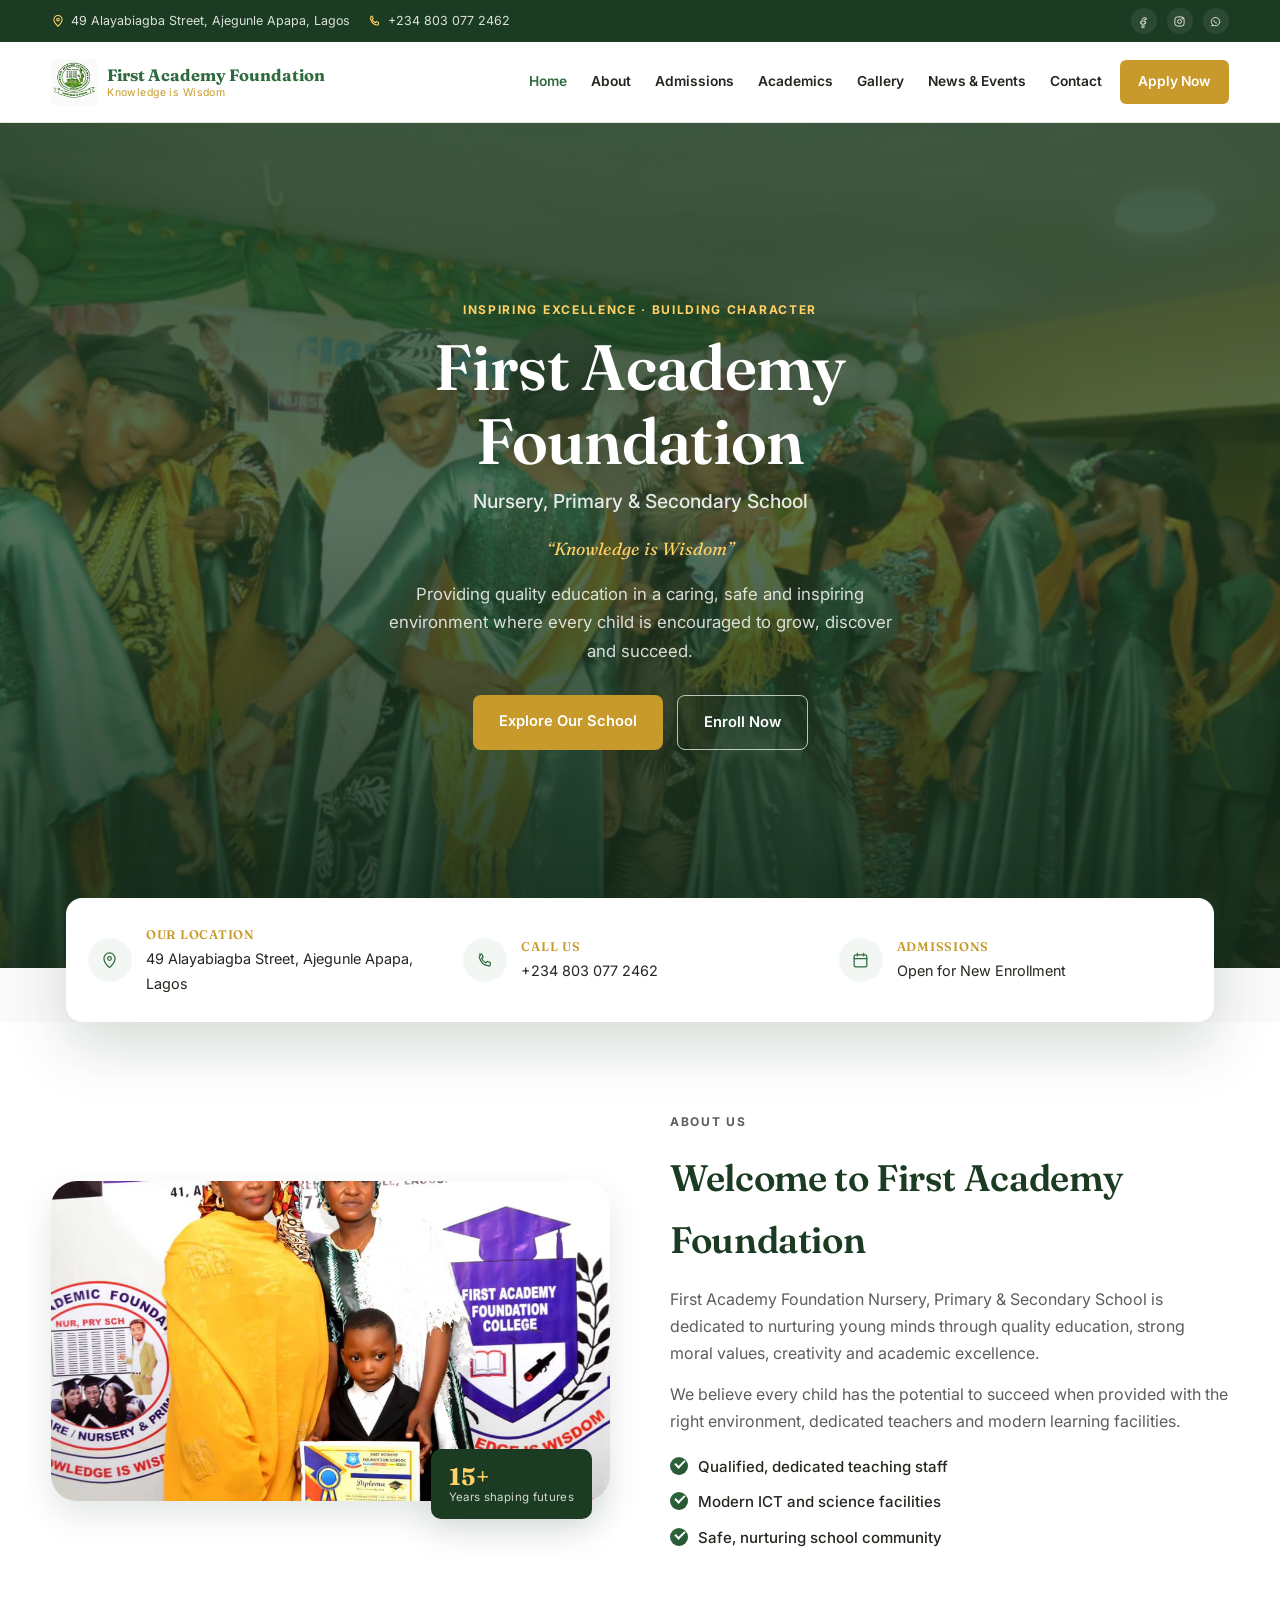
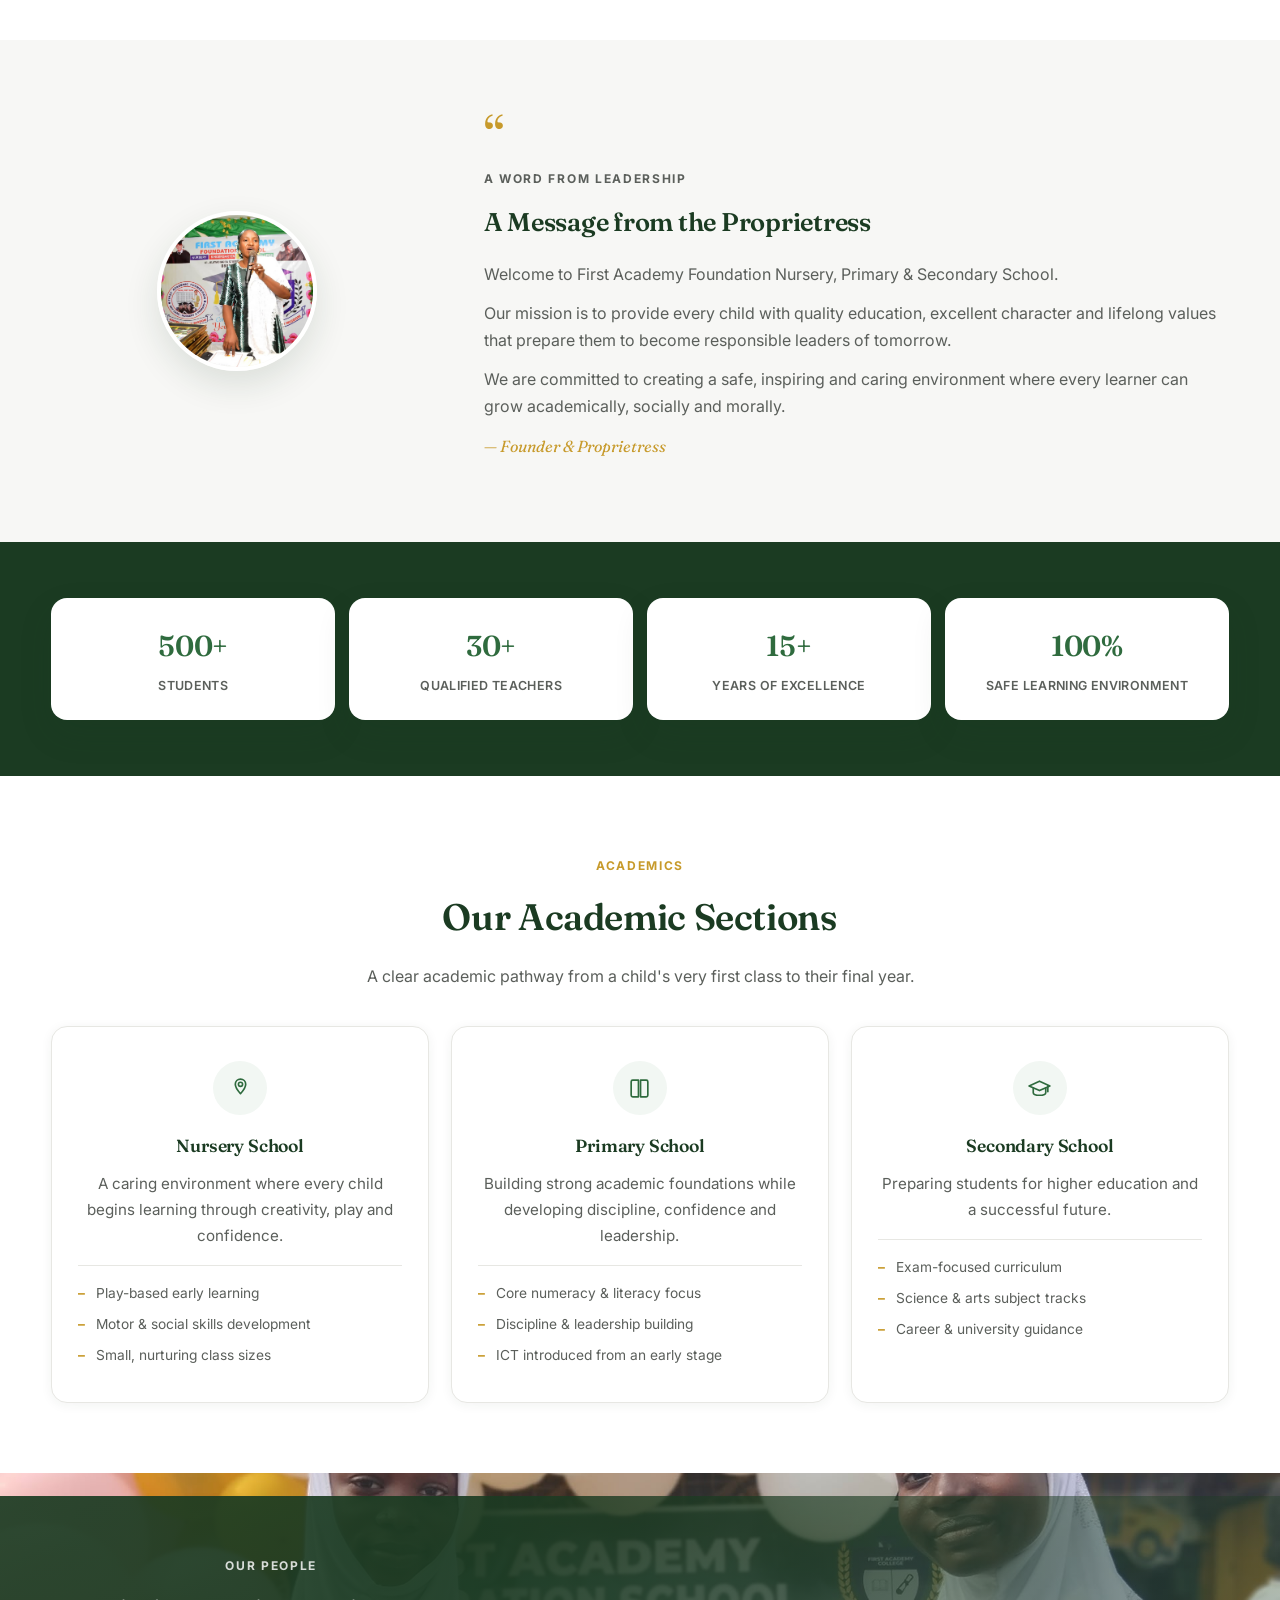
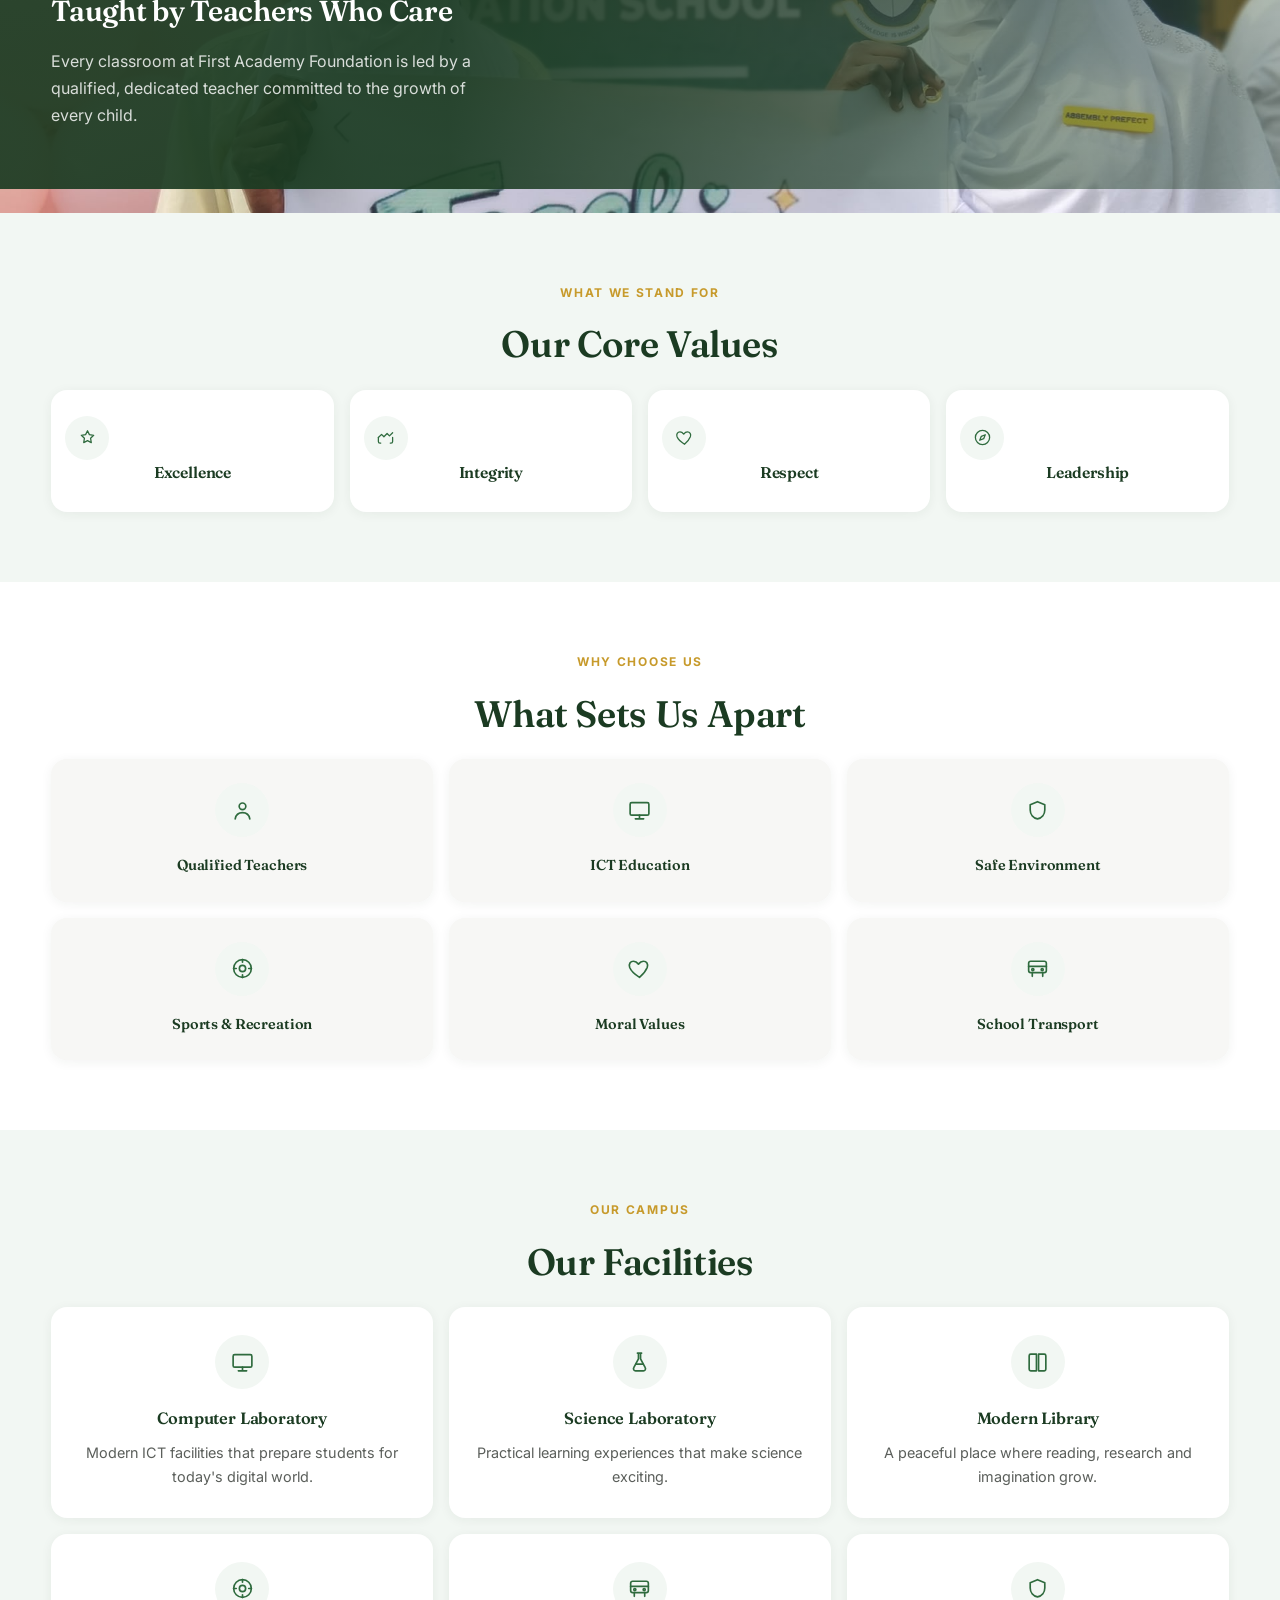
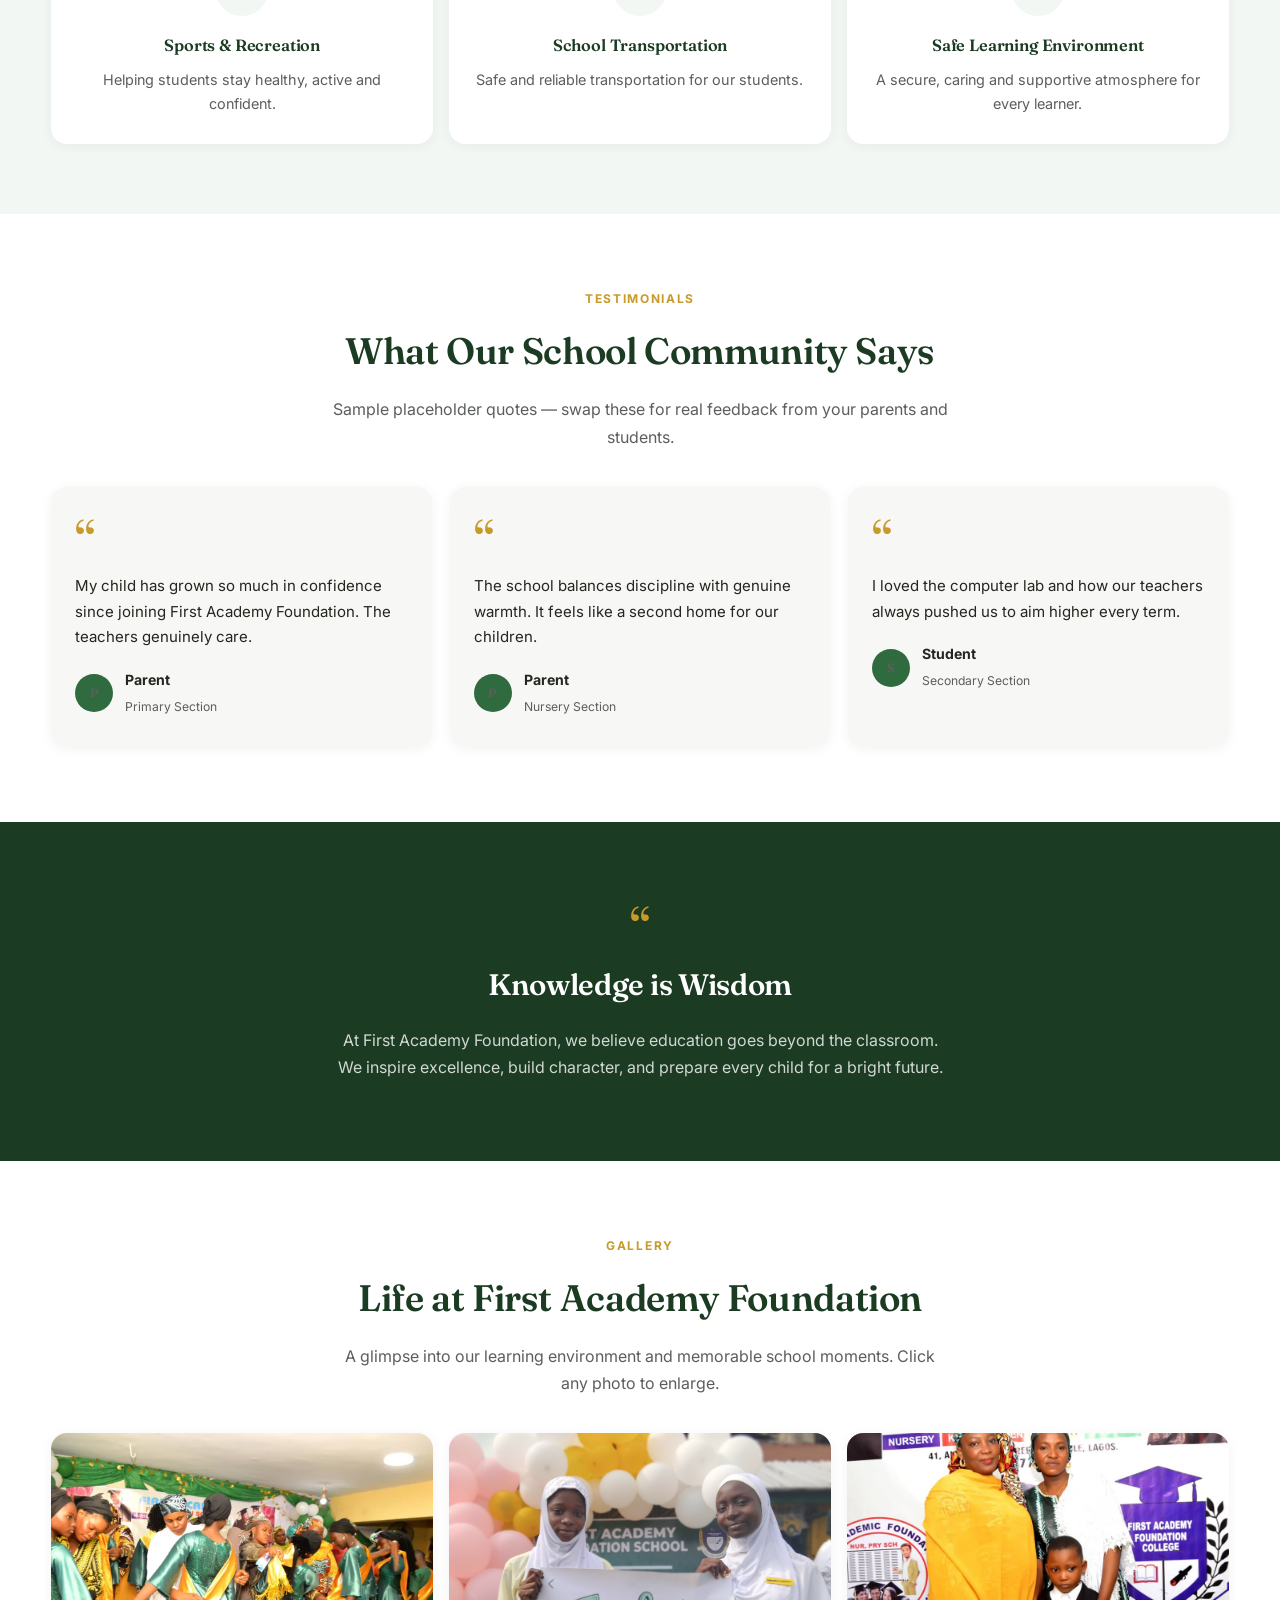
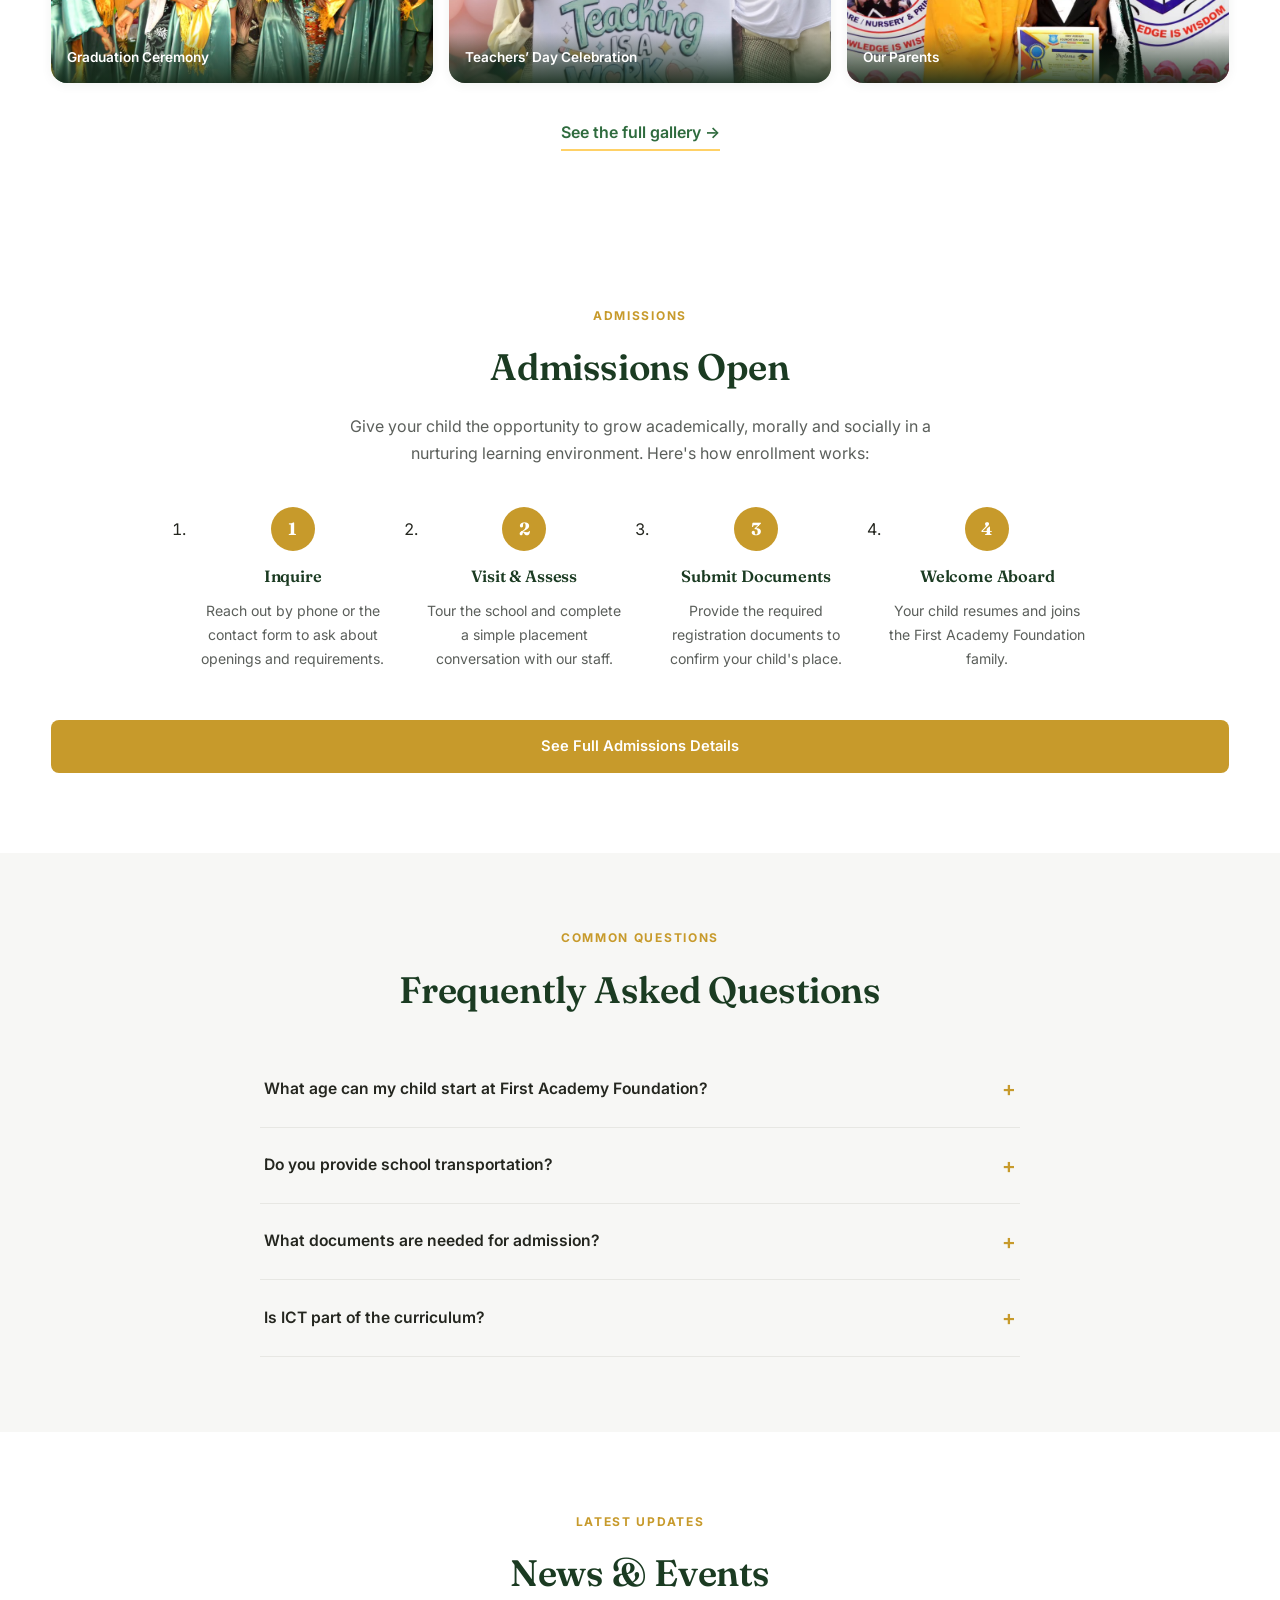
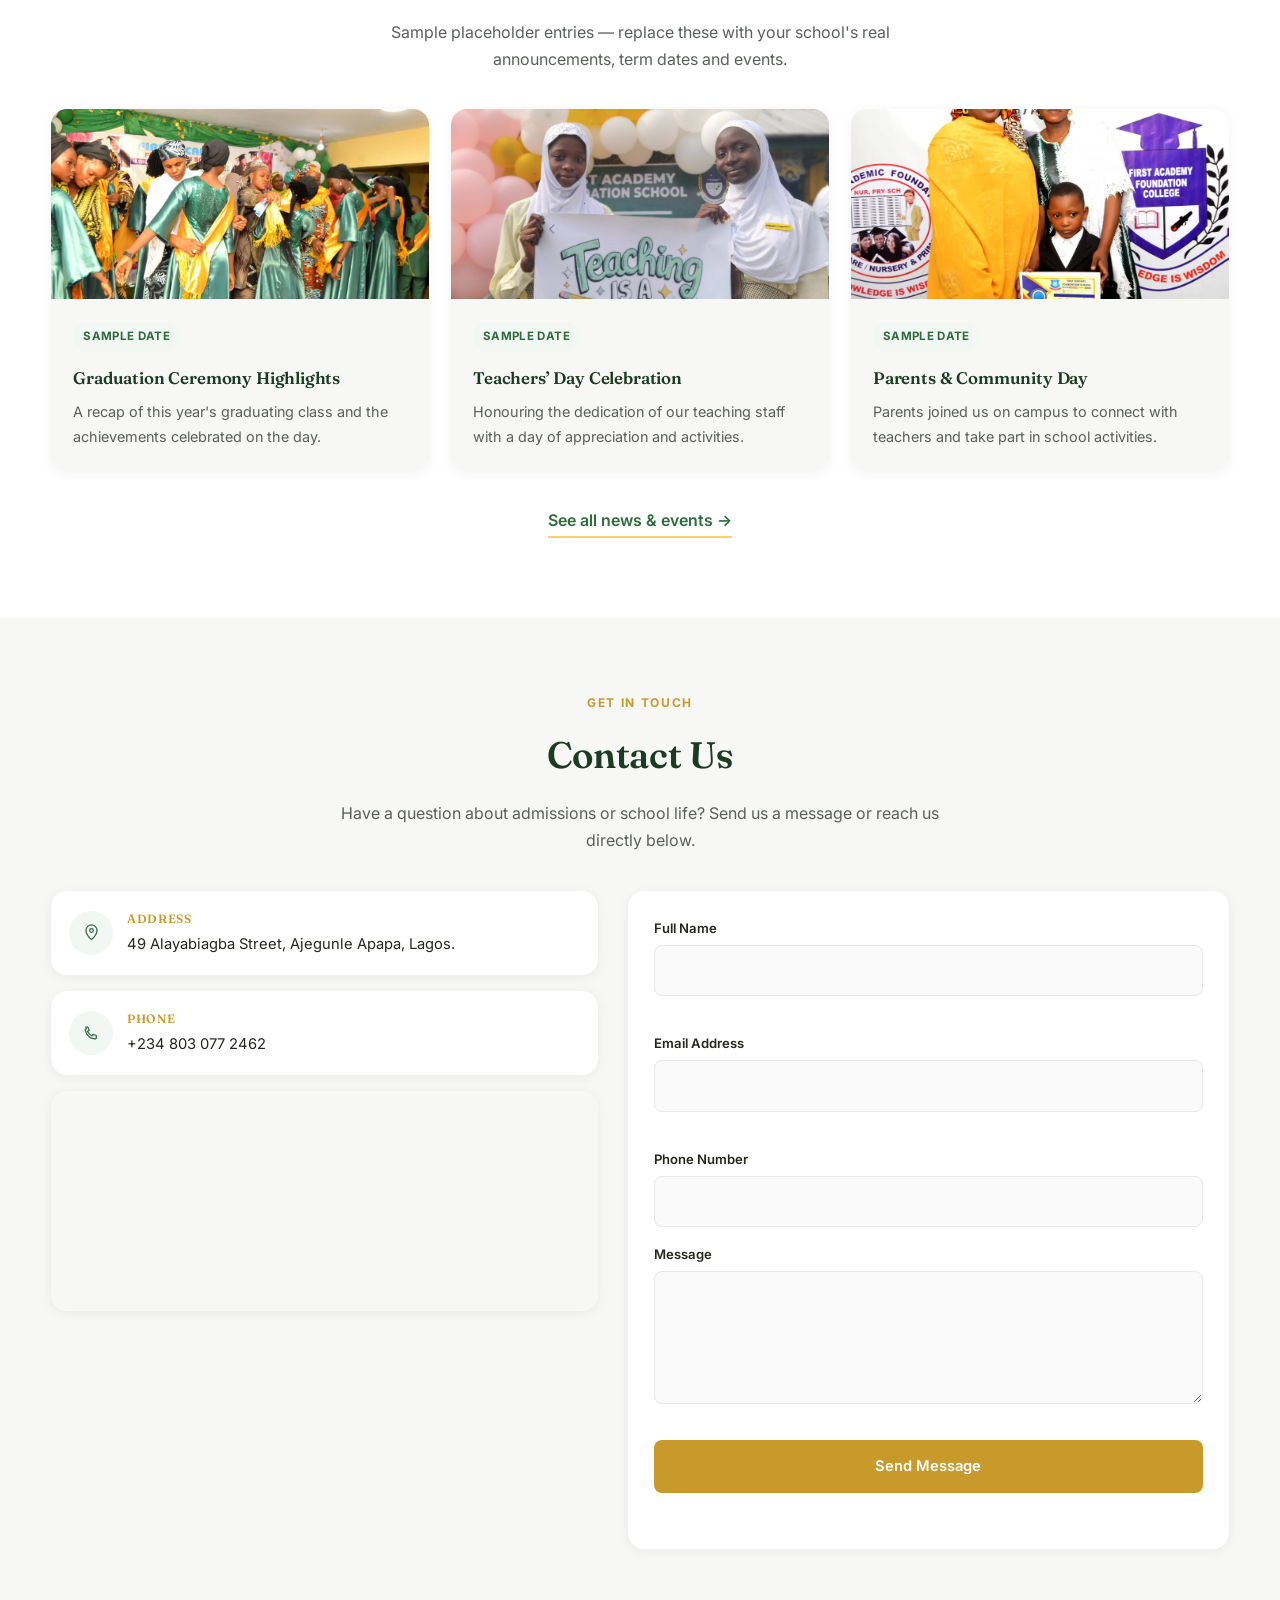
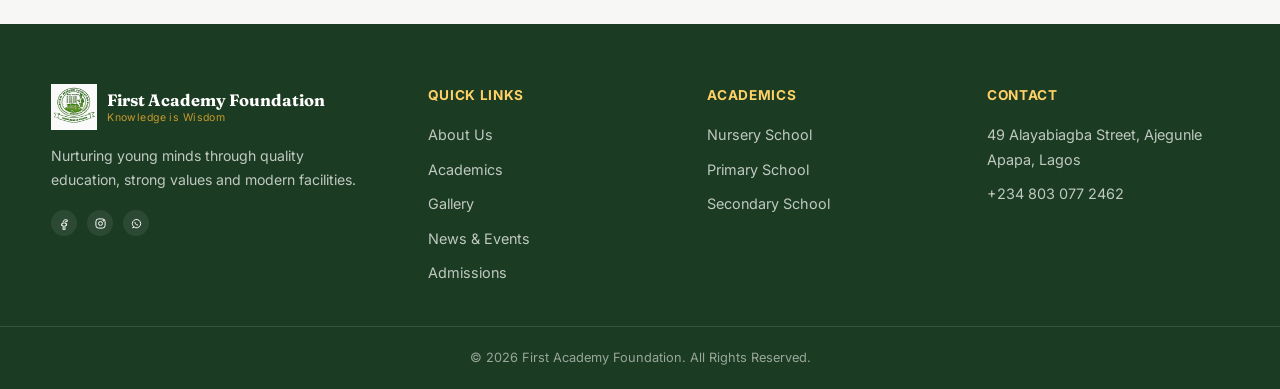
==== index.html @ f04258e4 "Revise index.html with new sections and links Updated social media links and added new sections for " ====
<!DOCTYPE html>
<html lang="en">

<head>
  <meta charset="UTF-8">
  <meta name="viewport" content="width=device-width, initial-scale=1.0">
  <title>First Academy Foundation | Nursery, Primary & Secondary School, Lagos</title>
  <meta name="description" content="First Academy Foundation Nursery, Primary & Secondary School in Ajegunle Apapa, Lagos — quality education, strong values and modern facilities for every child.">

  <link rel="icon" type="image/png" href="images/logo.png">
  <link rel="apple-touch-icon" href="images/logo.png">

  <meta property="og:title" content="First Academy Foundation | Nursery, Primary & Secondary School, Lagos">
  <meta property="og:description" content="First Academy Foundation Nursery, Primary & Secondary School in Ajegunle Apapa, Lagos — quality education, strong values and modern facilities for every child.">
  <meta property="og:image" content="images/logo.png">
  <meta property="og:type" content="website">

  <link rel="preconnect" href="https://fonts.googleapis.com">
  <link rel="preconnect" href="https://fonts.gstatic.com" crossorigin>
  <link href="https://fonts.googleapis.com/css2?family=Fraunces:opsz,wght@9..144,500;9..144,600;9..144,700&family=Inter:wght@400;500;600;700;800&display=swap" rel="stylesheet">

  <link rel="stylesheet" href="styles.css">
</head>

<body>

  <a class="skip-link" href="#main">Skip to content</a>

  <div class="topbar">
    <div class="container topbar-inner">
      <ul class="topbar-info">
        <li>
          <svg viewBox="0 0 24 24" fill="none" stroke="currentColor" stroke-width="1.8" stroke-linecap="round" stroke-linejoin="round"><path d="M12 21s-7-6.3-7-11.5A7 7 0 0 1 19 9.5C19 14.7 12 21 12 21z"/><circle cx="12" cy="9.5" r="2.3"/></svg>
          <span>49 Alayabiagba Street, Ajegunle Apapa, Lagos</span>
        </li>
        <li>
          <svg viewBox="0 0 24 24" fill="none" stroke="currentColor" stroke-width="1.8" stroke-linecap="round" stroke-linejoin="round"><path d="M4.5 4h3l1.5 4-2 1.5a12 12 0 0 0 5.5 5.5l1.5-2 4 1.5v3c0 1-.9 1.6-1.8 1.4C9.8 18.3 5.7 14.2 4.1 7.8 3.9 6.9 4.5 6 5.5 6"/></svg>
          <a href="tel:+2348030772462">+234 803 077 2462</a>
        </li>
      </ul>
      <ul class="topbar-social" aria-label="Social media">
        <li><a href="#" aria-label="Facebook"><svg viewBox="0 0 24 24" fill="none" stroke="currentColor" stroke-width="1.8"><path d="M15 8.5h2V5.3c-.4-.1-1.6-.2-2.9-.2-2.9 0-4.6 1.7-4.6 4.8v2.4H6.8V16h2.7v8h3.3v-8h2.8l.4-3.7h-3.2V10c0-1 .3-1.5 1.2-1.5z"/></svg></a></li>
        <li><a href="#" aria-label="Instagram"><svg viewBox="0 0 24 24" fill="none" stroke="currentColor" stroke-width="1.8"><rect x="3.5" y="3.5" width="17" height="17" rx="5"/><circle cx="12" cy="12" r="3.6"/><circle cx="17.2" cy="6.8" r="1"/></svg></a></li>
        <li><a href="https://wa.me/2348030772462" aria-label="WhatsApp" target="_blank" rel="noopener"><svg viewBox="0 0 24 24" fill="none" stroke="currentColor" stroke-width="1.8"><path d="M6.5 17.5 5 20l2.6-1.4A7.7 7.7 0 1 0 4.3 12a7.6 7.6 0 0 0 1.1 4z"/><path d="M9.2 10c0 2.8 2 4.8 4.8 4.8" stroke-linecap="round"/></svg></a></li>
      </ul>
    </div>
  </div>

  <header id="site-header">
    <nav class="container">
      <a href="index.html" class="logo">
        <img src="images/logo.png" alt="First Academy Foundation logo">
        <span class="logo-text">
          <strong>First Academy Foundation</strong>
          <em>Knowledge is Wisdom</em>
        </span>
      </a>

      <button class="menu-toggle" id="menu-toggle" aria-label="Open menu" aria-expanded="false" aria-controls="nav-links">
        <span></span><span></span><span></span>
      </button>

      <div class="nav-overlay" id="nav-overlay"></div>

      <ul class="nav-links" id="nav-links">
        <li class="close-mobile-nav">
          <button id="close-menu" aria-label="Close menu">&times;</button>
        </li>
        <li><a href="index.html" class="nav-link is-active"><span class="nav-icon">🏠</span>Home</a></li>
        <li><a href="about.html" class="nav-link"><span class="nav-icon">📖</span>About</a></li>
        <li><a href="admissions.html" class="nav-link"><span class="nav-icon">🎓</span>Admissions</a></li>
        <li class="has-dropdown">
          <a href="academics.html" class="nav-link"><span class="nav-icon">📚</span>Academics</a>
          <ul class="dropdown">
            <li><a href="academics.html#nursery">Nursery School</a></li>
            <li><a href="academics.html#primary">Primary School</a></li>
            <li><a href="academics.html#secondary">Secondary School</a></li>
          </ul>
        </li>
        <li><a href="gallery.html" class="nav-link"><span class="nav-icon">🖼️</span>Gallery</a></li>
        <li><a href="news.html" class="nav-link"><span class="nav-icon">📰</span>News & Events</a></li>
        <li><a href="contact.html" class="nav-link"><span class="nav-icon">📞</span>Contact</a></li>
        <li><a href="contact.html" class="nav-cta">Apply Now</a></li>
      </ul>
    </nav>
  </header>

  <main id="main">

    <section class="hero" id="home">
      <div class="hero-content">
        <p class="eyebrow eyebrow-light">Inspiring Excellence &middot; Building Character</p>
        <h1>First Academy Foundation</h1>
        <p class="hero-sub">Nursery, Primary &amp; Secondary School</p>
        <p class="motto">&ldquo;Knowledge is Wisdom&rdquo;</p>
        <p class="hero-text">
          Providing quality education in a caring, safe and inspiring
          environment where every child is encouraged to grow, discover
          and succeed.
        </p>
        <div class="hero-buttons">
          <a href="about.html" class="btn">Explore Our School</a>
          <a href="admissions.html" class="btn-outline">Enroll Now</a>
        </div>
      </div>
      <a href="#about-teaser" class="scroll-cue" aria-label="Scroll to content">
        <svg viewBox="0 0 24 24" fill="none" stroke="currentColor" stroke-width="1.8" stroke-linecap="round" stroke-linejoin="round"><path d="M12 4v15M6 13l6 6 6-6"/></svg>
      </a>
    </section>

    <div class="info-strip">
      <div class="container info-strip-grid">
        <div class="info-strip-item">
          <span class="icon-badge icon-badge-sm" aria-hidden="true"><svg viewBox="0 0 24 24" fill="none" stroke="currentColor" stroke-width="1.6" stroke-linecap="round" stroke-linejoin="round"><path d="M12 21s-7-6.3-7-11.5A7 7 0 0 1 19 9.5C19 14.7 12 21 12 21z"/><circle cx="12" cy="9.5" r="2.3"/></svg></span>
          <div><h3>Our Location</h3><p>49 Alayabiagba Street, Ajegunle Apapa, Lagos</p></div>
        </div>
        <div class="info-strip-item">
          <span class="icon-badge icon-badge-sm" aria-hidden="true"><svg viewBox="0 0 24 24" fill="none" stroke="currentColor" stroke-width="1.6" stroke-linecap="round" stroke-linejoin="round"><path d="M4.5 4h3l1.5 4-2 1.5a12 12 0 0 0 5.5 5.5l1.5-2 4 1.5v3c0 1-.9 1.6-1.8 1.4C9.8 18.3 5.7 14.2 4.1 7.8 3.9 6.9 4.5 6 5.5 6"/></svg></span>
          <div><h3>Call Us</h3><p><a href="tel:+2348030772462">+234 803 077 2462</a></p></div>
        </div>
        <div class="info-strip-item">
          <span class="icon-badge icon-badge-sm" aria-hidden="true"><svg viewBox="0 0 24 24" fill="none" stroke="currentColor" stroke-width="1.6" stroke-linecap="round" stroke-linejoin="round"><rect x="4" y="5" width="16" height="15" rx="2"/><path d="M4 9.5h16M8 3v3M16 3v3"/></svg></span>
          <div><h3>Admissions</h3><p>Open for New Enrollment</p></div>
        </div>
      </div>
    </div>

    <section class="about" id="about">
      <div class="container about-grid">
        <div class="about-image">
          <img src="images/parents.jpg" alt="Parents and community at First Academy Foundation">
          <div class="about-image-tag"><strong>15+</strong><span>Years shaping futures</span></div>
        </div>
        <div class="about-copy">
          <p class="eyebrow">About Us</p>
          <h2>Welcome to First Academy Foundation</h2>
          <p>First Academy Foundation Nursery, Primary &amp; Secondary School is dedicated to nurturing young minds through quality education, strong moral values, creativity and academic excellence.</p>
          <p>We believe every child has the potential to succeed when provided with the right environment, dedicated teachers and modern learning facilities.</p>
          <ul class="about-checklist">
            <li>Qualified, dedicated teaching staff</li>
            <li>Modern ICT and science facilities</li>
            <li>Safe, nurturing school community</li>
          </ul>
        </div>
      </div>
    </section>

    <section class="proprietress">
      <div class="container message-container">
        <div class="message-image">
          <img src="images/proprietress.jpg" alt="Proprietress of First Academy Foundation">
        </div>
        <div class="message-text">
          <span class="quote-mark" aria-hidden="true">&ldquo;</span>
          <p class="eyebrow">A Word From Leadership</p>
          <h2>A Message from the Proprietress</h2>
          <p>Welcome to First Academy Foundation Nursery, Primary &amp; Secondary School.</p>
          <p>Our mission is to provide every child with quality education, excellent character and lifelong values that prepare them to become responsible leaders of tomorrow.</p>
          <p>We are committed to creating a safe, inspiring and caring environment where every learner can grow academically, socially and morally.</p>
          <p class="signature">— Founder &amp; Proprietress</p>
        </div>
      </div>
    </section>

    <section class="statistics">
      <div class="container stats-container">
        <div class="stat-card"><h2><span class="counter" data-target="500">0</span>+</h2><p>Students</p></div>
        <div class="stat-card"><h2><span class="counter" data-target="30">0</span>+</h2><p>Qualified Teachers</p></div>
        <div class="stat-card"><h2><span class="counter" data-target="15">0</span>+</h2><p>Years of Excellence</p></div>
        <div class="stat-card"><h2><span class="counter" data-target="100">0</span>%</h2><p>Safe Learning Environment</p></div>
      </div>
    </section>

    <section class="academics" id="academics">
      <div class="container">
        <p class="eyebrow">Academics</p>
        <h2>Our Academic Sections</h2>
        <p class="section-text">A clear academic pathway from a child's very first class to their final year.</p>
        <div class="academic-grid">
          <article class="card" id="nursery">
            <span class="icon-badge" aria-hidden="true"><svg viewBox="0 0 24 24" fill="none" stroke="currentColor" stroke-width="1.6" stroke-linecap="round" stroke-linejoin="round"><path d="M12 3c-2.8 0-5 2.2-5 5 0 3 2.2 6 5 9 2.8-3 5-6 5-9 0-2.8-2.2-5-5-5z"/><circle cx="12" cy="8" r="2"/></svg></span>
            <h3>Nursery School</h3>
            <p>A caring environment where every child begins learning through creativity, play and confidence.</p>
            <ul class="card-list">
              <li>Play-based early learning</li>
              <li>Motor &amp; social skills development</li>
              <li>Small, nurturing class sizes</li>
            </ul>
          </article>
          <article class="card" id="primary">
            <span class="icon-badge" aria-hidden="true"><svg viewBox="0 0 24 24" fill="none" stroke="currentColor" stroke-width="1.6" stroke-linecap="round" stroke-linejoin="round"><path d="M4 5.5C4 4.7 4.7 4 5.5 4H11v16H5.5A1.5 1.5 0 0 1 4 18.5v-13z"/><path d="M20 5.5c0-.8-.7-1.5-1.5-1.5H13v16h5.5a1.5 1.5 0 0 0 1.5-1.5v-13z"/></svg></span>
            <h3>Primary School</h3>
            <p>Building strong academic foundations while developing discipline, confidence and leadership.</p>
            <ul class="card-list">
              <li>Core numeracy &amp; literacy focus</li>
              <li>Discipline &amp; leadership building</li>
              <li>ICT introduced from an early stage</li>
            </ul>
          </article>
          <article class="card" id="secondary">
            <span class="icon-badge" aria-hidden="true"><svg viewBox="0 0 24 24" fill="none" stroke="currentColor" stroke-width="1.6" stroke-linecap="round" stroke-linejoin="round"><path d="M2 9.5 12 5l10 4.5-10 4.5L2 9.5z"/><path d="M6 11.7v4.3c0 1.4 2.7 2.5 6 2.5s6-1.1 6-2.5v-4.3"/><path d="M20 9.5V15"/></svg></span>
            <h3>Secondary School</h3>
            <p>Preparing students for higher education and a successful future.</p>
            <ul class="card-list">
              <li>Exam-focused curriculum</li>
              <li>Science &amp; arts subject tracks</li>
              <li>Career &amp; university guidance</li>
            </ul>
          </article>
        </div>
      </div>
    </section>

    <section class="teacher-banner">
      <img src="images/teachers-day.jpg" alt="Teachers of First Academy Foundation celebrating Teachers' Day">
      <div class="teacher-banner-overlay">
        <div class="container">
          <p class="eyebrow eyebrow-light">Our People</p>
          <h2>Taught by Teachers Who Care</h2>
          <p>Every classroom at First Academy Foundation is led by a qualified, dedicated teacher committed to the growth of every child.</p>
        </div>
      </div>
    </section>

    <section class="values">
      <div class="container">
        <p class="eyebrow">What We Stand For</p>
        <h2>Our Core Values</h2>
        <div class="values-grid">
          <div class="value-card"><span class="icon-badge icon-badge-sm" aria-hidden="true"><svg viewBox="0 0 24 24" fill="none" stroke="currentColor" stroke-width="1.6" stroke-linecap="round" stroke-linejoin="round"><path d="M12 3.5l2.4 4.9 5.4.8-3.9 3.8.9 5.4L12 15.9l-4.8 2.5.9-5.4-3.9-3.8 5.4-.8L12 3.5z"/></svg></span><h3>Excellence</h3></div>
          <div class="value-card"><span class="icon-badge icon-badge-sm" aria-hidden="true"><svg viewBox="0 0 24 24" fill="none" stroke="currentColor" stroke-width="1.6" stroke-linecap="round" stroke-linejoin="round"><path d="M3 12l4-4 3 3 4-4 3 3 4-4"/><path d="M3 12v5a2 2 0 0 0 2 2h1M21 12v5a2 2 0 0 1-2 2h-1"/></svg></span><h3>Integrity</h3></div>
          <div class="value-card"><span class="icon-badge icon-badge-sm" aria-hidden="true"><svg viewBox="0 0 24 24" fill="none" stroke="currentColor" stroke-width="1.6" stroke-linecap="round" stroke-linejoin="round"><path d="M12 20.5s-7.5-4.6-9.4-9.4C1.4 7.7 3.2 5 6.3 5c1.9 0 3.3 1 4.7 2.8C12.4 6 13.8 5 15.7 5c3.1 0 4.9 2.7 3.7 6.1C17.5 15.9 12 20.5 12 20.5z"/></svg></span><h3>Respect</h3></div>
          <div class="value-card"><span class="icon-badge icon-badge-sm" aria-hidden="true"><svg viewBox="0 0 24 24" fill="none" stroke="currentColor" stroke-width="1.6" stroke-linecap="round" stroke-linejoin="round"><circle cx="12" cy="12" r="9"/><path d="M15.5 8.5l-2 5-5 2 2-5 5-2z"/></svg></span><h3>Leadership</h3></div>
        </div>
      </div>
    </section>

    <section class="why-us">
      <div class="container">
        <p class="eyebrow">Why Choose Us</p>
        <h2>What Sets Us Apart</h2>
        <div class="features-grid">
          <div class="feature-card"><span class="icon-badge" aria-hidden="true"><svg viewBox="0 0 24 24" fill="none" stroke="currentColor" stroke-width="1.6" stroke-linecap="round" stroke-linejoin="round"><circle cx="12" cy="8" r="3.2"/><path d="M5 20c.6-3.6 3.4-6 7-6s6.4 2.4 7 6"/></svg></span><h3>Qualified Teachers</h3></div>
          <div class="feature-card"><span class="icon-badge" aria-hidden="true"><svg viewBox="0 0 24 24" fill="none" stroke="currentColor" stroke-width="1.6" stroke-linecap="round" stroke-linejoin="round"><rect x="3" y="4.5" width="18" height="12" rx="1.5"/><path d="M8 20h8M12 16.5V20"/></svg></span><h3>ICT Education</h3></div>
          <div class="feature-card"><span class="icon-badge" aria-hidden="true"><svg viewBox="0 0 24 24" fill="none" stroke="currentColor" stroke-width="1.6" stroke-linecap="round" stroke-linejoin="round"><path d="M12 3.5l7 3v5c0 4.5-3 7.7-7 8.5-4-.8-7-4-7-8.5v-5l7-3z"/></svg></span><h3>Safe Environment</h3></div>
          <div class="feature-card"><span class="icon-badge" aria-hidden="true"><svg viewBox="0 0 24 24" fill="none" stroke="currentColor" stroke-width="1.6" stroke-linecap="round" stroke-linejoin="round"><circle cx="12" cy="12" r="8.5"/><circle cx="12" cy="12" r="3"/><path d="M12 3.5V6M12 18v2.5M3.5 12H6M18 12h2.5"/></svg></span><h3>Sports &amp; Recreation</h3></div>
          <div class="feature-card"><span class="icon-badge" aria-hidden="true"><svg viewBox="0 0 24 24" fill="none" stroke="currentColor" stroke-width="1.6" stroke-linecap="round" stroke-linejoin="round"><path d="M12 20.5s-7.5-4.6-9.4-9.4C1.4 7.7 3.2 5 6.3 5c1.9 0 3.3 1 4.7 2.8C12.4 6 13.8 5 15.7 5c3.1 0 4.9 2.7 3.7 6.1C17.5 15.9 12 20.5 12 20.5z"/></svg></span><h3>Moral Values</h3></div>
          <div class="feature-card"><span class="icon-badge" aria-hidden="true"><svg viewBox="0 0 24 24" fill="none" stroke="currentColor" stroke-width="1.6" stroke-linecap="round" stroke-linejoin="round"><rect x="3.5" y="5" width="17" height="11" rx="2"/><path d="M3.5 10h17M7 19.5V16M17 19.5V16"/><circle cx="7.5" cy="13" r="1"/><circle cx="16.5" cy="13" r="1"/></svg></span><h3>School Transport</h3></div>
        </div>
      </div>
    </section>

    <section class="facilities" id="facilities">
      <div class="container">
        <p class="eyebrow">Our Campus</p>
        <h2>Our Facilities</h2>
        <div class="facility-grid">
          <div class="facility-card"><span class="icon-badge" aria-hidden="true"><svg viewBox="0 0 24 24" fill="none" stroke="currentColor" stroke-width="1.6" stroke-linecap="round" stroke-linejoin="round"><rect x="3" y="4.5" width="18" height="12" rx="1.5"/><path d="M8 20h8M12 16.5V20"/></svg></span><h3>Computer Laboratory</h3><p>Modern ICT facilities that prepare students for today's digital world.</p></div>
          <div class="facility-card"><span class="icon-badge" aria-hidden="true"><svg viewBox="0 0 24 24" fill="none" stroke="currentColor" stroke-width="1.6" stroke-linecap="round" stroke-linejoin="round"><path d="M10 3h4M11 3v5.5L6.5 17a2 2 0 0 0 1.8 3h7.4a2 2 0 0 0 1.8-3L13 8.5V3"/><path d="M8.5 13.5h7"/></svg></span><h3>Science Laboratory</h3><p>Practical learning experiences that make science exciting.</p></div>
          <div class="facility-card"><span class="icon-badge" aria-hidden="true"><svg viewBox="0 0 24 24" fill="none" stroke="currentColor" stroke-width="1.6" stroke-linecap="round" stroke-linejoin="round"><path d="M4 5.5C4 4.7 4.7 4 5.5 4H11v16H5.5A1.5 1.5 0 0 1 4 18.5v-13z"/><path d="M20 5.5c0-.8-.7-1.5-1.5-1.5H13v16h5.5a1.5 1.5 0 0 0 1.5-1.5v-13z"/></svg></span><h3>Modern Library</h3><p>A peaceful place where reading, research and imagination grow.</p></div>
          <div class="facility-card"><span class="icon-badge" aria-hidden="true"><svg viewBox="0 0 24 24" fill="none" stroke="currentColor" stroke-width="1.6" stroke-linecap="round" stroke-linejoin="round"><circle cx="12" cy="12" r="8.5"/><circle cx="12" cy="12" r="3"/><path d="M12 3.5V6M12 18v2.5M3.5 12H6M18 12h2.5"/></svg></span><h3>Sports &amp; Recreation</h3><p>Helping students stay healthy, active and confident.</p></div>
          <div class="facility-card"><span class="icon-badge" aria-hidden="true"><svg viewBox="0 0 24 24" fill="none" stroke="currentColor" stroke-width="1.6" stroke-linecap="round" stroke-linejoin="round"><rect x="3.5" y="5" width="17" height="11" rx="2"/><path d="M3.5 10h17M7 19.5V16M17 19.5V16"/><circle cx="7.5" cy="13" r="1"/><circle cx="16.5" cy="13" r="1"/></svg></span><h3>School Transportation</h3><p>Safe and reliable transportation for our students.</p></div>
          <div class="facility-card"><span class="icon-badge" aria-hidden="true"><svg viewBox="0 0 24 24" fill="none" stroke="currentColor" stroke-width="1.6" stroke-linecap="round" stroke-linejoin="round"><path d="M12 3.5l7 3v5c0 4.5-3 7.7-7 8.5-4-.8-7-4-7-8.5v-5l7-3z"/></svg></span><h3>Safe Learning Environment</h3><p>A secure, caring and supportive atmosphere for every learner.</p></div>
        </div>
      </div>
    </section>

    <section class="testimonials">
      <div class="container">
        <p class="eyebrow">Testimonials</p>
        <h2>What Our School Community Says</h2>
        <p class="section-text">Sample placeholder quotes — swap these for real feedback from your parents and students.</p>
        <div class="testimonial-track">
          <div class="testimonial-card">
            <span class="quote-mark quote-mark-sm" aria-hidden="true">&ldquo;</span>
            <p>My child has grown so much in confidence since joining First Academy Foundation. The teachers genuinely care.</p>
            <div class="testimonial-author"><span class="avatar-initial">P</span><div><strong>Parent</strong><span>Primary Section</span></div></div>
          </div>
          <div class="testimonial-card">
            <span class="quote-mark quote-mark-sm" aria-hidden="true">&ldquo;</span>
            <p>The school balances discipline with genuine warmth. It feels like a second home for our children.</p>
            <div class="testimonial-author"><span class="avatar-initial">P</span><div><strong>Parent</strong><span>Nursery Section</span></div></div>
          </div>
          <div class="testimonial-card">
            <span class="quote-mark quote-mark-sm" aria-hidden="true">&ldquo;</span>
            <p>I loved the computer lab and how our teachers always pushed us to aim higher every term.</p>
            <div class="testimonial-author"><span class="avatar-initial">S</span><div><strong>Student</strong><span>Secondary Section</span></div></div>
          </div>
        </div>
      </div>
    </section>

    <section class="quote">
      <div class="container">
        <span class="quote-mark" aria-hidden="true">&ldquo;</span>
        <h2>Knowledge is Wisdom</h2>
        <p>At First Academy Foundation, we believe education goes beyond the classroom. We inspire excellence, build character, and prepare every child for a bright future.</p>
      </div>
    </section>

    <section class="gallery" id="gallery">
      <div class="container">
        <p class="eyebrow">Gallery</p>
        <h2>Life at First Academy Foundation</h2>
        <p class="section-text">A glimpse into our learning environment and memorable school moments. Click any photo to enlarge.</p>
        <div class="gallery-grid">
          <button class="gallery-item" data-full="images/graduation.jpg" data-caption="Graduation Ceremony">
            <img src="images/graduation.jpg" alt="Graduation Ceremony">
            <span class="gallery-caption">Graduation Ceremony</span>
          </button>
          <button class="gallery-item" data-full="images/teachers-day.jpg" data-caption="Teachers&#8217; Day Celebration">
            <img src="images/teachers-day.jpg" alt="Teachers' Day Celebration">
            <span class="gallery-caption">Teachers&rsquo; Day Celebration</span>
          </button>
          <button class="gallery-item" data-full="images/parents.jpg" data-caption="Our Parents">
            <img src="images/parents.jpg" alt="Our Parents">
            <span class="gallery-caption">Our Parents</span>
          </button>
        </div>
        <p style="text-align:center;margin-top:30px;"><a href="gallery.html" class="text-link">See the full gallery &rarr;</a></p>
      </div>
    </section>

    <div class="lightbox" id="lightbox" hidden>
      <button class="lightbox-close" id="lightbox-close" aria-label="Close image viewer">&times;</button>
      <figure>
        <img src="" alt="" id="lightbox-img">
        <figcaption id="lightbox-caption"></figcaption>
      </figure>
    </div>

    <section class="admissions" id="admissions">
      <div class="container">
        <p class="eyebrow">Admissions</p>
        <h2>Admissions Open</h2>
        <p class="admissions-intro">Give your child the opportunity to grow academically, morally and socially in a nurturing learning environment. Here's how enrollment works:</p>
        <ol class="steps">
          <li><span class="step-num">1</span><h3>Inquire</h3><p>Reach out by phone or the contact form to ask about openings and requirements.</p></li>
          <li><span class="step-num">2</span><h3>Visit &amp; Assess</h3><p>Tour the school and complete a simple placement conversation with our staff.</p></li>
          <li><span class="step-num">3</span><h3>Submit Documents</h3><p>Provide the required registration documents to confirm your child's place.</p></li>
          <li><span class="step-num">4</span><h3>Welcome Aboard</h3><p>Your child resumes and joins the First Academy Foundation family.</p></li>
        </ol>
        <div class="admissions-cta">
          <a href="admissions.html" class="btn">See Full Admissions Details</a>
        </div>
      </div>
    </section>

    <section class="faq">
      <div class="container">
        <p class="eyebrow">Common Questions</p>
        <h2>Frequently Asked Questions</h2>
        <div class="accordion" id="accordion">
          <div class="accordion-item">
            <button class="accordion-trigger" aria-expanded="false"><span>What age can my child start at First Academy Foundation?</span><span class="accordion-icon" aria-hidden="true">+</span></button>
            <div class="accordion-panel"><p>We welcome pupils from nursery age right through to secondary school. Contact us with your child's age and we'll guide you on the right class.</p></div>
          </div>
          <div class="accordion-item">
            <button class="accordion-trigger" aria-expanded="false"><span>Do you provide school transportation?</span><span class="accordion-icon" aria-hidden="true">+</span></button>
            <div class="accordion-panel"><p>Yes, safe and reliable school transportation is available for our students.</p></div>
          </div>
          <div class="accordion-item">
            <button class="accordion-trigger" aria-expanded="false"><span>What documents are needed for admission?</span><span class="accordion-icon" aria-hidden="true">+</span></button>
            <div class="accordion-panel"><p>Requirements vary by class level. Get in touch with our office and we'll send you the full checklist for your child's year group.</p></div>
          </div>
          <div class="accordion-item">
            <button class="accordion-trigger" aria-expanded="false"><span>Is ICT part of the curriculum?</span><span class="accordion-icon" aria-hidden="true">+</span></button>
            <div class="accordion-panel"><p>Yes. Our computer laboratory gives every section hands-on ICT education as part of preparing students for a digital world.</p></div>
          </div>
        </div>
      </div>
    </section>

    <section class="news">
      <div class="container">
        <p class="eyebrow">Latest Updates</p>
        <h2>News &amp; Events</h2>
        <p class="section-text">Sample placeholder entries — replace these with your school's real announcements, term dates and events.</p>
        <div class="news-grid">
          <article class="news-card">
            <img src="images/graduation.jpg" alt="Graduation ceremony">
            <div class="news-card-body">
              <span class="news-date">Sample Date</span>
              <h3>Graduation Ceremony Highlights</h3>
              <p>A recap of this year's graduating class and the achievements celebrated on the day.</p>
            </div>
          </article>
          <article class="news-card">
            <img src="images/teachers-day.jpg" alt="Teachers' Day celebration">
            <div class="news-card-body">
              <span class="news-date">Sample Date</span>
              <h3>Teachers&rsquo; Day Celebration</h3>
              <p>Honouring the dedication of our teaching staff with a day of appreciation and activities.</p>
            </div>
          </article>
          <article class="news-card">
            <img src="images/parents.jpg" alt="Parents event">
            <div class="news-card-body">
              <span class="news-date">Sample Date</span>
              <h3>Parents &amp; Community Day</h3>
              <p>Parents joined us on campus to connect with teachers and take part in school activities.</p>
            </div>
          </article>
        </div>
        <p style="text-align:center;margin-top:30px;"><a href="news.html" class="text-link">See all news &amp; events &rarr;</a></p>
      </div>
    </section>

    <section class="contact" id="contact">
      <div class="container">
        <p class="eyebrow">Get In Touch</p>
        <h2>Contact Us</h2>
        <p class="section-text">Have a question about admissions or school life? Send us a message or reach us directly below.</p>
        <div class="contact-layout">
          <div class="contact-details">
            <div class="contact-item">
              <span class="icon-badge icon-badge-sm" aria-hidden="true"><svg viewBox="0 0 24 24" fill="none" stroke="currentColor" stroke-width="1.6" stroke-linecap="round" stroke-linejoin="round"><path d="M12 21s-7-6.3-7-11.5A7 7 0 0 1 19 9.5C19 14.7 12 21 12 21z"/><circle cx="12" cy="9.5" r="2.3"/></svg></span>
              <div><h3>Address</h3><p>49 Alayabiagba Street, Ajegunle Apapa, Lagos.</p></div>
            </div>
            <div class="contact-item">
              <span class="icon-badge icon-badge-sm" aria-hidden="true"><svg viewBox="0 0 24 24" fill="none" stroke="currentColor" stroke-width="1.6" stroke-linecap="round" stroke-linejoin="round"><path d="M4.5 4h3l1.5 4-2 1.5a12 12 0 0 0 5.5 5.5l1.5-2 4 1.5v3c0 1-.9 1.6-1.8 1.4C9.8 18.3 5.7 14.2 4.1 7.8 3.9 6.9 4.5 6 5.5 6"/></svg></span>
              <div><h3>Phone</h3><p><a href="tel:+2348030772462">+234 803 077 2462</a></p></div>
            </div>
            <div class="map-embed">
              <iframe
                title="School location map"
                src="https://maps.google.com/maps?q=49%20Alayabiagba%20Street%2C%20Ajegunle%20Apapa%2C%20Lagos&t=&z=15&ie=UTF8&iwloc=&output=embed"
                loading="lazy"
                referrerpolicy="no-referrer-when-downgrade">
              </iframe>
            </div>
          </div>
          <form class="contact-form" id="contact-form" novalidate>
            <div class="form-row">
              <label for="name">Full Name</label>
              <input type="text" id="name" name="name" required>
              <span class="form-error" data-for="name"></span>
            </div>
            <div class="form-row">
              <label for="email">Email Address</label>
              <input type="email" id="email" name="email" required>
              <span class="form-error" data-for="email"></span>
            </div>
            <div class="form-row">
              <label for="phone">Phone Number</label>
              <input type="tel" id="phone" name="phone">
            </div>
            <div class="form-row">
              <label for="message">Message</label>
              <textarea id="message" name="message" rows="4" required></textarea>
              <span class="form-error" data-for="message"></span>
            </div>
            <button type="submit" class="btn">Send Message</button>
            <p class="form-status" id="form-status" role="status" aria-live="polite"></p>
          </form>
        </div>
      </div>
    </section>

  </main>

  <footer>
    <div class="container footer-grid">
      <div class="footer-brand">
        <a href="index.html" class="logo">
          <img src="images/logo.png" alt="First Academy Foundation logo">
          <span class="logo-text">
            <strong>First Academy Foundation</strong>
            <em>Knowledge is Wisdom</em>
          </span>
        </a>
        <p>Nurturing young minds through quality education, strong values and modern facilities.</p>
        <ul class="topbar-social footer-social" aria-label="Social media">
          <li><a href="#" aria-label="Facebook"><svg viewBox="0 0 24 24" fill="none" stroke="currentColor" stroke-width="1.8"><path d="M15 8.5h2V5.3c-.4-.1-1.6-.2-2.9-.2-2.9 0-4.6 1.7-4.6 4.8v2.4H6.8V16h2.7v8h3.3v-8h2.8l.4-3.7h-3.2V10c0-1 .3-1.5 1.2-1.5z"/></svg></a></li>
          <li><a href="#" aria-label="Instagram"><svg viewBox="0 0 24 24" fill="none" stroke="currentColor" stroke-width="1.8"><rect x="3.5" y="3.5" width="17" height="17" rx="5"/><circle cx="12" cy="12" r="3.6"/><circle cx="17.2" cy="6.8" r="1"/></svg></a></li>
          <li><a href="https://wa.me/2348030772462" aria-label="WhatsApp" target="_blank" rel="noopener"><svg viewBox="0 0 24 24" fill="none" stroke="currentColor" stroke-width="1.8"><path d="M6.5 17.5 5 20l2.6-1.4A7.7 7.7 0 1 0 4.3 12a7.6 7.6 0 0 0 1.1 4z"/><path d="M9.2 10c0 2.8 2 4.8 4.8 4.8" stroke-linecap="round"/></svg></a></li>
        </ul>
      </div>

      <div class="footer-links">
        <h3>Quick Links</h3>
        <ul>
          <li><a href="about.html">About Us</a></li>
          <li><a href="academics.html">Academics</a></li>
          <li><a href="gallery.html">Gallery</a></li>
          <li><a href="news.html">News &amp; Events</a></li>
          <li><a href="admissions.html">Admissions</a></li>
        </ul>
      </div>

      <div class="footer-links">
        <h3>Academics</h3>
        <ul>
          <li><a href="academics.html#nursery">Nursery School</a></li>
          <li><a href="academics.html#primary">Primary School</a></li>
          <li><a href="academics.html#secondary">Secondary School</a></li>
        </ul>
      </div>

      <div class="footer-links">
        <h3>Contact</h3>
        <ul>
          <li>49 Alayabiagba Street, Ajegunle Apapa, Lagos</li>
          <li><a href="tel:+2348030772462">+234 803 077 2462</a></li>
        </ul>
      </div>
    </div>

    <div class="footer-bottom">
      <p class="copyright">&copy; <span id="year"></span> First Academy Foundation. All Rights Reserved.</p>
    </div>
  </footer>

  <button id="back-to-top" aria-label="Back to top">
    <svg viewBox="0 0 24 24" fill="none" stroke="currentColor" stroke-width="2" stroke-linecap="round" stroke-linejoin="round"><path d="M12 19V6M6 12l6-6 6 6"/></svg>
  </button>

  <script src="script.js"></script>
</body>

</html>
---- styles.css ----
/* ==========================================
   FIRST ACADEMY FOUNDATION — STYLESHEET
========================================== */

:root{
    --green:        #2F6B3E;
    --green-dark:   #1B3B22;
    --green-mid:    #24512F;
    --green-tint:   #F2F7F3;
    --gold:         #C79A2B;
    --gold-light:   #FFD166;
    --cream:        #FAFAFA;
    --surface:      #F7F7F5;
    --ink:          #24261F;
    --ink-soft:     #5B5F5B;
    --line:         #E7E7E3;
    --white:        #FFFFFF;

    --font-display: 'Fraunces', Georgia, serif;
    --font-body:    'Inter', Arial, Helvetica, sans-serif;

    --radius-sm: 10px;
    --radius-md: 16px;
    --radius-lg: 26px;

    --shadow-sm: 0 2px 12px rgba(27,59,34,.06);
    --shadow-md: 0 14px 34px rgba(27,59,34,.12);
    --shadow-lg: 0 24px 60px rgba(27,59,34,.18);

    --ease: cubic-bezier(.4,0,.2,1);
    --header-h: 68px;
}

/* ========= RESET ========= */

*{ margin:0; padding:0; box-sizing:border-box; }
html{ scroll-behavior:smooth; }

html, body{
    max-width:100%;
    overflow-x:hidden; /* belt-and-suspenders against any off-canvas overflow */
}

body{
    font-family:var(--font-body);
    background:var(--cream);
    color:var(--ink);
    line-height:1.7;
    -webkit-font-smoothing:antialiased;
}

img{ max-width:100%; display:block; }
a{ text-decoration:none; color:inherit; }
button{ font:inherit; background:none; border:none; cursor:pointer; }
ul{ list-style:none; }

h1,h2,h3{
    font-family:var(--font-display);
    font-weight:600;
    letter-spacing:-.01em;
    color:var(--green-dark);
}

.container{ width:92%; max-width:1180px; margin:auto; }

.skip-link{
    position:absolute; left:-999px; top:0;
    background:var(--green); color:var(--white);
    padding:12px 18px; z-index:2000; border-radius:0 0 8px 0;
}
.skip-link:focus{ left:0; }
:focus-visible{ outline:3px solid var(--gold); outline-offset:3px; }

.eyebrow{
    text-transform:uppercase; letter-spacing:.14em; font-size:.75rem;
    font-weight:700; color:var(--gold); margin-bottom:10px; text-align:center;
}
.eyebrow-light{ color:var(--gold-light); }

.section-text{ text-align:center; color:var(--ink-soft); max-width:620px; margin:0 auto 36px; }

.text-link{
    display:inline-block; margin-top:6px; font-weight:600; color:var(--green);
    border-bottom:2px solid var(--gold-light); padding-bottom:2px;
}

/* ========= TOP BAR ========= */

.topbar{ background:var(--green-dark); color:rgba(255,255,255,.85); font-size:.78rem; }
.topbar-inner{ display:flex; justify-content:space-between; align-items:center; padding:8px 0; gap:12px; flex-wrap:wrap; }
.topbar-info{ display:flex; gap:18px; flex-wrap:wrap; }
.topbar-info li{ display:flex; align-items:center; gap:6px; }
.topbar-info svg{ width:14px; height:14px; flex-shrink:0; color:var(--gold-light); }
.topbar-info a:hover{ color:var(--gold-light); }
.topbar-social{ display:flex; gap:10px; }
.topbar-social a{ width:26px; height:26px; border-radius:50%; display:flex; align-items:center; justify-content:center; background:rgba(255,255,255,.08); transition:background .2s var(--ease); }
.topbar-social svg{ width:13px; height:13px; }
.topbar-social a:hover{ background:var(--gold); }

/* ========= HEADER / NAV ========= */
/* NOTE: no filter/backdrop-filter/transform/will-change on <header> —
   any of those create a new containing block for position:fixed
   descendants (like .nav-links), which breaks the full-screen slide-out
   panel by trapping it inside the header's own small box. */

header{
    position:sticky; top:0; left:0; width:100%;
    background:var(--white);
    box-shadow:0 1px 0 var(--line);
    z-index:1000;
}

nav{ height:var(--header-h); display:flex; justify-content:space-between; align-items:center; }

.logo{ display:flex; align-items:center; gap:10px; }
.logo img{ width:38px; height:38px; object-fit:contain; }
.logo-text{ display:flex; flex-direction:column; line-height:1.25; }
.logo-text strong{ color:var(--green); font-size:14.5px; font-family:var(--font-display); }
.logo-text em{ color:var(--gold); font-size:10.5px; font-style:normal; letter-spacing:.04em; }

.menu-toggle{ width:34px; height:26px; display:flex; flex-direction:column; justify-content:space-between; position:relative; z-index:1600; }
.menu-toggle span{ display:block; height:2px; width:100%; background:var(--green-dark); border-radius:2px; transition:transform .25s var(--ease), opacity .25s var(--ease); }
.menu-toggle[aria-expanded="true"] span:nth-child(1){ transform:translateY(11px) rotate(45deg); }
.menu-toggle[aria-expanded="true"] span:nth-child(2){ opacity:0; }
.menu-toggle[aria-expanded="true"] span:nth-child(3){ transform:translateY(-11px) rotate(-45deg); }

.nav-overlay{
    position:fixed; inset:0; background:rgba(27,59,34,.5);
    opacity:0; pointer-events:none; transition:opacity .3s var(--ease); z-index:1400;
}
.nav-overlay.is-visible{ opacity:1; pointer-events:auto; }

/* Off-canvas panel: always sits at right:0 in the layout; we slide it
   out of view with `transform`, not `right`, because translating with
   `right` on a fixed element can enlarge the page's scrollable area on
   mobile browsers (causing a horizontal-scroll gap and dragging other
   fixed elements, like the back-to-top button, off-screen with it). */
.nav-links{
    position:fixed; top:0; right:0; height:100%; width:min(320px,86%);
    background:var(--white); z-index:1500;
    display:flex; flex-direction:column; padding:20px 0;
    box-shadow:var(--shadow-lg);
    transform:translateX(100%);
    transition:transform .35s var(--ease);
    overflow-y:auto;
}
.nav-links.is-open{ transform:translateX(0); }

.close-mobile-nav{ display:flex; justify-content:flex-end; padding:0 18px 10px; }
#close-menu{ font-size:1.8rem; line-height:1; color:var(--green-dark); }

.nav-links li{ border-bottom:1px solid var(--line); }
.nav-links > li > a{ display:flex; align-items:center; gap:10px; padding:16px 22px; color:var(--ink); font-weight:600; font-size:.95rem; }
.nav-links a:hover{ color:var(--green); }
.nav-link.is-active{ color:var(--green); }
.nav-icon{ font-size:1rem; line-height:1; }
.nav-cta{
    margin:14px 22px 0; padding:12px 20px !important; background:var(--gold);
    color:var(--white) !important; border-radius:8px; text-align:center; display:block;
}
.nav-cta:hover{ background:var(--gold-light); color:var(--green-dark) !important; }

.has-dropdown .dropdown{ display:none; background:var(--green-tint); }
.has-dropdown.is-open .dropdown{ display:block; }
.dropdown li{ border-bottom:1px solid #E4EEE6; }
.dropdown a{ padding:12px 22px 12px 46px; font-weight:500; font-size:.88rem; color:var(--ink-soft); display:block; }
.dropdown a:hover{ color:var(--green); }

/* ========= PAGE HERO (sub-pages) ========= */

.page-hero{
    position:relative; padding:64px 20px 56px; text-align:center;
    background-size:cover; background-position:center;
}
.page-hero::before{ content:""; position:absolute; inset:0; background:linear-gradient(180deg, rgba(27,59,34,.86), rgba(19,41,24,.9)); }
.page-hero-content{ position:relative; }
.page-hero h1{ color:var(--white); font-size:2rem; margin-bottom:10px; }
.breadcrumb{ position:relative; color:rgba(255,255,255,.75); font-size:.85rem; }
.breadcrumb a{ color:var(--gold-light); }
.page-hero-lead{ position:relative; color:rgba(255,255,255,.85); max-width:520px; margin:14px auto 0; font-size:.95rem; }

/* ========= HOME HERO ========= */

.hero{
    min-height:88vh;
    display:flex; justify-content:center; align-items:center; text-align:center;
    padding:70px 20px 110px;
    position:relative;
    background:
        linear-gradient(180deg, rgba(27,59,34,.85), rgba(27,59,34,.72) 45%, rgba(19,41,24,.92)),
        url("images/graduation.jpg");
    background-size:cover; background-position:center;
}
.hero-content{ max-width:680px; animation:heroIn .8s var(--ease) both; }
.hero h1{ color:var(--white); font-size:2.15rem; line-height:1.15; margin-bottom:8px; }
.hero-sub{ color:rgba(255,255,255,.88); font-size:1.02rem; margin-bottom:16px; font-weight:500; }
.motto{ color:var(--gold-light); font-family:var(--font-display); font-style:italic; font-size:1.1rem; margin-bottom:16px; }
.hero-text{ color:rgba(255,255,255,.82); max-width:520px; margin:0 auto 30px; font-size:.96rem; }
.hero-buttons{ display:flex; flex-direction:column; gap:14px; }

.scroll-cue{ position:absolute; bottom:26px; left:50%; transform:translateX(-50%); color:rgba(255,255,255,.75); animation:bob 2.2s ease-in-out infinite; }
.scroll-cue svg{ width:22px; height:22px; }

@keyframes bob{ 0%,100%{ transform:translate(-50%,0); } 50%{ transform:translate(-50%,6px); } }
@keyframes heroIn{ from{ opacity:0; transform:translateY(14px); } to{ opacity:1; transform:translateY(0); } }

/* ========= BUTTONS ========= */

.btn, .btn-outline{
    display:block; padding:14px 26px; border-radius:8px; font-weight:600;
    font-size:.92rem; text-align:center;
    transition:background .25s var(--ease), color .25s var(--ease), border-color .25s var(--ease), transform .2s var(--ease);
}
.btn{ background:var(--gold); color:var(--white); }
.btn:hover{ background:var(--gold-light); color:var(--green-dark); transform:translateY(-2px); }
.btn-outline{ border:1.5px solid rgba(255,255,255,.7); color:var(--white); }
.btn-outline:hover{ background:var(--white); color:var(--green); border-color:var(--white); }
.btn-light{ display:inline-block; background:var(--white); color:var(--green-dark); }
.btn-light:hover{ background:var(--gold-light); color:var(--green-dark); }

/* ========= INFO STRIP ========= */

.info-strip{ margin-top:-70px; position:relative; z-index:5; padding:0 16px; }
.info-strip-grid{ background:var(--white); border-radius:var(--radius-md); box-shadow:var(--shadow-lg); padding:26px 22px; display:grid; grid-template-columns:1fr; gap:22px; }
.info-strip-item{ display:flex; align-items:center; gap:14px; }
.info-strip-item h3{ font-size:.78rem; text-transform:uppercase; letter-spacing:.06em; color:var(--gold); margin-bottom:2px; }
.info-strip-item p{ font-size:.9rem; color:var(--ink); }

/* ========= ICON BADGES ========= */

.icon-badge{ display:flex; align-items:center; justify-content:center; width:54px; height:54px; border-radius:50%; background:var(--green-tint); color:var(--green); margin:0 auto 16px; flex-shrink:0; }
.icon-badge svg{ width:25px; height:25px; }
.icon-badge-sm{ width:44px; height:44px; margin:0; }
.icon-badge-sm svg{ width:19px; height:19px; }

/* ========= SHARED SECTION HEADS ========= */

.about h2, .academics h2, .values h2, .why-us h2, .facilities h2,
.gallery h2, .contact h2, .testimonials h2, .faq h2, .news h2, .admissions h2{
    text-align:center; font-size:1.85rem; margin-bottom:14px;
}

/* ========= ABOUT ========= */

.about{ padding:90px 0 70px; background:var(--white); }
.about-grid{ display:grid; grid-template-columns:1fr; gap:40px; align-items:center; }
.about-image{ position:relative; }
.about-image img{ border-radius:var(--radius-lg); box-shadow:var(--shadow-md); width:100%; height:320px; object-fit:cover; }
.about-image-tag{ position:absolute; bottom:-18px; right:18px; background:var(--green-dark); color:var(--white); border-radius:var(--radius-sm); padding:14px 18px; box-shadow:var(--shadow-md); display:flex; flex-direction:column; line-height:1.2; }
.about-image-tag strong{ font-family:var(--font-display); font-size:1.5rem; color:var(--gold-light); }
.about-image-tag span{ font-size:.72rem; letter-spacing:.03em; color:rgba(255,255,255,.8); }
.about-copy .eyebrow, .about-copy h2{ text-align:left; }
.about-copy p{ color:var(--ink-soft); margin-bottom:14px; }
.about-checklist{ margin:18px 0 20px; display:flex; flex-direction:column; gap:10px; }
.about-checklist li{ position:relative; padding-left:28px; color:var(--ink); font-weight:500; font-size:.94rem; }
.about-checklist li::before{ content:""; position:absolute; left:0; top:3px; width:18px; height:18px; border-radius:50%; background:linear-gradient(135deg,var(--green),var(--green-mid)); }
.about-checklist li::after{ content:""; position:absolute; left:5px; top:6px; width:8px; height:4px; border-left:2px solid var(--white); border-bottom:2px solid var(--white); transform:rotate(-45deg); }

.mission-grid{ display:grid; grid-template-columns:1fr; gap:18px; margin-top:20px; }
.mission-card{ background:var(--surface); border-radius:var(--radius-md); padding:26px; box-shadow:var(--shadow-sm); }
.mission-card h3{ margin-bottom:8px; font-size:1.05rem; }
.mission-card p{ color:var(--ink-soft); font-size:.92rem; }

/* ========= PROPRIETRESS ========= */

.proprietress{ padding:70px 0; background:var(--surface); }
.message-container{ display:flex; flex-direction:column; gap:30px; }
.message-image{ display:flex; justify-content:center; }
.message-image img{ width:160px; height:160px; border-radius:50%; object-fit:cover; border:4px solid var(--white); box-shadow:var(--shadow-md); }
.message-text{ text-align:center; position:relative; }
.message-text .eyebrow{ text-align:center; }
.message-text h2{ font-size:1.6rem; margin-bottom:16px; }
.message-text p{ color:var(--ink-soft); margin-bottom:12px; }
.signature{ color:var(--gold) !important; font-family:var(--font-display); font-style:italic; margin-top:8px !important; }

/* ========= STATISTICS ========= */

.statistics{ padding:56px 0; background:var(--green-dark); }
.stats-container{ display:grid; grid-template-columns:1fr 1fr; gap:14px; }
.stat-card{ background:var(--white); border-radius:var(--radius-md); padding:24px 14px; text-align:center; box-shadow:var(--shadow-md); }
.stat-card h2{ color:var(--green); font-size:1.8rem; margin-bottom:4px; }
.stat-card p{ color:var(--ink-soft); font-weight:600; font-size:.78rem; text-transform:uppercase; letter-spacing:.03em; }

/* ========= ACADEMICS ========= */

.academics{ padding:80px 0 70px; background:var(--white); }
.academic-grid{ display:grid; grid-template-columns:1fr; gap:22px; }
.card{
    background:var(--white); border:1px solid var(--line); border-radius:var(--radius-md);
    padding:34px 26px; text-align:center; box-shadow:var(--shadow-sm);
    transition:box-shadow .3s var(--ease), transform .3s var(--ease);
    scroll-margin-top:calc(var(--header-h) + 20px);
}
.card:hover{ box-shadow:var(--shadow-md); transform:translateY(-4px); }
.card h3{ font-size:1.1rem; margin-bottom:10px; }
.card > p{ color:var(--ink-soft); font-size:.95rem; margin-bottom:16px; }
.card-list{ text-align:left; display:flex; flex-direction:column; gap:8px; border-top:1px solid var(--line); padding-top:16px; }
.card-list li{ font-size:.86rem; color:var(--ink-soft); padding-left:18px; position:relative; }
.card-list li::before{ content:"\2013"; position:absolute; left:0; color:var(--gold); font-weight:700; }

/* ========= TEACHER BANNER ========= */

.teacher-banner{ position:relative; min-height:340px; display:flex; align-items:center; overflow:hidden; }
.teacher-banner img{ position:absolute; inset:0; width:100%; height:100%; object-fit:cover; }
.teacher-banner-overlay{ position:relative; width:100%; padding:60px 0; background:linear-gradient(90deg, rgba(27,59,34,.92) 35%, rgba(27,59,34,.35)); }
.teacher-banner-overlay h2{ color:var(--white); font-size:1.8rem; margin-bottom:12px; max-width:480px; }
.teacher-banner-overlay p{ color:rgba(255,255,255,.82); max-width:440px; }

/* ========= VALUES ========= */

.values{ padding:70px 0; background:var(--green-tint); }
.values-grid{ display:grid; grid-template-columns:1fr 1fr; gap:16px; }
.value-card{ background:var(--white); padding:26px 14px; text-align:center; border-radius:var(--radius-md); box-shadow:var(--shadow-sm); transition:box-shadow .3s var(--ease), transform .3s var(--ease); }
.value-card:hover{ box-shadow:var(--shadow-md); transform:translateY(-4px); }
.value-card h3{ font-size:.98rem; }

/* ========= WHY US ========= */

.why-us{ padding:70px 0; background:var(--white); }
.features-grid{ display:grid; grid-template-columns:1fr 1fr; gap:16px; }
.feature-card{ background:var(--surface); border-radius:var(--radius-md); padding:24px 14px; text-align:center; box-shadow:var(--shadow-sm); transition:box-shadow .3s var(--ease), transform .3s var(--ease); }
.feature-card:hover{ box-shadow:var(--shadow-md); transform:translateY(-4px); }
.feature-card h3{ font-size:.9rem; }

/* ========= FACILITIES ========= */

.facilities{ padding:70px 0; background:var(--green-tint); }
.facility-grid{ display:grid; grid-template-columns:1fr; gap:16px; }
.facility-card{ background:var(--white); border-radius:var(--radius-md); padding:28px 22px; text-align:center; box-shadow:var(--shadow-sm); transition:box-shadow .3s var(--ease), transform .3s var(--ease); }
.facility-card:hover{ box-shadow:var(--shadow-md); transform:translateY(-4px); }
.facility-card h3{ margin-bottom:8px; font-size:1.02rem; }
.facility-card p{ color:var(--ink-soft); font-size:.9rem; }

/* ========= TESTIMONIALS ========= */

.testimonials{ padding:75px 0; background:var(--white); }
.testimonial-track{ display:grid; grid-template-columns:1fr; gap:18px; }
.testimonial-card{ background:var(--surface); border-radius:var(--radius-md); padding:28px 24px; box-shadow:var(--shadow-sm); position:relative; }
.quote-mark-sm{ font-size:2.2rem; color:var(--gold-light); display:block; line-height:1; margin-bottom:6px; }
.testimonial-card p{ color:var(--ink); font-size:.94rem; margin-bottom:18px; }
.testimonial-author{ display:flex; align-items:center; gap:12px; }
.avatar-initial{ width:38px; height:38px; border-radius:50%; background:var(--green); color:var(--white); display:flex; align-items:center; justify-content:center; font-family:var(--font-display); font-weight:700; flex-shrink:0; }
.testimonial-author strong{ display:block; font-size:.88rem; color:var(--ink); }
.testimonial-author span{ font-size:.76rem; color:var(--ink-soft); }

/* ========= QUOTE ========= */

.quote{ padding:80px 25px; background:var(--green-dark); text-align:center; }
.quote-mark{ display:block; font-family:var(--font-display); color:var(--gold); font-size:3.4rem; line-height:1; margin-bottom:4px; }
.quote h2{ color:var(--white); font-size:1.85rem; margin-bottom:16px; }
.quote p{ max-width:620px; margin:auto; color:rgba(255,255,255,.8); }

/* ========= GALLERY ========= */

.gallery{ padding:75px 0; background:var(--white); }
.gallery-grid{ display:grid; grid-template-columns:1fr; gap:16px; }
.gallery-item{ position:relative; border-radius:var(--radius-md); overflow:hidden; box-shadow:var(--shadow-sm); display:block; width:100%; }
.gallery-item img{ width:100%; height:250px; object-fit:cover; transition:transform .4s var(--ease); }
.gallery-item:hover img{ transform:scale(1.05); }
.gallery-caption{ position:absolute; left:0; right:0; bottom:0; padding:14px 16px; background:linear-gradient(0deg, rgba(19,41,24,.88), rgba(19,41,24,0)); color:var(--white); font-size:.85rem; font-weight:600; text-align:left; }

.lightbox{ position:fixed; inset:0; background:rgba(15,26,17,.92); z-index:2000; display:flex; align-items:center; justify-content:center; padding:30px; }
.lightbox[hidden]{ display:none; }
.lightbox figure{ max-width:900px; width:100%; }
.lightbox img{ width:100%; max-height:76vh; object-fit:contain; border-radius:8px; }
.lightbox figcaption{ color:var(--white); text-align:center; margin-top:14px; font-size:.9rem; }
.lightbox-close{ position:absolute; top:22px; right:26px; color:var(--white); font-size:2.2rem; line-height:1; }

/* ========= HOME CTA BANNER ========= */

.cta-banner{ padding:80px 20px; background:var(--green); color:var(--white); text-align:center; }
.cta-banner h2{ color:var(--white); margin-bottom:14px; font-size:1.8rem; }
.cta-banner p{ max-width:620px; margin:0 auto 28px; color:rgba(255,255,255,.9); }

/* ========= ADMISSIONS (page) ========= */

.admissions{ padding:80px 0; background:var(--white); }
.admissions-intro{ max-width:620px; margin:0 auto 40px; color:var(--ink-soft); text-align:center; }
.steps{ display:grid; grid-template-columns:1fr; gap:26px; max-width:900px; margin:0 auto 50px; }
.steps li{ text-align:center; }
.step-num{ display:flex; align-items:center; justify-content:center; width:44px; height:44px; border-radius:50%; background:var(--gold); color:var(--white); font-family:var(--font-display); font-weight:700; margin:0 auto 12px; font-size:1.1rem; }
.steps h3{ font-size:1.02rem; margin-bottom:8px; }
.steps p{ color:var(--ink-soft); font-size:.88rem; max-width:230px; margin:auto; }

.requirements{ background:var(--green-tint); border-radius:var(--radius-md); padding:32px 26px; max-width:640px; margin:0 auto 10px; }
.requirements h3{ margin-bottom:14px; text-align:center; }
.requirements ul{ display:flex; flex-direction:column; gap:10px; }
.requirements li{ position:relative; padding-left:26px; color:var(--ink); font-size:.92rem; }
.requirements li::before{ content:""; position:absolute; left:0; top:6px; width:8px; height:8px; border-radius:50%; background:var(--gold); }

.admissions-cta{ text-align:center; margin-top:40px; }

/* ========= FAQ ========= */

.faq{ padding:75px 0; background:var(--surface); }
.accordion{ max-width:760px; margin:30px auto 0; }
.accordion-item{ border-bottom:1px solid var(--line); }
.accordion-trigger{ width:100%; display:flex; justify-content:space-between; align-items:center; padding:20px 4px; text-align:left; font-weight:600; color:var(--ink); font-size:.98rem; }
.accordion-icon{ font-size:1.3rem; color:var(--gold); transition:transform .25s var(--ease); flex-shrink:0; margin-left:12px; }
.accordion-trigger[aria-expanded="true"] .accordion-icon{ transform:rotate(45deg); }
.accordion-panel{ max-height:0; overflow:hidden; transition:max-height .3s var(--ease); }
.accordion-panel p{ color:var(--ink-soft); font-size:.92rem; padding:0 4px 20px; }

/* ========= NEWS & EVENTS ========= */

.news{ padding:80px 0; background:var(--white); }
.news-grid{ display:grid; grid-template-columns:1fr; gap:22px; }
.news-card{ background:var(--surface); border-radius:var(--radius-md); overflow:hidden; box-shadow:var(--shadow-sm); transition:box-shadow .3s var(--ease), transform .3s var(--ease); display:flex; flex-direction:column; }
.news-card:hover{ box-shadow:var(--shadow-md); transform:translateY(-4px); }
.news-card img{ height:190px; width:100%; object-fit:cover; }
.news-card-body{ padding:22px; }
.news-date{ display:inline-block; background:var(--green-tint); color:var(--green); font-size:.72rem; font-weight:700; letter-spacing:.03em; text-transform:uppercase; padding:5px 10px; border-radius:20px; margin-bottom:12px; }
.news-card h3{ font-size:1.05rem; margin-bottom:8px; }
.news-card p{ color:var(--ink-soft); font-size:.9rem; }
.news-placeholder-note{ text-align:center; color:var(--ink-soft); font-size:.85rem; background:var(--surface); border:1px dashed var(--line); border-radius:var(--radius-sm); padding:16px; margin-top:10px; }

/* ========= CONTACT ========= */

.contact{ padding:75px 0; background:var(--surface); }
.contact-layout{ display:grid; grid-template-columns:1fr; gap:30px; margin-top:20px; }
.contact-details{ display:flex; flex-direction:column; gap:16px; }
.contact-item{ display:flex; align-items:center; gap:14px; background:var(--white); border-radius:var(--radius-md); padding:18px; box-shadow:var(--shadow-sm); }
.contact-item h3{ font-size:.75rem; text-transform:uppercase; letter-spacing:.05em; color:var(--gold); margin-bottom:3px; }
.contact-item p{ color:var(--ink); font-size:.92rem; }
.map-embed{ border-radius:var(--radius-md); overflow:hidden; box-shadow:var(--shadow-sm); height:220px; }
.map-embed iframe{ width:100%; height:100%; border:0; }

.contact-form{ background:var(--white); border-radius:var(--radius-md); padding:26px; box-shadow:var(--shadow-sm); }
.form-row{ margin-bottom:16px; display:flex; flex-direction:column; gap:6px; }
.form-row label{ font-size:.82rem; font-weight:600; color:var(--ink); }
.form-row input, .form-row textarea{ border:1.5px solid var(--line); border-radius:8px; padding:11px 13px; font:inherit; color:var(--ink); background:var(--cream); transition:border-color .2s var(--ease); resize:vertical; }
.form-row input:focus, .form-row textarea:focus{ border-color:var(--green); outline:none; }
.form-row.has-error input, .form-row.has-error textarea{ border-color:#C0392B; }
.form-error{ font-size:.76rem; color:#C0392B; min-height:14px; }
.contact-form .btn{ width:100%; border:none; }
.form-status{ margin-top:12px; font-size:.85rem; text-align:center; color:var(--green); font-weight:600; min-height:18px; }

/* ========= FOOTER ========= */

footer{ background:var(--green-dark); color:var(--white); }
.footer-grid{ display:grid; grid-template-columns:1fr; gap:38px; padding:60px 0 40px; }
.footer-brand p{ color:rgba(255,255,255,.72); font-size:.88rem; margin:14px 0 18px; max-width:320px; }
.footer-brand .logo-text strong{ color:var(--white); }
.footer-social a{ background:rgba(255,255,255,.08); }
.footer-links h3{ color:var(--gold-light); font-size:.85rem; text-transform:uppercase; letter-spacing:.05em; margin-bottom:16px; font-family:var(--font-body); font-weight:700; }
.footer-links ul{ display:flex; flex-direction:column; gap:10px; }
.footer-links a, .footer-links li{ color:rgba(255,255,255,.72); font-size:.9rem; }
.footer-links a:hover{ color:var(--gold-light); }
.footer-bottom{ border-top:1px solid rgba(255,255,255,.12); padding:20px 0; text-align:center; }
.copyright{ color:rgba(255,255,255,.55); font-size:.8rem; }

/* ========= BACK TO TOP ========= */

#back-to-top{
    position:fixed; right:22px; bottom:22px; width:46px; height:46px; border-radius:50%;
    background:var(--green); color:var(--white); display:flex; align-items:center; justify-content:center;
    box-shadow:var(--shadow-md); opacity:0; pointer-events:none; transform:translateY(10px);
    transition:opacity .25s var(--ease), transform .25s var(--ease), background .2s var(--ease);
    z-index:900;
}
#back-to-top.is-visible{ opacity:1; pointer-events:auto; transform:translateY(0); }
#back-to-top:hover{ background:var(--gold); }
#back-to-top svg{ width:20px; height:20px; }

/* ========= MOTION / A11Y ========= */

@media (prefers-reduced-motion: reduce){
    html{ scroll-behavior:auto; }
    .hero-content, .scroll-cue{ animation:none; }
    *{ transition-duration:.01ms !important; animation-duration:.01ms !important; }
}

section{ overflow:hidden; }

/* ==========================================
   TABLET
========================================== */

@media(min-width:768px){

    .nav-links{
        position:static; height:auto; width:auto; background:none; box-shadow:none;
        flex-direction:row; align-items:center; padding:0; overflow:visible; transform:none;
    }
    .close-mobile-nav{ display:none; }
    .nav-links li{ border:none; position:relative; }
    .nav-links > li > a{ padding:10px 12px; border-radius:6px; font-size:.86rem; }
    .nav-links a:hover{ background:var(--green-tint); }
    .nav-cta{ margin:0 0 0 6px; padding:10px 18px !important; }
    .menu-toggle, .nav-overlay{ display:none; }
    .nav-icon{ display:none; } /* icons are a mobile-menu affordance; desktop nav stays clean/professional */

    .has-dropdown .dropdown{
        display:block; position:absolute; top:calc(100% + 10px); left:0; min-width:200px;
        background:var(--white); border-radius:10px; box-shadow:var(--shadow-md);
        opacity:0; visibility:hidden; transform:translateY(6px);
        transition:opacity .2s var(--ease), transform .2s var(--ease), visibility .2s;
        padding:6px 0;
    }
    .has-dropdown:hover .dropdown, .has-dropdown:focus-within .dropdown{ opacity:1; visibility:visible; transform:translateY(0); }
    .dropdown a{ padding:10px 18px; }
    .dropdown a:hover{ background:var(--green-tint); }

    .hero h1{ font-size:3.1rem; }
    .hero-sub{ font-size:1.2rem; }
    .hero-buttons{ flex-direction:row; justify-content:center; }
    .btn, .btn-outline{ width:auto; }

    .page-hero h1{ font-size:2.6rem; }

    .info-strip-grid{ grid-template-columns:repeat(3,1fr); }

    .about-grid{ grid-template-columns:1fr 1fr; gap:60px; }
    .mission-grid{ grid-template-columns:repeat(3,1fr); }

    .message-container{ flex-direction:row; align-items:center; gap:60px; }
    .message-image{ flex:1; }
    .message-text{ flex:2; text-align:left; }
    .message-text .eyebrow{ text-align:left; }

    .stats-container{ grid-template-columns:repeat(4,1fr); }
    .academic-grid{ grid-template-columns:repeat(3,1fr); }
    .values-grid{ grid-template-columns:repeat(4,1fr); }
    .features-grid{ grid-template-columns:repeat(3,1fr); }
    .facility-grid{ grid-template-columns:repeat(3,1fr); }
    .testimonial-track{ grid-template-columns:repeat(3,1fr); }
    .gallery-grid{ grid-template-columns:repeat(3,1fr); }
    .steps{ grid-template-columns:repeat(4,1fr); }
    .news-grid{ grid-template-columns:repeat(3,1fr); }
    .contact-layout{ grid-template-columns:1fr 1.1fr; }

    .footer-grid{ grid-template-columns:1.4fr 1fr 1fr 1fr; }
}

/* ==========================================
   DESKTOP
========================================== */

@media(min-width:1024px){

    :root{ --header-h:80px; }

    .logo img{ width:46px; height:46px; }
    .logo-text strong{ font-size:16.5px; }

    .hero{ min-height:94vh; }
    .hero h1{ font-size:4rem; }
    .hero-text{ font-size:1.05rem; }

    .about h2, .academics h2, .values h2, .why-us h2, .facilities h2,
    .gallery h2, .contact h2, .testimonials h2, .faq h2, .news h2, .admissions h2{ font-size:2.3rem; }
}
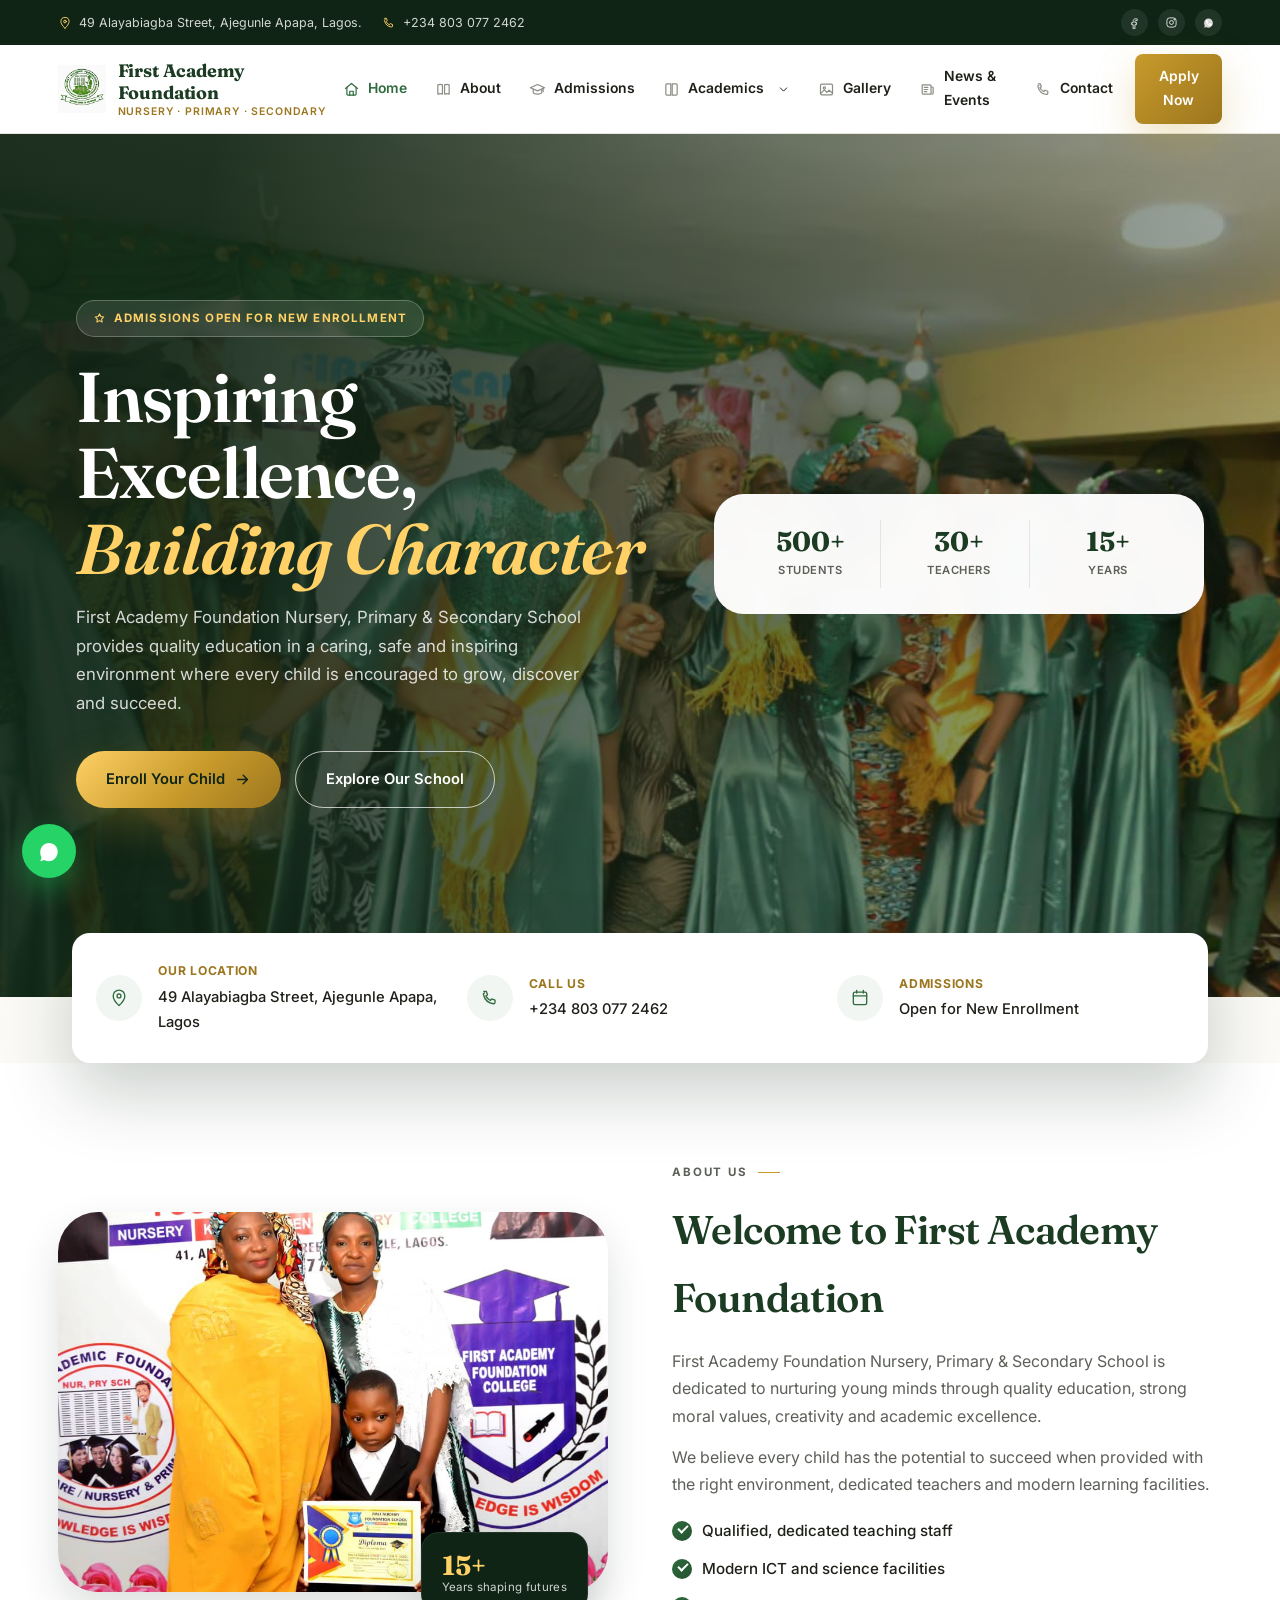
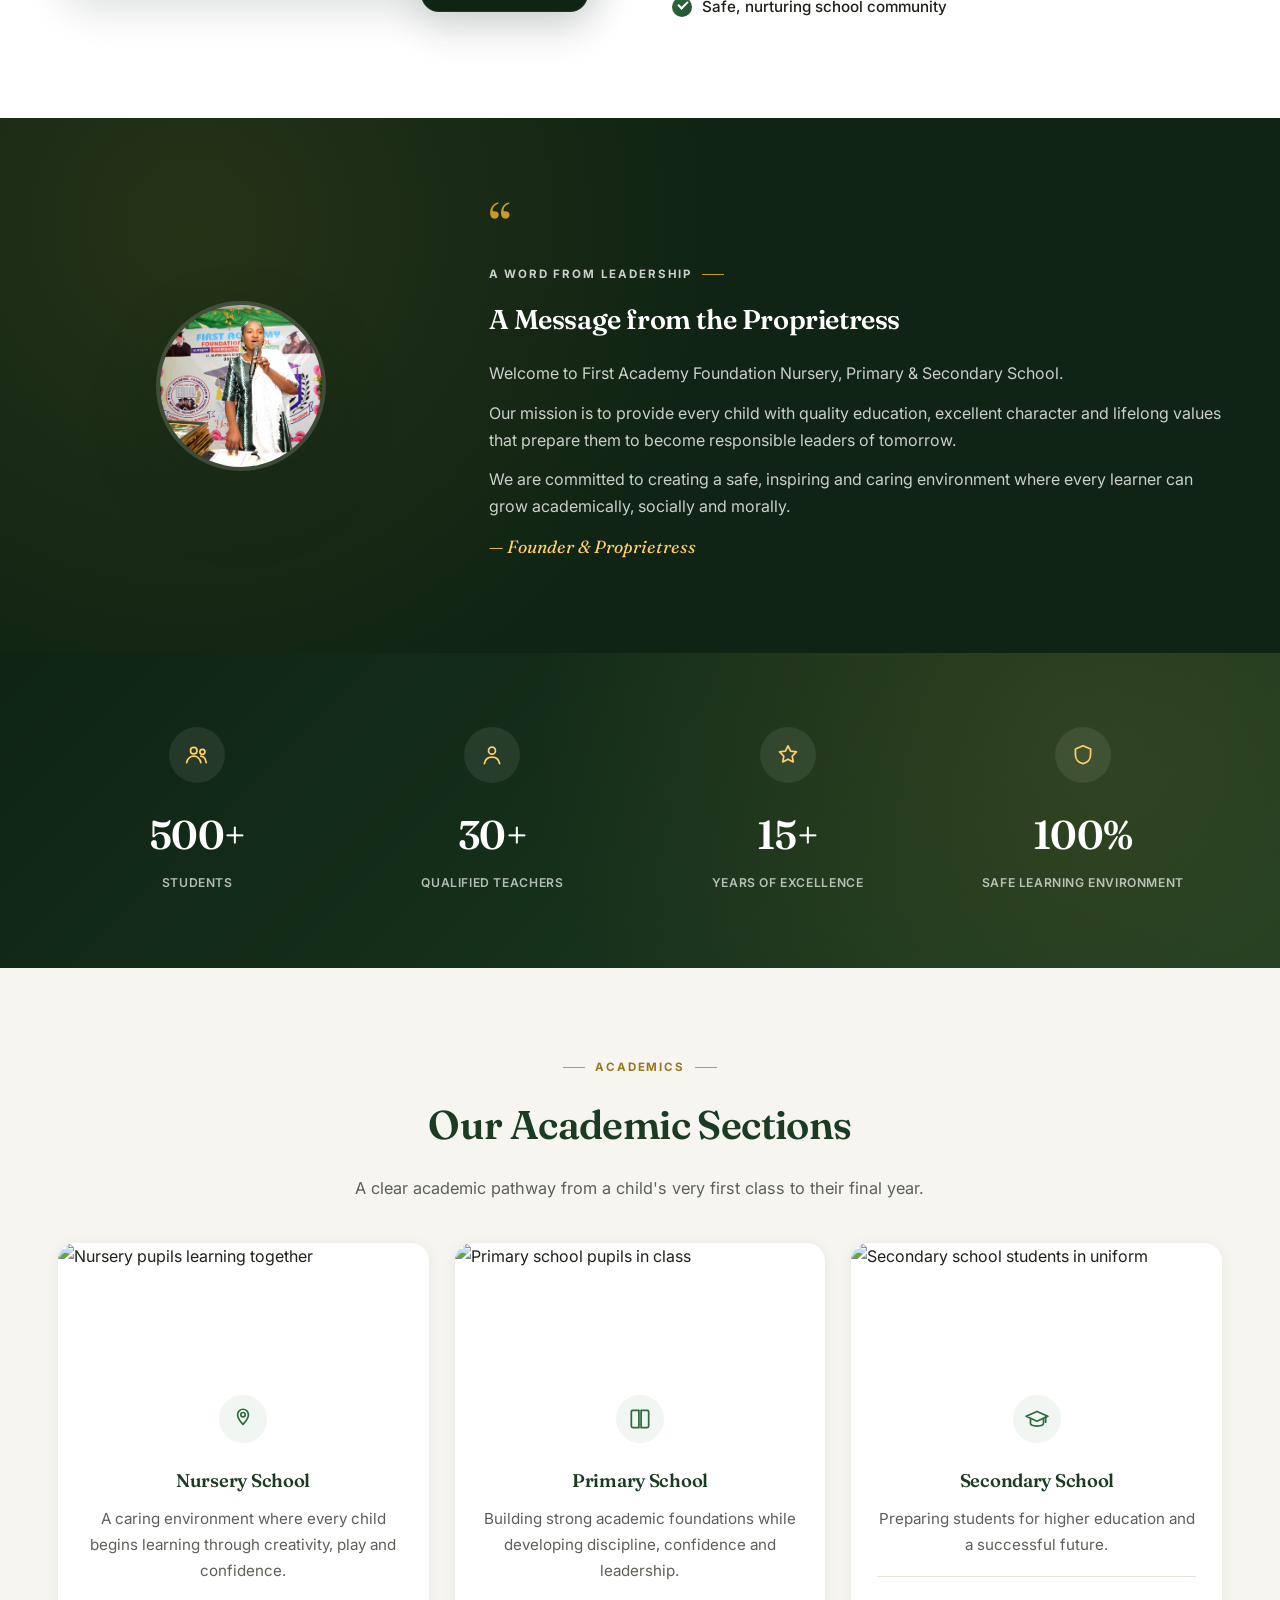
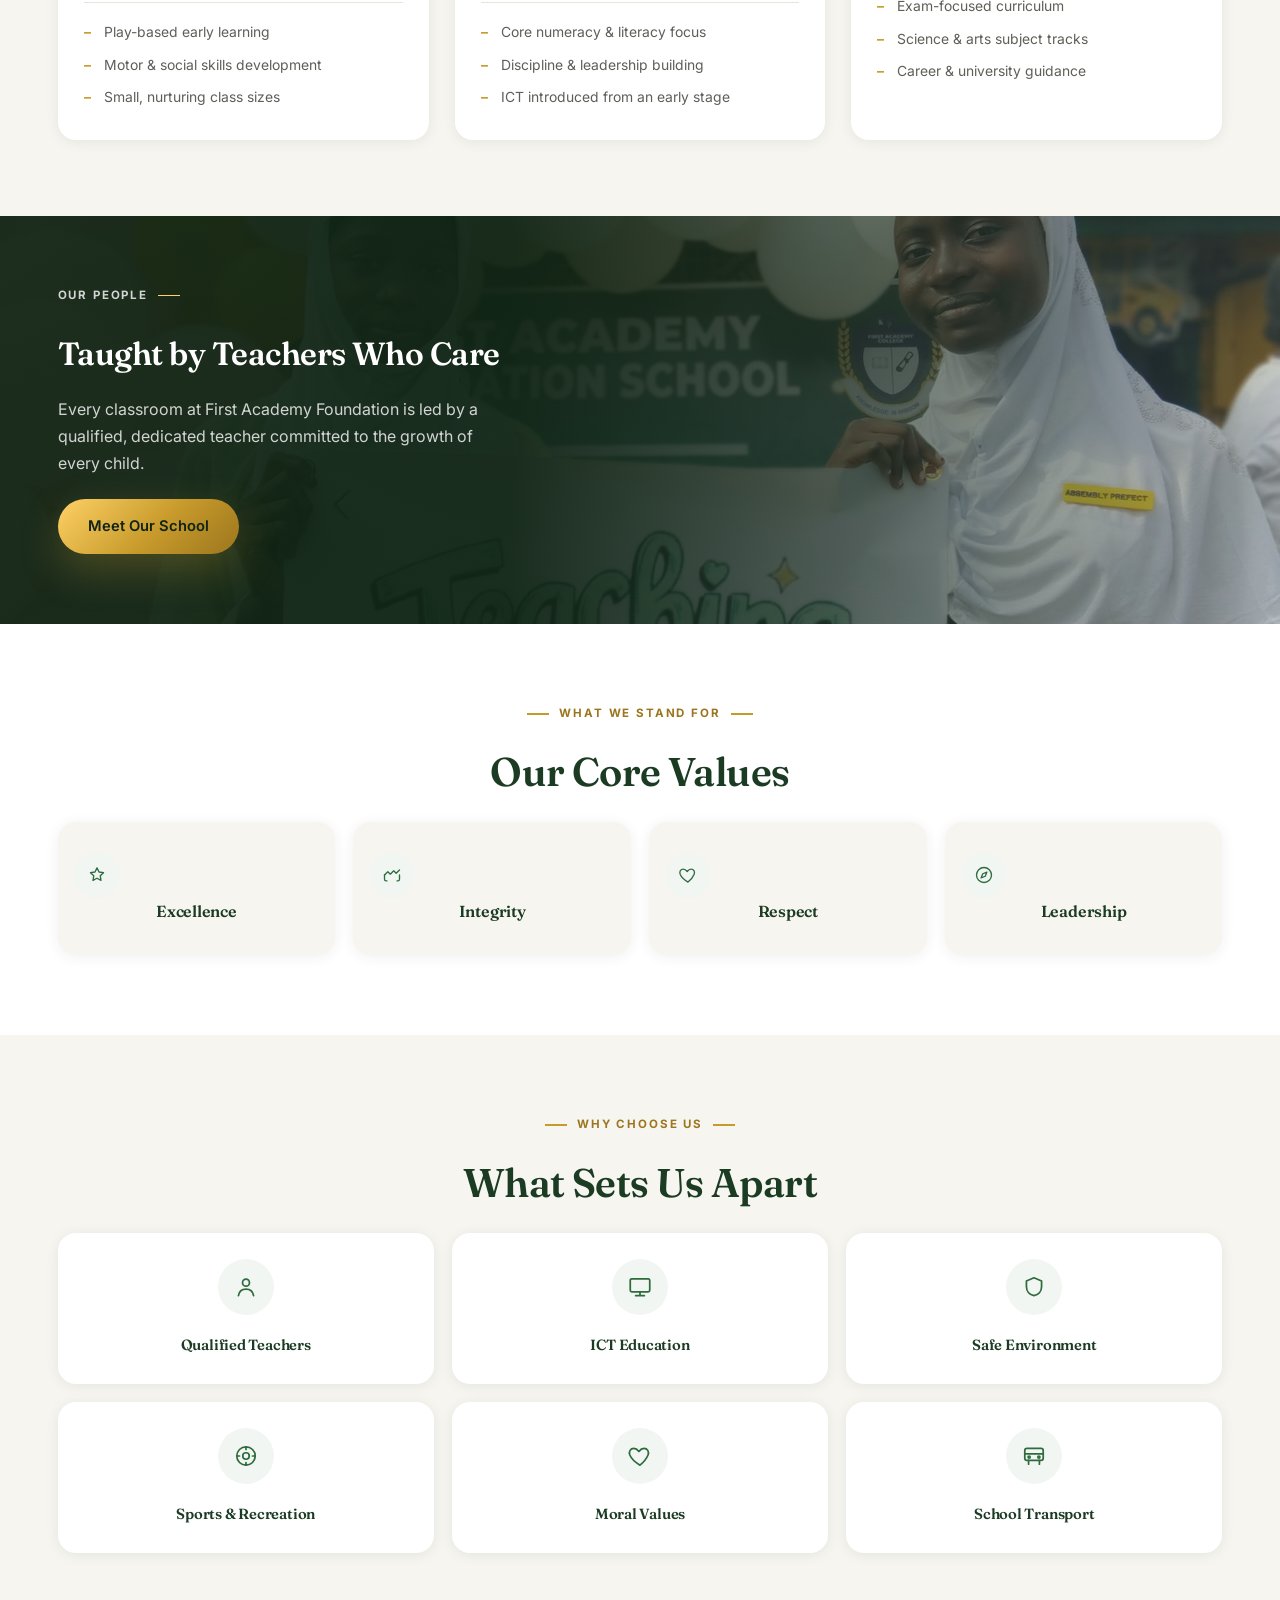
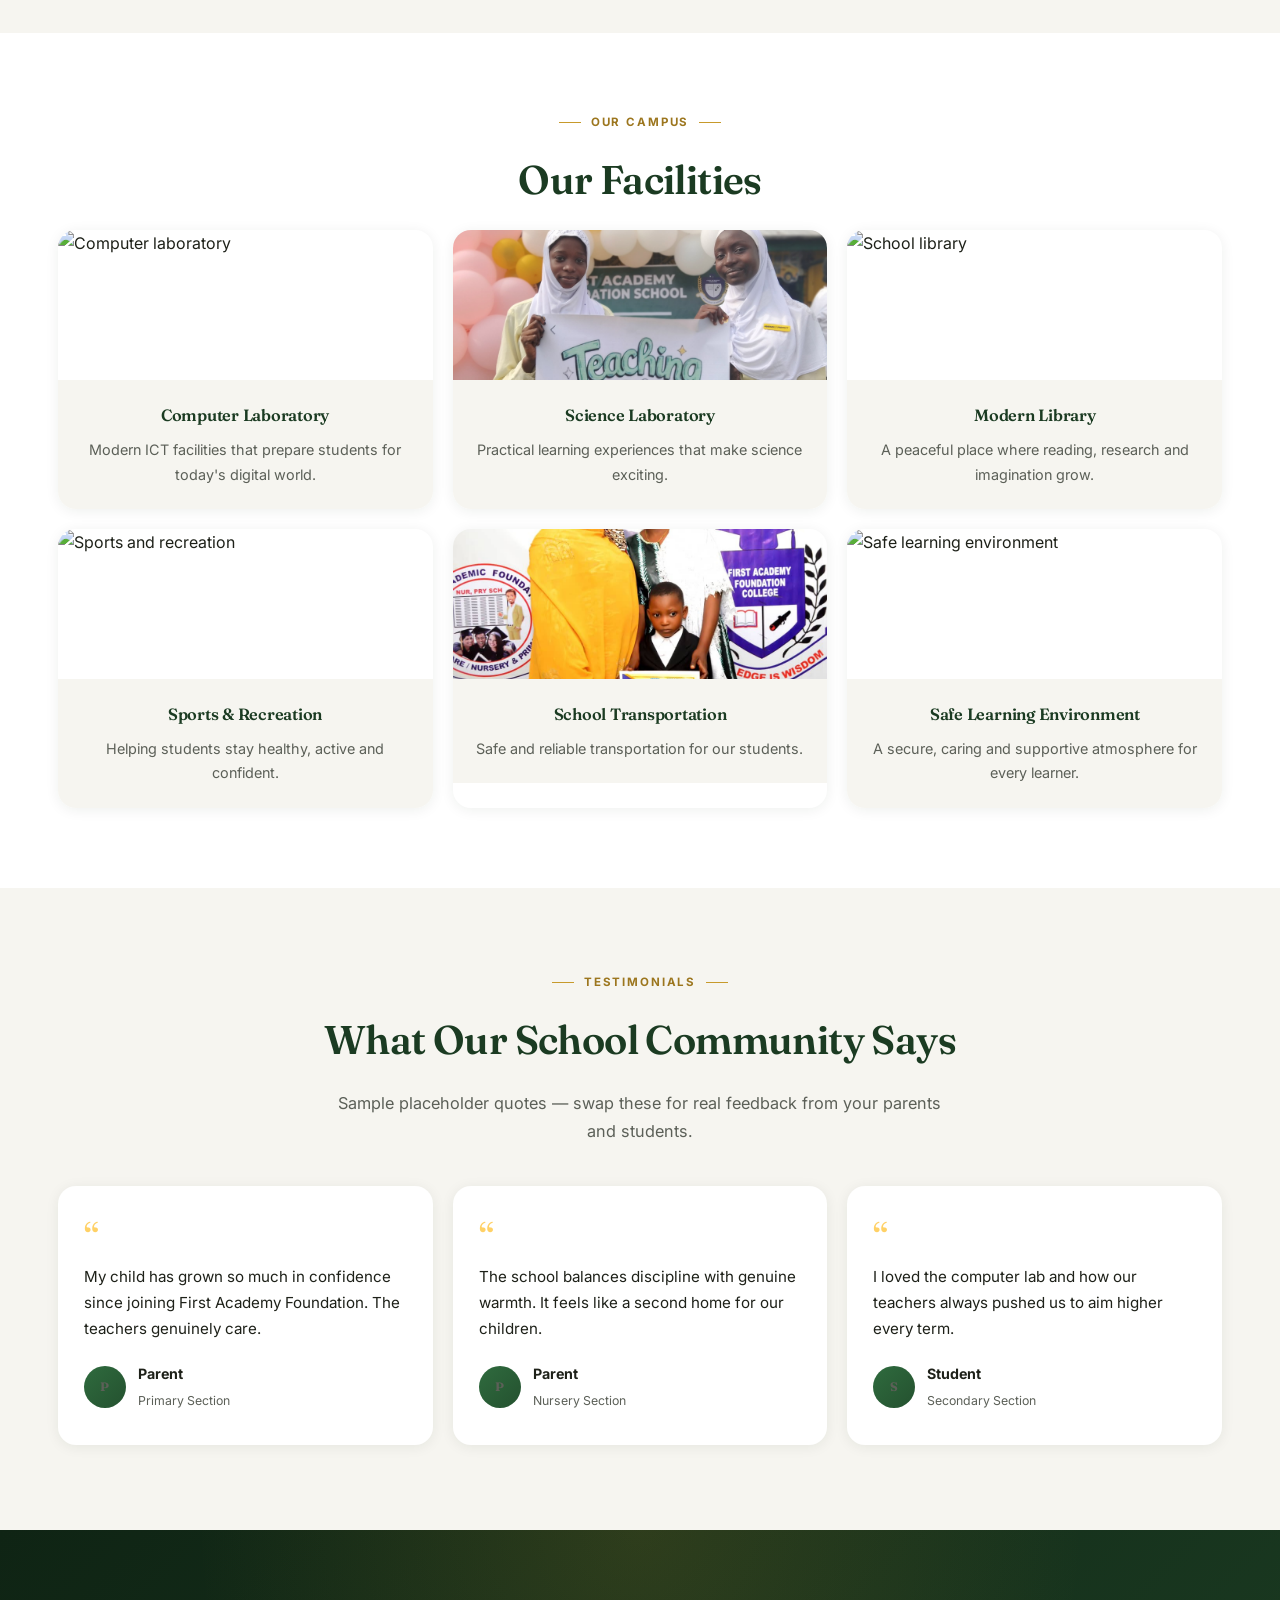
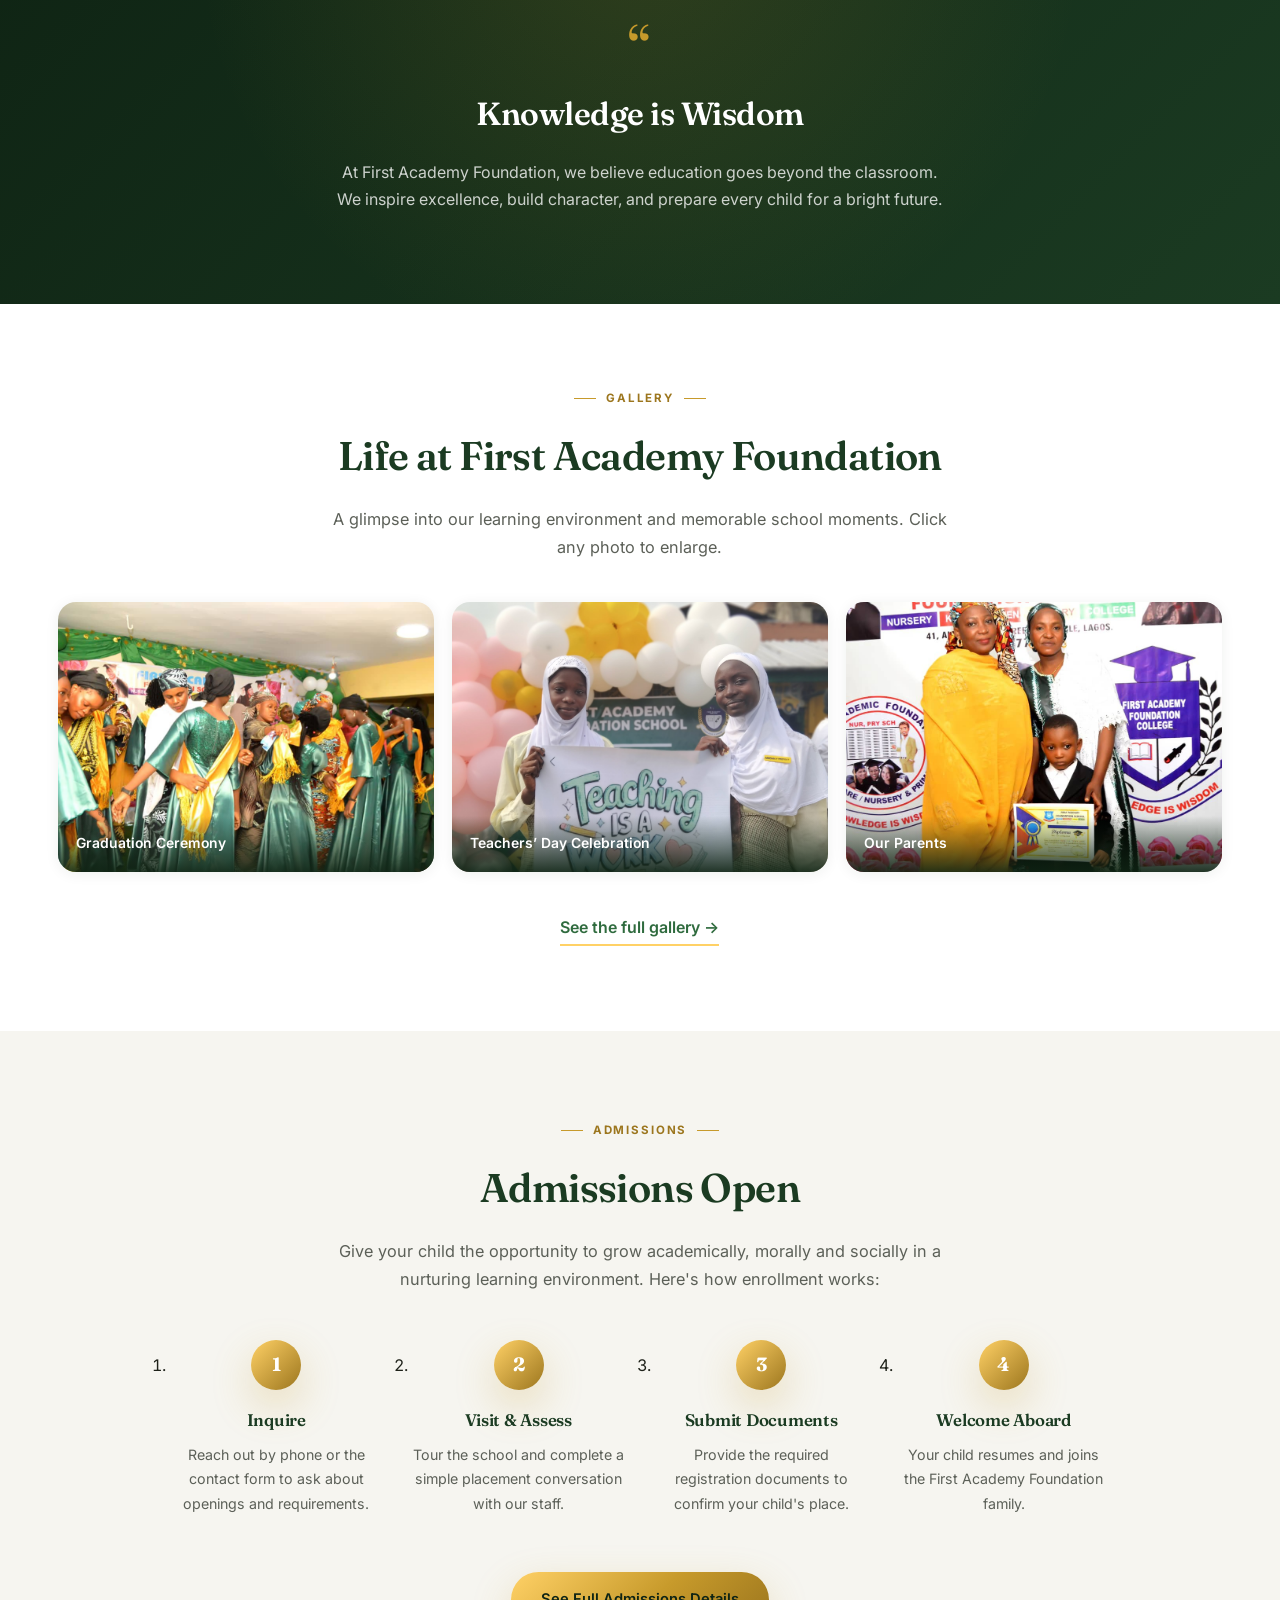
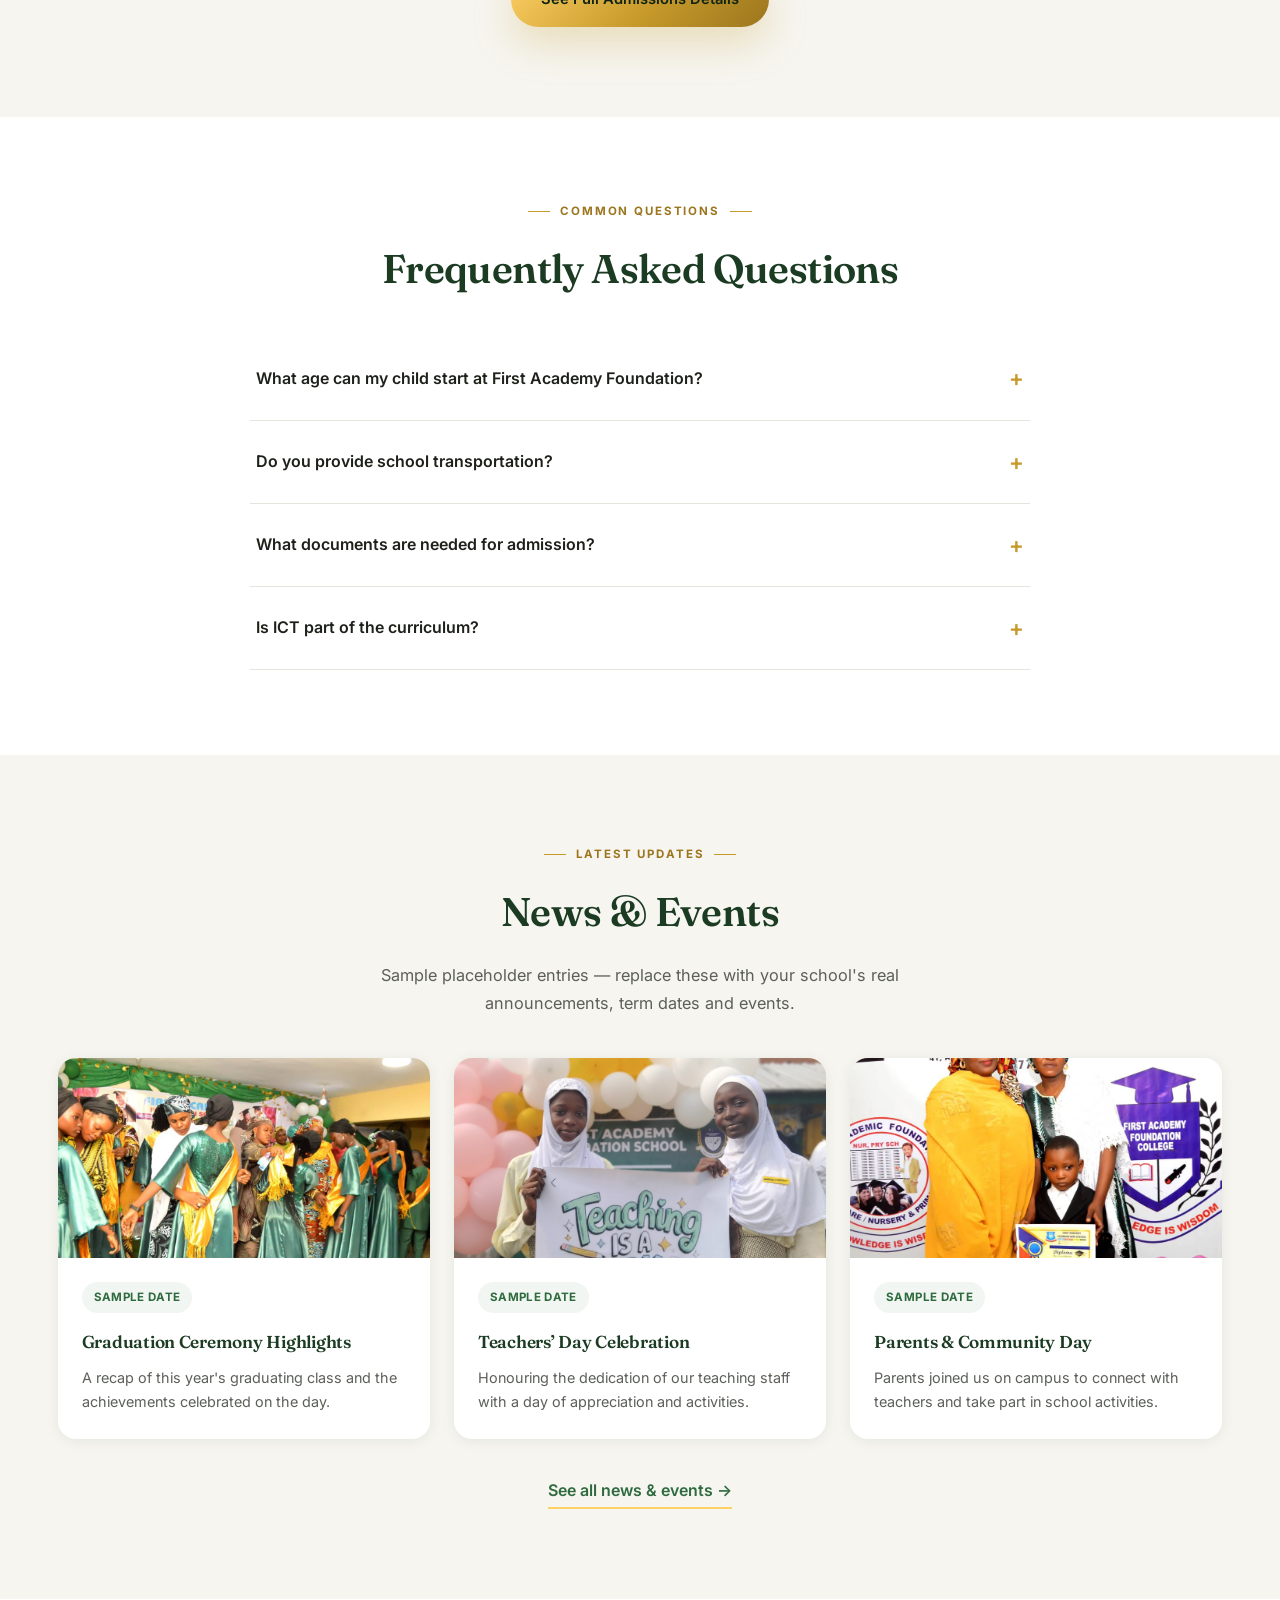
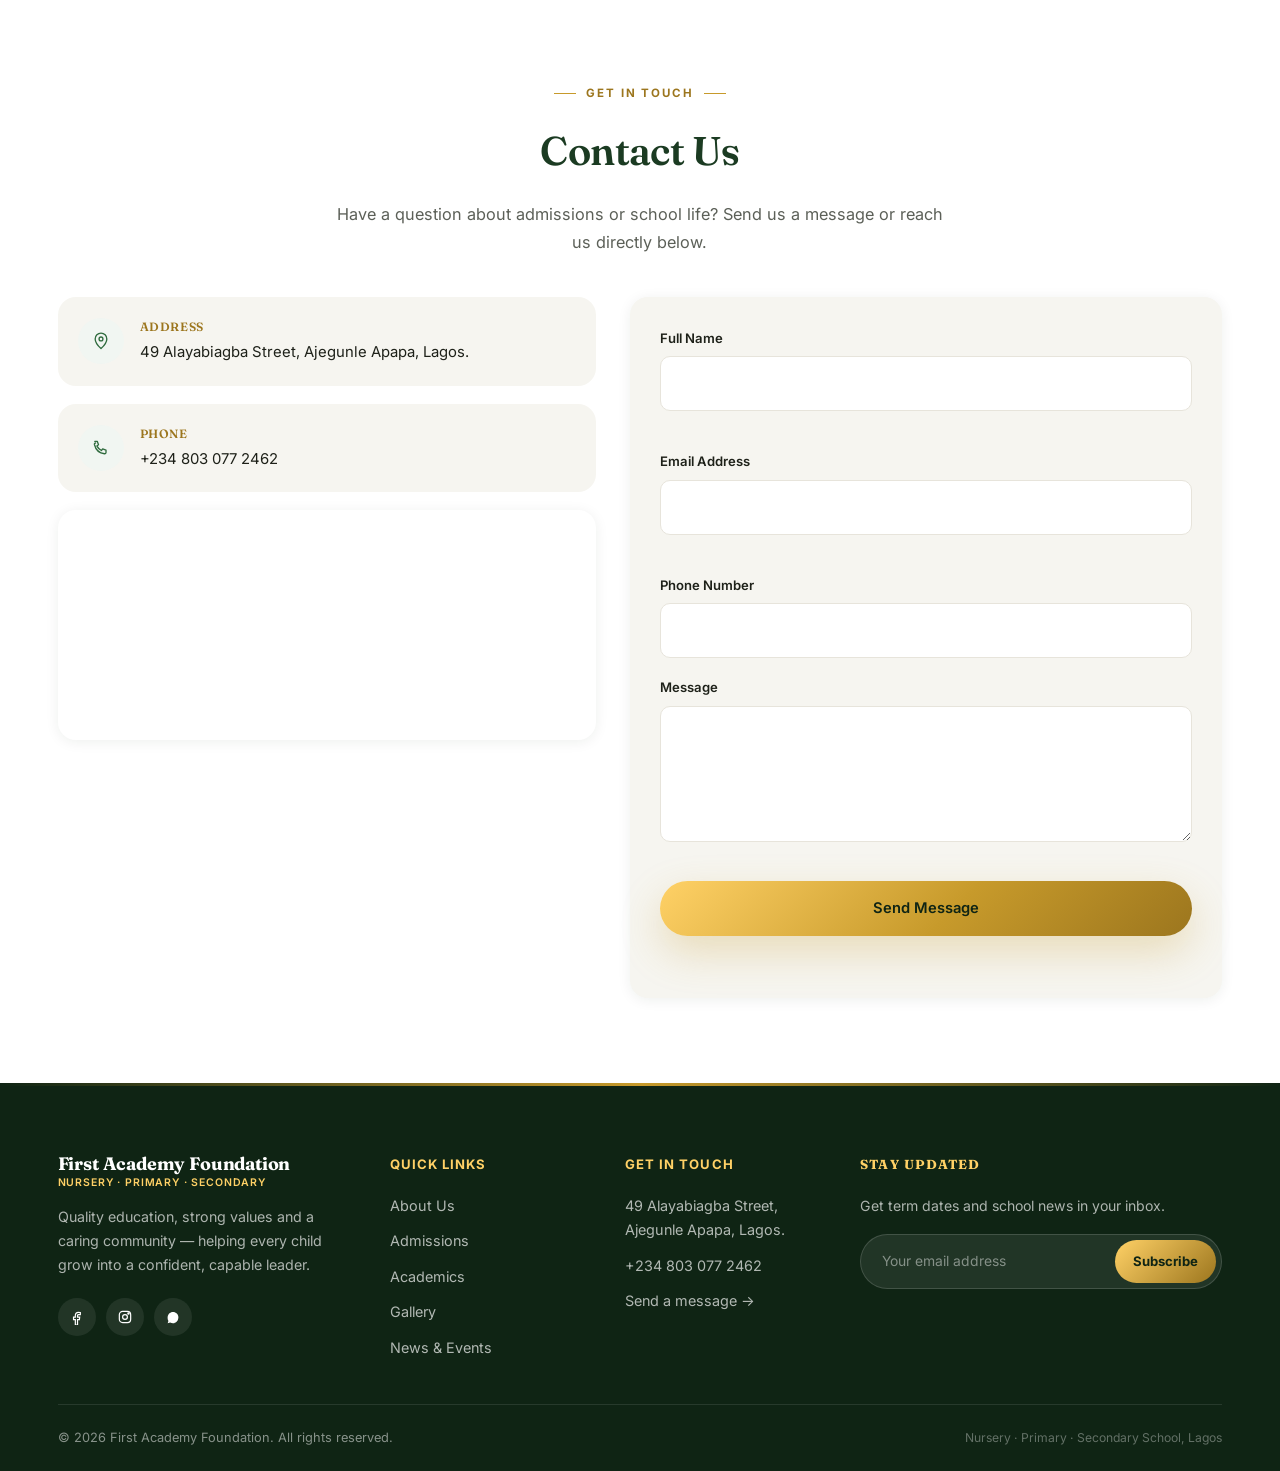
==== commit 1fc29746: "Add files via upload" ====
--- a/index.html
+++ b/index.html
@@ -1,115 +1,92 @@
 <!DOCTYPE html>
 <html lang="en">
-
 <head>
-  <meta charset="UTF-8">
-  <meta name="viewport" content="width=device-width, initial-scale=1.0">
-  <title>First Academy Foundation | Nursery, Primary & Secondary School, Lagos</title>
-  <meta name="description" content="First Academy Foundation Nursery, Primary & Secondary School in Ajegunle Apapa, Lagos — quality education, strong values and modern facilities for every child.">
-
-  <link rel="icon" type="image/png" href="images/logo.png">
-  <link rel="apple-touch-icon" href="images/logo.png">
-
-  <meta property="og:title" content="First Academy Foundation | Nursery, Primary & Secondary School, Lagos">
-  <meta property="og:description" content="First Academy Foundation Nursery, Primary & Secondary School in Ajegunle Apapa, Lagos — quality education, strong values and modern facilities for every child.">
-  <meta property="og:image" content="images/logo.png">
-  <meta property="og:type" content="website">
-
-  <link rel="preconnect" href="https://fonts.googleapis.com">
-  <link rel="preconnect" href="https://fonts.gstatic.com" crossorigin>
-  <link href="https://fonts.googleapis.com/css2?family=Fraunces:opsz,wght@9..144,500;9..144,600;9..144,700&family=Inter:wght@400;500;600;700;800&display=swap" rel="stylesheet">
-
-  <link rel="stylesheet" href="styles.css">
+<meta charset="UTF-8">
+<meta name="viewport" content="width=device-width, initial-scale=1.0">
+<title>First Academy Foundation | Nursery, Primary & Secondary School, Lagos</title>
+<meta name="description" content="First Academy Foundation Nursery, Primary & Secondary School in Ajegunle Apapa, Lagos — quality education, strong values and modern facilities for every child.">
+<link rel="preconnect" href="https://fonts.googleapis.com">
+<link rel="preconnect" href="https://fonts.gstatic.com" crossorigin>
+<link href="https://fonts.googleapis.com/css2?family=Fraunces:ital,wght@0,500;0,600;0,700;1,500;1,600&family=Inter:wght@400;500;600;700;800&display=swap" rel="stylesheet">
+<link rel="icon" href="images/logo.png">
+<link rel="stylesheet" href="styles.css">
 </head>
-
 <body>
-
-  <a class="skip-link" href="#main">Skip to content</a>
-
+<a href="#main" class="skip-link">Skip to content</a>
   <div class="topbar">
     <div class="container topbar-inner">
       <ul class="topbar-info">
-        <li>
-          <svg viewBox="0 0 24 24" fill="none" stroke="currentColor" stroke-width="1.8" stroke-linecap="round" stroke-linejoin="round"><path d="M12 21s-7-6.3-7-11.5A7 7 0 0 1 19 9.5C19 14.7 12 21 12 21z"/><circle cx="12" cy="9.5" r="2.3"/></svg>
-          <span>49 Alayabiagba Street, Ajegunle Apapa, Lagos</span>
-        </li>
-        <li>
-          <svg viewBox="0 0 24 24" fill="none" stroke="currentColor" stroke-width="1.8" stroke-linecap="round" stroke-linejoin="round"><path d="M4.5 4h3l1.5 4-2 1.5a12 12 0 0 0 5.5 5.5l1.5-2 4 1.5v3c0 1-.9 1.6-1.8 1.4C9.8 18.3 5.7 14.2 4.1 7.8 3.9 6.9 4.5 6 5.5 6"/></svg>
-          <a href="tel:+2348030772462">+234 803 077 2462</a>
-        </li>
+        <li><svg viewBox="0 0 24 24" fill="none" stroke="currentColor" stroke-width="1.6" stroke-linecap="round" stroke-linejoin="round"><path d="M12 21s-7-6.3-7-11.5A7 7 0 0 1 19 9.5C19 14.7 12 21 12 21z"/><circle cx="12" cy="9.5" r="2.3"/></svg> 49 Alayabiagba Street, Ajegunle Apapa, Lagos.</li>
+        <li><svg viewBox="0 0 24 24" fill="none" stroke="currentColor" stroke-width="1.6" stroke-linecap="round" stroke-linejoin="round"><path d="M4.5 4h3l1.5 4-2 1.5a12 12 0 0 0 5.5 5.5l1.5-2 4 1.5v3c0 1-.9 1.6-1.8 1.4C9.8 18.3 5.7 14.2 4.1 7.8 3.9 6.9 4.5 6 5.5 6"/></svg> <a href="tel:+2348030772462">+234 803 077 2462</a></li>
       </ul>
-      <ul class="topbar-social" aria-label="Social media">
+      <ul class="topbar-social">
         <li><a href="#" aria-label="Facebook"><svg viewBox="0 0 24 24" fill="none" stroke="currentColor" stroke-width="1.8"><path d="M15 8.5h2V5.3c-.4-.1-1.6-.2-2.9-.2-2.9 0-4.6 1.7-4.6 4.8v2.4H6.8V16h2.7v8h3.3v-8h2.8l.4-3.7h-3.2V10c0-1 .3-1.5 1.2-1.5z"/></svg></a></li>
         <li><a href="#" aria-label="Instagram"><svg viewBox="0 0 24 24" fill="none" stroke="currentColor" stroke-width="1.8"><rect x="3.5" y="3.5" width="17" height="17" rx="5"/><circle cx="12" cy="12" r="3.6"/><circle cx="17.2" cy="6.8" r="1"/></svg></a></li>
-        <li><a href="https://wa.me/2348030772462" aria-label="WhatsApp" target="_blank" rel="noopener"><svg viewBox="0 0 24 24" fill="none" stroke="currentColor" stroke-width="1.8"><path d="M6.5 17.5 5 20l2.6-1.4A7.7 7.7 0 1 0 4.3 12a7.6 7.6 0 0 0 1.1 4z"/><path d="M9.2 10c0 2.8 2 4.8 4.8 4.8" stroke-linecap="round"/></svg></a></li>
+        <li><a href="https://wa.me/2348030772462" aria-label="WhatsApp" target="_blank" rel="noopener"><svg viewBox="0 0 24 24" fill="currentColor"><path d="M17.5 14.4c-.3-.1-1.7-.8-1.9-.9-.3-.1-.4-.1-.6.1-.2.3-.7.9-.8 1-.1.2-.3.2-.5.1-1.5-.7-2.4-1.3-3.4-2.9-.3-.4.3-.4.7-1.3.1-.2 0-.3 0-.5-.1-.1-.6-1.5-.9-2-.2-.5-.4-.4-.6-.4h-.5c-.2 0-.5.1-.7.3-.3.3-1 1-1 2.4s1 2.8 1.2 3c.1.2 2 3.1 4.9 4.3.7.3 1.2.5 1.6.6.7.2 1.3.2 1.8.1.5-.1 1.7-.7 1.9-1.4.2-.7.2-1.2.2-1.4-.1-.1-.3-.2-.5-.3z"/><path d="M12 21.5c-1.5 0-3-.4-4.3-1.1L4 21.5l1.1-3.6a8.9 8.9 0 0 1-1.2-4.5C3.9 8 7.5 4.5 12 4.5s8.1 3.5 8.1 8-3.6 9-8.1 9z"/></svg></a></li>
       </ul>
     </div>
-  </div>
-
-  <header id="site-header">
-    <nav class="container">
-      <a href="index.html" class="logo">
-        <img src="images/logo.png" alt="First Academy Foundation logo">
-        <span class="logo-text">
-          <strong>First Academy Foundation</strong>
-          <em>Knowledge is Wisdom</em>
-        </span>
-      </a>
-
-      <button class="menu-toggle" id="menu-toggle" aria-label="Open menu" aria-expanded="false" aria-controls="nav-links">
-        <span></span><span></span><span></span>
-      </button>
-
-      <div class="nav-overlay" id="nav-overlay"></div>
-
-      <ul class="nav-links" id="nav-links">
-        <li class="close-mobile-nav">
-          <button id="close-menu" aria-label="Close menu">&times;</button>
-        </li>
-        <li><a href="index.html" class="nav-link is-active"><span class="nav-icon">🏠</span>Home</a></li>
-        <li><a href="about.html" class="nav-link"><span class="nav-icon">📖</span>About</a></li>
-        <li><a href="admissions.html" class="nav-link"><span class="nav-icon">🎓</span>Admissions</a></li>
-        <li class="has-dropdown">
-          <a href="academics.html" class="nav-link"><span class="nav-icon">📚</span>Academics</a>
-          <ul class="dropdown">
-            <li><a href="academics.html#nursery">Nursery School</a></li>
-            <li><a href="academics.html#primary">Primary School</a></li>
-            <li><a href="academics.html#secondary">Secondary School</a></li>
-          </ul>
-        </li>
-        <li><a href="gallery.html" class="nav-link"><span class="nav-icon">🖼️</span>Gallery</a></li>
-        <li><a href="news.html" class="nav-link"><span class="nav-icon">📰</span>News & Events</a></li>
-        <li><a href="contact.html" class="nav-link"><span class="nav-icon">📞</span>Contact</a></li>
-        <li><a href="contact.html" class="nav-cta">Apply Now</a></li>
-      </ul>
-    </nav>
+  </div>  <header id="site-header">
+    <div class="container">
+      <nav>
+        <a href="index.html" class="logo">
+          <img src="images/logo.png" alt="First Academy Foundation logo">
+          <span class="logo-text"><strong>First Academy Foundation</strong><em>Nursery &middot; Primary &middot; Secondary</em></span>
+        </a>
+
+        <button class="menu-toggle" id="menu-toggle" aria-label="Open menu" aria-expanded="false" aria-controls="nav-links">
+          <span></span><span></span><span></span>
+        </button>
+
+        <ul class="nav-links" id="nav-links">
+          <li class="mobile-nav-head">
+            <div class="mobile-nav-brand"><img src="images/logo.png" alt=""><span>First Academy Foundation</span></div>
+            <button id="close-menu" aria-label="Close menu"><svg viewBox="0 0 24 24" fill="none" stroke="currentColor" stroke-width="1.8" stroke-linecap="round" stroke-linejoin="round"><path d="M6 6l12 12M18 6L6 18"/></svg></button>
+          </li>
+          <li><a href="index.html" class="nav-link is-active"><span class="nav-icon"><svg viewBox="0 0 24 24" fill="none" stroke="currentColor" stroke-width="1.7" stroke-linecap="round" stroke-linejoin="round"><path d="M3.5 10.5 12 3.5l8.5 7"/><path d="M5.5 9v9.5A1.5 1.5 0 0 0 7 20h10a1.5 1.5 0 0 0 1.5-1.5V9"/><path d="M9.5 20v-5.5h5V20"/></svg></span>Home</a></li>
+          <li><a href="about.html" class="nav-link"><span class="nav-icon"><svg viewBox="0 0 24 24" fill="none" stroke="currentColor" stroke-width="1.7" stroke-linecap="round" stroke-linejoin="round"><path d="M4 5.5c2-1 4.5-1 6.5 0v13c-2-1-4.5-1-6.5 0z"/><path d="M20 5.5c-2-1-4.5-1-6.5 0v13c2-1 4.5-1 6.5 0z"/></svg></span>About</a></li>
+          <li><a href="admissions.html" class="nav-link"><span class="nav-icon"><svg viewBox="0 0 24 24" fill="none" stroke="currentColor" stroke-width="1.7" stroke-linecap="round" stroke-linejoin="round"><path d="M2 9.5 12 5l10 4.5-10 4.5L2 9.5z"/><path d="M6 11.7v4.3c0 1.4 2.7 2.5 6 2.5s6-1.1 6-2.5v-4.3"/><path d="M20 9.5V15"/></svg></span>Admissions</a></li>
+          <li class="has-dropdown"><a href="academics.html" class="nav-link"><span class="nav-icon"><svg viewBox="0 0 24 24" fill="none" stroke="currentColor" stroke-width="1.7" stroke-linecap="round" stroke-linejoin="round"><path d="M4 5.5C4 4.7 4.7 4 5.5 4H11v16H5.5A1.5 1.5 0 0 1 4 18.5v-13z"/><path d="M20 5.5c0-.8-.7-1.5-1.5-1.5H13v16h5.5a1.5 1.5 0 0 0 1.5-1.5v-13z"/></svg></span>Academics<svg viewBox="0 0 24 24" fill="none" stroke="currentColor" stroke-width="1.8" stroke-linecap="round" stroke-linejoin="round" style="width:13px;height:13px;margin-left:5px"><path d="M6 9l6 6 6-6"/></svg></a><ul class="dropdown"><li><a href="academics.html#nursery">Nursery School</a></li><li><a href="academics.html#primary">Primary School</a></li><li><a href="academics.html#secondary">Secondary School</a></li></ul></li>
+          <li><a href="gallery.html" class="nav-link"><span class="nav-icon"><svg viewBox="0 0 24 24" fill="none" stroke="currentColor" stroke-width="1.7" stroke-linecap="round" stroke-linejoin="round"><rect x="3.5" y="4.5" width="17" height="15" rx="2"/><circle cx="9" cy="10" r="1.6"/><path d="M4 17.5l5-5 3.5 3.5 3-3L20.5 17"/></svg></span>Gallery</a></li>
+          <li><a href="news.html" class="nav-link"><span class="nav-icon"><svg viewBox="0 0 24 24" fill="none" stroke="currentColor" stroke-width="1.7" stroke-linecap="round" stroke-linejoin="round"><path d="M4.5 5.5h11a1.5 1.5 0 0 1 1.5 1.5v11.5H6a1.5 1.5 0 0 1-1.5-1.5V5.5z"/><path d="M17 8.5h2a1 1 0 0 1 1 1V17a1.5 1.5 0 0 1-1.5 1.5"/><path d="M7.5 9h5M7.5 12h5M7.5 15h3.5"/></svg></span>News & Events</a></li>
+          <li><a href="contact.html" class="nav-link"><span class="nav-icon"><svg viewBox="0 0 24 24" fill="none" stroke="currentColor" stroke-width="1.7" stroke-linecap="round" stroke-linejoin="round"><path d="M4.5 4h3l1.5 4-2 1.5a12 12 0 0 0 5.5 5.5l1.5-2 4 1.5v3c0 1-.9 1.6-1.8 1.4C9.8 18.3 5.7 14.2 4.1 7.8 3.9 6.9 4.5 6 5.5 6"/></svg></span>Contact</a></li>
+          <li><a href="contact.html" class="nav-cta">Apply Now</a></li>
+        </ul>
+      </nav>
+    </div>
+    <div class="nav-overlay" id="nav-overlay"></div>
   </header>
-
   <main id="main">
 
     <section class="hero" id="home">
-      <div class="hero-content">
-        <p class="eyebrow eyebrow-light">Inspiring Excellence &middot; Building Character</p>
-        <h1>First Academy Foundation</h1>
-        <p class="hero-sub">Nursery, Primary &amp; Secondary School</p>
-        <p class="motto">&ldquo;Knowledge is Wisdom&rdquo;</p>
-        <p class="hero-text">
-          Providing quality education in a caring, safe and inspiring
-          environment where every child is encouraged to grow, discover
-          and succeed.
-        </p>
-        <div class="hero-buttons">
-          <a href="about.html" class="btn">Explore Our School</a>
-          <a href="admissions.html" class="btn-outline">Enroll Now</a>
-        </div>
-      </div>
-      <a href="#about-teaser" class="scroll-cue" aria-label="Scroll to content">
+      <div class="container">
+        <div class="hero-grid">
+          <div class="hero-content">
+            <span class="hero-badge"><svg viewBox="0 0 24 24" fill="none" stroke="currentColor" stroke-width="2" stroke-linecap="round" stroke-linejoin="round"><path d="M12 3.5l2.4 4.9 5.4.8-3.9 3.8.9 5.4L12 15.9l-4.8 2.5.9-5.4-3.9-3.8 5.4-.8L12 3.5z"/></svg> Admissions Open for New Enrollment</span>
+            <h1>Inspiring Excellence, <em>Building Character</em></h1>
+            <p class="hero-text">
+              First Academy Foundation Nursery, Primary &amp; Secondary School provides
+              quality education in a caring, safe and inspiring environment where every
+              child is encouraged to grow, discover and succeed.
+            </p>
+            <div class="hero-buttons">
+              <a href="admissions.html" class="btn">Enroll Your Child <svg viewBox="0 0 24 24" fill="none" stroke="currentColor" stroke-width="2" stroke-linecap="round" stroke-linejoin="round"><path d="M5 12h14M13 6l6 6-6 6"/></svg></a>
+              <a href="about.html" class="btn-outline">Explore Our School</a>
+            </div>
+          </div>
+          <div class="hero-float-card reveal">
+            <div class="hero-float-item"><strong>500+</strong><span>Students</span></div>
+            <div class="hero-float-item"><strong>30+</strong><span>Teachers</span></div>
+            <div class="hero-float-item"><strong>15+</strong><span>Years</span></div>
+          </div>
+        </div>
+      </div>
+      <a href="#about" class="scroll-cue" aria-label="Scroll to content">
         <svg viewBox="0 0 24 24" fill="none" stroke="currentColor" stroke-width="1.8" stroke-linecap="round" stroke-linejoin="round"><path d="M12 4v15M6 13l6 6 6-6"/></svg>
       </a>
     </section>
 
     <div class="info-strip">
-      <div class="container info-strip-grid">
+      <div class="container info-strip-grid reveal-stagger">
         <div class="info-strip-item">
           <span class="icon-badge icon-badge-sm" aria-hidden="true"><svg viewBox="0 0 24 24" fill="none" stroke="currentColor" stroke-width="1.6" stroke-linecap="round" stroke-linejoin="round"><path d="M12 21s-7-6.3-7-11.5A7 7 0 0 1 19 9.5C19 14.7 12 21 12 21z"/><circle cx="12" cy="9.5" r="2.3"/></svg></span>
           <div><h3>Our Location</h3><p>49 Alayabiagba Street, Ajegunle Apapa, Lagos</p></div>
@@ -127,12 +104,12 @@
 
     <section class="about" id="about">
       <div class="container about-grid">
-        <div class="about-image">
+        <div class="about-image reveal">
           <img src="images/parents.jpg" alt="Parents and community at First Academy Foundation">
           <div class="about-image-tag"><strong>15+</strong><span>Years shaping futures</span></div>
         </div>
-        <div class="about-copy">
-          <p class="eyebrow">About Us</p>
+        <div class="about-copy reveal">
+          <p class="eyebrow eyebrow-left">About Us</p>
           <h2>Welcome to First Academy Foundation</h2>
           <p>First Academy Foundation Nursery, Primary &amp; Secondary School is dedicated to nurturing young minds through quality education, strong moral values, creativity and academic excellence.</p>
           <p>We believe every child has the potential to succeed when provided with the right environment, dedicated teachers and modern learning facilities.</p>
@@ -146,7 +123,7 @@
     </section>
 
     <section class="proprietress">
-      <div class="container message-container">
+      <div class="container message-container reveal">
         <div class="message-image">
           <img src="images/proprietress.jpg" alt="Proprietress of First Academy Foundation">
         </div>
@@ -162,50 +139,73 @@
       </div>
     </section>
 
-    <section class="statistics">
-      <div class="container stats-container">
-        <div class="stat-card"><h2><span class="counter" data-target="500">0</span>+</h2><p>Students</p></div>
-        <div class="stat-card"><h2><span class="counter" data-target="30">0</span>+</h2><p>Qualified Teachers</p></div>
-        <div class="stat-card"><h2><span class="counter" data-target="15">0</span>+</h2><p>Years of Excellence</p></div>
-        <div class="stat-card"><h2><span class="counter" data-target="100">0</span>%</h2><p>Safe Learning Environment</p></div>
-      </div>
-    </section>
+    <div class="statistics">
+      <div class="stats-band">
+        <div class="container stats-container reveal-stagger">
+          <div class="stat-card">
+            <span class="icon-badge" aria-hidden="true"><svg viewBox="0 0 24 24" fill="none" stroke="currentColor" stroke-width="1.6" stroke-linecap="round" stroke-linejoin="round"><circle cx="9" cy="8" r="3"/><path d="M2.5 19c.7-3.6 3.4-6 6.5-6s5.8 2.4 6.5 6"/><circle cx="17" cy="9" r="2.3"/><path d="M15.5 13c2.5.2 4.4 2.3 5 6"/></svg></span>
+            <h2><span class="counter" data-target="500">0</span>+</h2><p>Students</p>
+          </div>
+          <div class="stat-card">
+            <span class="icon-badge" aria-hidden="true"><svg viewBox="0 0 24 24" fill="none" stroke="currentColor" stroke-width="1.6" stroke-linecap="round" stroke-linejoin="round"><circle cx="12" cy="8" r="3.2"/><path d="M5 20c.6-3.6 3.4-6 7-6s6.4 2.4 7 6"/></svg></span>
+            <h2><span class="counter" data-target="30">0</span>+</h2><p>Qualified Teachers</p>
+          </div>
+          <div class="stat-card">
+            <span class="icon-badge" aria-hidden="true"><svg viewBox="0 0 24 24" fill="none" stroke="currentColor" stroke-width="1.6" stroke-linecap="round" stroke-linejoin="round"><path d="M12 3.5l2.4 4.9 5.4.8-3.9 3.8.9 5.4L12 15.9l-4.8 2.5.9-5.4-3.9-3.8 5.4-.8L12 3.5z"/></svg></span>
+            <h2><span class="counter" data-target="15">0</span>+</h2><p>Years of Excellence</p>
+          </div>
+          <div class="stat-card">
+            <span class="icon-badge" aria-hidden="true"><svg viewBox="0 0 24 24" fill="none" stroke="currentColor" stroke-width="1.6" stroke-linecap="round" stroke-linejoin="round"><path d="M12 3.5l7 3v5c0 4.5-3 7.7-7 8.5-4-.8-7-4-7-8.5v-5l7-3z"/></svg></span>
+            <h2><span class="counter" data-target="100">0</span>%</h2><p>Safe Learning Environment</p>
+          </div>
+        </div>
+      </div>
+    </div>
 
     <section class="academics" id="academics">
       <div class="container">
         <p class="eyebrow">Academics</p>
         <h2>Our Academic Sections</h2>
         <p class="section-text">A clear academic pathway from a child's very first class to their final year.</p>
-        <div class="academic-grid">
+        <div class="academic-grid reveal-stagger">
           <article class="card" id="nursery">
-            <span class="icon-badge" aria-hidden="true"><svg viewBox="0 0 24 24" fill="none" stroke="currentColor" stroke-width="1.6" stroke-linecap="round" stroke-linejoin="round"><path d="M12 3c-2.8 0-5 2.2-5 5 0 3 2.2 6 5 9 2.8-3 5-6 5-9 0-2.8-2.2-5-5-5z"/><circle cx="12" cy="8" r="2"/></svg></span>
-            <h3>Nursery School</h3>
-            <p>A caring environment where every child begins learning through creativity, play and confidence.</p>
-            <ul class="card-list">
-              <li>Play-based early learning</li>
-              <li>Motor &amp; social skills development</li>
-              <li>Small, nurturing class sizes</li>
-            </ul>
+            <div class="card-photo"><img src="https://images.unsplash.com/photo-1632932693914-89b90ae3d16d?auto=format&fit=crop&w=900&q=80" alt="Nursery pupils learning together"></div>
+            <div class="card-body">
+              <span class="icon-badge" aria-hidden="true"><svg viewBox="0 0 24 24" fill="none" stroke="currentColor" stroke-width="1.6" stroke-linecap="round" stroke-linejoin="round"><path d="M12 3c-2.8 0-5 2.2-5 5 0 3 2.2 6 5 9 2.8-3 5-6 5-9 0-2.8-2.2-5-5-5z"/><circle cx="12" cy="8" r="2"/></svg></span>
+              <h3>Nursery School</h3>
+              <p>A caring environment where every child begins learning through creativity, play and confidence.</p>
+              <ul class="card-list">
+                <li>Play-based early learning</li>
+                <li>Motor &amp; social skills development</li>
+                <li>Small, nurturing class sizes</li>
+              </ul>
+            </div>
           </article>
           <article class="card" id="primary">
-            <span class="icon-badge" aria-hidden="true"><svg viewBox="0 0 24 24" fill="none" stroke="currentColor" stroke-width="1.6" stroke-linecap="round" stroke-linejoin="round"><path d="M4 5.5C4 4.7 4.7 4 5.5 4H11v16H5.5A1.5 1.5 0 0 1 4 18.5v-13z"/><path d="M20 5.5c0-.8-.7-1.5-1.5-1.5H13v16h5.5a1.5 1.5 0 0 0 1.5-1.5v-13z"/></svg></span>
-            <h3>Primary School</h3>
-            <p>Building strong academic foundations while developing discipline, confidence and leadership.</p>
-            <ul class="card-list">
-              <li>Core numeracy &amp; literacy focus</li>
-              <li>Discipline &amp; leadership building</li>
-              <li>ICT introduced from an early stage</li>
-            </ul>
+            <div class="card-photo"><img src="https://images.unsplash.com/photo-1521493959102-bdd6677fdd81?auto=format&fit=crop&w=900&q=80" alt="Primary school pupils in class"></div>
+            <div class="card-body">
+              <span class="icon-badge" aria-hidden="true"><svg viewBox="0 0 24 24" fill="none" stroke="currentColor" stroke-width="1.6" stroke-linecap="round" stroke-linejoin="round"><path d="M4 5.5C4 4.7 4.7 4 5.5 4H11v16H5.5A1.5 1.5 0 0 1 4 18.5v-13z"/><path d="M20 5.5c0-.8-.7-1.5-1.5-1.5H13v16h5.5a1.5 1.5 0 0 0 1.5-1.5v-13z"/></svg></span>
+              <h3>Primary School</h3>
+              <p>Building strong academic foundations while developing discipline, confidence and leadership.</p>
+              <ul class="card-list">
+                <li>Core numeracy &amp; literacy focus</li>
+                <li>Discipline &amp; leadership building</li>
+                <li>ICT introduced from an early stage</li>
+              </ul>
+            </div>
           </article>
           <article class="card" id="secondary">
-            <span class="icon-badge" aria-hidden="true"><svg viewBox="0 0 24 24" fill="none" stroke="currentColor" stroke-width="1.6" stroke-linecap="round" stroke-linejoin="round"><path d="M2 9.5 12 5l10 4.5-10 4.5L2 9.5z"/><path d="M6 11.7v4.3c0 1.4 2.7 2.5 6 2.5s6-1.1 6-2.5v-4.3"/><path d="M20 9.5V15"/></svg></span>
-            <h3>Secondary School</h3>
-            <p>Preparing students for higher education and a successful future.</p>
-            <ul class="card-list">
-              <li>Exam-focused curriculum</li>
-              <li>Science &amp; arts subject tracks</li>
-              <li>Career &amp; university guidance</li>
-            </ul>
+            <div class="card-photo"><img src="https://images.unsplash.com/photo-1548102249-acdce64fffbd?auto=format&fit=crop&w=900&q=80" alt="Secondary school students in uniform"></div>
+            <div class="card-body">
+              <span class="icon-badge" aria-hidden="true"><svg viewBox="0 0 24 24" fill="none" stroke="currentColor" stroke-width="1.6" stroke-linecap="round" stroke-linejoin="round"><path d="M2 9.5 12 5l10 4.5-10 4.5L2 9.5z"/><path d="M6 11.7v4.3c0 1.4 2.7 2.5 6 2.5s6-1.1 6-2.5v-4.3"/><path d="M20 9.5V15"/></svg></span>
+              <h3>Secondary School</h3>
+              <p>Preparing students for higher education and a successful future.</p>
+              <ul class="card-list">
+                <li>Exam-focused curriculum</li>
+                <li>Science &amp; arts subject tracks</li>
+                <li>Career &amp; university guidance</li>
+              </ul>
+            </div>
           </article>
         </div>
       </div>
@@ -214,10 +214,11 @@
     <section class="teacher-banner">
       <img src="images/teachers-day.jpg" alt="Teachers of First Academy Foundation celebrating Teachers' Day">
       <div class="teacher-banner-overlay">
-        <div class="container">
+        <div class="container reveal">
           <p class="eyebrow eyebrow-light">Our People</p>
           <h2>Taught by Teachers Who Care</h2>
           <p>Every classroom at First Academy Foundation is led by a qualified, dedicated teacher committed to the growth of every child.</p>
+          <a href="about.html" class="btn">Meet Our School</a>
         </div>
       </div>
     </section>
@@ -226,7 +227,7 @@
       <div class="container">
         <p class="eyebrow">What We Stand For</p>
         <h2>Our Core Values</h2>
-        <div class="values-grid">
+        <div class="values-grid reveal-stagger">
           <div class="value-card"><span class="icon-badge icon-badge-sm" aria-hidden="true"><svg viewBox="0 0 24 24" fill="none" stroke="currentColor" stroke-width="1.6" stroke-linecap="round" stroke-linejoin="round"><path d="M12 3.5l2.4 4.9 5.4.8-3.9 3.8.9 5.4L12 15.9l-4.8 2.5.9-5.4-3.9-3.8 5.4-.8L12 3.5z"/></svg></span><h3>Excellence</h3></div>
           <div class="value-card"><span class="icon-badge icon-badge-sm" aria-hidden="true"><svg viewBox="0 0 24 24" fill="none" stroke="currentColor" stroke-width="1.6" stroke-linecap="round" stroke-linejoin="round"><path d="M3 12l4-4 3 3 4-4 3 3 4-4"/><path d="M3 12v5a2 2 0 0 0 2 2h1M21 12v5a2 2 0 0 1-2 2h-1"/></svg></span><h3>Integrity</h3></div>
           <div class="value-card"><span class="icon-badge icon-badge-sm" aria-hidden="true"><svg viewBox="0 0 24 24" fill="none" stroke="currentColor" stroke-width="1.6" stroke-linecap="round" stroke-linejoin="round"><path d="M12 20.5s-7.5-4.6-9.4-9.4C1.4 7.7 3.2 5 6.3 5c1.9 0 3.3 1 4.7 2.8C12.4 6 13.8 5 15.7 5c3.1 0 4.9 2.7 3.7 6.1C17.5 15.9 12 20.5 12 20.5z"/></svg></span><h3>Respect</h3></div>
@@ -239,7 +240,7 @@
       <div class="container">
         <p class="eyebrow">Why Choose Us</p>
         <h2>What Sets Us Apart</h2>
-        <div class="features-grid">
+        <div class="features-grid reveal-stagger">
           <div class="feature-card"><span class="icon-badge" aria-hidden="true"><svg viewBox="0 0 24 24" fill="none" stroke="currentColor" stroke-width="1.6" stroke-linecap="round" stroke-linejoin="round"><circle cx="12" cy="8" r="3.2"/><path d="M5 20c.6-3.6 3.4-6 7-6s6.4 2.4 7 6"/></svg></span><h3>Qualified Teachers</h3></div>
           <div class="feature-card"><span class="icon-badge" aria-hidden="true"><svg viewBox="0 0 24 24" fill="none" stroke="currentColor" stroke-width="1.6" stroke-linecap="round" stroke-linejoin="round"><rect x="3" y="4.5" width="18" height="12" rx="1.5"/><path d="M8 20h8M12 16.5V20"/></svg></span><h3>ICT Education</h3></div>
           <div class="feature-card"><span class="icon-badge" aria-hidden="true"><svg viewBox="0 0 24 24" fill="none" stroke="currentColor" stroke-width="1.6" stroke-linecap="round" stroke-linejoin="round"><path d="M12 3.5l7 3v5c0 4.5-3 7.7-7 8.5-4-.8-7-4-7-8.5v-5l7-3z"/></svg></span><h3>Safe Environment</h3></div>
@@ -254,13 +255,31 @@
       <div class="container">
         <p class="eyebrow">Our Campus</p>
         <h2>Our Facilities</h2>
-        <div class="facility-grid">
-          <div class="facility-card"><span class="icon-badge" aria-hidden="true"><svg viewBox="0 0 24 24" fill="none" stroke="currentColor" stroke-width="1.6" stroke-linecap="round" stroke-linejoin="round"><rect x="3" y="4.5" width="18" height="12" rx="1.5"/><path d="M8 20h8M12 16.5V20"/></svg></span><h3>Computer Laboratory</h3><p>Modern ICT facilities that prepare students for today's digital world.</p></div>
-          <div class="facility-card"><span class="icon-badge" aria-hidden="true"><svg viewBox="0 0 24 24" fill="none" stroke="currentColor" stroke-width="1.6" stroke-linecap="round" stroke-linejoin="round"><path d="M10 3h4M11 3v5.5L6.5 17a2 2 0 0 0 1.8 3h7.4a2 2 0 0 0 1.8-3L13 8.5V3"/><path d="M8.5 13.5h7"/></svg></span><h3>Science Laboratory</h3><p>Practical learning experiences that make science exciting.</p></div>
-          <div class="facility-card"><span class="icon-badge" aria-hidden="true"><svg viewBox="0 0 24 24" fill="none" stroke="currentColor" stroke-width="1.6" stroke-linecap="round" stroke-linejoin="round"><path d="M4 5.5C4 4.7 4.7 4 5.5 4H11v16H5.5A1.5 1.5 0 0 1 4 18.5v-13z"/><path d="M20 5.5c0-.8-.7-1.5-1.5-1.5H13v16h5.5a1.5 1.5 0 0 0 1.5-1.5v-13z"/></svg></span><h3>Modern Library</h3><p>A peaceful place where reading, research and imagination grow.</p></div>
-          <div class="facility-card"><span class="icon-badge" aria-hidden="true"><svg viewBox="0 0 24 24" fill="none" stroke="currentColor" stroke-width="1.6" stroke-linecap="round" stroke-linejoin="round"><circle cx="12" cy="12" r="8.5"/><circle cx="12" cy="12" r="3"/><path d="M12 3.5V6M12 18v2.5M3.5 12H6M18 12h2.5"/></svg></span><h3>Sports &amp; Recreation</h3><p>Helping students stay healthy, active and confident.</p></div>
-          <div class="facility-card"><span class="icon-badge" aria-hidden="true"><svg viewBox="0 0 24 24" fill="none" stroke="currentColor" stroke-width="1.6" stroke-linecap="round" stroke-linejoin="round"><rect x="3.5" y="5" width="17" height="11" rx="2"/><path d="M3.5 10h17M7 19.5V16M17 19.5V16"/><circle cx="7.5" cy="13" r="1"/><circle cx="16.5" cy="13" r="1"/></svg></span><h3>School Transportation</h3><p>Safe and reliable transportation for our students.</p></div>
-          <div class="facility-card"><span class="icon-badge" aria-hidden="true"><svg viewBox="0 0 24 24" fill="none" stroke="currentColor" stroke-width="1.6" stroke-linecap="round" stroke-linejoin="round"><path d="M12 3.5l7 3v5c0 4.5-3 7.7-7 8.5-4-.8-7-4-7-8.5v-5l7-3z"/></svg></span><h3>Safe Learning Environment</h3><p>A secure, caring and supportive atmosphere for every learner.</p></div>
+        <div class="facility-grid reveal-stagger">
+          <div class="facility-card">
+            <div class="facility-photo"><img src="https://images.unsplash.com/photo-1521493959102-bdd6677fdd81?auto=format&fit=crop&w=900&q=80" alt="Computer laboratory"></div>
+            <div class="facility-body"><h3>Computer Laboratory</h3><p>Modern ICT facilities that prepare students for today's digital world.</p></div>
+          </div>
+          <div class="facility-card">
+            <div class="facility-photo"><img src="images/teachers-day.jpg" alt="Science learning"></div>
+            <div class="facility-body"><h3>Science Laboratory</h3><p>Practical learning experiences that make science exciting.</p></div>
+          </div>
+          <div class="facility-card">
+            <div class="facility-photo"><img src="https://images.unsplash.com/photo-1634044060889-7e8fcf0e415c?auto=format&fit=crop&w=900&q=80" alt="School library"></div>
+            <div class="facility-body"><h3>Modern Library</h3><p>A peaceful place where reading, research and imagination grow.</p></div>
+          </div>
+          <div class="facility-card">
+            <div class="facility-photo"><img src="https://images.unsplash.com/photo-1548102249-acdce64fffbd?auto=format&fit=crop&w=900&q=80" alt="Sports and recreation"></div>
+            <div class="facility-body"><h3>Sports &amp; Recreation</h3><p>Helping students stay healthy, active and confident.</p></div>
+          </div>
+          <div class="facility-card">
+            <div class="facility-photo"><img src="images/parents.jpg" alt="School transportation"></div>
+            <div class="facility-body"><h3>School Transportation</h3><p>Safe and reliable transportation for our students.</p></div>
+          </div>
+          <div class="facility-card">
+            <div class="facility-photo"><img src="https://images.unsplash.com/photo-1632932693914-89b90ae3d16d?auto=format&fit=crop&w=900&q=80" alt="Safe learning environment"></div>
+            <div class="facility-body"><h3>Safe Learning Environment</h3><p>A secure, caring and supportive atmosphere for every learner.</p></div>
+          </div>
         </div>
       </div>
     </section>
@@ -270,19 +289,19 @@
         <p class="eyebrow">Testimonials</p>
         <h2>What Our School Community Says</h2>
         <p class="section-text">Sample placeholder quotes — swap these for real feedback from your parents and students.</p>
-        <div class="testimonial-track">
+        <div class="testimonial-track reveal-stagger">
           <div class="testimonial-card">
-            <span class="quote-mark quote-mark-sm" aria-hidden="true">&ldquo;</span>
+            <span class="quote-mark-sm" aria-hidden="true">&ldquo;</span>
             <p>My child has grown so much in confidence since joining First Academy Foundation. The teachers genuinely care.</p>
             <div class="testimonial-author"><span class="avatar-initial">P</span><div><strong>Parent</strong><span>Primary Section</span></div></div>
           </div>
           <div class="testimonial-card">
-            <span class="quote-mark quote-mark-sm" aria-hidden="true">&ldquo;</span>
+            <span class="quote-mark-sm" aria-hidden="true">&ldquo;</span>
             <p>The school balances discipline with genuine warmth. It feels like a second home for our children.</p>
             <div class="testimonial-author"><span class="avatar-initial">P</span><div><strong>Parent</strong><span>Nursery Section</span></div></div>
           </div>
           <div class="testimonial-card">
-            <span class="quote-mark quote-mark-sm" aria-hidden="true">&ldquo;</span>
+            <span class="quote-mark-sm" aria-hidden="true">&ldquo;</span>
             <p>I loved the computer lab and how our teachers always pushed us to aim higher every term.</p>
             <div class="testimonial-author"><span class="avatar-initial">S</span><div><strong>Student</strong><span>Secondary Section</span></div></div>
           </div>
@@ -291,7 +310,7 @@
     </section>
 
     <section class="quote">
-      <div class="container">
+      <div class="container reveal">
         <span class="quote-mark" aria-hidden="true">&ldquo;</span>
         <h2>Knowledge is Wisdom</h2>
         <p>At First Academy Foundation, we believe education goes beyond the classroom. We inspire excellence, build character, and prepare every child for a bright future.</p>
@@ -303,7 +322,7 @@
         <p class="eyebrow">Gallery</p>
         <h2>Life at First Academy Foundation</h2>
         <p class="section-text">A glimpse into our learning environment and memorable school moments. Click any photo to enlarge.</p>
-        <div class="gallery-grid">
+        <div class="gallery-grid reveal-stagger">
           <button class="gallery-item" data-full="images/graduation.jpg" data-caption="Graduation Ceremony">
             <img src="images/graduation.jpg" alt="Graduation Ceremony">
             <span class="gallery-caption">Graduation Ceremony</span>
@@ -317,12 +336,12 @@
             <span class="gallery-caption">Our Parents</span>
           </button>
         </div>
-        <p style="text-align:center;margin-top:30px;"><a href="gallery.html" class="text-link">See the full gallery &rarr;</a></p>
+        <p style="text-align:center;margin-top:34px;"><a href="gallery.html" class="text-link">See the full gallery &rarr;</a></p>
       </div>
     </section>
 
     <div class="lightbox" id="lightbox" hidden>
-      <button class="lightbox-close" id="lightbox-close" aria-label="Close image viewer">&times;</button>
+      <button class="lightbox-close" id="lightbox-close" aria-label="Close image viewer"><svg viewBox="0 0 24 24" fill="none" stroke="currentColor" stroke-width="1.8" stroke-linecap="round" stroke-linejoin="round"><path d="M6 6l12 12M18 6L6 18"/></svg></button>
       <figure>
         <img src="" alt="" id="lightbox-img">
         <figcaption id="lightbox-caption"></figcaption>
@@ -334,7 +353,7 @@
         <p class="eyebrow">Admissions</p>
         <h2>Admissions Open</h2>
         <p class="admissions-intro">Give your child the opportunity to grow academically, morally and socially in a nurturing learning environment. Here's how enrollment works:</p>
-        <ol class="steps">
+        <ol class="steps reveal-stagger">
           <li><span class="step-num">1</span><h3>Inquire</h3><p>Reach out by phone or the contact form to ask about openings and requirements.</p></li>
           <li><span class="step-num">2</span><h3>Visit &amp; Assess</h3><p>Tour the school and complete a simple placement conversation with our staff.</p></li>
           <li><span class="step-num">3</span><h3>Submit Documents</h3><p>Provide the required registration documents to confirm your child's place.</p></li>
@@ -350,7 +369,7 @@
       <div class="container">
         <p class="eyebrow">Common Questions</p>
         <h2>Frequently Asked Questions</h2>
-        <div class="accordion" id="accordion">
+        <div class="accordion">
           <div class="accordion-item">
             <button class="accordion-trigger" aria-expanded="false"><span>What age can my child start at First Academy Foundation?</span><span class="accordion-icon" aria-hidden="true">+</span></button>
             <div class="accordion-panel"><p>We welcome pupils from nursery age right through to secondary school. Contact us with your child's age and we'll guide you on the right class.</p></div>
@@ -376,7 +395,7 @@
         <p class="eyebrow">Latest Updates</p>
         <h2>News &amp; Events</h2>
         <p class="section-text">Sample placeholder entries — replace these with your school's real announcements, term dates and events.</p>
-        <div class="news-grid">
+        <div class="news-grid reveal-stagger">
           <article class="news-card">
             <img src="images/graduation.jpg" alt="Graduation ceremony">
             <div class="news-card-body">
@@ -412,7 +431,7 @@
         <h2>Contact Us</h2>
         <p class="section-text">Have a question about admissions or school life? Send us a message or reach us directly below.</p>
         <div class="contact-layout">
-          <div class="contact-details">
+          <div class="contact-details reveal">
             <div class="contact-item">
               <span class="icon-badge icon-badge-sm" aria-hidden="true"><svg viewBox="0 0 24 24" fill="none" stroke="currentColor" stroke-width="1.6" stroke-linecap="round" stroke-linejoin="round"><path d="M12 21s-7-6.3-7-11.5A7 7 0 0 1 19 9.5C19 14.7 12 21 12 21z"/><circle cx="12" cy="9.5" r="2.3"/></svg></span>
               <div><h3>Address</h3><p>49 Alayabiagba Street, Ajegunle Apapa, Lagos.</p></div>
@@ -430,7 +449,7 @@
               </iframe>
             </div>
           </div>
-          <form class="contact-form" id="contact-form" novalidate>
+          <form class="contact-form reveal" id="contact-form" novalidate>
             <div class="form-row">
               <label for="name">Full Name</label>
               <input type="text" id="name" name="name" required>
@@ -456,66 +475,59 @@
         </div>
       </div>
     </section>
-
   </main>
-
   <footer>
     <div class="container footer-grid">
       <div class="footer-brand">
-        <a href="index.html" class="logo">
-          <img src="images/logo.png" alt="First Academy Foundation logo">
-          <span class="logo-text">
-            <strong>First Academy Foundation</strong>
-            <em>Knowledge is Wisdom</em>
-          </span>
-        </a>
-        <p>Nurturing young minds through quality education, strong values and modern facilities.</p>
-        <ul class="topbar-social footer-social" aria-label="Social media">
-          <li><a href="#" aria-label="Facebook"><svg viewBox="0 0 24 24" fill="none" stroke="currentColor" stroke-width="1.8"><path d="M15 8.5h2V5.3c-.4-.1-1.6-.2-2.9-.2-2.9 0-4.6 1.7-4.6 4.8v2.4H6.8V16h2.7v8h3.3v-8h2.8l.4-3.7h-3.2V10c0-1 .3-1.5 1.2-1.5z"/></svg></a></li>
-          <li><a href="#" aria-label="Instagram"><svg viewBox="0 0 24 24" fill="none" stroke="currentColor" stroke-width="1.8"><rect x="3.5" y="3.5" width="17" height="17" rx="5"/><circle cx="12" cy="12" r="3.6"/><circle cx="17.2" cy="6.8" r="1"/></svg></a></li>
-          <li><a href="https://wa.me/2348030772462" aria-label="WhatsApp" target="_blank" rel="noopener"><svg viewBox="0 0 24 24" fill="none" stroke="currentColor" stroke-width="1.8"><path d="M6.5 17.5 5 20l2.6-1.4A7.7 7.7 0 1 0 4.3 12a7.6 7.6 0 0 0 1.1 4z"/><path d="M9.2 10c0 2.8 2 4.8 4.8 4.8" stroke-linecap="round"/></svg></a></li>
-        </ul>
+        <span class="logo-text"><strong>First Academy Foundation</strong><em style="color:var(--gold-light)">Nursery &middot; Primary &middot; Secondary</em></span>
+        <p>Quality education, strong values and a caring community — helping every child grow into a confident, capable leader.</p>
+        <div class="footer-social">
+          <a href="#" aria-label="Facebook"><svg viewBox="0 0 24 24" fill="none" stroke="currentColor" stroke-width="1.8"><path d="M15 8.5h2V5.3c-.4-.1-1.6-.2-2.9-.2-2.9 0-4.6 1.7-4.6 4.8v2.4H6.8V16h2.7v8h3.3v-8h2.8l.4-3.7h-3.2V10c0-1 .3-1.5 1.2-1.5z"/></svg></a>
+          <a href="#" aria-label="Instagram"><svg viewBox="0 0 24 24" fill="none" stroke="currentColor" stroke-width="1.8"><rect x="3.5" y="3.5" width="17" height="17" rx="5"/><circle cx="12" cy="12" r="3.6"/><circle cx="17.2" cy="6.8" r="1"/></svg></a>
+          <a href="https://wa.me/2348030772462" aria-label="WhatsApp" target="_blank" rel="noopener"><svg viewBox="0 0 24 24" fill="currentColor"><path d="M17.5 14.4c-.3-.1-1.7-.8-1.9-.9-.3-.1-.4-.1-.6.1-.2.3-.7.9-.8 1-.1.2-.3.2-.5.1-1.5-.7-2.4-1.3-3.4-2.9-.3-.4.3-.4.7-1.3.1-.2 0-.3 0-.5-.1-.1-.6-1.5-.9-2-.2-.5-.4-.4-.6-.4h-.5c-.2 0-.5.1-.7.3-.3.3-1 1-1 2.4s1 2.8 1.2 3c.1.2 2 3.1 4.9 4.3.7.3 1.2.5 1.6.6.7.2 1.3.2 1.8.1.5-.1 1.7-.7 1.9-1.4.2-.7.2-1.2.2-1.4-.1-.1-.3-.2-.5-.3z"/><path d="M12 21.5c-1.5 0-3-.4-4.3-1.1L4 21.5l1.1-3.6a8.9 8.9 0 0 1-1.2-4.5C3.9 8 7.5 4.5 12 4.5s8.1 3.5 8.1 8-3.6 9-8.1 9z"/></svg></a>
+        </div>
       </div>
 
       <div class="footer-links">
         <h3>Quick Links</h3>
         <ul>
           <li><a href="about.html">About Us</a></li>
+          <li><a href="admissions.html">Admissions</a></li>
           <li><a href="academics.html">Academics</a></li>
           <li><a href="gallery.html">Gallery</a></li>
           <li><a href="news.html">News &amp; Events</a></li>
-          <li><a href="admissions.html">Admissions</a></li>
         </ul>
       </div>
 
       <div class="footer-links">
-        <h3>Academics</h3>
+        <h3>Get In Touch</h3>
         <ul>
-          <li><a href="academics.html#nursery">Nursery School</a></li>
-          <li><a href="academics.html#primary">Primary School</a></li>
-          <li><a href="academics.html#secondary">Secondary School</a></li>
+          <li>49 Alayabiagba Street, Ajegunle Apapa, Lagos.</li>
+          <li><a href="tel:+2348030772462">+234 803 077 2462</a></li>
+          <li><a href="contact.html">Send a message &rarr;</a></li>
         </ul>
       </div>
 
-      <div class="footer-links">
-        <h3>Contact</h3>
-        <ul>
-          <li>49 Alayabiagba Street, Ajegunle Apapa, Lagos</li>
-          <li><a href="tel:+2348030772462">+234 803 077 2462</a></li>
-        </ul>
-      </div>
-    </div>
-
-    <div class="footer-bottom">
-      <p class="copyright">&copy; <span id="year"></span> First Academy Foundation. All Rights Reserved.</p>
+      <div class="footer-newsletter">
+        <h3 style="color:var(--gold-light);font-size:.82rem;text-transform:uppercase;letter-spacing:.08em;margin-bottom:18px;font-weight:700;">Stay Updated</h3>
+        <p>Get term dates and school news in your inbox.</p>
+        <form class="newsletter-form" id="newsletter-form">
+          <input type="email" placeholder="Your email address" required aria-label="Email address">
+          <button type="submit">Subscribe</button>
+        </form>
+        <p class="newsletter-status" style="color:var(--gold-light);font-size:.8rem;margin-top:10px;min-height:14px;"></p>
+      </div>
+    </div>
+
+    <div class="container footer-bottom">
+      <p class="copyright">&copy; <span id="year"></span> First Academy Foundation. All rights reserved.</p>
+      <p class="footer-credit">Nursery &middot; Primary &middot; Secondary School, Lagos</p>
     </div>
   </footer>
 
-  <button id="back-to-top" aria-label="Back to top">
-    <svg viewBox="0 0 24 24" fill="none" stroke="currentColor" stroke-width="2" stroke-linecap="round" stroke-linejoin="round"><path d="M12 19V6M6 12l6-6 6 6"/></svg>
-  </button>
+  <a href="https://wa.me/2348030772462" id="whatsapp-float" aria-label="Chat with us on WhatsApp" target="_blank" rel="noopener"><svg viewBox="0 0 24 24" fill="currentColor"><path d="M17.5 14.4c-.3-.1-1.7-.8-1.9-.9-.3-.1-.4-.1-.6.1-.2.3-.7.9-.8 1-.1.2-.3.2-.5.1-1.5-.7-2.4-1.3-3.4-2.9-.3-.4.3-.4.7-1.3.1-.2 0-.3 0-.5-.1-.1-.6-1.5-.9-2-.2-.5-.4-.4-.6-.4h-.5c-.2 0-.5.1-.7.3-.3.3-1 1-1 2.4s1 2.8 1.2 3c.1.2 2 3.1 4.9 4.3.7.3 1.2.5 1.6.6.7.2 1.3.2 1.8.1.5-.1 1.7-.7 1.9-1.4.2-.7.2-1.2.2-1.4-.1-.1-.3-.2-.5-.3z"/><path d="M12 21.5c-1.5 0-3-.4-4.3-1.1L4 21.5l1.1-3.6a8.9 8.9 0 0 1-1.2-4.5C3.9 8 7.5 4.5 12 4.5s8.1 3.5 8.1 8-3.6 9-8.1 9z"/></svg></a>
+  <button id="back-to-top" aria-label="Back to top"><svg viewBox="0 0 24 24" fill="none" stroke="currentColor" stroke-width="1.8" stroke-linecap="round" stroke-linejoin="round"><path d="M12 19V5M6 11l6-6 6 6"/></svg></button>
 
   <script src="script.js"></script>
 </body>
-
 </html>
--- a/styles.css
+++ b/styles.css
@@ -1,45 +1,47 @@
-/* ==========================================
-   FIRST ACADEMY FOUNDATION — STYLESHEET
-========================================== */
+/* ==========================================================
+   FIRST ACADEMY FOUNDATION — PREMIUM STYLESHEET (v4)
+========================================================== */
 
 :root{
     --green:        #2F6B3E;
     --green-dark:   #1B3B22;
     --green-mid:    #24512F;
-    --green-tint:   #F2F7F3;
+    --green-deep:   #0F2414;
+    --green-tint:   #F1F6F2;
     --gold:         #C79A2B;
     --gold-light:   #FFD166;
-    --cream:        #FAFAFA;
-    --surface:      #F7F7F5;
-    --ink:          #24261F;
-    --ink-soft:     #5B5F5B;
-    --line:         #E7E7E3;
+    --gold-deep:    #9C761E;
+    --cream:        #FBFAF7;
+    --surface:      #F6F5F0;
+    --ink:          #1E2119;
+    --ink-soft:     #5C6058;
+    --ink-faint:    #8A8E85;
+    --line:         #E7E4DB;
     --white:        #FFFFFF;
 
     --font-display: 'Fraunces', Georgia, serif;
     --font-body:    'Inter', Arial, Helvetica, sans-serif;
 
     --radius-sm: 10px;
-    --radius-md: 16px;
-    --radius-lg: 26px;
-
-    --shadow-sm: 0 2px 12px rgba(27,59,34,.06);
-    --shadow-md: 0 14px 34px rgba(27,59,34,.12);
-    --shadow-lg: 0 24px 60px rgba(27,59,34,.18);
-
-    --ease: cubic-bezier(.4,0,.2,1);
-    --header-h: 68px;
+    --radius-md: 18px;
+    --radius-lg: 30px;
+    --radius-xl: 40px;
+
+    --shadow-sm: 0 2px 14px rgba(15,36,20,.07);
+    --shadow-md: 0 18px 40px rgba(15,36,20,.14);
+    --shadow-lg: 0 30px 70px rgba(15,36,20,.22);
+    --shadow-gold: 0 16px 40px rgba(199,154,43,.28);
+
+    --ease: cubic-bezier(.16,.84,.32,1);
+    --ease-soft: cubic-bezier(.4,0,.2,1);
+    --header-h: 76px;
 }
 
 /* ========= RESET ========= */
 
 *{ margin:0; padding:0; box-sizing:border-box; }
 html{ scroll-behavior:smooth; }
-
-html, body{
-    max-width:100%;
-    overflow-x:hidden; /* belt-and-suspenders against any off-canvas overflow */
-}
+html, body{ max-width:100%; overflow-x:hidden; }
 
 body{
     font-family:var(--font-body);
@@ -47,6 +49,7 @@
     color:var(--ink);
     line-height:1.7;
     -webkit-font-smoothing:antialiased;
+    font-size:16px;
 }
 
 img{ max-width:100%; display:block; }
@@ -57,11 +60,12 @@
 h1,h2,h3{
     font-family:var(--font-display);
     font-weight:600;
-    letter-spacing:-.01em;
+    letter-spacing:-.015em;
     color:var(--green-dark);
 }
 
-.container{ width:92%; max-width:1180px; margin:auto; }
+.container{ width:91%; max-width:1220px; margin:auto; }
+.container-narrow{ width:91%; max-width:820px; margin:auto; }
 
 .skip-link{
     position:absolute; left:-999px; top:0;
@@ -72,409 +76,484 @@
 :focus-visible{ outline:3px solid var(--gold); outline-offset:3px; }
 
 .eyebrow{
-    text-transform:uppercase; letter-spacing:.14em; font-size:.75rem;
-    font-weight:700; color:var(--gold); margin-bottom:10px; text-align:center;
-}
+    display:flex; align-items:center; justify-content:center; gap:10px;
+    text-transform:uppercase; letter-spacing:.16em; font-size:.72rem;
+    font-weight:700; color:var(--gold-deep); margin-bottom:14px; text-align:center;
+}
+.eyebrow::before, .eyebrow::after{ content:""; width:22px; height:1.5px; background:var(--gold); }
 .eyebrow-light{ color:var(--gold-light); }
-
-.section-text{ text-align:center; color:var(--ink-soft); max-width:620px; margin:0 auto 36px; }
+.eyebrow-light::before, .eyebrow-light::after{ background:var(--gold-light); }
+.eyebrow-left{ justify-content:flex-start; }
+.eyebrow-left::before{ display:none; }
+
+.section-text{ text-align:center; color:var(--ink-soft); max-width:620px; margin:0 auto 40px; font-size:1.02rem; }
 
 .text-link{
-    display:inline-block; margin-top:6px; font-weight:600; color:var(--green);
-    border-bottom:2px solid var(--gold-light); padding-bottom:2px;
+    display:inline-flex; align-items:center; gap:8px; margin-top:8px; font-weight:600; color:var(--green);
+    border-bottom:2px solid var(--gold-light); padding-bottom:3px; transition:gap .25s var(--ease);
+}
+.text-link:hover{ gap:12px; }
+
+/* ========= REVEAL ON SCROLL ========= */
+
+.reveal{ opacity:0; transform:translateY(26px); transition:opacity .7s var(--ease), transform .7s var(--ease); }
+.reveal.is-visible{ opacity:1; transform:translateY(0); }
+.reveal-stagger > *{ opacity:0; transform:translateY(22px); transition:opacity .6s var(--ease), transform .6s var(--ease); }
+.reveal-stagger.is-visible > *{ opacity:1; transform:translateY(0); }
+.reveal-stagger.is-visible > *:nth-child(1){ transition-delay:.03s; }
+.reveal-stagger.is-visible > *:nth-child(2){ transition-delay:.11s; }
+.reveal-stagger.is-visible > *:nth-child(3){ transition-delay:.19s; }
+.reveal-stagger.is-visible > *:nth-child(4){ transition-delay:.27s; }
+.reveal-stagger.is-visible > *:nth-child(5){ transition-delay:.35s; }
+.reveal-stagger.is-visible > *:nth-child(6){ transition-delay:.43s; }
+
+@media (prefers-reduced-motion: reduce){
+    .reveal, .reveal-stagger > *{ opacity:1 !important; transform:none !important; transition:none !important; }
 }
 
 /* ========= TOP BAR ========= */
 
-.topbar{ background:var(--green-dark); color:rgba(255,255,255,.85); font-size:.78rem; }
-.topbar-inner{ display:flex; justify-content:space-between; align-items:center; padding:8px 0; gap:12px; flex-wrap:wrap; }
-.topbar-info{ display:flex; gap:18px; flex-wrap:wrap; }
-.topbar-info li{ display:flex; align-items:center; gap:6px; }
+.topbar{ background:var(--green-deep); color:rgba(255,255,255,.82); font-size:.78rem; }
+.topbar-inner{ display:flex; justify-content:space-between; align-items:center; padding:9px 0; gap:12px; flex-wrap:wrap; }
+.topbar-info{ display:flex; gap:20px; flex-wrap:wrap; }
+.topbar-info li{ display:flex; align-items:center; gap:7px; }
 .topbar-info svg{ width:14px; height:14px; flex-shrink:0; color:var(--gold-light); }
 .topbar-info a:hover{ color:var(--gold-light); }
 .topbar-social{ display:flex; gap:10px; }
-.topbar-social a{ width:26px; height:26px; border-radius:50%; display:flex; align-items:center; justify-content:center; background:rgba(255,255,255,.08); transition:background .2s var(--ease); }
+.topbar-social a{ width:27px; height:27px; border-radius:50%; display:flex; align-items:center; justify-content:center; background:rgba(255,255,255,.08); transition:background .25s var(--ease), transform .25s var(--ease); }
 .topbar-social svg{ width:13px; height:13px; }
-.topbar-social a:hover{ background:var(--gold); }
+.topbar-social a:hover{ background:var(--gold); transform:translateY(-2px); }
 
 /* ========= HEADER / NAV ========= */
-/* NOTE: no filter/backdrop-filter/transform/will-change on <header> —
-   any of those create a new containing block for position:fixed
-   descendants (like .nav-links), which breaks the full-screen slide-out
-   panel by trapping it inside the header's own small box. */
 
 header{
     position:sticky; top:0; left:0; width:100%;
-    background:var(--white);
+    background:rgba(255,255,255,.98);
     box-shadow:0 1px 0 var(--line);
     z-index:1000;
 }
 
 nav{ height:var(--header-h); display:flex; justify-content:space-between; align-items:center; }
 
-.logo{ display:flex; align-items:center; gap:10px; }
-.logo img{ width:38px; height:38px; object-fit:contain; }
+.logo{ display:flex; align-items:center; gap:12px; }
+.logo img{ width:42px; height:42px; object-fit:contain; }
 .logo-text{ display:flex; flex-direction:column; line-height:1.25; }
-.logo-text strong{ color:var(--green); font-size:14.5px; font-family:var(--font-display); }
-.logo-text em{ color:var(--gold); font-size:10.5px; font-style:normal; letter-spacing:.04em; }
-
-.menu-toggle{ width:34px; height:26px; display:flex; flex-direction:column; justify-content:space-between; position:relative; z-index:1600; }
-.menu-toggle span{ display:block; height:2px; width:100%; background:var(--green-dark); border-radius:2px; transition:transform .25s var(--ease), opacity .25s var(--ease); }
+.logo-text strong{ color:var(--green-dark); font-size:16px; font-family:var(--font-display); letter-spacing:-.01em; }
+.logo-text em{ color:var(--gold-deep); font-size:10.5px; font-style:normal; letter-spacing:.08em; text-transform:uppercase; font-weight:600; }
+
+.menu-toggle{ width:34px; height:26px; display:flex; flex-direction:column; justify-content:space-between; position:relative; }
+.menu-toggle span{ display:block; height:2px; width:100%; background:var(--green-dark); border-radius:2px; transition:transform .3s var(--ease), opacity .25s var(--ease); }
 .menu-toggle[aria-expanded="true"] span:nth-child(1){ transform:translateY(11px) rotate(45deg); }
 .menu-toggle[aria-expanded="true"] span:nth-child(2){ opacity:0; }
 .menu-toggle[aria-expanded="true"] span:nth-child(3){ transform:translateY(-11px) rotate(-45deg); }
 
 .nav-overlay{
-    position:fixed; inset:0; background:rgba(27,59,34,.5);
+    position:fixed; inset:0; background:rgba(15,36,20,.55);
     opacity:0; pointer-events:none; transition:opacity .3s var(--ease); z-index:1400;
+    backdrop-filter: blur(2px);
 }
 .nav-overlay.is-visible{ opacity:1; pointer-events:auto; }
 
-/* Off-canvas panel: always sits at right:0 in the layout; we slide it
-   out of view with `transform`, not `right`, because translating with
-   `right` on a fixed element can enlarge the page's scrollable area on
-   mobile browsers (causing a horizontal-scroll gap and dragging other
-   fixed elements, like the back-to-top button, off-screen with it). */
 .nav-links{
-    position:fixed; top:0; right:0; height:100%; width:min(320px,86%);
+    position:fixed; top:0; right:0; height:100%; width:min(330px,86%);
     background:var(--white); z-index:1500;
-    display:flex; flex-direction:column; padding:20px 0;
+    display:flex; flex-direction:column; padding:0 0 20px;
     box-shadow:var(--shadow-lg);
     transform:translateX(100%);
-    transition:transform .35s var(--ease);
+    transition:transform .4s var(--ease);
     overflow-y:auto;
 }
 .nav-links.is-open{ transform:translateX(0); }
 
-.close-mobile-nav{ display:flex; justify-content:flex-end; padding:0 18px 10px; }
-#close-menu{ font-size:1.8rem; line-height:1; color:var(--green-dark); }
+.mobile-nav-head{ display:flex; align-items:center; justify-content:space-between; padding:20px 20px 16px; border-bottom:1px solid var(--line); }
+.mobile-nav-brand{ display:flex; align-items:center; gap:10px; }
+.mobile-nav-brand img{ width:30px; height:30px; object-fit:contain; }
+.mobile-nav-brand span{ font-family:var(--font-display); font-weight:600; color:var(--green-dark); font-size:14px; }
+#close-menu{ display:flex; align-items:center; justify-content:center; width:34px; height:34px; border-radius:50%; color:var(--green-dark); transition:background .2s var(--ease); }
+#close-menu:hover{ background:var(--green-tint); }
+#close-menu svg{ width:18px; height:18px; }
 
 .nav-links li{ border-bottom:1px solid var(--line); }
-.nav-links > li > a{ display:flex; align-items:center; gap:10px; padding:16px 22px; color:var(--ink); font-weight:600; font-size:.95rem; }
-.nav-links a:hover{ color:var(--green); }
+.nav-links > li > a{ display:flex; align-items:center; gap:14px; padding:16px 22px; color:var(--ink); font-weight:600; font-size:.95rem; }
+.nav-links a:hover{ color:var(--green); background:var(--green-tint); }
 .nav-link.is-active{ color:var(--green); }
-.nav-icon{ font-size:1rem; line-height:1; }
+.nav-link.is-active .nav-icon{ color:var(--green); }
+.nav-icon{ display:flex; width:20px; height:20px; color:var(--ink-faint); flex-shrink:0; }
+.nav-icon svg{ width:100%; height:100%; }
 .nav-cta{
-    margin:14px 22px 0; padding:12px 20px !important; background:var(--gold);
-    color:var(--white) !important; border-radius:8px; text-align:center; display:block;
-}
-.nav-cta:hover{ background:var(--gold-light); color:var(--green-dark) !important; }
+    margin:16px 22px 0; padding:14px 20px !important; background:linear-gradient(135deg,var(--gold),var(--gold-deep));
+    color:var(--white) !important; border-radius:999px; text-align:center; display:flex !important; justify-content:center;
+    box-shadow:var(--shadow-gold);
+}
+.nav-cta:hover{ filter:brightness(1.08); }
 
 .has-dropdown .dropdown{ display:none; background:var(--green-tint); }
 .has-dropdown.is-open .dropdown{ display:block; }
 .dropdown li{ border-bottom:1px solid #E4EEE6; }
-.dropdown a{ padding:12px 22px 12px 46px; font-weight:500; font-size:.88rem; color:var(--ink-soft); display:block; }
-.dropdown a:hover{ color:var(--green); }
+.dropdown a{ padding:12px 22px 12px 54px; font-weight:500; font-size:.88rem; color:var(--ink-soft); display:block; }
+.dropdown a:hover{ color:var(--green); background:transparent; }
+
+/* ========= WHATSAPP FLOAT ========= */
+
+#whatsapp-float{
+    position:fixed; left:22px; bottom:22px; width:54px; height:54px; border-radius:50%;
+    background:#25D366; color:var(--white); display:flex; align-items:center; justify-content:center;
+    box-shadow:0 12px 30px rgba(37,211,102,.4); z-index:900; transition:transform .25s var(--ease);
+}
+#whatsapp-float:hover{ transform:scale(1.08); }
+#whatsapp-float svg{ width:26px; height:26px; }
+
+/* ========= BUTTONS ========= */
+
+.btn, .btn-outline, .btn-light{
+    display:inline-flex; align-items:center; justify-content:center; gap:9px;
+    padding:15px 30px; border-radius:999px; font-weight:600;
+    font-size:.92rem; text-align:center; white-space:nowrap;
+    transition:transform .3s var(--ease), box-shadow .3s var(--ease), background .3s var(--ease), color .3s var(--ease), border-color .3s var(--ease);
+}
+.btn{ background:linear-gradient(135deg,var(--gold-light),var(--gold) 55%,var(--gold-deep)); color:var(--green-deep); box-shadow:var(--shadow-gold); }
+.btn:hover{ transform:translateY(-3px); box-shadow:0 22px 46px rgba(199,154,43,.38); }
+.btn-outline{ border:1.5px solid rgba(255,255,255,.7); color:var(--white); }
+.btn-outline:hover{ background:rgba(255,255,255,.12); border-color:var(--white); transform:translateY(-3px); }
+.btn-light{ background:var(--white); color:var(--green-dark); }
+.btn-light:hover{ background:var(--gold-light); color:var(--green-deep); transform:translateY(-3px); }
+.btn svg{ width:17px; height:17px; }
+
+/* ========= ICON BADGES ========= */
+
+.icon-badge{ display:flex; align-items:center; justify-content:center; width:56px; height:56px; border-radius:50%; background:var(--green-tint); color:var(--green); margin:0 auto 18px; flex-shrink:0; position:relative; }
+.icon-badge::after{ content:""; position:absolute; inset:-5px; border-radius:50%; border:1.5px solid transparent; transition:border-color .3s var(--ease); }
+.icon-badge svg{ width:26px; height:26px; }
+.icon-badge-sm{ width:46px; height:46px; margin:0; }
+.icon-badge-sm svg{ width:20px; height:20px; }
+.icon-badge-gold{ background:linear-gradient(135deg,var(--gold-light),var(--gold)); color:var(--white); }
+
+/* ========= SHARED SECTION HEADS ========= */
+
+.about h2, .academics h2, .values h2, .why-us h2, .facilities h2,
+.gallery h2, .contact h2, .testimonials h2, .faq h2, .news h2, .admissions h2, .stats-band h2{
+    text-align:center; font-size:2rem; margin-bottom:16px;
+}
+
+section{ overflow:hidden; position:relative; }
 
 /* ========= PAGE HERO (sub-pages) ========= */
 
 .page-hero{
-    position:relative; padding:64px 20px 56px; text-align:center;
+    position:relative; padding:80px 20px 68px; text-align:center;
     background-size:cover; background-position:center;
-}
-.page-hero::before{ content:""; position:absolute; inset:0; background:linear-gradient(180deg, rgba(27,59,34,.86), rgba(19,41,24,.9)); }
+    min-height:340px; display:flex; align-items:center; justify-content:center;
+}
+.page-hero::before{ content:""; position:absolute; inset:0; background:linear-gradient(160deg, rgba(15,36,20,.9), rgba(27,59,34,.78) 55%, rgba(15,36,20,.92)); }
 .page-hero-content{ position:relative; }
-.page-hero h1{ color:var(--white); font-size:2rem; margin-bottom:10px; }
-.breadcrumb{ position:relative; color:rgba(255,255,255,.75); font-size:.85rem; }
+.page-hero h1{ color:var(--white); font-size:clamp(2.1rem,5vw,3rem); margin-bottom:12px; }
+.breadcrumb{ position:relative; color:rgba(255,255,255,.7); font-size:.85rem; letter-spacing:.02em; }
 .breadcrumb a{ color:var(--gold-light); }
-.page-hero-lead{ position:relative; color:rgba(255,255,255,.85); max-width:520px; margin:14px auto 0; font-size:.95rem; }
+.page-hero-lead{ position:relative; color:rgba(255,255,255,.85); max-width:540px; margin:16px auto 0; font-size:1rem; }
 
 /* ========= HOME HERO ========= */
 
 .hero{
-    min-height:88vh;
-    display:flex; justify-content:center; align-items:center; text-align:center;
-    padding:70px 20px 110px;
+    min-height:92vh;
+    display:flex; align-items:center; text-align:left;
+    padding:calc(var(--header-h) + 40px) 20px 150px;
     position:relative;
     background:
-        linear-gradient(180deg, rgba(27,59,34,.85), rgba(27,59,34,.72) 45%, rgba(19,41,24,.92)),
+        linear-gradient(100deg, rgba(15,36,20,.92) 15%, rgba(15,36,20,.62) 55%, rgba(15,36,20,.35)),
         url("images/graduation.jpg");
     background-size:cover; background-position:center;
 }
-.hero-content{ max-width:680px; animation:heroIn .8s var(--ease) both; }
-.hero h1{ color:var(--white); font-size:2.15rem; line-height:1.15; margin-bottom:8px; }
-.hero-sub{ color:rgba(255,255,255,.88); font-size:1.02rem; margin-bottom:16px; font-weight:500; }
-.motto{ color:var(--gold-light); font-family:var(--font-display); font-style:italic; font-size:1.1rem; margin-bottom:16px; }
-.hero-text{ color:rgba(255,255,255,.82); max-width:520px; margin:0 auto 30px; font-size:.96rem; }
+.hero-grid{ display:grid; grid-template-columns:1fr; gap:40px; align-items:end; width:100%; }
+.hero-content{ max-width:640px; }
+.hero-badge{ display:inline-flex; align-items:center; gap:8px; background:rgba(255,255,255,.1); border:1px solid rgba(255,255,255,.25); color:var(--gold-light); padding:8px 16px; border-radius:999px; font-size:.72rem; font-weight:700; letter-spacing:.1em; text-transform:uppercase; margin-bottom:22px; backdrop-filter:blur(6px); }
+.hero-badge svg{ width:13px; height:13px; }
+.hero h1{ color:var(--white); font-size:clamp(2.4rem,6vw,4.4rem); line-height:1.08; margin-bottom:16px; }
+.hero h1 em{ font-style:italic; color:var(--gold-light); }
+.hero-text{ color:rgba(255,255,255,.82); max-width:520px; margin:0 0 34px; font-size:1.05rem; }
 .hero-buttons{ display:flex; flex-direction:column; gap:14px; }
 
-.scroll-cue{ position:absolute; bottom:26px; left:50%; transform:translateX(-50%); color:rgba(255,255,255,.75); animation:bob 2.2s ease-in-out infinite; }
+.hero-float-card{
+    background:rgba(255,255,255,.97); backdrop-filter:blur(10px);
+    border-radius:var(--radius-lg); box-shadow:var(--shadow-lg);
+    padding:26px; display:grid; grid-template-columns:repeat(3,1fr); gap:8px;
+    max-width:620px;
+}
+.hero-float-item{ text-align:center; padding:8px 4px; }
+.hero-float-item:not(:last-child){ border-right:1px solid var(--line); }
+.hero-float-item strong{ display:block; font-family:var(--font-display); font-size:1.7rem; color:var(--green-dark); line-height:1; }
+.hero-float-item span{ display:block; margin-top:6px; font-size:.7rem; color:var(--ink-soft); text-transform:uppercase; letter-spacing:.05em; font-weight:600; }
+
+.scroll-cue{ position:absolute; bottom:26px; left:50%; transform:translateX(-50%); color:rgba(255,255,255,.75); animation:bob 2.2s ease-in-out infinite; z-index:2; }
 .scroll-cue svg{ width:22px; height:22px; }
 
 @keyframes bob{ 0%,100%{ transform:translate(-50%,0); } 50%{ transform:translate(-50%,6px); } }
-@keyframes heroIn{ from{ opacity:0; transform:translateY(14px); } to{ opacity:1; transform:translateY(0); } }
-
-/* ========= BUTTONS ========= */
-
-.btn, .btn-outline{
-    display:block; padding:14px 26px; border-radius:8px; font-weight:600;
-    font-size:.92rem; text-align:center;
-    transition:background .25s var(--ease), color .25s var(--ease), border-color .25s var(--ease), transform .2s var(--ease);
-}
-.btn{ background:var(--gold); color:var(--white); }
-.btn:hover{ background:var(--gold-light); color:var(--green-dark); transform:translateY(-2px); }
-.btn-outline{ border:1.5px solid rgba(255,255,255,.7); color:var(--white); }
-.btn-outline:hover{ background:var(--white); color:var(--green); border-color:var(--white); }
-.btn-light{ display:inline-block; background:var(--white); color:var(--green-dark); }
-.btn-light:hover{ background:var(--gold-light); color:var(--green-dark); }
 
 /* ========= INFO STRIP ========= */
 
-.info-strip{ margin-top:-70px; position:relative; z-index:5; padding:0 16px; }
-.info-strip-grid{ background:var(--white); border-radius:var(--radius-md); box-shadow:var(--shadow-lg); padding:26px 22px; display:grid; grid-template-columns:1fr; gap:22px; }
-.info-strip-item{ display:flex; align-items:center; gap:14px; }
-.info-strip-item h3{ font-size:.78rem; text-transform:uppercase; letter-spacing:.06em; color:var(--gold); margin-bottom:2px; }
-.info-strip-item p{ font-size:.9rem; color:var(--ink); }
-
-/* ========= ICON BADGES ========= */
-
-.icon-badge{ display:flex; align-items:center; justify-content:center; width:54px; height:54px; border-radius:50%; background:var(--green-tint); color:var(--green); margin:0 auto 16px; flex-shrink:0; }
-.icon-badge svg{ width:25px; height:25px; }
-.icon-badge-sm{ width:44px; height:44px; margin:0; }
-.icon-badge-sm svg{ width:19px; height:19px; }
-
-/* ========= SHARED SECTION HEADS ========= */
-
-.about h2, .academics h2, .values h2, .why-us h2, .facilities h2,
-.gallery h2, .contact h2, .testimonials h2, .faq h2, .news h2, .admissions h2{
-    text-align:center; font-size:1.85rem; margin-bottom:14px;
-}
+.info-strip{ margin-top:-64px; position:relative; z-index:5; padding:0 16px; }
+.info-strip-grid{ background:var(--white); border-radius:var(--radius-md); box-shadow:var(--shadow-lg); padding:28px 24px; display:grid; grid-template-columns:1fr; gap:24px; }
+.info-strip-item{ display:flex; align-items:center; gap:16px; }
+.info-strip-item h3{ font-size:.76rem; text-transform:uppercase; letter-spacing:.06em; color:var(--gold-deep); margin-bottom:3px; font-family:var(--font-body); font-weight:700; }
+.info-strip-item p{ font-size:.92rem; color:var(--ink); font-weight:500; }
 
 /* ========= ABOUT ========= */
 
-.about{ padding:90px 0 70px; background:var(--white); }
-.about-grid{ display:grid; grid-template-columns:1fr; gap:40px; align-items:center; }
+.about{ padding:100px 0 76px; background:var(--white); }
+.about-grid{ display:grid; grid-template-columns:1fr; gap:44px; align-items:center; }
 .about-image{ position:relative; }
-.about-image img{ border-radius:var(--radius-lg); box-shadow:var(--shadow-md); width:100%; height:320px; object-fit:cover; }
-.about-image-tag{ position:absolute; bottom:-18px; right:18px; background:var(--green-dark); color:var(--white); border-radius:var(--radius-sm); padding:14px 18px; box-shadow:var(--shadow-md); display:flex; flex-direction:column; line-height:1.2; }
-.about-image-tag strong{ font-family:var(--font-display); font-size:1.5rem; color:var(--gold-light); }
+.about-image img{ border-radius:var(--radius-xl); box-shadow:var(--shadow-md); width:100%; height:380px; object-fit:cover; }
+.about-image-tag{ position:absolute; bottom:-20px; right:20px; background:var(--green-deep); color:var(--white); border-radius:var(--radius-md); padding:16px 20px; box-shadow:var(--shadow-md); display:flex; flex-direction:column; line-height:1.2; border:1px solid rgba(255,255,255,.08); }
+.about-image-tag strong{ font-family:var(--font-display); font-size:1.7rem; color:var(--gold-light); }
 .about-image-tag span{ font-size:.72rem; letter-spacing:.03em; color:rgba(255,255,255,.8); }
-.about-copy .eyebrow, .about-copy h2{ text-align:left; }
+.about-copy .eyebrow, .about-copy h2{ text-align:left; justify-content:flex-start; }
+.about-copy .eyebrow::before{ display:none; }
+.about-copy h2{ font-size:2.1rem; }
 .about-copy p{ color:var(--ink-soft); margin-bottom:14px; }
-.about-checklist{ margin:18px 0 20px; display:flex; flex-direction:column; gap:10px; }
-.about-checklist li{ position:relative; padding-left:28px; color:var(--ink); font-weight:500; font-size:.94rem; }
-.about-checklist li::before{ content:""; position:absolute; left:0; top:3px; width:18px; height:18px; border-radius:50%; background:linear-gradient(135deg,var(--green),var(--green-mid)); }
-.about-checklist li::after{ content:""; position:absolute; left:5px; top:6px; width:8px; height:4px; border-left:2px solid var(--white); border-bottom:2px solid var(--white); transform:rotate(-45deg); }
-
-.mission-grid{ display:grid; grid-template-columns:1fr; gap:18px; margin-top:20px; }
-.mission-card{ background:var(--surface); border-radius:var(--radius-md); padding:26px; box-shadow:var(--shadow-sm); }
-.mission-card h3{ margin-bottom:8px; font-size:1.05rem; }
-.mission-card p{ color:var(--ink-soft); font-size:.92rem; }
+.about-checklist{ margin:20px 0 22px; display:flex; flex-direction:column; gap:12px; }
+.about-checklist li{ position:relative; padding-left:30px; color:var(--ink); font-weight:500; font-size:.95rem; }
+.about-checklist li::before{ content:""; position:absolute; left:0; top:3px; width:20px; height:20px; border-radius:50%; background:linear-gradient(135deg,var(--green),var(--green-mid)); }
+.about-checklist li::after{ content:""; position:absolute; left:6px; top:7px; width:8px; height:4px; border-left:2px solid var(--white); border-bottom:2px solid var(--white); transform:rotate(-45deg); }
+
+.mission-grid{ display:grid; grid-template-columns:1fr; gap:20px; margin-top:26px; }
+.mission-card{ background:var(--surface); border-radius:var(--radius-md); padding:30px 26px; box-shadow:var(--shadow-sm); border-top:3px solid var(--gold); transition:transform .35s var(--ease), box-shadow .35s var(--ease); }
+.mission-card:hover{ transform:translateY(-6px); box-shadow:var(--shadow-md); }
+.mission-card h3{ margin-bottom:10px; font-size:1.1rem; }
+.mission-card p{ color:var(--ink-soft); font-size:.93rem; }
 
 /* ========= PROPRIETRESS ========= */
 
-.proprietress{ padding:70px 0; background:var(--surface); }
-.message-container{ display:flex; flex-direction:column; gap:30px; }
+.proprietress{ padding:80px 0; background:var(--green-deep); position:relative; }
+.proprietress::before{ content:""; position:absolute; inset:0; background:radial-gradient(circle at 15% 20%, rgba(199,154,43,.12), transparent 45%); }
+.message-container{ display:flex; flex-direction:column; gap:34px; position:relative; }
 .message-image{ display:flex; justify-content:center; }
-.message-image img{ width:160px; height:160px; border-radius:50%; object-fit:cover; border:4px solid var(--white); box-shadow:var(--shadow-md); }
+.message-image img{ width:170px; height:170px; border-radius:50%; object-fit:cover; border:4px solid rgba(255,255,255,.15); box-shadow:var(--shadow-lg); }
 .message-text{ text-align:center; position:relative; }
 .message-text .eyebrow{ text-align:center; }
-.message-text h2{ font-size:1.6rem; margin-bottom:16px; }
-.message-text p{ color:var(--ink-soft); margin-bottom:12px; }
-.signature{ color:var(--gold) !important; font-family:var(--font-display); font-style:italic; margin-top:8px !important; }
+.message-text h2{ font-size:1.7rem; margin-bottom:18px; color:var(--white); }
+.message-text p{ color:rgba(255,255,255,.78); margin-bottom:12px; }
+.signature{ color:var(--gold-light) !important; font-family:var(--font-display); font-style:italic; margin-top:10px !important; font-size:1.1rem; }
 
 /* ========= STATISTICS ========= */
 
-.statistics{ padding:56px 0; background:var(--green-dark); }
-.stats-container{ display:grid; grid-template-columns:1fr 1fr; gap:14px; }
-.stat-card{ background:var(--white); border-radius:var(--radius-md); padding:24px 14px; text-align:center; box-shadow:var(--shadow-md); }
-.stat-card h2{ color:var(--green); font-size:1.8rem; margin-bottom:4px; }
-.stat-card p{ color:var(--ink-soft); font-weight:600; font-size:.78rem; text-transform:uppercase; letter-spacing:.03em; }
+.statistics{ padding:0; background:transparent; margin-top:-1px; }
+.stats-band{ background:linear-gradient(135deg,var(--green-deep),var(--green-dark)); padding:64px 0; position:relative; }
+.stats-band::before{ content:""; position:absolute; inset:0; background:radial-gradient(circle at 85% 30%, rgba(199,154,43,.14), transparent 50%); }
+.stats-container{ display:grid; grid-template-columns:1fr 1fr; gap:16px; position:relative; }
+.stat-card{ text-align:center; padding:10px; }
+.stat-card .icon-badge{ background:rgba(255,255,255,.08); color:var(--gold-light); }
+.stat-card h2{ color:var(--white); font-size:2.1rem; margin-bottom:4px; font-family:var(--font-display); }
+.stat-card p{ color:rgba(255,255,255,.68); font-weight:600; font-size:.76rem; text-transform:uppercase; letter-spacing:.05em; }
 
 /* ========= ACADEMICS ========= */
 
-.academics{ padding:80px 0 70px; background:var(--white); }
-.academic-grid{ display:grid; grid-template-columns:1fr; gap:22px; }
+.academics{ padding:90px 0 76px; background:var(--surface); }
+.academic-grid{ display:grid; grid-template-columns:1fr; gap:26px; }
 .card{
-    background:var(--white); border:1px solid var(--line); border-radius:var(--radius-md);
-    padding:34px 26px; text-align:center; box-shadow:var(--shadow-sm);
-    transition:box-shadow .3s var(--ease), transform .3s var(--ease);
+    background:var(--white); border-radius:var(--radius-md);
+    box-shadow:var(--shadow-sm); overflow:hidden;
+    transition:box-shadow .4s var(--ease), transform .4s var(--ease);
     scroll-margin-top:calc(var(--header-h) + 20px);
 }
-.card:hover{ box-shadow:var(--shadow-md); transform:translateY(-4px); }
-.card h3{ font-size:1.1rem; margin-bottom:10px; }
-.card > p{ color:var(--ink-soft); font-size:.95rem; margin-bottom:16px; }
-.card-list{ text-align:left; display:flex; flex-direction:column; gap:8px; border-top:1px solid var(--line); padding-top:16px; }
-.card-list li{ font-size:.86rem; color:var(--ink-soft); padding-left:18px; position:relative; }
+.card:hover{ box-shadow:var(--shadow-md); transform:translateY(-8px); }
+.card-photo{ height:170px; overflow:hidden; position:relative; }
+.card-photo img{ width:100%; height:100%; object-fit:cover; transition:transform .6s var(--ease); }
+.card:hover .card-photo img{ transform:scale(1.08); }
+.card-body{ padding:30px 26px; text-align:center; }
+.card-body .icon-badge{ margin-top:-52px; border:4px solid var(--white); }
+.card h3{ font-size:1.15rem; margin-bottom:10px; }
+.card > .card-body > p{ color:var(--ink-soft); font-size:.95rem; margin-bottom:18px; }
+.card-list{ text-align:left; display:flex; flex-direction:column; gap:9px; border-top:1px solid var(--line); padding-top:18px; }
+.card-list li{ font-size:.87rem; color:var(--ink-soft); padding-left:20px; position:relative; }
 .card-list li::before{ content:"\2013"; position:absolute; left:0; color:var(--gold); font-weight:700; }
 
 /* ========= TEACHER BANNER ========= */
 
-.teacher-banner{ position:relative; min-height:340px; display:flex; align-items:center; overflow:hidden; }
+.teacher-banner{ position:relative; min-height:380px; display:flex; align-items:center; overflow:hidden; }
 .teacher-banner img{ position:absolute; inset:0; width:100%; height:100%; object-fit:cover; }
-.teacher-banner-overlay{ position:relative; width:100%; padding:60px 0; background:linear-gradient(90deg, rgba(27,59,34,.92) 35%, rgba(27,59,34,.35)); }
-.teacher-banner-overlay h2{ color:var(--white); font-size:1.8rem; margin-bottom:12px; max-width:480px; }
-.teacher-banner-overlay p{ color:rgba(255,255,255,.82); max-width:440px; }
+.teacher-banner-overlay{ position:relative; width:100%; padding:70px 0; background:linear-gradient(90deg, rgba(15,36,20,.94) 40%, rgba(15,36,20,.25)); }
+.teacher-banner-overlay .eyebrow{ justify-content:flex-start; }
+.teacher-banner-overlay .eyebrow::before{ display:none; }
+.teacher-banner-overlay h2{ color:var(--white); font-size:2rem; margin-bottom:14px; max-width:480px; }
+.teacher-banner-overlay p{ color:rgba(255,255,255,.8); max-width:440px; margin-bottom:22px; }
 
 /* ========= VALUES ========= */
 
-.values{ padding:70px 0; background:var(--green-tint); }
-.values-grid{ display:grid; grid-template-columns:1fr 1fr; gap:16px; }
-.value-card{ background:var(--white); padding:26px 14px; text-align:center; border-radius:var(--radius-md); box-shadow:var(--shadow-sm); transition:box-shadow .3s var(--ease), transform .3s var(--ease); }
-.value-card:hover{ box-shadow:var(--shadow-md); transform:translateY(-4px); }
-.value-card h3{ font-size:.98rem; }
+.values{ padding:80px 0; background:var(--white); }
+.values-grid{ display:grid; grid-template-columns:1fr 1fr; gap:18px; }
+.value-card{ background:var(--surface); padding:30px 16px; text-align:center; border-radius:var(--radius-md); box-shadow:var(--shadow-sm); transition:box-shadow .35s var(--ease), transform .35s var(--ease); }
+.value-card:hover{ box-shadow:var(--shadow-md); transform:translateY(-6px); }
+.value-card h3{ font-size:1rem; }
 
 /* ========= WHY US ========= */
 
-.why-us{ padding:70px 0; background:var(--white); }
-.features-grid{ display:grid; grid-template-columns:1fr 1fr; gap:16px; }
-.feature-card{ background:var(--surface); border-radius:var(--radius-md); padding:24px 14px; text-align:center; box-shadow:var(--shadow-sm); transition:box-shadow .3s var(--ease), transform .3s var(--ease); }
-.feature-card:hover{ box-shadow:var(--shadow-md); transform:translateY(-4px); }
-.feature-card h3{ font-size:.9rem; }
+.why-us{ padding:80px 0; background:var(--surface); }
+.features-grid{ display:grid; grid-template-columns:1fr 1fr; gap:18px; }
+.feature-card{ background:var(--white); border-radius:var(--radius-md); padding:26px 16px; text-align:center; box-shadow:var(--shadow-sm); transition:box-shadow .35s var(--ease), transform .35s var(--ease); }
+.feature-card:hover{ box-shadow:var(--shadow-md); transform:translateY(-6px); }
+.feature-card h3{ font-size:.92rem; }
 
 /* ========= FACILITIES ========= */
 
-.facilities{ padding:70px 0; background:var(--green-tint); }
-.facility-grid{ display:grid; grid-template-columns:1fr; gap:16px; }
-.facility-card{ background:var(--white); border-radius:var(--radius-md); padding:28px 22px; text-align:center; box-shadow:var(--shadow-sm); transition:box-shadow .3s var(--ease), transform .3s var(--ease); }
-.facility-card:hover{ box-shadow:var(--shadow-md); transform:translateY(-4px); }
-.facility-card h3{ margin-bottom:8px; font-size:1.02rem; }
-.facility-card p{ color:var(--ink-soft); font-size:.9rem; }
+.facilities{ padding:80px 0; background:var(--white); }
+.facility-grid{ display:grid; grid-template-columns:1fr; gap:20px; }
+.facility-card{ border-radius:var(--radius-md); overflow:hidden; box-shadow:var(--shadow-sm); transition:box-shadow .35s var(--ease), transform .35s var(--ease); position:relative; }
+.facility-card:hover{ box-shadow:var(--shadow-md); transform:translateY(-6px); }
+.facility-photo{ height:150px; overflow:hidden; }
+.facility-photo img{ width:100%; height:100%; object-fit:cover; }
+.facility-body{ padding:22px; text-align:center; background:var(--surface); }
+.facility-body h3{ margin-bottom:8px; font-size:1.02rem; }
+.facility-body p{ color:var(--ink-soft); font-size:.9rem; }
 
 /* ========= TESTIMONIALS ========= */
 
-.testimonials{ padding:75px 0; background:var(--white); }
-.testimonial-track{ display:grid; grid-template-columns:1fr; gap:18px; }
-.testimonial-card{ background:var(--surface); border-radius:var(--radius-md); padding:28px 24px; box-shadow:var(--shadow-sm); position:relative; }
-.quote-mark-sm{ font-size:2.2rem; color:var(--gold-light); display:block; line-height:1; margin-bottom:6px; }
-.testimonial-card p{ color:var(--ink); font-size:.94rem; margin-bottom:18px; }
+.testimonials{ padding:85px 0; background:var(--surface); }
+.testimonial-track{ display:grid; grid-template-columns:1fr; gap:20px; }
+.testimonial-card{ background:var(--white); border-radius:var(--radius-md); padding:32px 26px; box-shadow:var(--shadow-sm); position:relative; transition:transform .35s var(--ease), box-shadow .35s var(--ease); }
+.testimonial-card:hover{ transform:translateY(-6px); box-shadow:var(--shadow-md); }
+.quote-mark-sm{ font-size:2.4rem; color:var(--gold-light); display:block; line-height:1; margin-bottom:8px; font-family:var(--font-display); }
+.testimonial-card p{ color:var(--ink); font-size:.95rem; margin-bottom:20px; }
 .testimonial-author{ display:flex; align-items:center; gap:12px; }
-.avatar-initial{ width:38px; height:38px; border-radius:50%; background:var(--green); color:var(--white); display:flex; align-items:center; justify-content:center; font-family:var(--font-display); font-weight:700; flex-shrink:0; }
-.testimonial-author strong{ display:block; font-size:.88rem; color:var(--ink); }
-.testimonial-author span{ font-size:.76rem; color:var(--ink-soft); }
+.avatar-initial{ width:42px; height:42px; border-radius:50%; background:linear-gradient(135deg,var(--green),var(--green-mid)); color:var(--white); display:flex; align-items:center; justify-content:center; font-family:var(--font-display); font-weight:700; flex-shrink:0; }
+.testimonial-author strong{ display:block; font-size:.89rem; color:var(--ink); }
+.testimonial-author span{ font-size:.77rem; color:var(--ink-soft); }
 
 /* ========= QUOTE ========= */
 
-.quote{ padding:80px 25px; background:var(--green-dark); text-align:center; }
-.quote-mark{ display:block; font-family:var(--font-display); color:var(--gold); font-size:3.4rem; line-height:1; margin-bottom:4px; }
-.quote h2{ color:var(--white); font-size:1.85rem; margin-bottom:16px; }
-.quote p{ max-width:620px; margin:auto; color:rgba(255,255,255,.8); }
+.quote{ padding:90px 25px; background:linear-gradient(135deg,var(--green-deep),var(--green-dark)); text-align:center; position:relative; }
+.quote::before{ content:""; position:absolute; inset:0; background:radial-gradient(circle at 50% 0%, rgba(199,154,43,.15), transparent 60%); }
+.quote-mark{ display:block; font-family:var(--font-display); color:var(--gold); font-size:3.8rem; line-height:1; margin-bottom:6px; position:relative; }
+.quote h2{ color:var(--white); font-size:2rem; margin-bottom:18px; position:relative; }
+.quote p{ max-width:620px; margin:auto; color:rgba(255,255,255,.78); position:relative; }
 
 /* ========= GALLERY ========= */
 
-.gallery{ padding:75px 0; background:var(--white); }
-.gallery-grid{ display:grid; grid-template-columns:1fr; gap:16px; }
+.gallery{ padding:85px 0; background:var(--white); }
+.gallery-grid{ display:grid; grid-template-columns:1fr; gap:18px; }
+.gallery-grid.gallery-grid-full{ grid-template-columns:1fr; }
 .gallery-item{ position:relative; border-radius:var(--radius-md); overflow:hidden; box-shadow:var(--shadow-sm); display:block; width:100%; }
-.gallery-item img{ width:100%; height:250px; object-fit:cover; transition:transform .4s var(--ease); }
-.gallery-item:hover img{ transform:scale(1.05); }
-.gallery-caption{ position:absolute; left:0; right:0; bottom:0; padding:14px 16px; background:linear-gradient(0deg, rgba(19,41,24,.88), rgba(19,41,24,0)); color:var(--white); font-size:.85rem; font-weight:600; text-align:left; }
-
-.lightbox{ position:fixed; inset:0; background:rgba(15,26,17,.92); z-index:2000; display:flex; align-items:center; justify-content:center; padding:30px; }
+.gallery-item img{ width:100%; height:270px; object-fit:cover; transition:transform .5s var(--ease); }
+.gallery-item:hover img{ transform:scale(1.06); }
+.gallery-caption{ position:absolute; left:0; right:0; bottom:0; padding:16px 18px; background:linear-gradient(0deg, rgba(15,36,20,.9), rgba(15,36,20,0)); color:var(--white); font-size:.87rem; font-weight:600; text-align:left; }
+
+.lightbox{ position:fixed; inset:0; background:rgba(10,20,12,.94); z-index:2000; display:flex; align-items:center; justify-content:center; padding:30px; }
 .lightbox[hidden]{ display:none; }
-.lightbox figure{ max-width:900px; width:100%; }
-.lightbox img{ width:100%; max-height:76vh; object-fit:contain; border-radius:8px; }
-.lightbox figcaption{ color:var(--white); text-align:center; margin-top:14px; font-size:.9rem; }
-.lightbox-close{ position:absolute; top:22px; right:26px; color:var(--white); font-size:2.2rem; line-height:1; }
-
-/* ========= HOME CTA BANNER ========= */
-
-.cta-banner{ padding:80px 20px; background:var(--green); color:var(--white); text-align:center; }
-.cta-banner h2{ color:var(--white); margin-bottom:14px; font-size:1.8rem; }
-.cta-banner p{ max-width:620px; margin:0 auto 28px; color:rgba(255,255,255,.9); }
-
-/* ========= ADMISSIONS (page) ========= */
-
-.admissions{ padding:80px 0; background:var(--white); }
-.admissions-intro{ max-width:620px; margin:0 auto 40px; color:var(--ink-soft); text-align:center; }
-.steps{ display:grid; grid-template-columns:1fr; gap:26px; max-width:900px; margin:0 auto 50px; }
-.steps li{ text-align:center; }
-.step-num{ display:flex; align-items:center; justify-content:center; width:44px; height:44px; border-radius:50%; background:var(--gold); color:var(--white); font-family:var(--font-display); font-weight:700; margin:0 auto 12px; font-size:1.1rem; }
-.steps h3{ font-size:1.02rem; margin-bottom:8px; }
-.steps p{ color:var(--ink-soft); font-size:.88rem; max-width:230px; margin:auto; }
-
-.requirements{ background:var(--green-tint); border-radius:var(--radius-md); padding:32px 26px; max-width:640px; margin:0 auto 10px; }
-.requirements h3{ margin-bottom:14px; text-align:center; }
-.requirements ul{ display:flex; flex-direction:column; gap:10px; }
-.requirements li{ position:relative; padding-left:26px; color:var(--ink); font-size:.92rem; }
-.requirements li::before{ content:""; position:absolute; left:0; top:6px; width:8px; height:8px; border-radius:50%; background:var(--gold); }
-
-.admissions-cta{ text-align:center; margin-top:40px; }
+.lightbox figure{ max-width:920px; width:100%; }
+.lightbox img{ width:100%; max-height:76vh; object-fit:contain; border-radius:12px; }
+.lightbox figcaption{ color:var(--white); text-align:center; margin-top:16px; font-size:.9rem; }
+.lightbox-close{ position:absolute; top:24px; right:28px; color:var(--white); width:44px; height:44px; border-radius:50%; display:flex; align-items:center; justify-content:center; background:rgba(255,255,255,.1); }
+.lightbox-close svg{ width:20px; height:20px; }
+
+/* ========= ADMISSIONS ========= */
+
+.admissions{ padding:90px 0; background:var(--surface); }
+.admissions-intro{ max-width:620px; margin:0 auto 46px; color:var(--ink-soft); text-align:center; font-size:1.02rem; }
+.steps{ display:grid; grid-template-columns:1fr; gap:30px; max-width:940px; margin:0 auto 56px; counter-reset:step; }
+.steps li{ text-align:center; position:relative; }
+.step-num{ display:flex; align-items:center; justify-content:center; width:50px; height:50px; border-radius:50%; background:linear-gradient(135deg,var(--gold-light),var(--gold-deep)); color:var(--white); font-family:var(--font-display); font-weight:700; margin:0 auto 16px; font-size:1.2rem; box-shadow:var(--shadow-gold); }
+.steps h3{ font-size:1.05rem; margin-bottom:9px; }
+.steps p{ color:var(--ink-soft); font-size:.89rem; max-width:230px; margin:auto; }
+
+.requirements{ background:var(--white); border-radius:var(--radius-md); padding:36px 30px; max-width:660px; margin:0 auto 12px; box-shadow:var(--shadow-sm); }
+.requirements h3{ margin-bottom:16px; text-align:center; }
+.requirements ul{ display:flex; flex-direction:column; gap:12px; }
+.requirements li{ position:relative; padding-left:28px; color:var(--ink); font-size:.93rem; }
+.requirements li::before{ content:""; position:absolute; left:0; top:6px; width:9px; height:9px; border-radius:50%; background:var(--gold); }
+
+.admissions-cta{ text-align:center; margin-top:44px; }
 
 /* ========= FAQ ========= */
 
-.faq{ padding:75px 0; background:var(--surface); }
-.accordion{ max-width:760px; margin:30px auto 0; }
+.faq{ padding:85px 0; background:var(--white); }
+.accordion{ max-width:780px; margin:34px auto 0; }
 .accordion-item{ border-bottom:1px solid var(--line); }
-.accordion-trigger{ width:100%; display:flex; justify-content:space-between; align-items:center; padding:20px 4px; text-align:left; font-weight:600; color:var(--ink); font-size:.98rem; }
-.accordion-icon{ font-size:1.3rem; color:var(--gold); transition:transform .25s var(--ease); flex-shrink:0; margin-left:12px; }
+.accordion-trigger{ width:100%; display:flex; justify-content:space-between; align-items:center; padding:22px 6px; text-align:left; font-weight:600; color:var(--ink); font-size:1rem; }
+.accordion-icon{ font-size:1.4rem; color:var(--gold); transition:transform .3s var(--ease); flex-shrink:0; margin-left:14px; }
 .accordion-trigger[aria-expanded="true"] .accordion-icon{ transform:rotate(45deg); }
-.accordion-panel{ max-height:0; overflow:hidden; transition:max-height .3s var(--ease); }
-.accordion-panel p{ color:var(--ink-soft); font-size:.92rem; padding:0 4px 20px; }
+.accordion-panel{ max-height:0; overflow:hidden; transition:max-height .35s var(--ease); }
+.accordion-panel p{ color:var(--ink-soft); font-size:.93rem; padding:0 6px 22px; }
 
 /* ========= NEWS & EVENTS ========= */
 
-.news{ padding:80px 0; background:var(--white); }
-.news-grid{ display:grid; grid-template-columns:1fr; gap:22px; }
-.news-card{ background:var(--surface); border-radius:var(--radius-md); overflow:hidden; box-shadow:var(--shadow-sm); transition:box-shadow .3s var(--ease), transform .3s var(--ease); display:flex; flex-direction:column; }
-.news-card:hover{ box-shadow:var(--shadow-md); transform:translateY(-4px); }
-.news-card img{ height:190px; width:100%; object-fit:cover; }
-.news-card-body{ padding:22px; }
-.news-date{ display:inline-block; background:var(--green-tint); color:var(--green); font-size:.72rem; font-weight:700; letter-spacing:.03em; text-transform:uppercase; padding:5px 10px; border-radius:20px; margin-bottom:12px; }
-.news-card h3{ font-size:1.05rem; margin-bottom:8px; }
+.news{ padding:90px 0; background:var(--surface); }
+.news-grid{ display:grid; grid-template-columns:1fr; gap:24px; }
+.news-card{ background:var(--white); border-radius:var(--radius-md); overflow:hidden; box-shadow:var(--shadow-sm); transition:box-shadow .35s var(--ease), transform .35s var(--ease); display:flex; flex-direction:column; }
+.news-card:hover{ box-shadow:var(--shadow-md); transform:translateY(-6px); }
+.news-card img{ height:200px; width:100%; object-fit:cover; }
+.news-card-body{ padding:24px; }
+.news-date{ display:inline-block; background:var(--green-tint); color:var(--green); font-size:.72rem; font-weight:700; letter-spacing:.03em; text-transform:uppercase; padding:6px 12px; border-radius:20px; margin-bottom:14px; }
+.news-card h3{ font-size:1.08rem; margin-bottom:9px; }
 .news-card p{ color:var(--ink-soft); font-size:.9rem; }
-.news-placeholder-note{ text-align:center; color:var(--ink-soft); font-size:.85rem; background:var(--surface); border:1px dashed var(--line); border-radius:var(--radius-sm); padding:16px; margin-top:10px; }
+.news-placeholder-note{ text-align:center; color:var(--ink-soft); font-size:.85rem; background:var(--white); border:1px dashed var(--line); border-radius:var(--radius-sm); padding:18px; margin-top:14px; }
 
 /* ========= CONTACT ========= */
 
-.contact{ padding:75px 0; background:var(--surface); }
-.contact-layout{ display:grid; grid-template-columns:1fr; gap:30px; margin-top:20px; }
-.contact-details{ display:flex; flex-direction:column; gap:16px; }
-.contact-item{ display:flex; align-items:center; gap:14px; background:var(--white); border-radius:var(--radius-md); padding:18px; box-shadow:var(--shadow-sm); }
-.contact-item h3{ font-size:.75rem; text-transform:uppercase; letter-spacing:.05em; color:var(--gold); margin-bottom:3px; }
-.contact-item p{ color:var(--ink); font-size:.92rem; }
-.map-embed{ border-radius:var(--radius-md); overflow:hidden; box-shadow:var(--shadow-sm); height:220px; }
+.contact{ padding:85px 0; background:var(--white); }
+.contact-layout{ display:grid; grid-template-columns:1fr; gap:34px; margin-top:24px; }
+.contact-details{ display:flex; flex-direction:column; gap:18px; }
+.contact-item{ display:flex; align-items:center; gap:16px; background:var(--surface); border-radius:var(--radius-md); padding:20px; }
+.contact-item h3{ font-size:.75rem; text-transform:uppercase; letter-spacing:.05em; color:var(--gold-deep); margin-bottom:3px; }
+.contact-item p{ color:var(--ink); font-size:.93rem; }
+.map-embed{ border-radius:var(--radius-md); overflow:hidden; box-shadow:var(--shadow-sm); height:230px; }
 .map-embed iframe{ width:100%; height:100%; border:0; }
 
-.contact-form{ background:var(--white); border-radius:var(--radius-md); padding:26px; box-shadow:var(--shadow-sm); }
-.form-row{ margin-bottom:16px; display:flex; flex-direction:column; gap:6px; }
+.contact-form{ background:var(--surface); border-radius:var(--radius-md); padding:30px; box-shadow:var(--shadow-sm); }
+.form-row{ margin-bottom:18px; display:flex; flex-direction:column; gap:7px; }
 .form-row label{ font-size:.82rem; font-weight:600; color:var(--ink); }
-.form-row input, .form-row textarea{ border:1.5px solid var(--line); border-radius:8px; padding:11px 13px; font:inherit; color:var(--ink); background:var(--cream); transition:border-color .2s var(--ease); resize:vertical; }
-.form-row input:focus, .form-row textarea:focus{ border-color:var(--green); outline:none; }
+.form-row input, .form-row textarea{ border:1.5px solid var(--line); border-radius:10px; padding:13px 15px; font:inherit; color:var(--ink); background:var(--white); transition:border-color .25s var(--ease), box-shadow .25s var(--ease); resize:vertical; }
+.form-row input:focus, .form-row textarea:focus{ border-color:var(--green); outline:none; box-shadow:0 0 0 4px rgba(47,107,62,.1); }
 .form-row.has-error input, .form-row.has-error textarea{ border-color:#C0392B; }
 .form-error{ font-size:.76rem; color:#C0392B; min-height:14px; }
 .contact-form .btn{ width:100%; border:none; }
-.form-status{ margin-top:12px; font-size:.85rem; text-align:center; color:var(--green); font-weight:600; min-height:18px; }
+.form-status{ margin-top:14px; font-size:.85rem; text-align:center; color:var(--green); font-weight:600; min-height:18px; }
 
 /* ========= FOOTER ========= */
 
-footer{ background:var(--green-dark); color:var(--white); }
-.footer-grid{ display:grid; grid-template-columns:1fr; gap:38px; padding:60px 0 40px; }
-.footer-brand p{ color:rgba(255,255,255,.72); font-size:.88rem; margin:14px 0 18px; max-width:320px; }
+footer{ background:var(--green-deep); color:var(--white); position:relative; }
+footer::before{ content:""; position:absolute; top:0; left:0; right:0; height:3px; background:linear-gradient(90deg,transparent,var(--gold),transparent); }
+.footer-grid{ display:grid; grid-template-columns:1fr; gap:42px; padding:70px 0 44px; }
 .footer-brand .logo-text strong{ color:var(--white); }
-.footer-social a{ background:rgba(255,255,255,.08); }
-.footer-links h3{ color:var(--gold-light); font-size:.85rem; text-transform:uppercase; letter-spacing:.05em; margin-bottom:16px; font-family:var(--font-body); font-weight:700; }
-.footer-links ul{ display:flex; flex-direction:column; gap:10px; }
-.footer-links a, .footer-links li{ color:rgba(255,255,255,.72); font-size:.9rem; }
+.footer-brand p{ color:rgba(255,255,255,.66); font-size:.89rem; margin:16px 0 20px; max-width:320px; }
+.footer-social{ display:flex; gap:10px; }
+.footer-social a{ width:38px; height:38px; border-radius:50%; display:flex; align-items:center; justify-content:center; background:rgba(255,255,255,.08); transition:background .25s var(--ease), transform .25s var(--ease); }
+.footer-social a:hover{ background:var(--gold); transform:translateY(-3px); }
+.footer-social svg{ width:16px; height:16px; }
+.footer-links h3{ color:var(--gold-light); font-size:.82rem; text-transform:uppercase; letter-spacing:.08em; margin-bottom:18px; font-family:var(--font-body); font-weight:700; }
+.footer-links ul{ display:flex; flex-direction:column; gap:11px; }
+.footer-links a, .footer-links li{ color:rgba(255,255,255,.68); font-size:.9rem; }
 .footer-links a:hover{ color:var(--gold-light); }
-.footer-bottom{ border-top:1px solid rgba(255,255,255,.12); padding:20px 0; text-align:center; }
-.copyright{ color:rgba(255,255,255,.55); font-size:.8rem; }
+.footer-newsletter p{ color:rgba(255,255,255,.66); font-size:.88rem; margin-bottom:16px; }
+.newsletter-form{ display:flex; gap:0; border-radius:999px; background:rgba(255,255,255,.08); border:1px solid rgba(255,255,255,.15); padding:5px; }
+.newsletter-form input{ flex:1; background:transparent; border:0; padding:10px 16px; color:var(--white); font:inherit; font-size:.87rem; }
+.newsletter-form input::placeholder{ color:rgba(255,255,255,.45); }
+.newsletter-form button{ background:linear-gradient(135deg,var(--gold-light),var(--gold-deep)); color:var(--green-deep); font-weight:700; padding:10px 18px; border-radius:999px; font-size:.82rem; white-space:nowrap; }
+.footer-bottom{ border-top:1px solid rgba(255,255,255,.1); padding:22px 0; display:flex; flex-direction:column; gap:8px; align-items:center; text-align:center; }
+.copyright{ color:rgba(255,255,255,.5); font-size:.8rem; }
+.footer-credit{ color:rgba(255,255,255,.35); font-size:.76rem; }
 
 /* ========= BACK TO TOP ========= */
 
 #back-to-top{
-    position:fixed; right:22px; bottom:22px; width:46px; height:46px; border-radius:50%;
-    background:var(--green); color:var(--white); display:flex; align-items:center; justify-content:center;
+    position:fixed; right:22px; bottom:22px; width:50px; height:50px; border-radius:50%;
+    background:var(--green-dark); color:var(--white); display:flex; align-items:center; justify-content:center;
     box-shadow:var(--shadow-md); opacity:0; pointer-events:none; transform:translateY(10px);
-    transition:opacity .25s var(--ease), transform .25s var(--ease), background .2s var(--ease);
+    transition:opacity .3s var(--ease), transform .3s var(--ease), background .25s var(--ease);
     z-index:900;
 }
 #back-to-top.is-visible{ opacity:1; pointer-events:auto; transform:translateY(0); }
-#back-to-top:hover{ background:var(--gold); }
+#back-to-top:hover{ background:var(--gold-deep); }
 #back-to-top svg{ width:20px; height:20px; }
 
 /* ========= MOTION / A11Y ========= */
 
 @media (prefers-reduced-motion: reduce){
     html{ scroll-behavior:auto; }
-    .hero-content, .scroll-cue{ animation:none; }
+    .scroll-cue{ animation:none; }
     *{ transition-duration:.01ms !important; animation-duration:.01ms !important; }
 }
 
-section{ overflow:hidden; }
-
-/* ==========================================
+/* ==========================================================
    TABLET
-========================================== */
+========================================================== */
 
 @media(min-width:768px){
 
@@ -482,41 +561,41 @@
         position:static; height:auto; width:auto; background:none; box-shadow:none;
         flex-direction:row; align-items:center; padding:0; overflow:visible; transform:none;
     }
-    .close-mobile-nav{ display:none; }
+    .mobile-nav-head{ display:none; }
     .nav-links li{ border:none; position:relative; }
-    .nav-links > li > a{ padding:10px 12px; border-radius:6px; font-size:.86rem; }
+    .nav-links > li > a{ padding:10px 14px; border-radius:8px; font-size:.87rem; gap:8px; }
     .nav-links a:hover{ background:var(--green-tint); }
-    .nav-cta{ margin:0 0 0 6px; padding:10px 18px !important; }
+    .nav-cta{ margin:0 0 0 8px; padding:11px 22px !important; }
     .menu-toggle, .nav-overlay{ display:none; }
-    .nav-icon{ display:none; } /* icons are a mobile-menu affordance; desktop nav stays clean/professional */
+    .nav-icon{ width:17px; height:17px; }
 
     .has-dropdown .dropdown{
-        display:block; position:absolute; top:calc(100% + 10px); left:0; min-width:200px;
-        background:var(--white); border-radius:10px; box-shadow:var(--shadow-md);
-        opacity:0; visibility:hidden; transform:translateY(6px);
-        transition:opacity .2s var(--ease), transform .2s var(--ease), visibility .2s;
-        padding:6px 0;
+        display:block; position:absolute; top:calc(100% + 12px); left:0; min-width:210px;
+        background:var(--white); border-radius:12px; box-shadow:var(--shadow-md);
+        opacity:0; visibility:hidden; transform:translateY(8px);
+        transition:opacity .25s var(--ease), transform .25s var(--ease), visibility .25s;
+        padding:8px 0;
     }
     .has-dropdown:hover .dropdown, .has-dropdown:focus-within .dropdown{ opacity:1; visibility:visible; transform:translateY(0); }
-    .dropdown a{ padding:10px 18px; }
+    .dropdown a{ padding:11px 20px; }
     .dropdown a:hover{ background:var(--green-tint); }
 
-    .hero h1{ font-size:3.1rem; }
-    .hero-sub{ font-size:1.2rem; }
-    .hero-buttons{ flex-direction:row; justify-content:center; }
-    .btn, .btn-outline{ width:auto; }
-
-    .page-hero h1{ font-size:2.6rem; }
+    .hero{ text-align:left; }
+    .hero-buttons{ flex-direction:row; }
+    .hero-float-card{ grid-template-columns:repeat(3,1fr); }
+
+    .page-hero h1{ font-size:2.8rem; }
 
     .info-strip-grid{ grid-template-columns:repeat(3,1fr); }
 
-    .about-grid{ grid-template-columns:1fr 1fr; gap:60px; }
+    .about-grid{ grid-template-columns:1fr 1fr; gap:64px; }
     .mission-grid{ grid-template-columns:repeat(3,1fr); }
 
-    .message-container{ flex-direction:row; align-items:center; gap:60px; }
+    .message-container{ flex-direction:row; align-items:center; gap:64px; text-align:left; }
     .message-image{ flex:1; }
     .message-text{ flex:2; text-align:left; }
-    .message-text .eyebrow{ text-align:left; }
+    .message-text .eyebrow{ justify-content:flex-start; }
+    .message-text .eyebrow::before{ display:none; }
 
     .stats-container{ grid-template-columns:repeat(4,1fr); }
     .academic-grid{ grid-template-columns:repeat(3,1fr); }
@@ -529,24 +608,24 @@
     .news-grid{ grid-template-columns:repeat(3,1fr); }
     .contact-layout{ grid-template-columns:1fr 1.1fr; }
 
-    .footer-grid{ grid-template-columns:1.4fr 1fr 1fr 1fr; }
-}
-
-/* ==========================================
+    .footer-grid{ grid-template-columns:1.5fr 1fr 1fr 1.3fr; }
+    .footer-bottom{ flex-direction:row; justify-content:space-between; text-align:left; }
+}
+
+/* ==========================================================
    DESKTOP
-========================================== */
+========================================================== */
 
 @media(min-width:1024px){
 
-    :root{ --header-h:80px; }
-
-    .logo img{ width:46px; height:46px; }
-    .logo-text strong{ font-size:16.5px; }
-
-    .hero{ min-height:94vh; }
-    .hero h1{ font-size:4rem; }
-    .hero-text{ font-size:1.05rem; }
+    :root{ --header-h:88px; }
+
+    .logo img{ width:48px; height:48px; }
+    .logo-text strong{ font-size:18px; }
+
+    .hero{ min-height:96vh; }
+    .hero-grid{ grid-template-columns:1.1fr .9fr; align-items:center; }
 
     .about h2, .academics h2, .values h2, .why-us h2, .facilities h2,
-    .gallery h2, .contact h2, .testimonials h2, .faq h2, .news h2, .admissions h2{ font-size:2.3rem; }
-}
+    .gallery h2, .contact h2, .testimonials h2, .faq h2, .news h2, .admissions h2, .stats-band h2{ font-size:2.5rem; }
+}
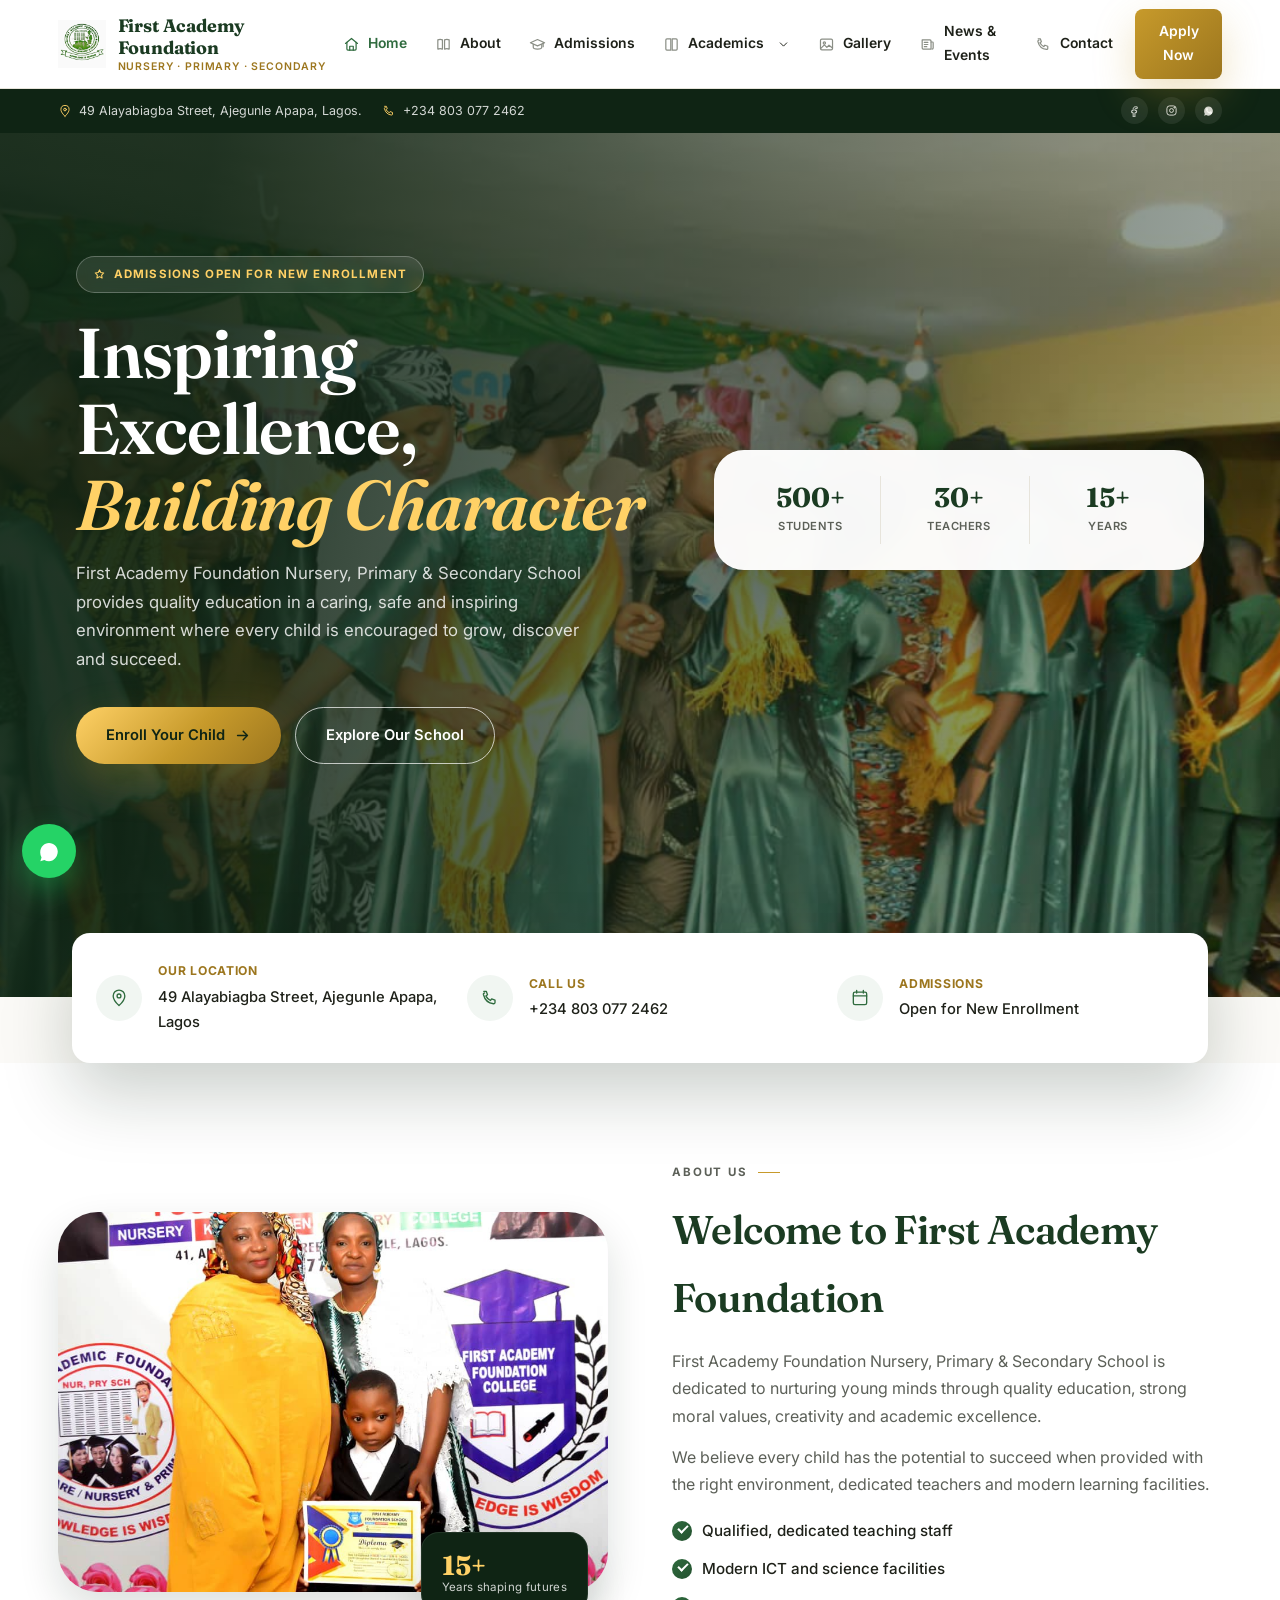
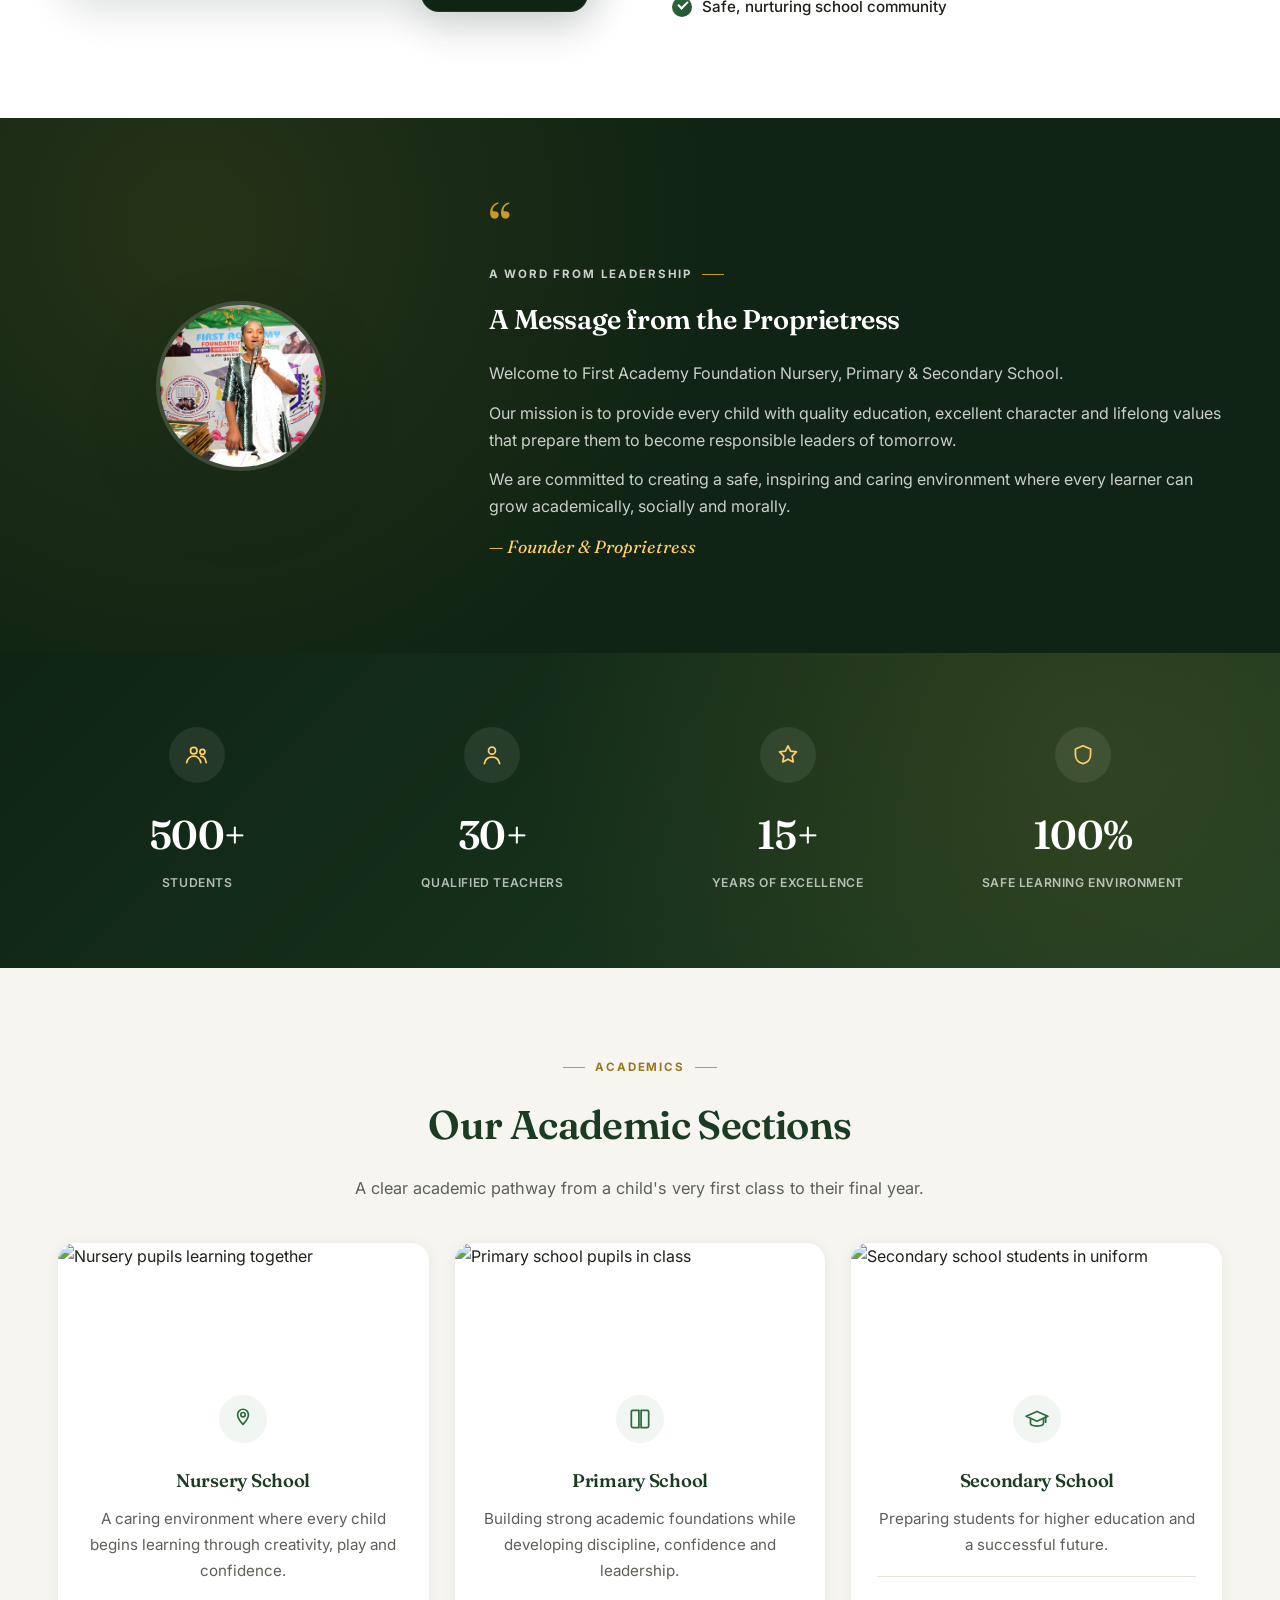
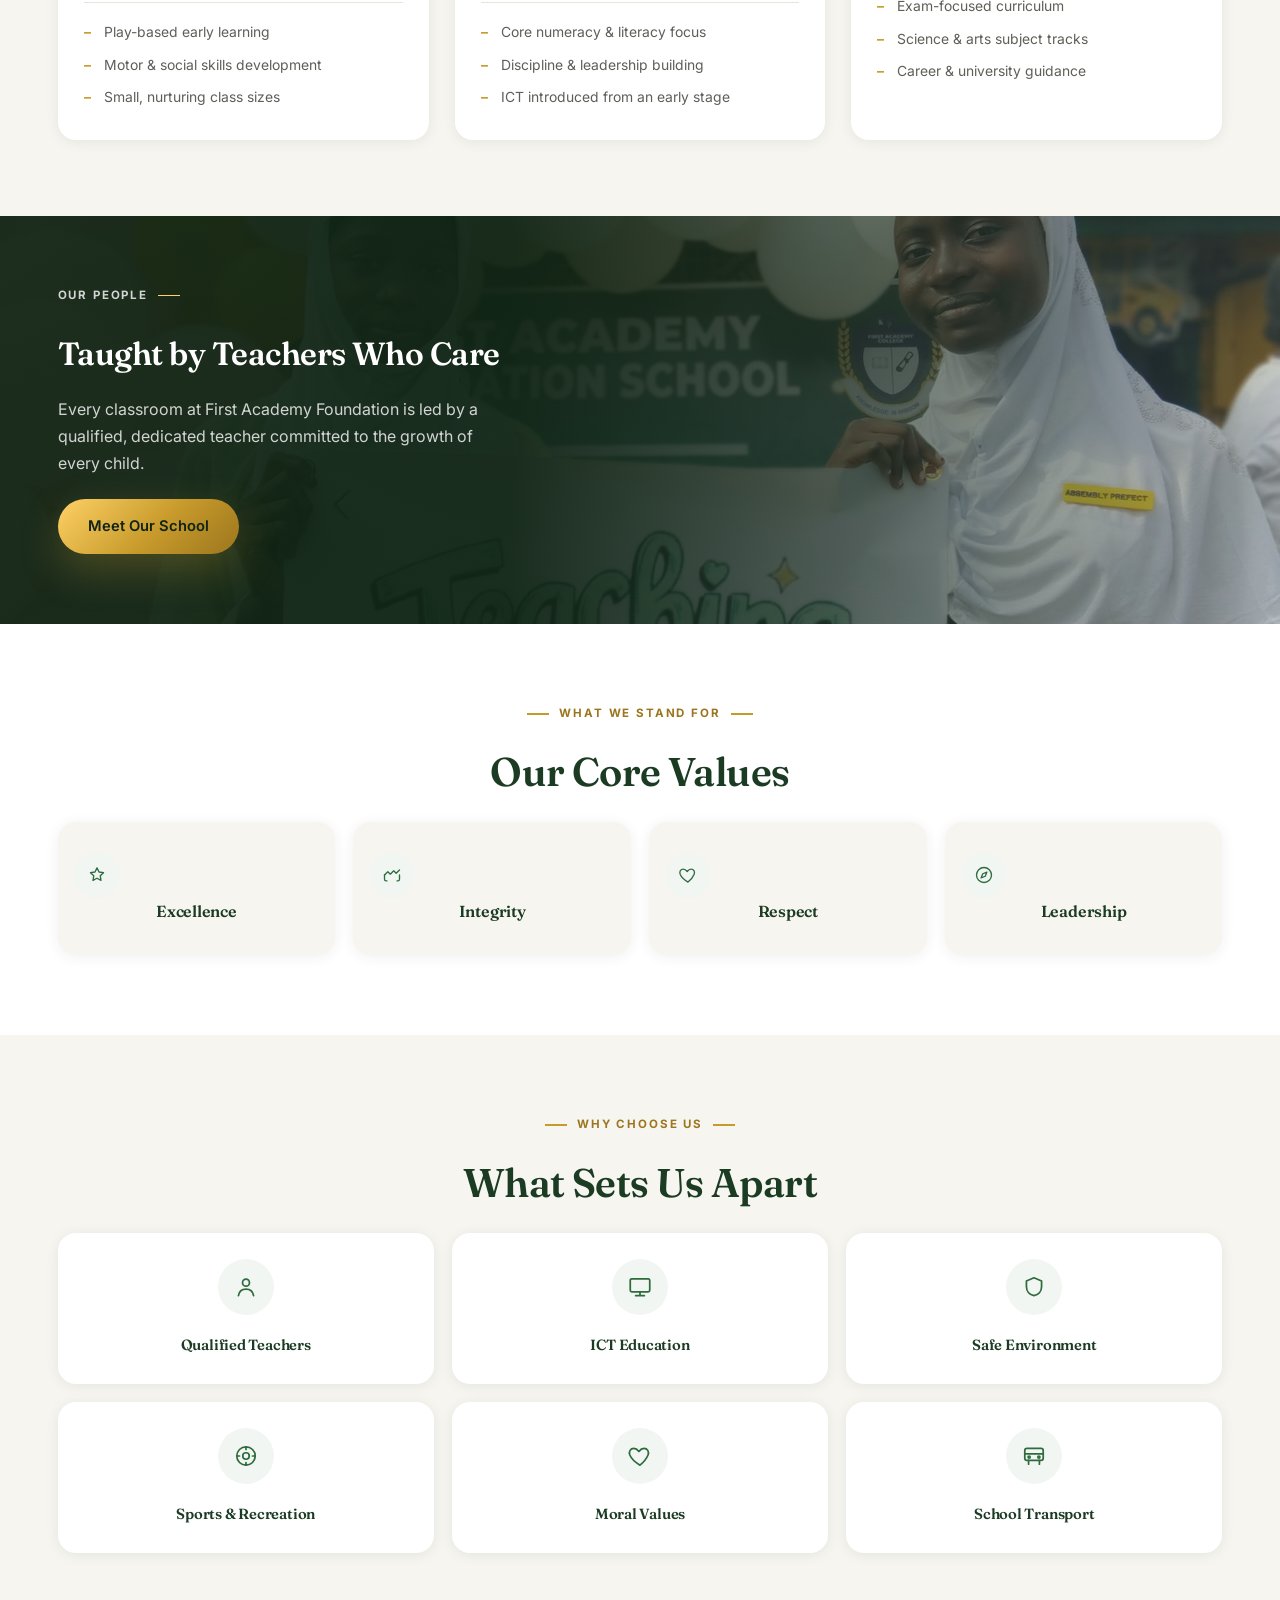
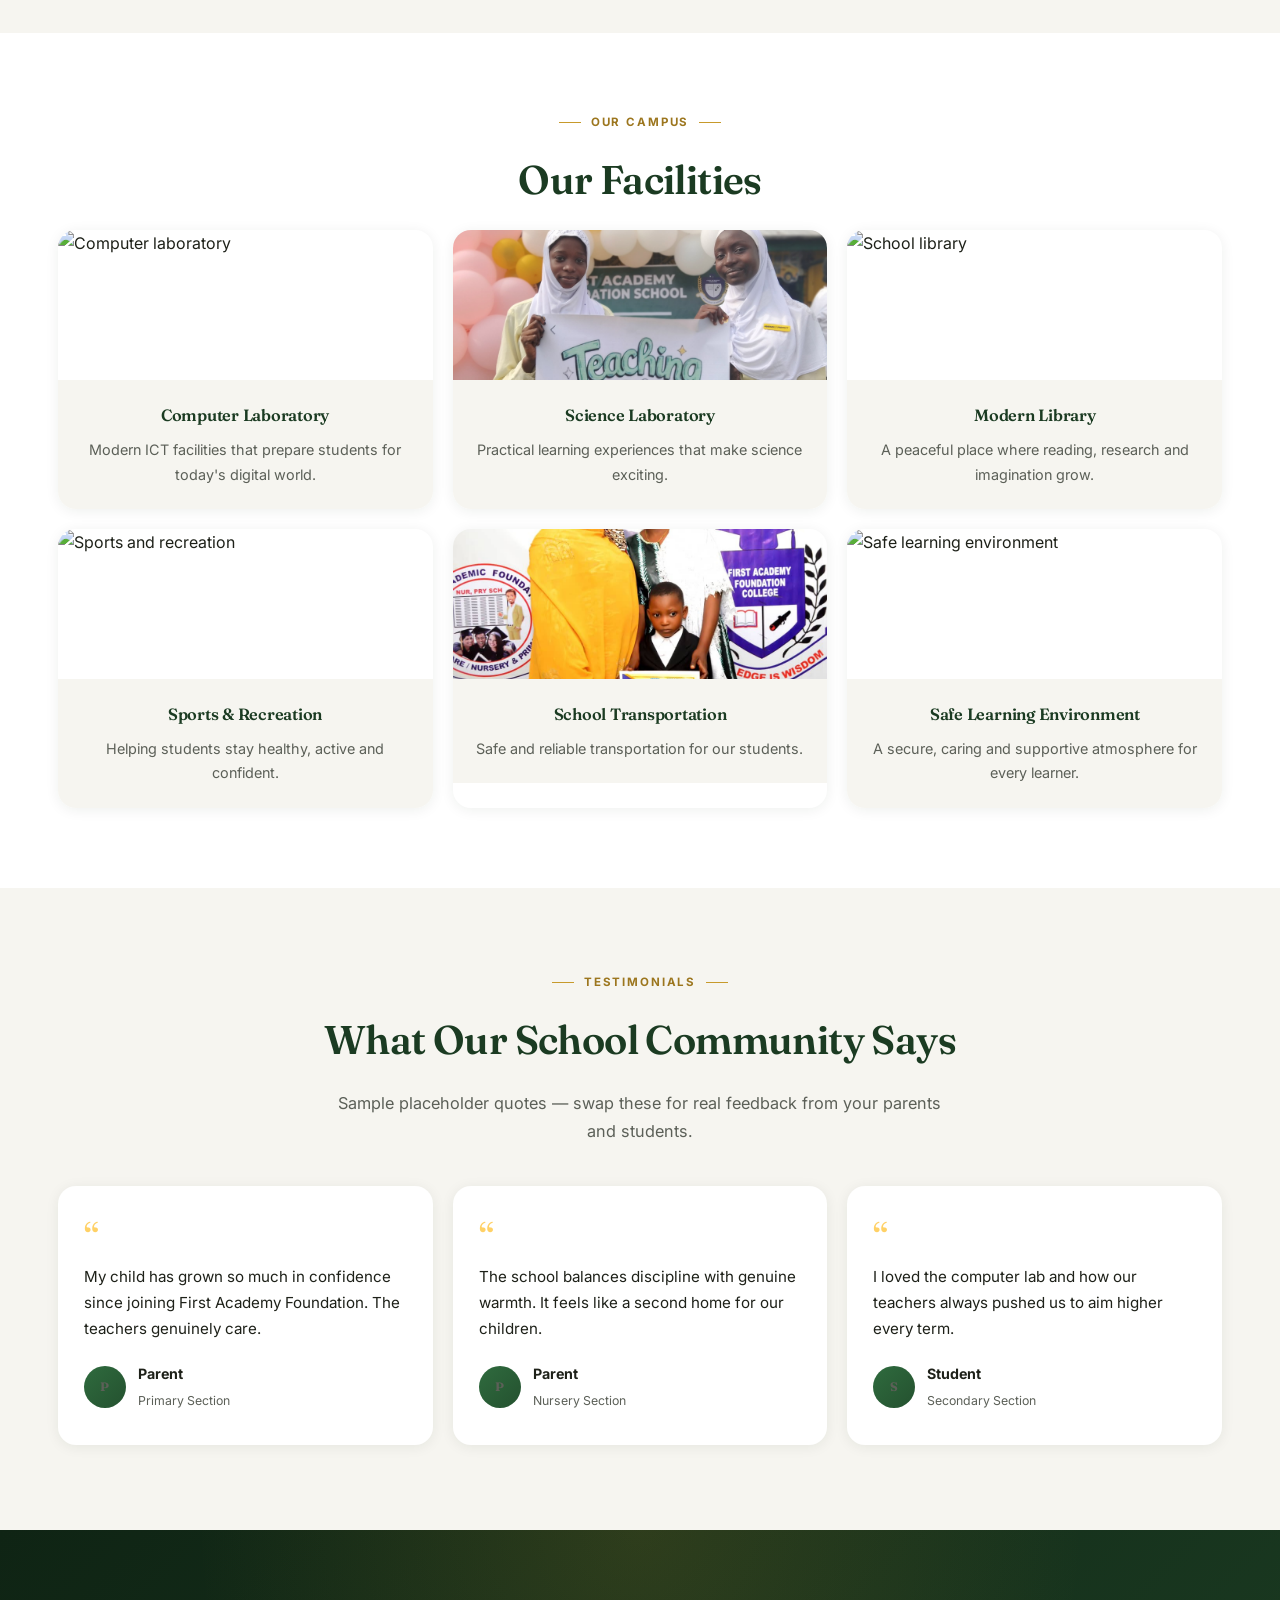
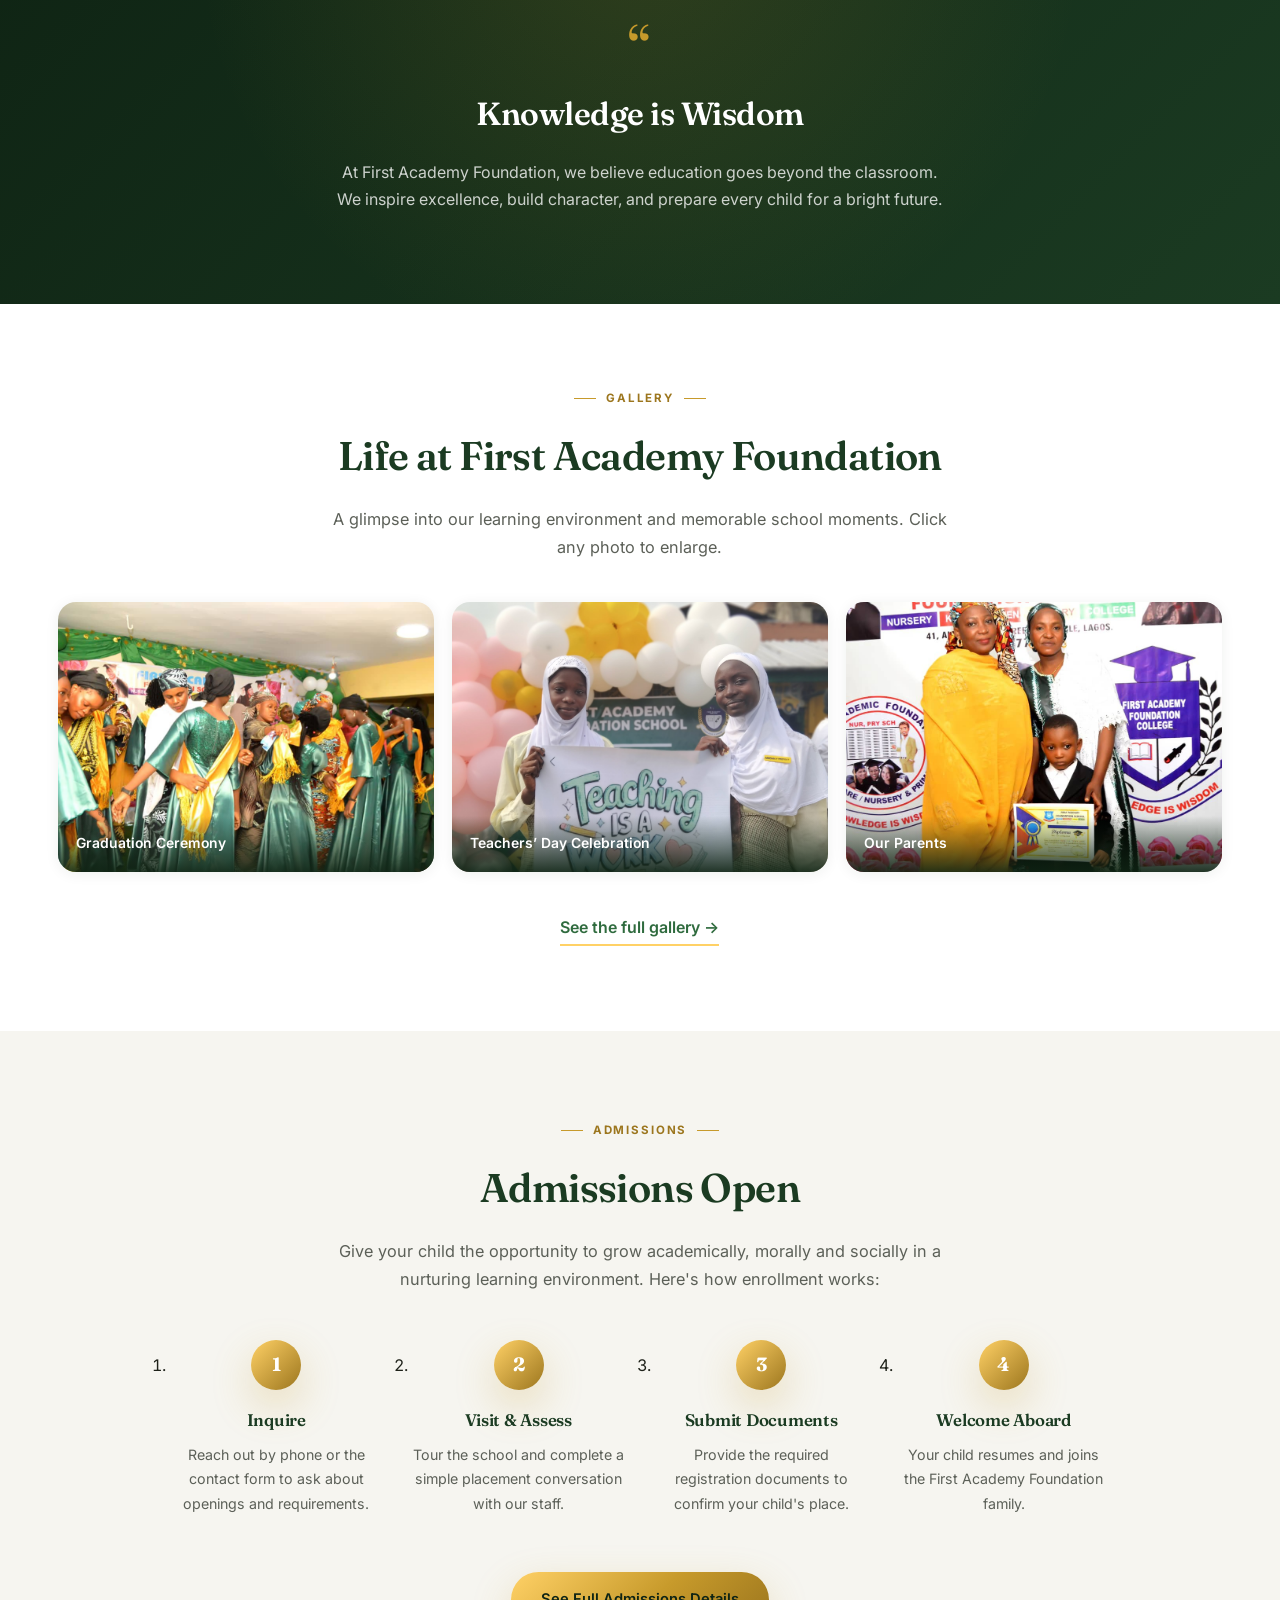
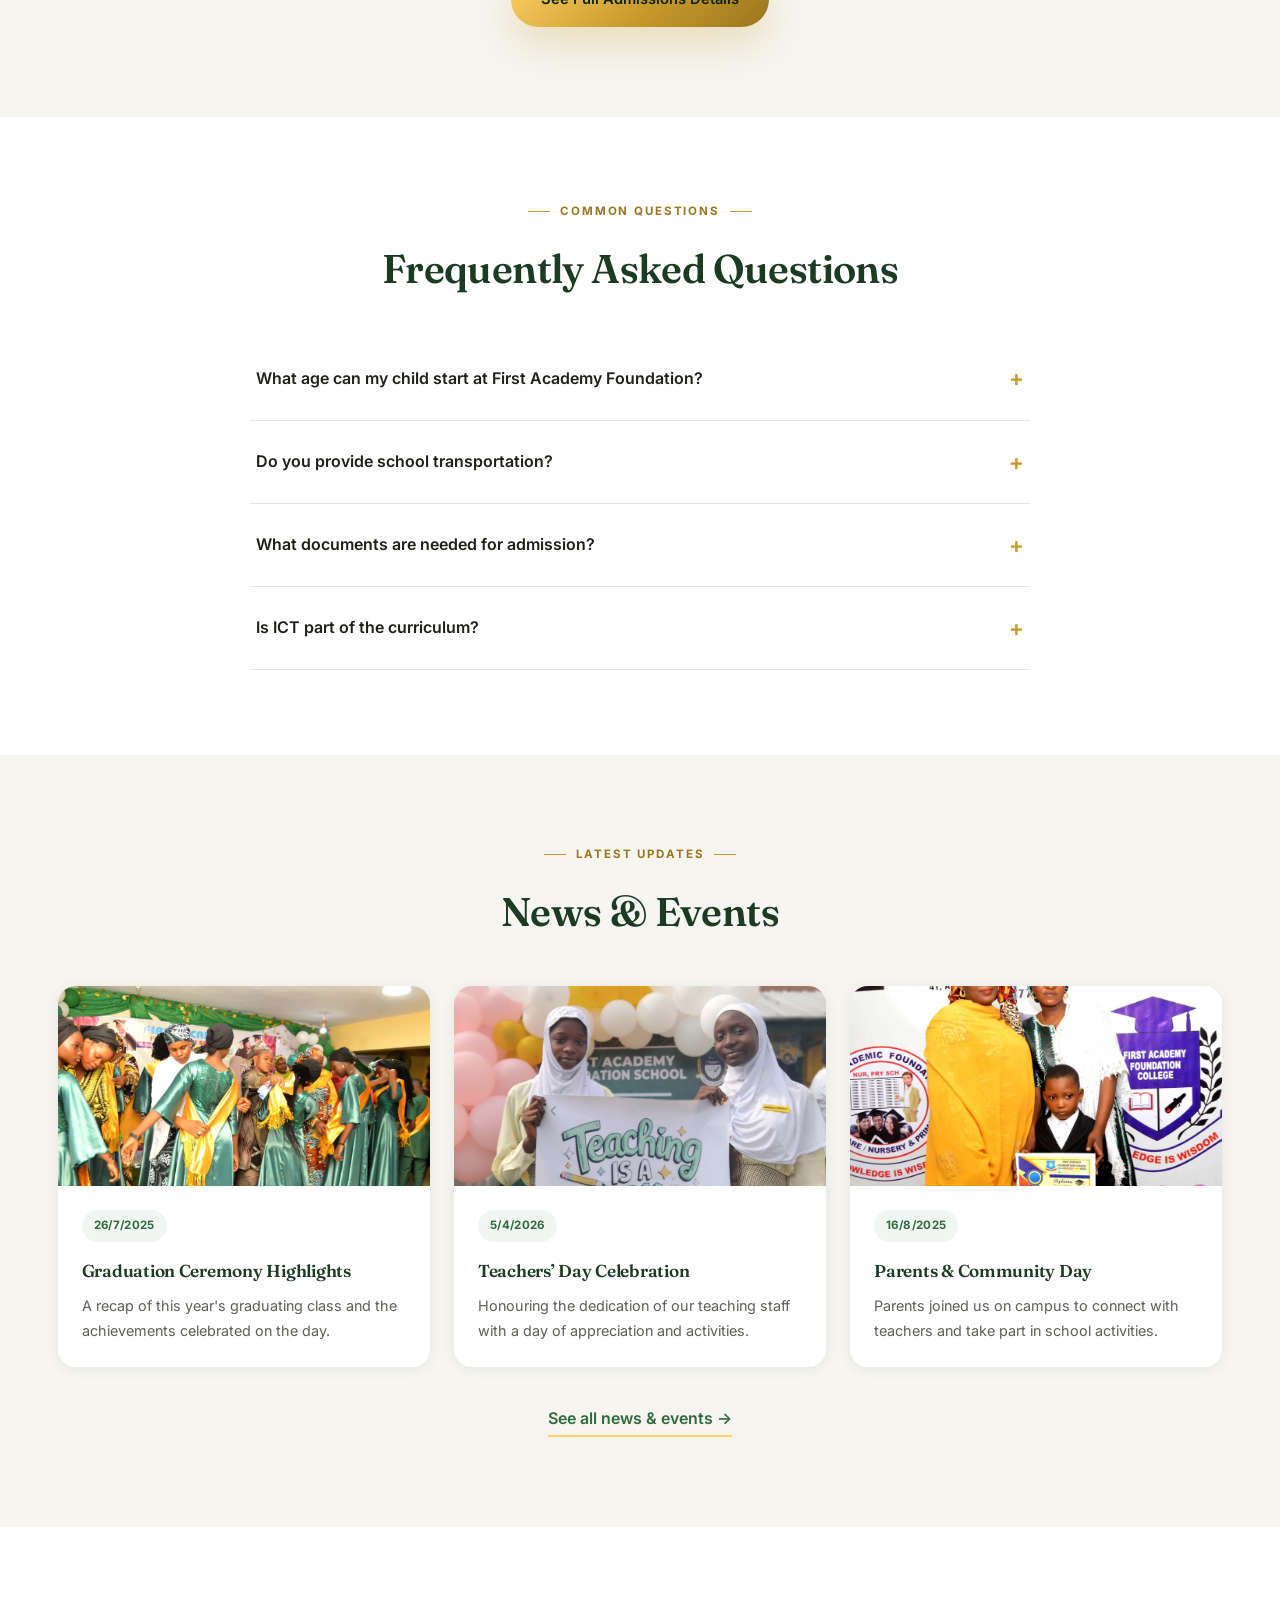
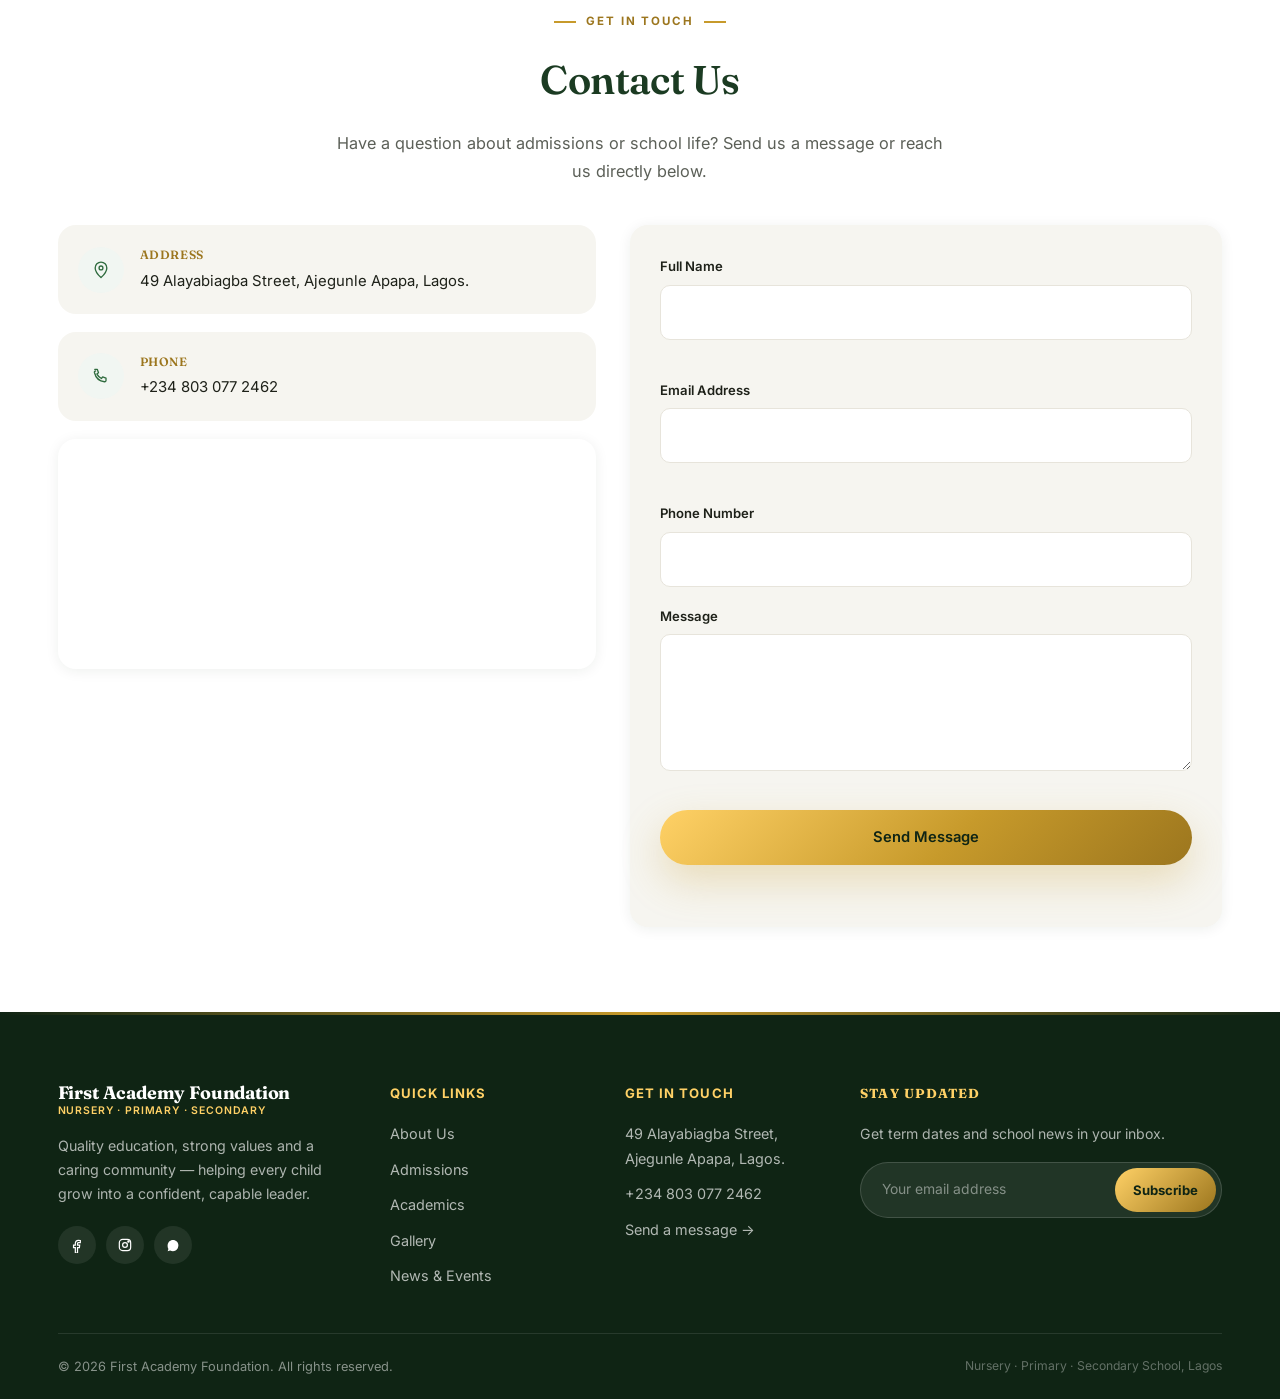
==== commit db6103db: "Replace placeholder dates and text in news section Updated news section with actual event dates and " ====
--- a/index.html
+++ b/index.html
@@ -394,12 +394,12 @@
       <div class="container">
         <p class="eyebrow">Latest Updates</p>
         <h2>News &amp; Events</h2>
-        <p class="section-text">Sample placeholder entries — replace these with your school's real announcements, term dates and events.</p>
+        <p class="section-text"></p>
         <div class="news-grid reveal-stagger">
           <article class="news-card">
             <img src="images/graduation.jpg" alt="Graduation ceremony">
             <div class="news-card-body">
-              <span class="news-date">Sample Date</span>
+              <span class="news-date">26/7/2025</span>
               <h3>Graduation Ceremony Highlights</h3>
               <p>A recap of this year's graduating class and the achievements celebrated on the day.</p>
             </div>
@@ -407,7 +407,7 @@
           <article class="news-card">
             <img src="images/teachers-day.jpg" alt="Teachers' Day celebration">
             <div class="news-card-body">
-              <span class="news-date">Sample Date</span>
+              <span class="news-date">5/4/2026</span>
               <h3>Teachers&rsquo; Day Celebration</h3>
               <p>Honouring the dedication of our teaching staff with a day of appreciation and activities.</p>
             </div>
@@ -415,7 +415,7 @@
           <article class="news-card">
             <img src="images/parents.jpg" alt="Parents event">
             <div class="news-card-body">
-              <span class="news-date">Sample Date</span>
+              <span class="news-date">16/8/2025</span>
               <h3>Parents &amp; Community Day</h3>
               <p>Parents joined us on campus to connect with teachers and take part in school activities.</p>
             </div>
--- a/styles.css
+++ b/styles.css
@@ -50,6 +50,7 @@
     line-height:1.7;
     -webkit-font-smoothing:antialiased;
     font-size:16px;
+    padding-top:var(--header-h);
 }
 
 img{ max-width:100%; display:block; }
@@ -127,7 +128,7 @@
 /* ========= HEADER / NAV ========= */
 
 header{
-    position:sticky; top:0; left:0; width:100%;
+    position:fixed; top:0; left:0; width:100%;
     background:rgba(255,255,255,.98);
     box-shadow:0 1px 0 var(--line);
     z-index:1000;
@@ -256,7 +257,7 @@
 .hero{
     min-height:92vh;
     display:flex; align-items:center; text-align:left;
-    padding:calc(var(--header-h) + 40px) 20px 150px;
+    padding:40px 20px 150px;
     position:relative;
     background:
         linear-gradient(100deg, rgba(15,36,20,.92) 15%, rgba(15,36,20,.62) 55%, rgba(15,36,20,.35)),
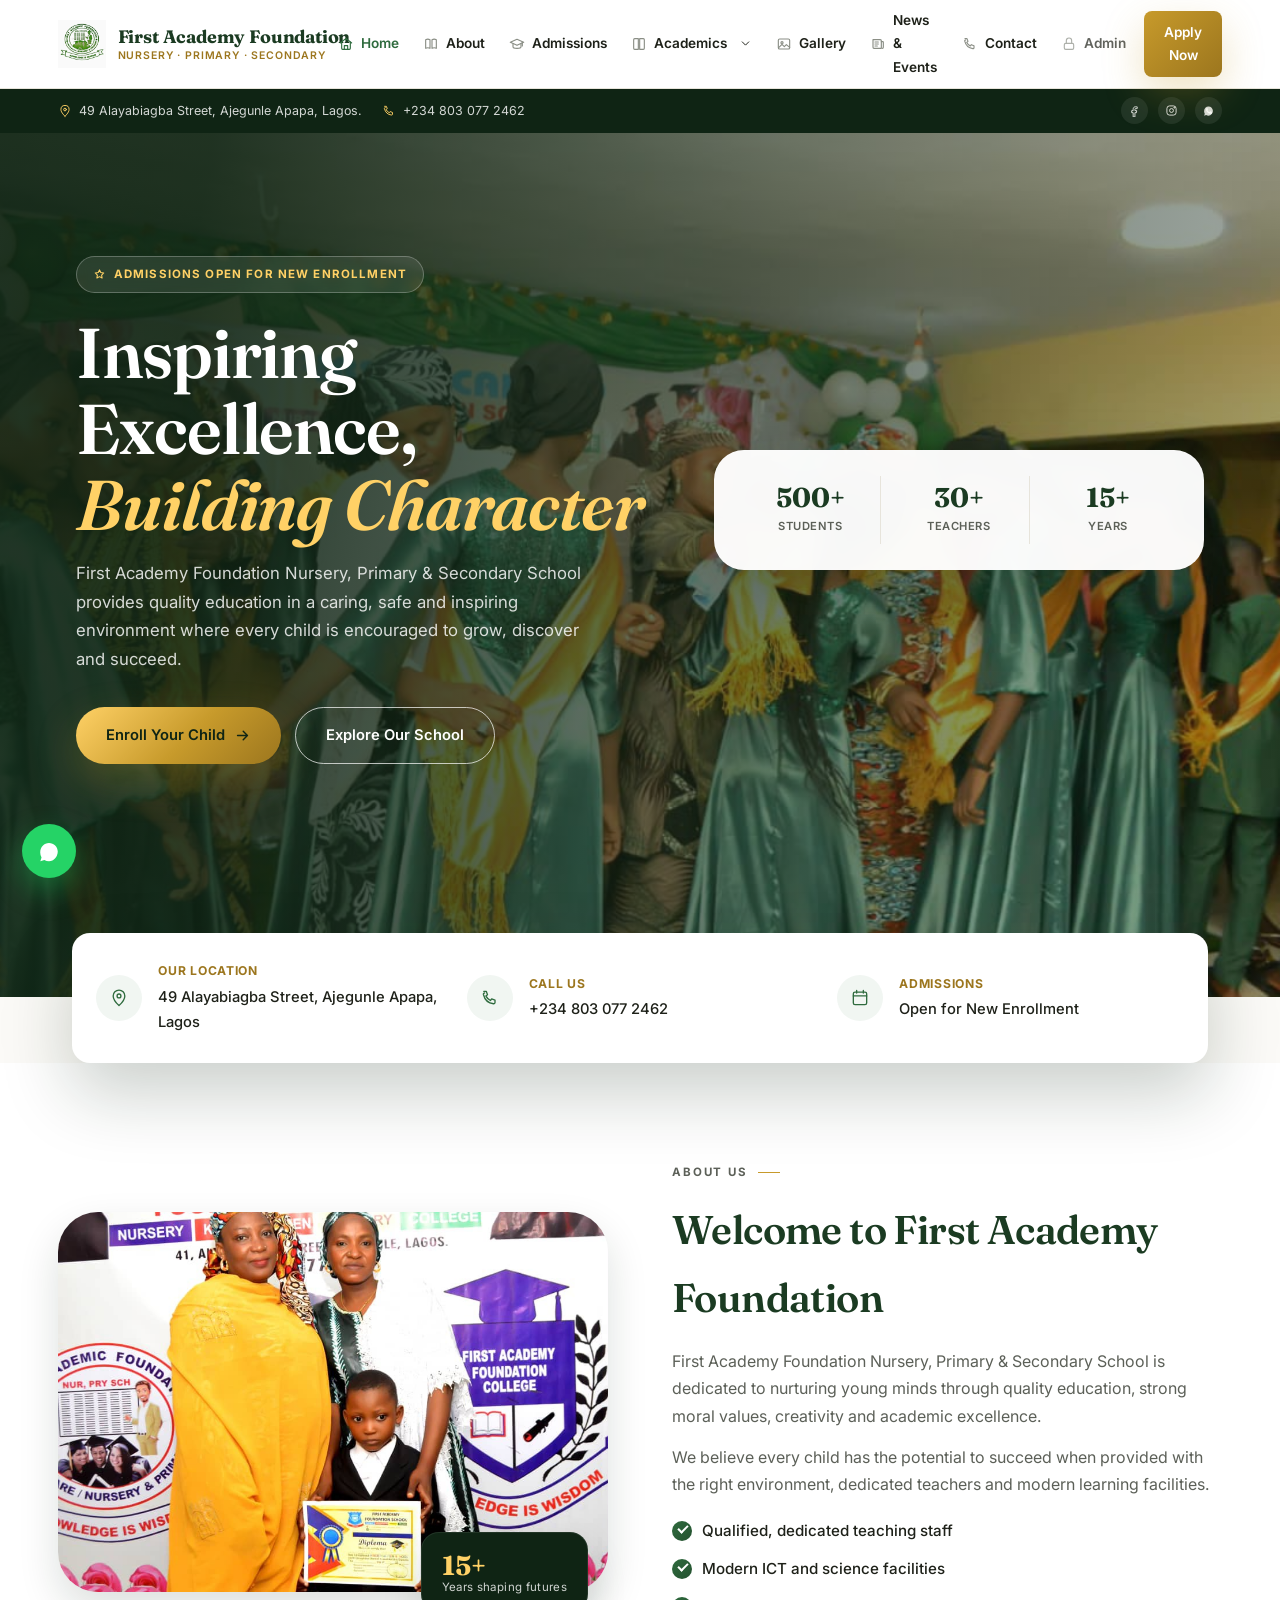
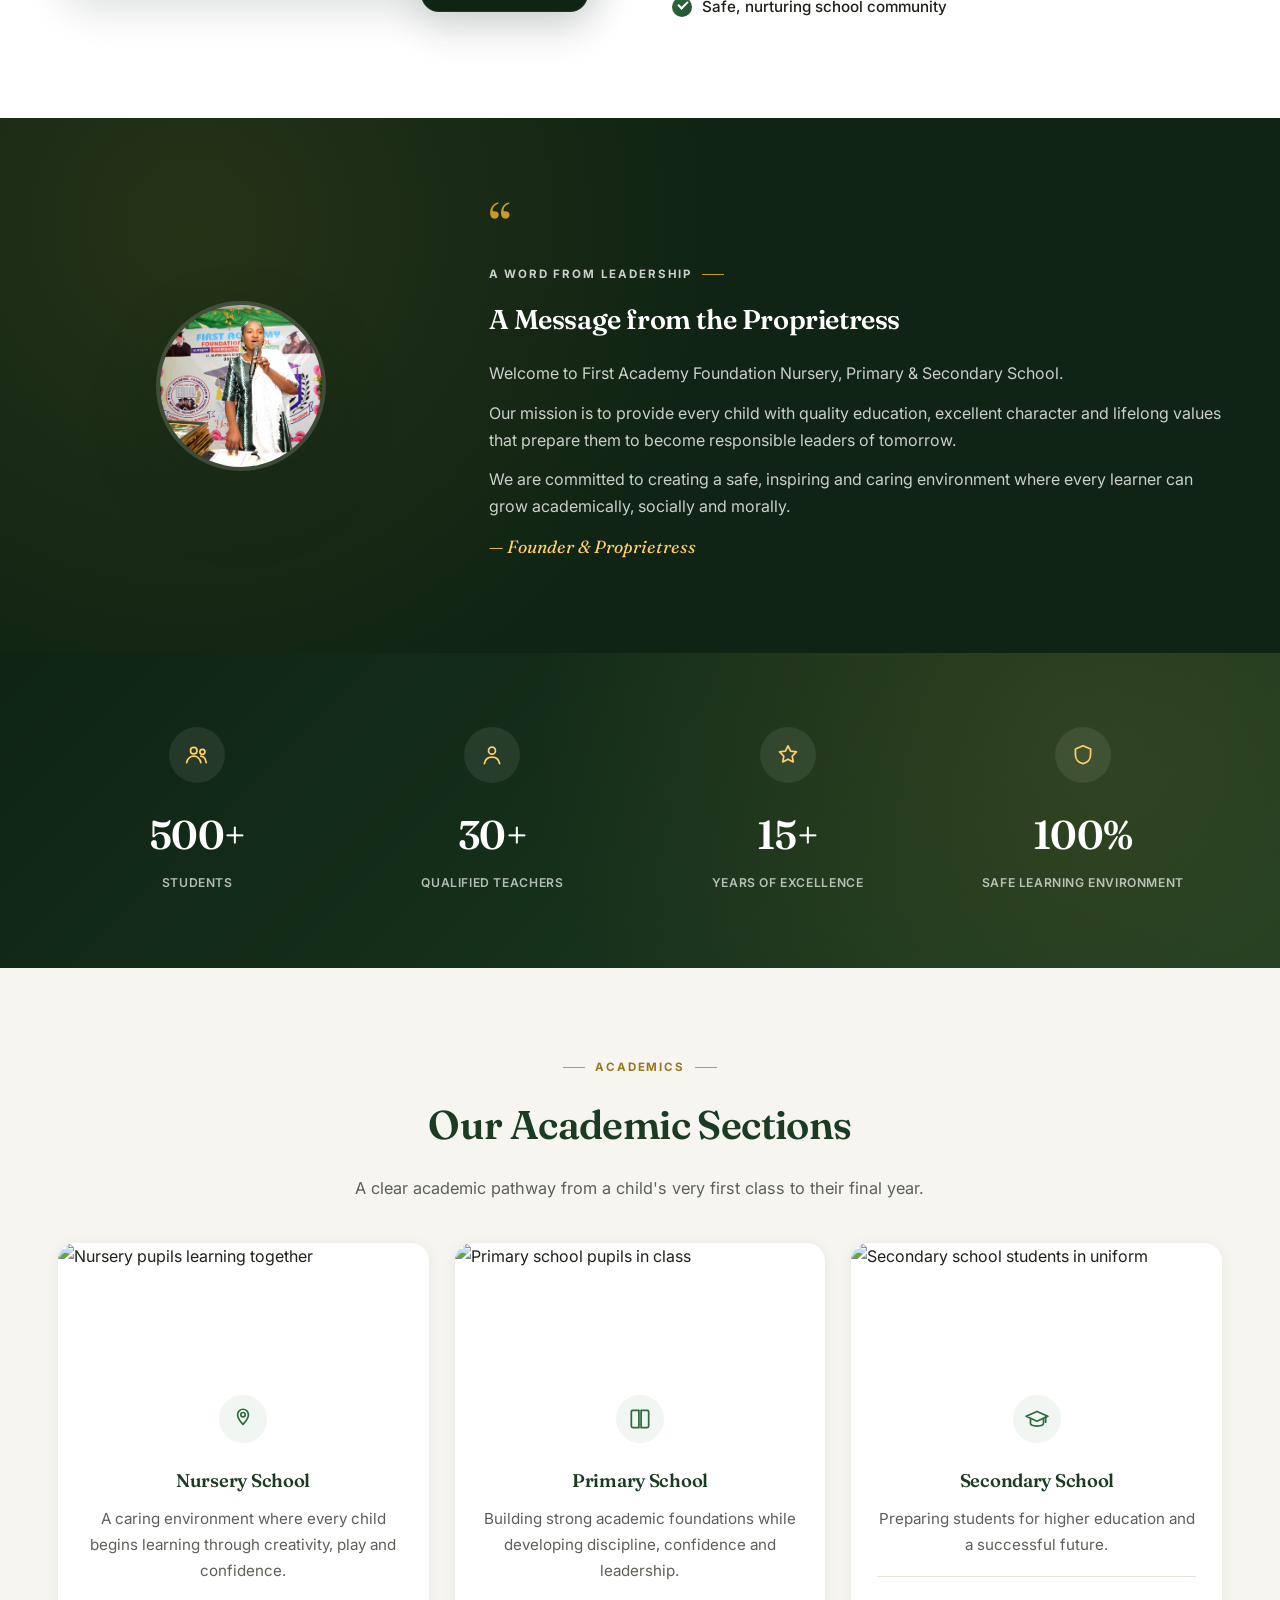
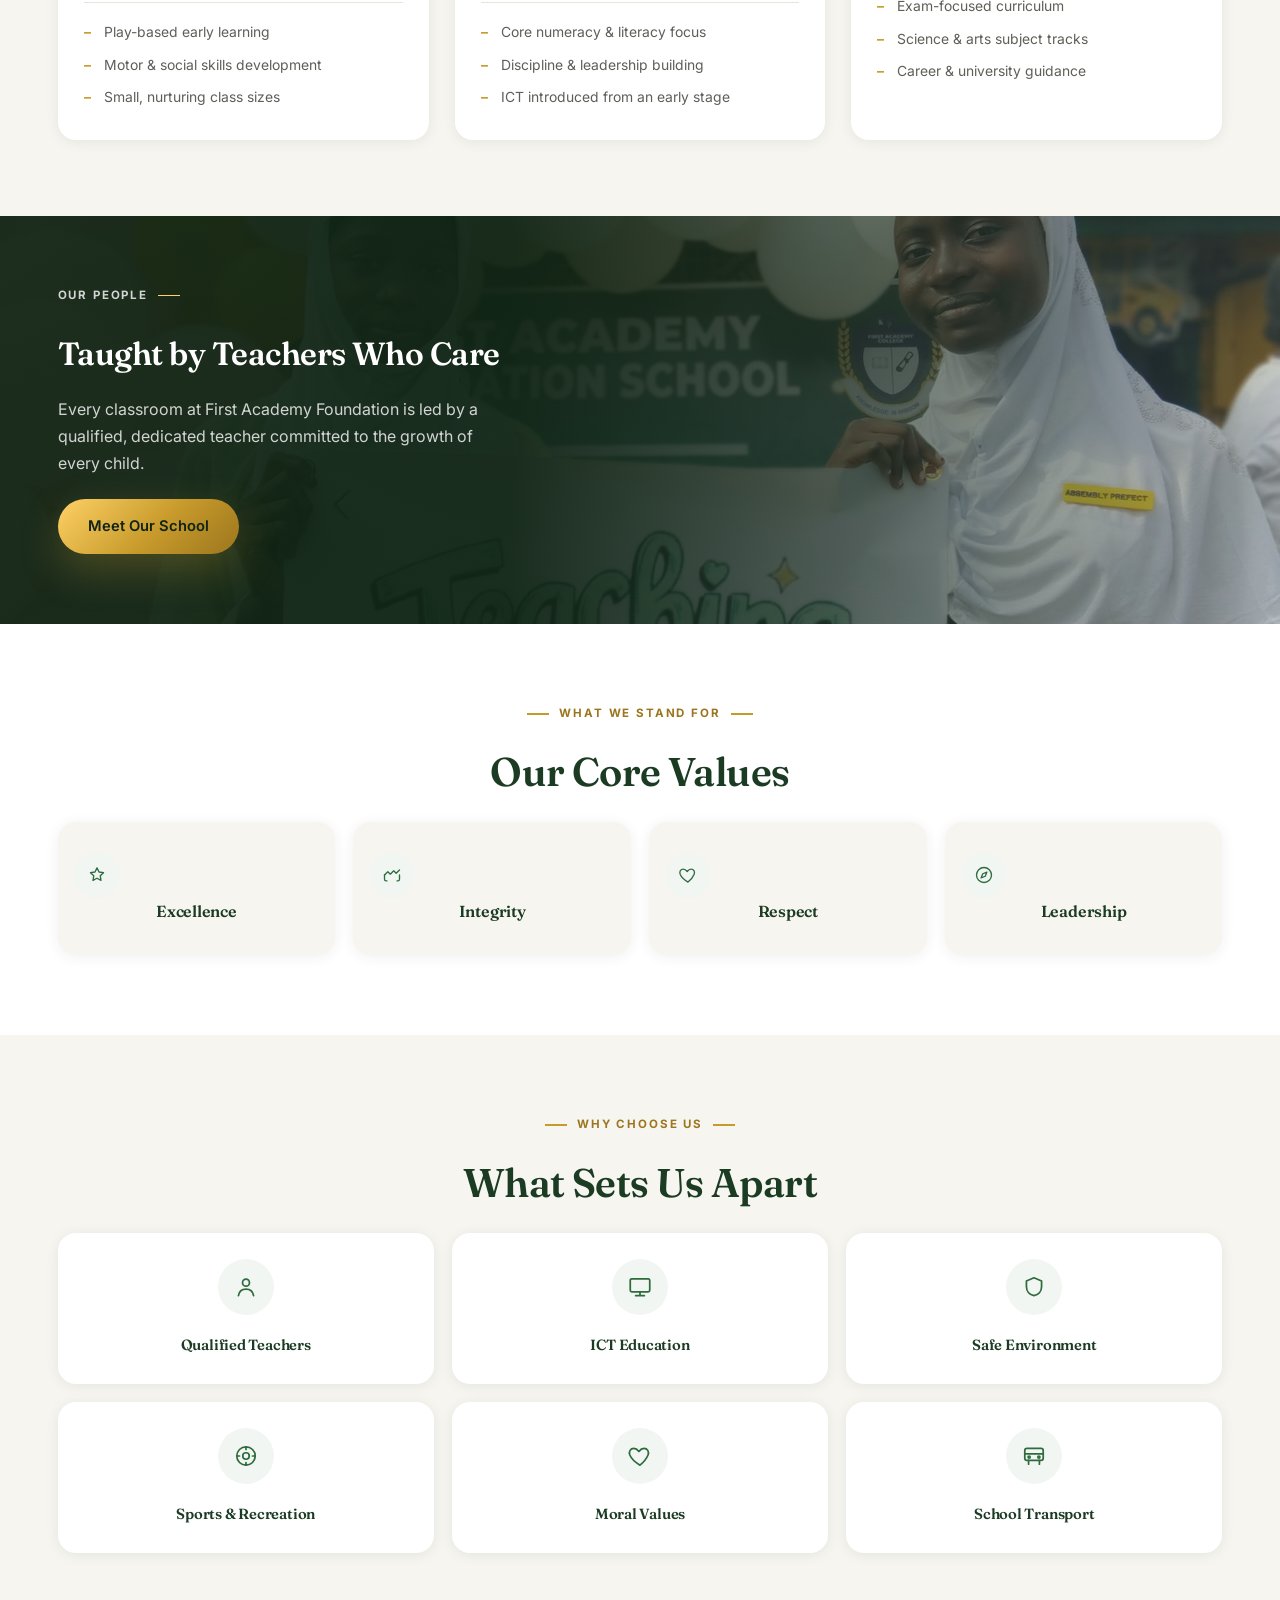
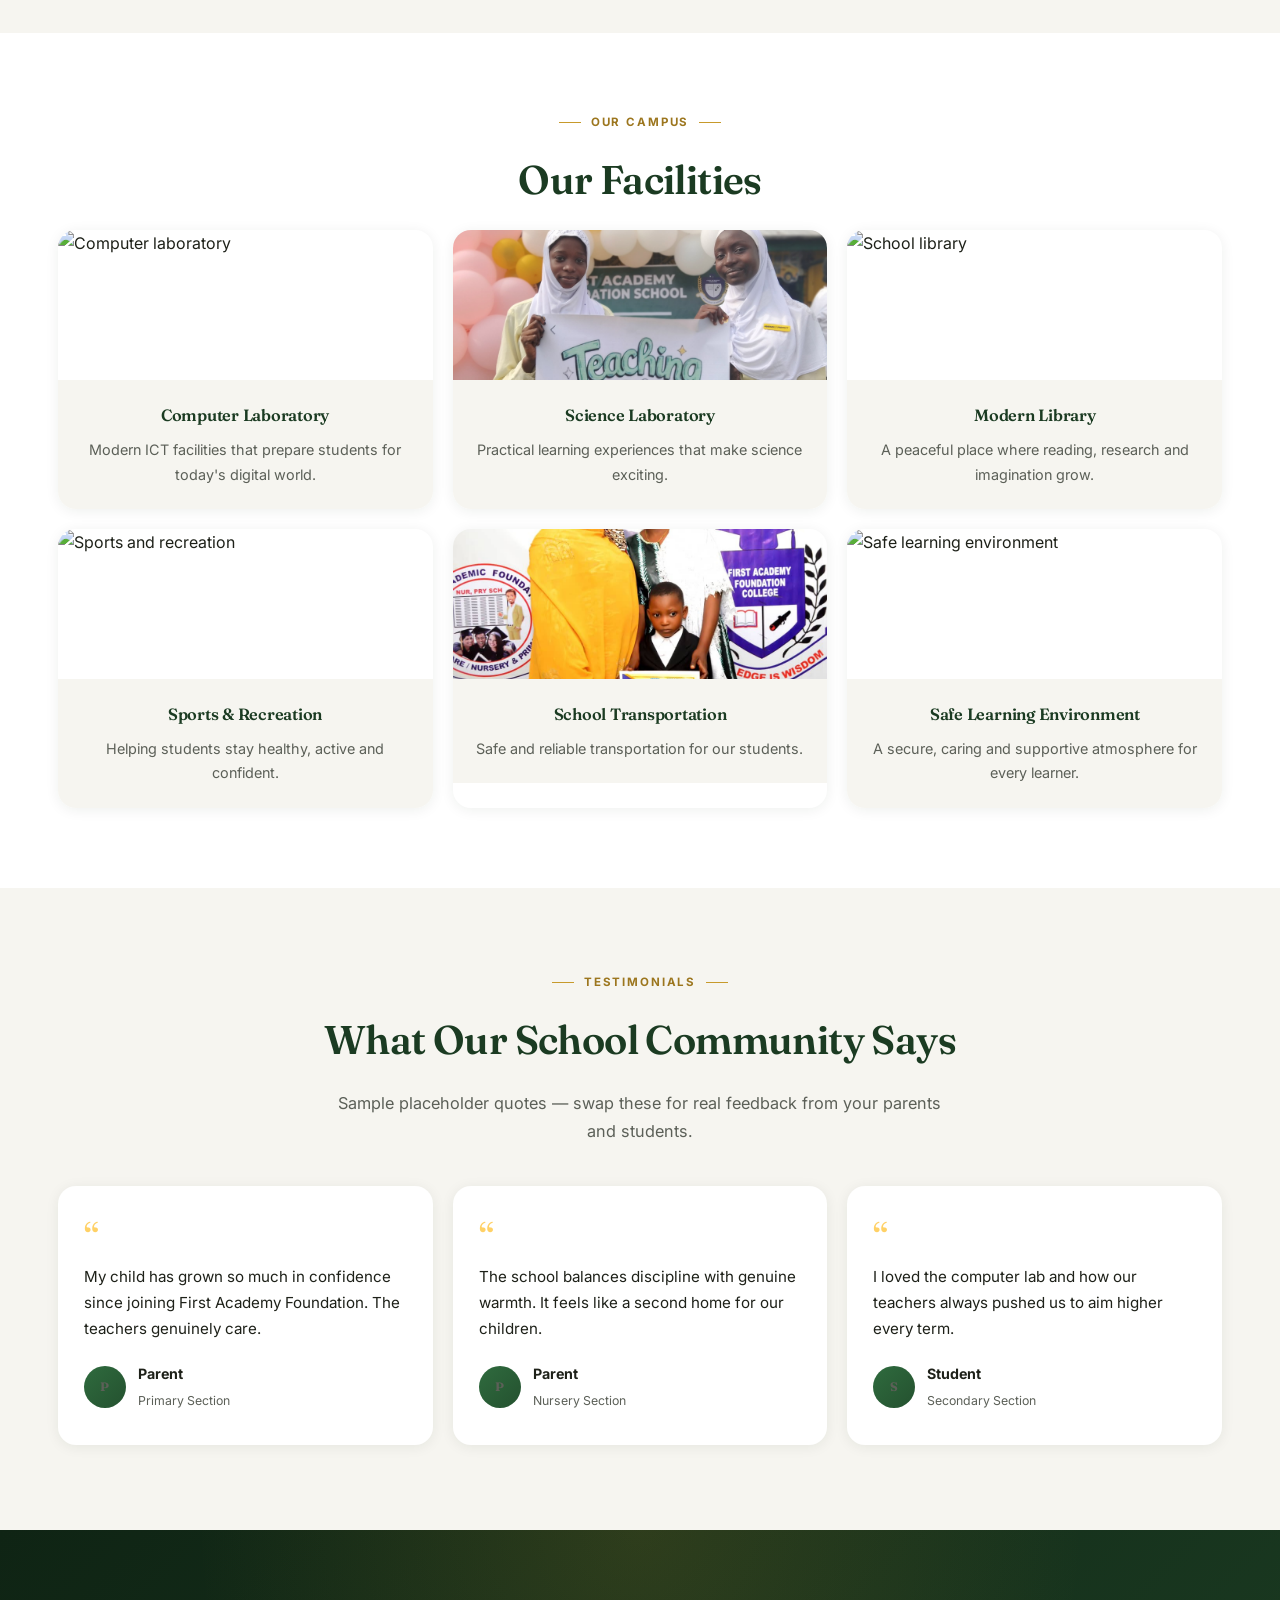
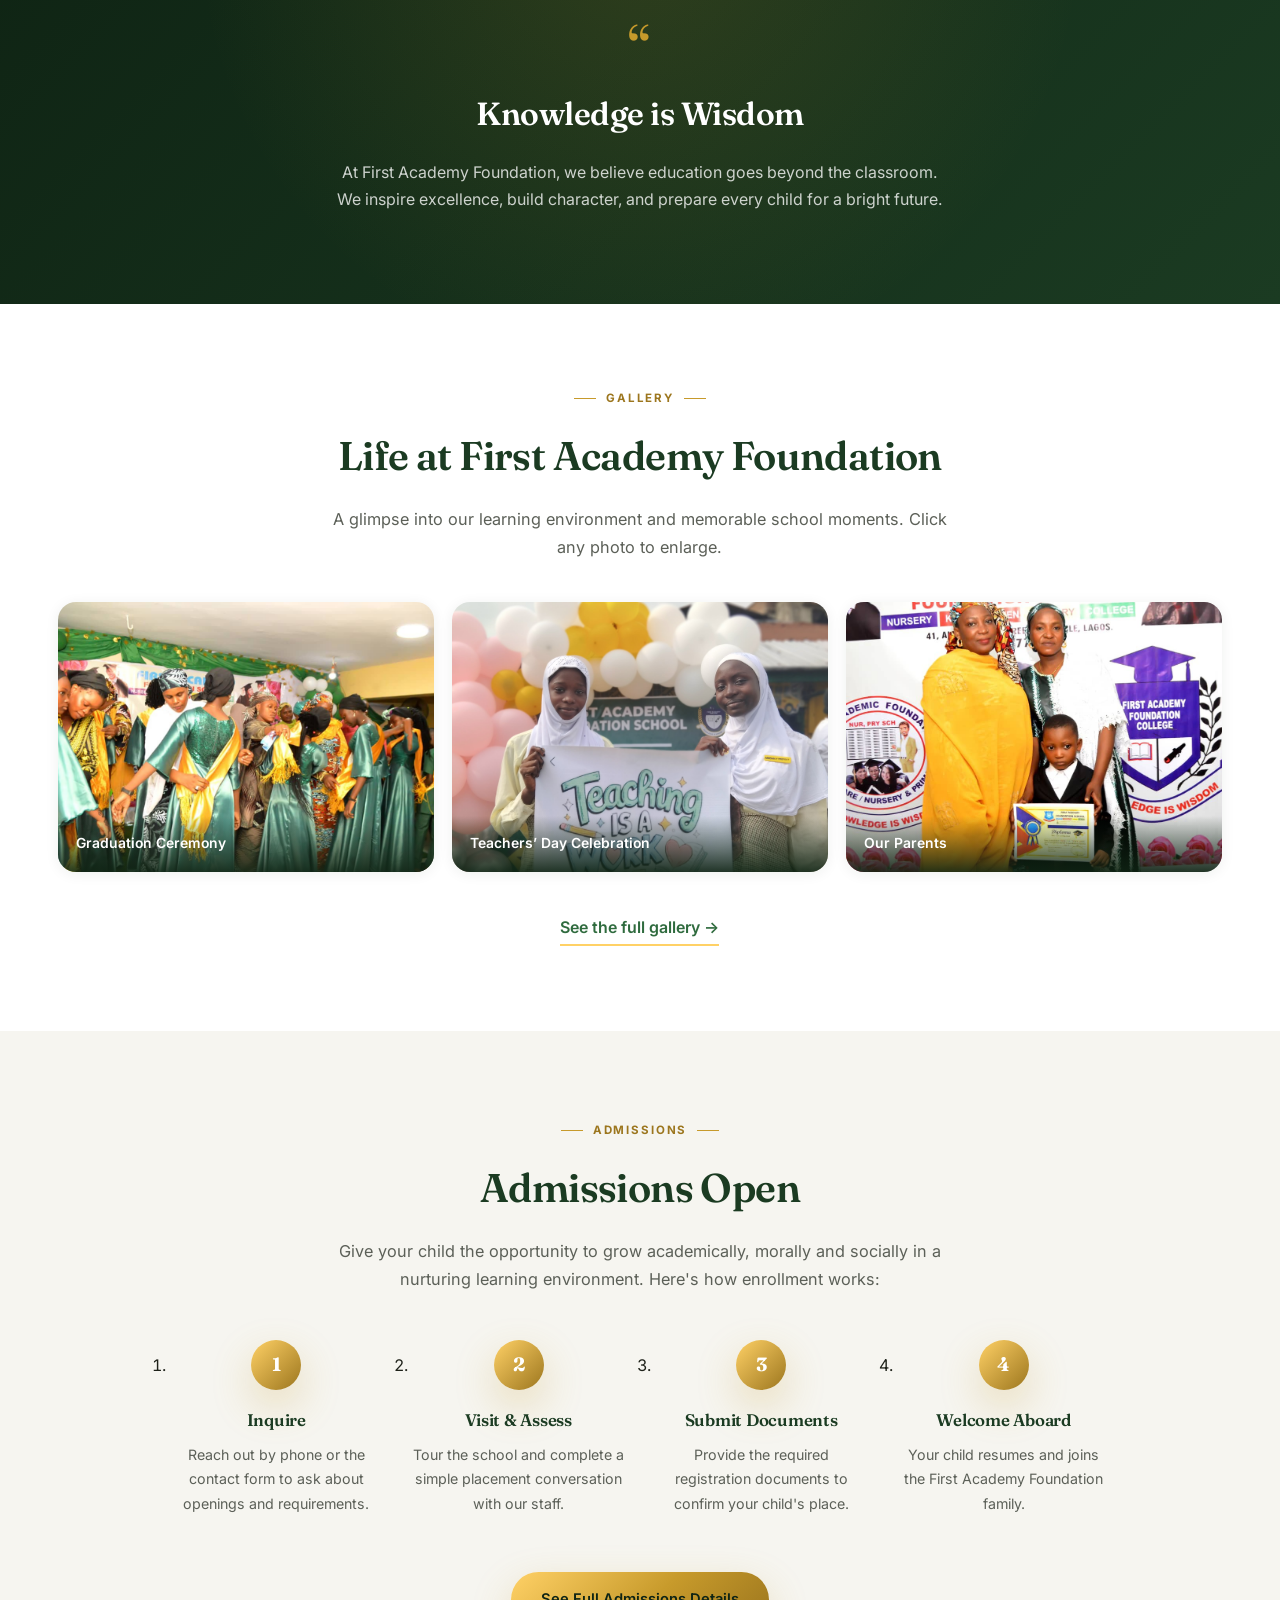
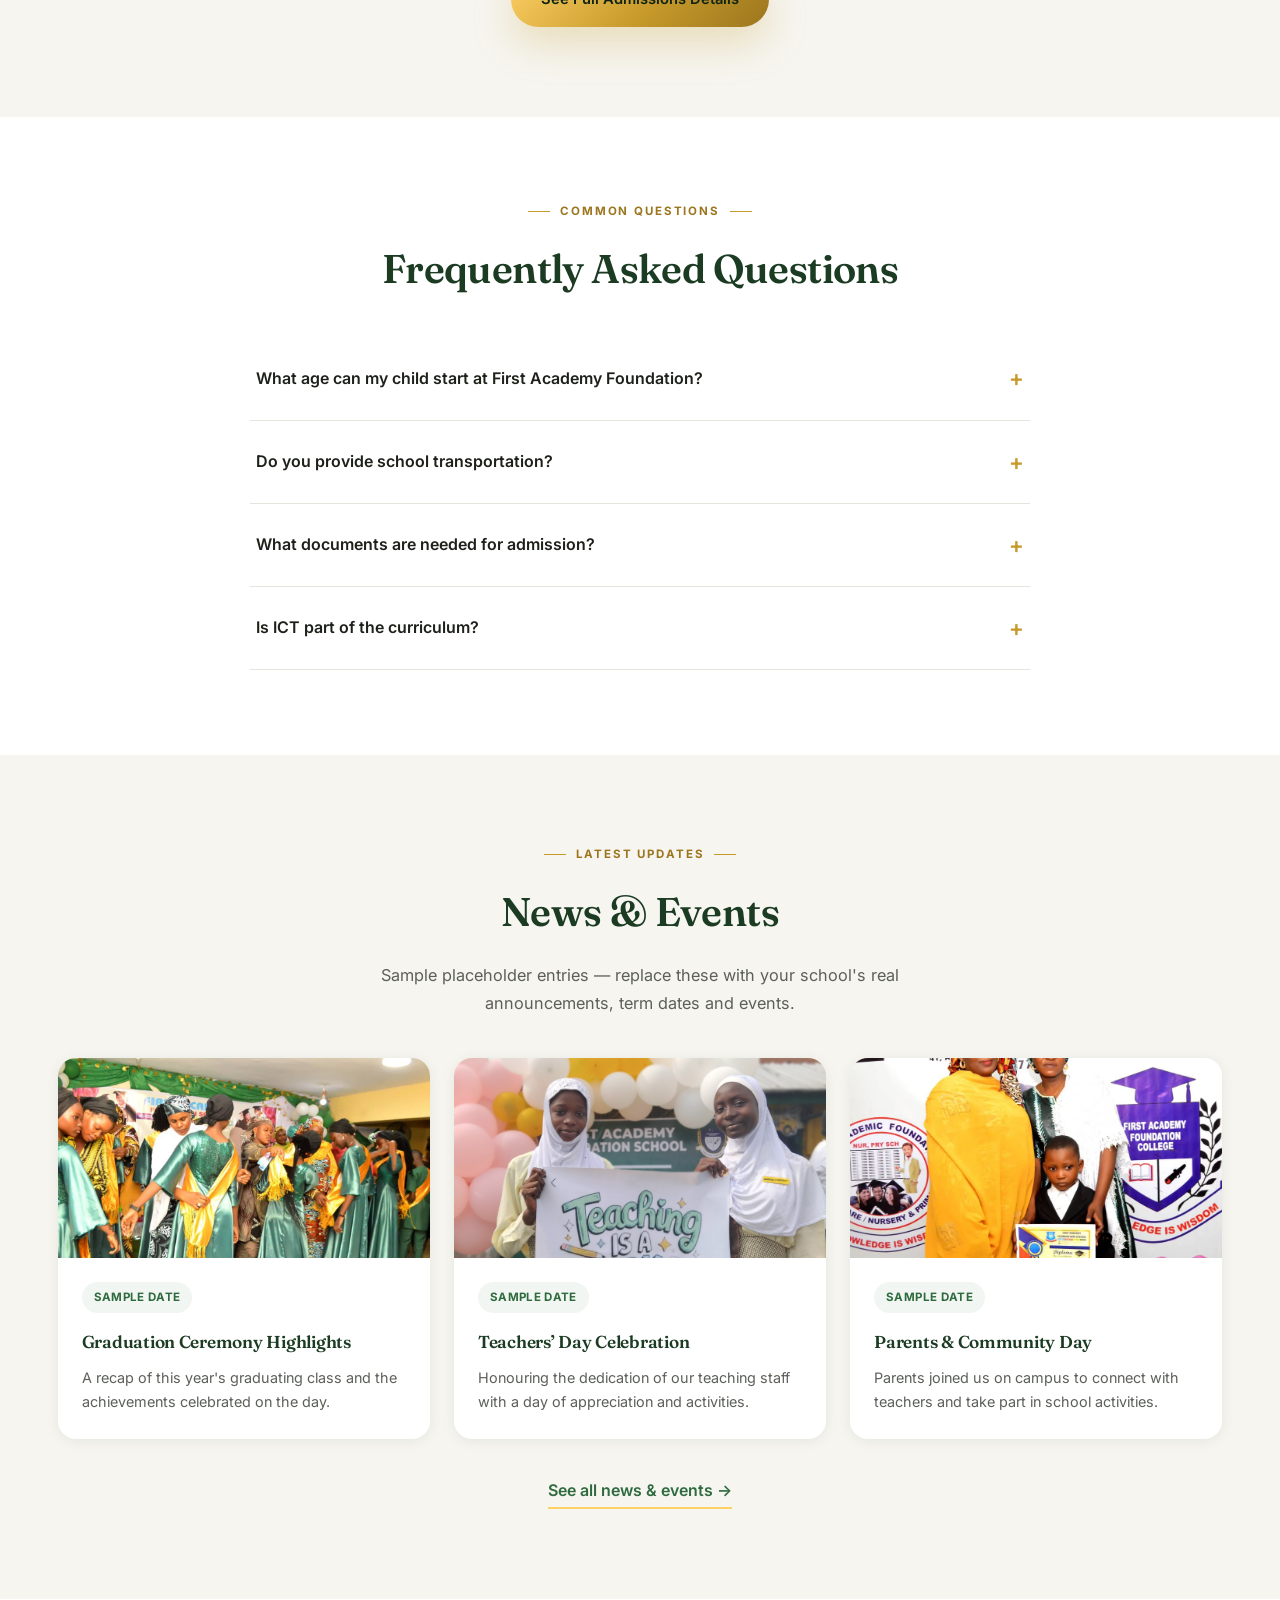
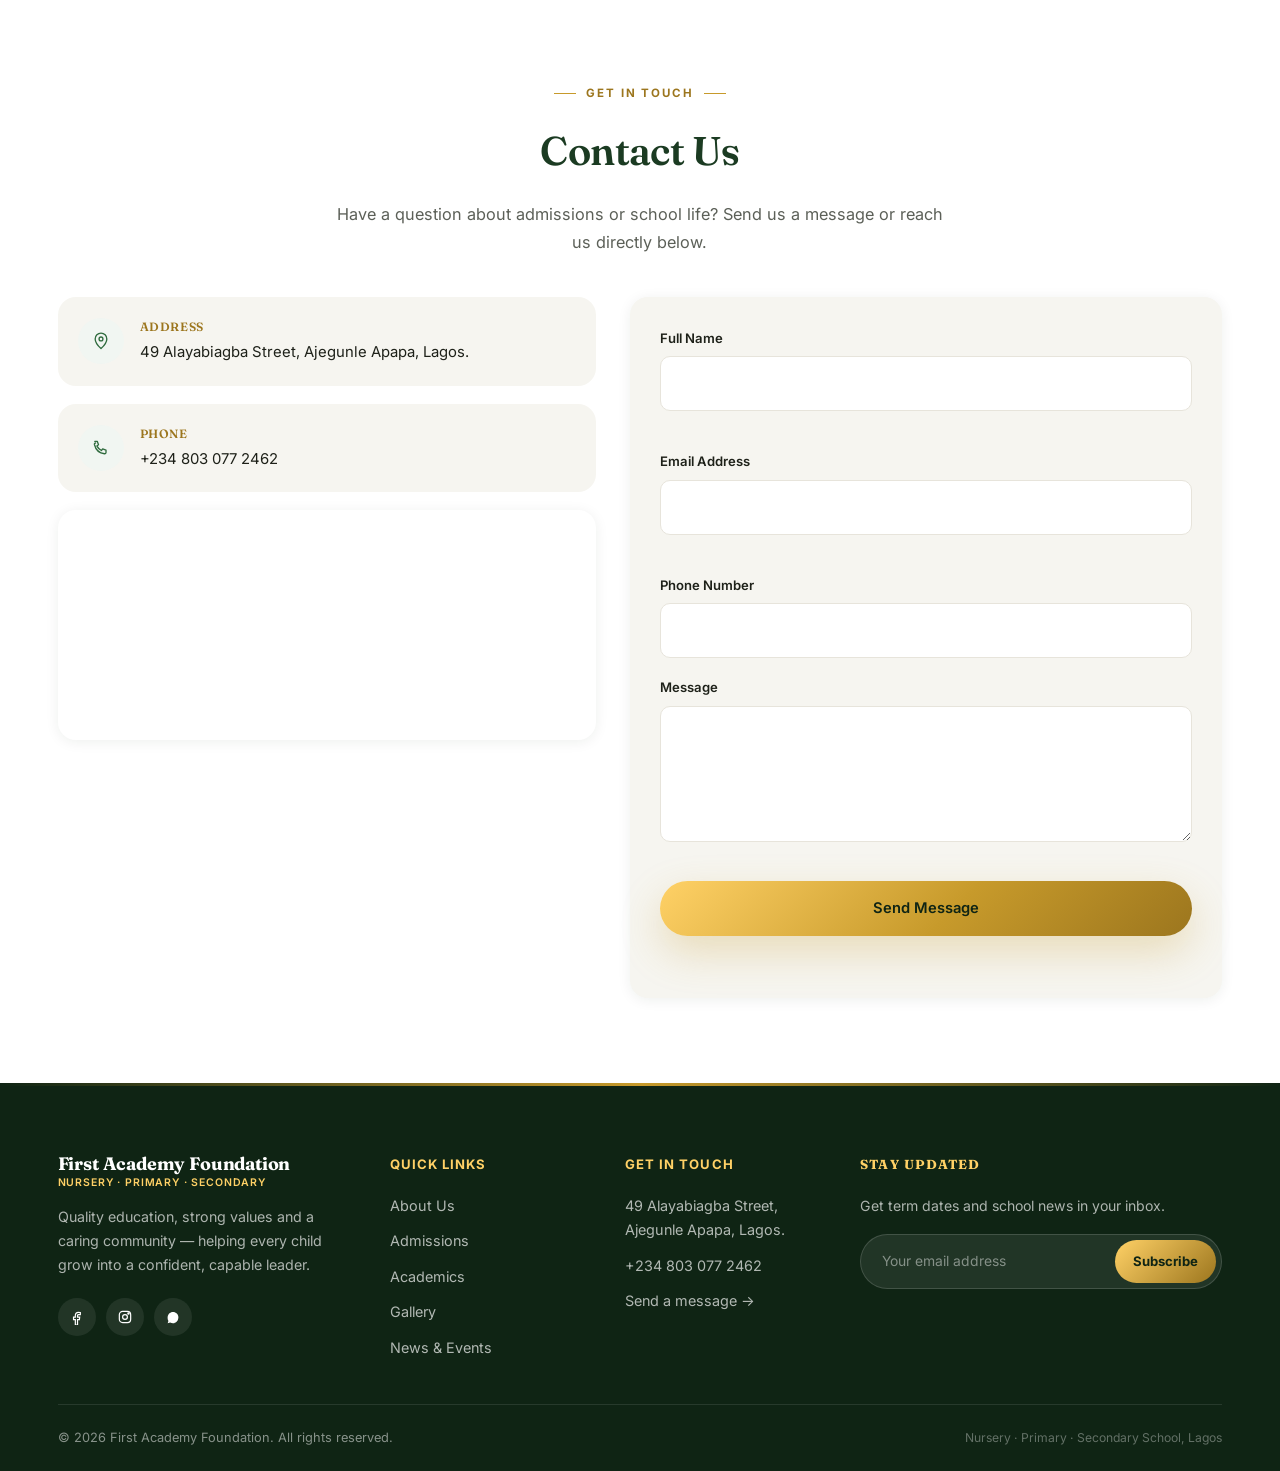
==== commit 6e915ff7: "Add files via upload" ====
--- a/index.html
+++ b/index.html
@@ -49,6 +49,7 @@
           <li><a href="gallery.html" class="nav-link"><span class="nav-icon"><svg viewBox="0 0 24 24" fill="none" stroke="currentColor" stroke-width="1.7" stroke-linecap="round" stroke-linejoin="round"><rect x="3.5" y="4.5" width="17" height="15" rx="2"/><circle cx="9" cy="10" r="1.6"/><path d="M4 17.5l5-5 3.5 3.5 3-3L20.5 17"/></svg></span>Gallery</a></li>
           <li><a href="news.html" class="nav-link"><span class="nav-icon"><svg viewBox="0 0 24 24" fill="none" stroke="currentColor" stroke-width="1.7" stroke-linecap="round" stroke-linejoin="round"><path d="M4.5 5.5h11a1.5 1.5 0 0 1 1.5 1.5v11.5H6a1.5 1.5 0 0 1-1.5-1.5V5.5z"/><path d="M17 8.5h2a1 1 0 0 1 1 1V17a1.5 1.5 0 0 1-1.5 1.5"/><path d="M7.5 9h5M7.5 12h5M7.5 15h3.5"/></svg></span>News & Events</a></li>
           <li><a href="contact.html" class="nav-link"><span class="nav-icon"><svg viewBox="0 0 24 24" fill="none" stroke="currentColor" stroke-width="1.7" stroke-linecap="round" stroke-linejoin="round"><path d="M4.5 4h3l1.5 4-2 1.5a12 12 0 0 0 5.5 5.5l1.5-2 4 1.5v3c0 1-.9 1.6-1.8 1.4C9.8 18.3 5.7 14.2 4.1 7.8 3.9 6.9 4.5 6 5.5 6"/></svg></span>Contact</a></li>
+          <li><a href="admin-login.html" class="nav-link" style="opacity:.7"><span class="nav-icon"><svg viewBox="0 0 24 24" fill="none" stroke="currentColor" stroke-width="1.7" stroke-linecap="round" stroke-linejoin="round"><rect x="5" y="11" width="14" height="9" rx="2"/><path d="M8 11V7a4 4 0 0 1 8 0v4"/></svg></span>Admin</a></li>
           <li><a href="contact.html" class="nav-cta">Apply Now</a></li>
         </ul>
       </nav>
@@ -169,7 +170,7 @@
         <p class="section-text">A clear academic pathway from a child's very first class to their final year.</p>
         <div class="academic-grid reveal-stagger">
           <article class="card" id="nursery">
-            <div class="card-photo"><img src="https://images.unsplash.com/photo-1632932693914-89b90ae3d16d?auto=format&fit=crop&w=900&q=80" alt="Nursery pupils learning together"></div>
+            <div class="card-photo"><img src="https://images.unsplash.com/photo-1632932693914-89b90ae3d16d?auto=format&fit=crop&w=900&q=80" alt="Nursery pupils learning together" data-section-photo="nursery"></div>
             <div class="card-body">
               <span class="icon-badge" aria-hidden="true"><svg viewBox="0 0 24 24" fill="none" stroke="currentColor" stroke-width="1.6" stroke-linecap="round" stroke-linejoin="round"><path d="M12 3c-2.8 0-5 2.2-5 5 0 3 2.2 6 5 9 2.8-3 5-6 5-9 0-2.8-2.2-5-5-5z"/><circle cx="12" cy="8" r="2"/></svg></span>
               <h3>Nursery School</h3>
@@ -182,7 +183,7 @@
             </div>
           </article>
           <article class="card" id="primary">
-            <div class="card-photo"><img src="https://images.unsplash.com/photo-1521493959102-bdd6677fdd81?auto=format&fit=crop&w=900&q=80" alt="Primary school pupils in class"></div>
+            <div class="card-photo"><img src="https://images.unsplash.com/photo-1521493959102-bdd6677fdd81?auto=format&fit=crop&w=900&q=80" alt="Primary school pupils in class" data-section-photo="primary"></div>
             <div class="card-body">
               <span class="icon-badge" aria-hidden="true"><svg viewBox="0 0 24 24" fill="none" stroke="currentColor" stroke-width="1.6" stroke-linecap="round" stroke-linejoin="round"><path d="M4 5.5C4 4.7 4.7 4 5.5 4H11v16H5.5A1.5 1.5 0 0 1 4 18.5v-13z"/><path d="M20 5.5c0-.8-.7-1.5-1.5-1.5H13v16h5.5a1.5 1.5 0 0 0 1.5-1.5v-13z"/></svg></span>
               <h3>Primary School</h3>
@@ -195,7 +196,7 @@
             </div>
           </article>
           <article class="card" id="secondary">
-            <div class="card-photo"><img src="https://images.unsplash.com/photo-1548102249-acdce64fffbd?auto=format&fit=crop&w=900&q=80" alt="Secondary school students in uniform"></div>
+            <div class="card-photo"><img src="https://images.unsplash.com/photo-1548102249-acdce64fffbd?auto=format&fit=crop&w=900&q=80" alt="Secondary school students in uniform" data-section-photo="secondary"></div>
             <div class="card-body">
               <span class="icon-badge" aria-hidden="true"><svg viewBox="0 0 24 24" fill="none" stroke="currentColor" stroke-width="1.6" stroke-linecap="round" stroke-linejoin="round"><path d="M2 9.5 12 5l10 4.5-10 4.5L2 9.5z"/><path d="M6 11.7v4.3c0 1.4 2.7 2.5 6 2.5s6-1.1 6-2.5v-4.3"/><path d="M20 9.5V15"/></svg></span>
               <h3>Secondary School</h3>
@@ -322,7 +323,7 @@
         <p class="eyebrow">Gallery</p>
         <h2>Life at First Academy Foundation</h2>
         <p class="section-text">A glimpse into our learning environment and memorable school moments. Click any photo to enlarge.</p>
-        <div class="gallery-grid reveal-stagger">
+        <div class="gallery-grid reveal-stagger" id="gallery-grid-preview">
           <button class="gallery-item" data-full="images/graduation.jpg" data-caption="Graduation Ceremony">
             <img src="images/graduation.jpg" alt="Graduation Ceremony">
             <span class="gallery-caption">Graduation Ceremony</span>
@@ -394,12 +395,12 @@
       <div class="container">
         <p class="eyebrow">Latest Updates</p>
         <h2>News &amp; Events</h2>
-        <p class="section-text"></p>
+        <p class="section-text">Sample placeholder entries — replace these with your school's real announcements, term dates and events.</p>
         <div class="news-grid reveal-stagger">
           <article class="news-card">
             <img src="images/graduation.jpg" alt="Graduation ceremony">
             <div class="news-card-body">
-              <span class="news-date">26/7/2025</span>
+              <span class="news-date">Sample Date</span>
               <h3>Graduation Ceremony Highlights</h3>
               <p>A recap of this year's graduating class and the achievements celebrated on the day.</p>
             </div>
@@ -407,7 +408,7 @@
           <article class="news-card">
             <img src="images/teachers-day.jpg" alt="Teachers' Day celebration">
             <div class="news-card-body">
-              <span class="news-date">5/4/2026</span>
+              <span class="news-date">Sample Date</span>
               <h3>Teachers&rsquo; Day Celebration</h3>
               <p>Honouring the dedication of our teaching staff with a day of appreciation and activities.</p>
             </div>
@@ -415,7 +416,7 @@
           <article class="news-card">
             <img src="images/parents.jpg" alt="Parents event">
             <div class="news-card-body">
-              <span class="news-date">16/8/2025</span>
+              <span class="news-date">Sample Date</span>
               <h3>Parents &amp; Community Day</h3>
               <p>Parents joined us on campus to connect with teachers and take part in school activities.</p>
             </div>
@@ -449,7 +450,10 @@
               </iframe>
             </div>
           </div>
-          <form class="contact-form reveal" id="contact-form" novalidate>
+          <form class="contact-form reveal" id="contact-form" action="https://formsubmit.co/muhammadjubril9000@gmail.com" method="POST">
+            <input type="hidden" name="_subject" value="New message from the school website">
+            <input type="hidden" name="_template" value="table">
+            <input type="hidden" name="_captcha" value="false">
             <div class="form-row">
               <label for="name">Full Name</label>
               <input type="text" id="name" name="name" required>
@@ -528,6 +532,10 @@
   <a href="https://wa.me/2348030772462" id="whatsapp-float" aria-label="Chat with us on WhatsApp" target="_blank" rel="noopener"><svg viewBox="0 0 24 24" fill="currentColor"><path d="M17.5 14.4c-.3-.1-1.7-.8-1.9-.9-.3-.1-.4-.1-.6.1-.2.3-.7.9-.8 1-.1.2-.3.2-.5.1-1.5-.7-2.4-1.3-3.4-2.9-.3-.4.3-.4.7-1.3.1-.2 0-.3 0-.5-.1-.1-.6-1.5-.9-2-.2-.5-.4-.4-.6-.4h-.5c-.2 0-.5.1-.7.3-.3.3-1 1-1 2.4s1 2.8 1.2 3c.1.2 2 3.1 4.9 4.3.7.3 1.2.5 1.6.6.7.2 1.3.2 1.8.1.5-.1 1.7-.7 1.9-1.4.2-.7.2-1.2.2-1.4-.1-.1-.3-.2-.5-.3z"/><path d="M12 21.5c-1.5 0-3-.4-4.3-1.1L4 21.5l1.1-3.6a8.9 8.9 0 0 1-1.2-4.5C3.9 8 7.5 4.5 12 4.5s8.1 3.5 8.1 8-3.6 9-8.1 9z"/></svg></a>
   <button id="back-to-top" aria-label="Back to top"><svg viewBox="0 0 24 24" fill="none" stroke="currentColor" stroke-width="1.8" stroke-linecap="round" stroke-linejoin="round"><path d="M12 19V5M6 11l6-6 6 6"/></svg></button>
 
+  <script src="https://cdn.jsdelivr.net/npm/@supabase/supabase-js@2"></script>
+  <script src="js/supabase-client.js"></script>
+  <script src="js/section-photos-loader.js"></script>
+  <script src="js/gallery-preview-loader.js"></script>
   <script src="script.js"></script>
 </body>
 </html>
--- a/styles.css
+++ b/styles.css
@@ -139,8 +139,8 @@
 .logo{ display:flex; align-items:center; gap:12px; }
 .logo img{ width:42px; height:42px; object-fit:contain; }
 .logo-text{ display:flex; flex-direction:column; line-height:1.25; }
-.logo-text strong{ color:var(--green-dark); font-size:16px; font-family:var(--font-display); letter-spacing:-.01em; }
-.logo-text em{ color:var(--gold-deep); font-size:10.5px; font-style:normal; letter-spacing:.08em; text-transform:uppercase; font-weight:600; }
+.logo-text strong{ color:var(--green-dark); font-size:16px; font-family:var(--font-display); letter-spacing:-.01em; white-space:nowrap; }
+.logo-text em{ color:var(--gold-deep); font-size:10.5px; font-style:normal; letter-spacing:.08em; text-transform:uppercase; font-weight:600; white-space:nowrap; }
 
 .menu-toggle{ width:34px; height:26px; display:flex; flex-direction:column; justify-content:space-between; position:relative; }
 .menu-toggle span{ display:block; height:2px; width:100%; background:var(--green-dark); border-radius:2px; transition:transform .3s var(--ease), opacity .25s var(--ease); }
@@ -558,17 +558,79 @@
 
 @media(min-width:768px){
 
+    .hero{ text-align:left; }
+    .hero-buttons{ flex-direction:row; }
+    .hero-float-card{ grid-template-columns:repeat(3,1fr); }
+
+    .page-hero h1{ font-size:2.8rem; }
+
+    .info-strip-grid{ grid-template-columns:repeat(3,1fr); }
+
+    .about-grid{ grid-template-columns:1fr 1fr; gap:64px; }
+    .mission-grid{ grid-template-columns:repeat(3,1fr); }
+
+    .message-container{ flex-direction:row; align-items:center; gap:64px; text-align:left; }
+    .message-image{ flex:1; }
+    .message-text{ flex:2; text-align:left; }
+    .message-text .eyebrow{ justify-content:flex-start; }
+    .message-text .eyebrow::before{ display:none; }
+
+    .stats-container{ grid-template-columns:repeat(4,1fr); }
+    .academic-grid{ grid-template-columns:repeat(3,1fr); }
+    .values-grid{ grid-template-columns:repeat(4,1fr); }
+    .features-grid{ grid-template-columns:repeat(3,1fr); }
+    .facility-grid{ grid-template-columns:repeat(3,1fr); }
+    .testimonial-track{ grid-template-columns:repeat(3,1fr); }
+    .gallery-grid{ grid-template-columns:repeat(3,1fr); }
+    .steps{ grid-template-columns:repeat(4,1fr); }
+    .news-grid{ grid-template-columns:repeat(3,1fr); }
+    .contact-layout{ grid-template-columns:1fr 1.1fr; }
+
+    .footer-grid{ grid-template-columns:1.5fr 1fr 1fr 1.3fr; }
+    .footer-bottom{ flex-direction:row; justify-content:space-between; text-align:left; }
+}
+
+/* ==========================================================
+   DESKTOP
+========================================================== */
+
+@media(min-width:1024px){
+
+    :root{ --header-h:88px; }
+
+    .logo img{ width:48px; height:48px; }
+    .logo-text strong{ font-size:18px; }
+
+    .hero{ min-height:96vh; }
+    .hero-grid{ grid-template-columns:1.1fr .9fr; align-items:center; }
+
+    .about h2, .academics h2, .values h2, .why-us h2, .facilities h2,
+    .gallery h2, .contact h2, .testimonials h2, .faq h2, .news h2, .admissions h2, .stats-band h2{ font-size:2.5rem; }
+}
+
+/* ==========================================================
+   WIDE NAV — the inline nav only switches on here.
+   With 9 items (7 pages + Admin + Apply Now) plus the full
+   logo, 768px isn't enough room: the logo text was wrapping
+   and colliding with the nav links. Below this width the
+   hamburger menu keeps handling navigation instead — that's
+   a completely normal, expected pattern at this many items,
+   not a fallback to be embarrassed about.
+========================================================== */
+
+@media(min-width:1180px){
+
     .nav-links{
         position:static; height:auto; width:auto; background:none; box-shadow:none;
         flex-direction:row; align-items:center; padding:0; overflow:visible; transform:none;
     }
     .mobile-nav-head{ display:none; }
     .nav-links li{ border:none; position:relative; }
-    .nav-links > li > a{ padding:10px 14px; border-radius:8px; font-size:.87rem; gap:8px; }
+    .nav-links > li > a{ padding:9px 12px; border-radius:8px; font-size:.85rem; gap:7px; }
     .nav-links a:hover{ background:var(--green-tint); }
-    .nav-cta{ margin:0 0 0 8px; padding:11px 22px !important; }
+    .nav-cta{ margin:0 0 0 6px; padding:10px 20px !important; }
     .menu-toggle, .nav-overlay{ display:none; }
-    .nav-icon{ width:17px; height:17px; }
+    .nav-icon{ width:16px; height:16px; }
 
     .has-dropdown .dropdown{
         display:block; position:absolute; top:calc(100% + 12px); left:0; min-width:210px;
@@ -580,53 +642,4 @@
     .has-dropdown:hover .dropdown, .has-dropdown:focus-within .dropdown{ opacity:1; visibility:visible; transform:translateY(0); }
     .dropdown a{ padding:11px 20px; }
     .dropdown a:hover{ background:var(--green-tint); }
-
-    .hero{ text-align:left; }
-    .hero-buttons{ flex-direction:row; }
-    .hero-float-card{ grid-template-columns:repeat(3,1fr); }
-
-    .page-hero h1{ font-size:2.8rem; }
-
-    .info-strip-grid{ grid-template-columns:repeat(3,1fr); }
-
-    .about-grid{ grid-template-columns:1fr 1fr; gap:64px; }
-    .mission-grid{ grid-template-columns:repeat(3,1fr); }
-
-    .message-container{ flex-direction:row; align-items:center; gap:64px; text-align:left; }
-    .message-image{ flex:1; }
-    .message-text{ flex:2; text-align:left; }
-    .message-text .eyebrow{ justify-content:flex-start; }
-    .message-text .eyebrow::before{ display:none; }
-
-    .stats-container{ grid-template-columns:repeat(4,1fr); }
-    .academic-grid{ grid-template-columns:repeat(3,1fr); }
-    .values-grid{ grid-template-columns:repeat(4,1fr); }
-    .features-grid{ grid-template-columns:repeat(3,1fr); }
-    .facility-grid{ grid-template-columns:repeat(3,1fr); }
-    .testimonial-track{ grid-template-columns:repeat(3,1fr); }
-    .gallery-grid{ grid-template-columns:repeat(3,1fr); }
-    .steps{ grid-template-columns:repeat(4,1fr); }
-    .news-grid{ grid-template-columns:repeat(3,1fr); }
-    .contact-layout{ grid-template-columns:1fr 1.1fr; }
-
-    .footer-grid{ grid-template-columns:1.5fr 1fr 1fr 1.3fr; }
-    .footer-bottom{ flex-direction:row; justify-content:space-between; text-align:left; }
-}
-
-/* ==========================================================
-   DESKTOP
-========================================================== */
-
-@media(min-width:1024px){
-
-    :root{ --header-h:88px; }
-
-    .logo img{ width:48px; height:48px; }
-    .logo-text strong{ font-size:18px; }
-
-    .hero{ min-height:96vh; }
-    .hero-grid{ grid-template-columns:1.1fr .9fr; align-items:center; }
-
-    .about h2, .academics h2, .values h2, .why-us h2, .facilities h2,
-    .gallery h2, .contact h2, .testimonials h2, .faq h2, .news h2, .admissions h2, .stats-band h2{ font-size:2.5rem; }
-}
+}
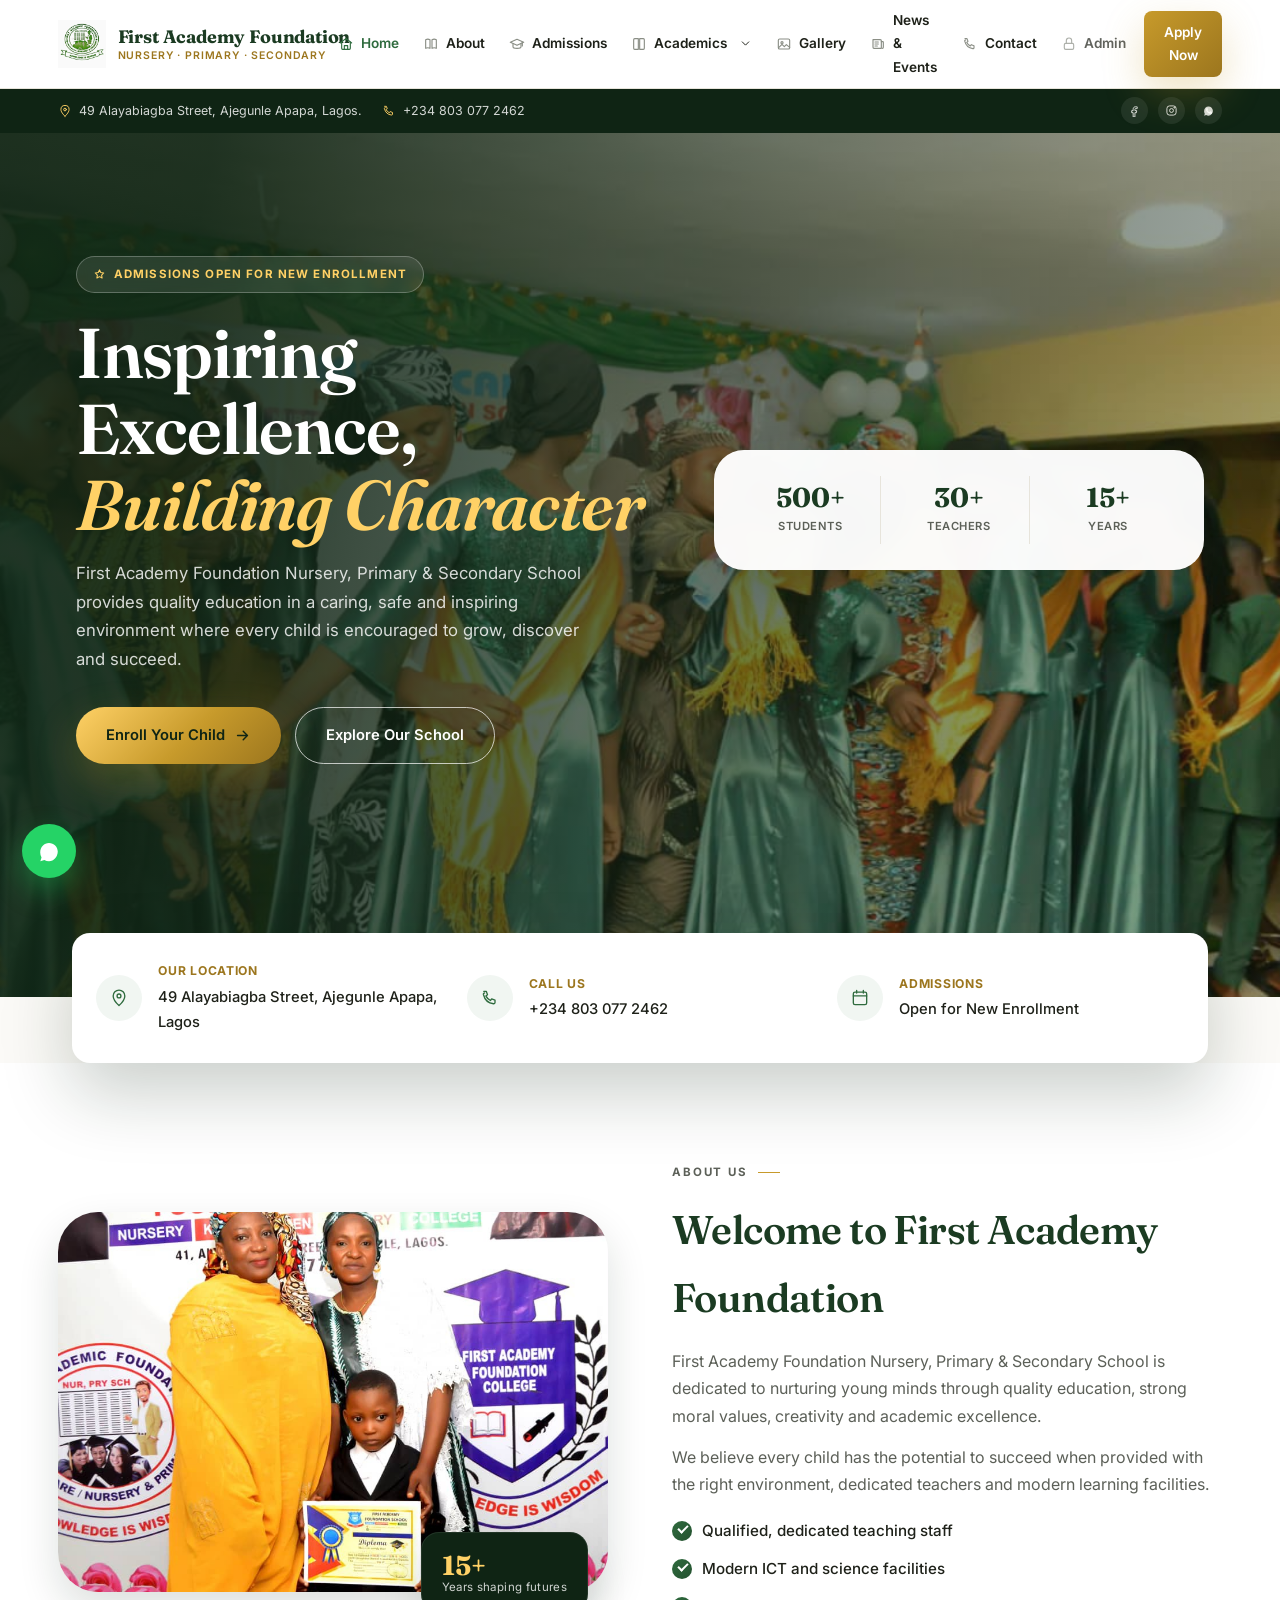
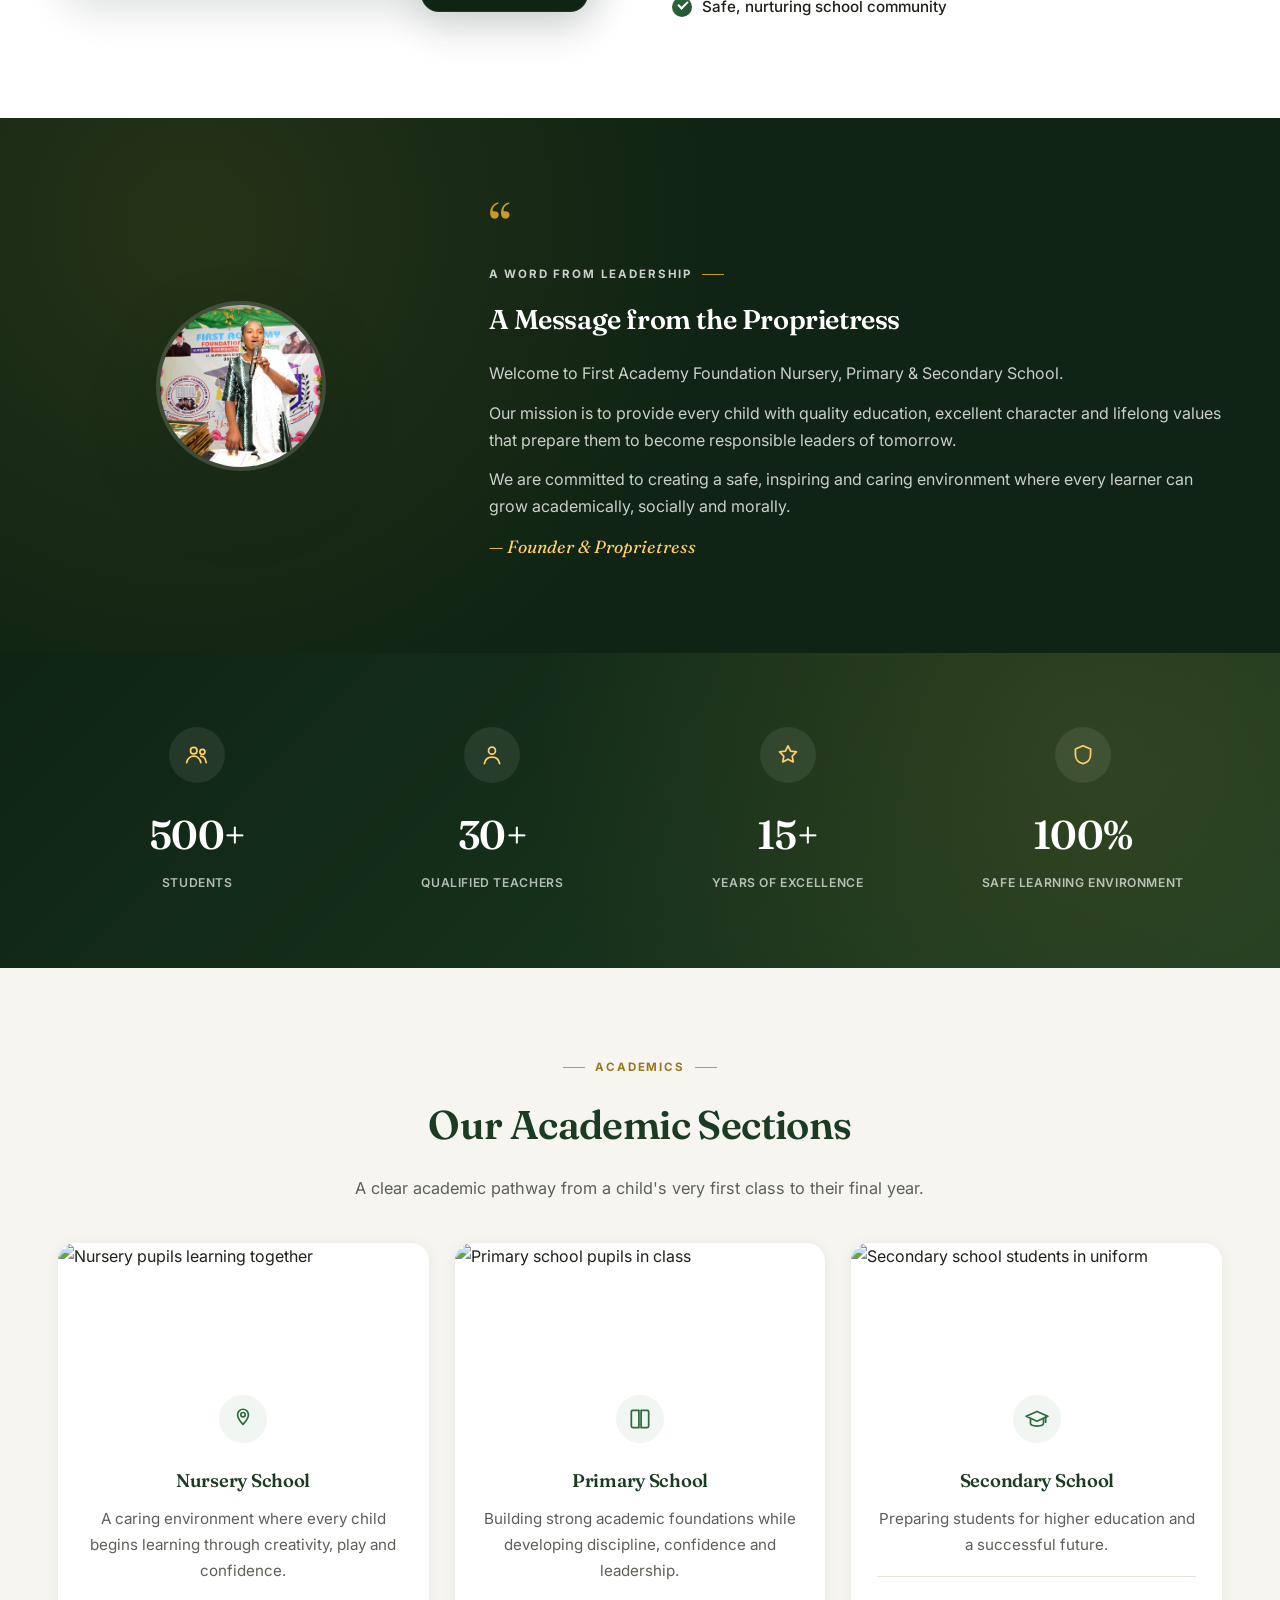
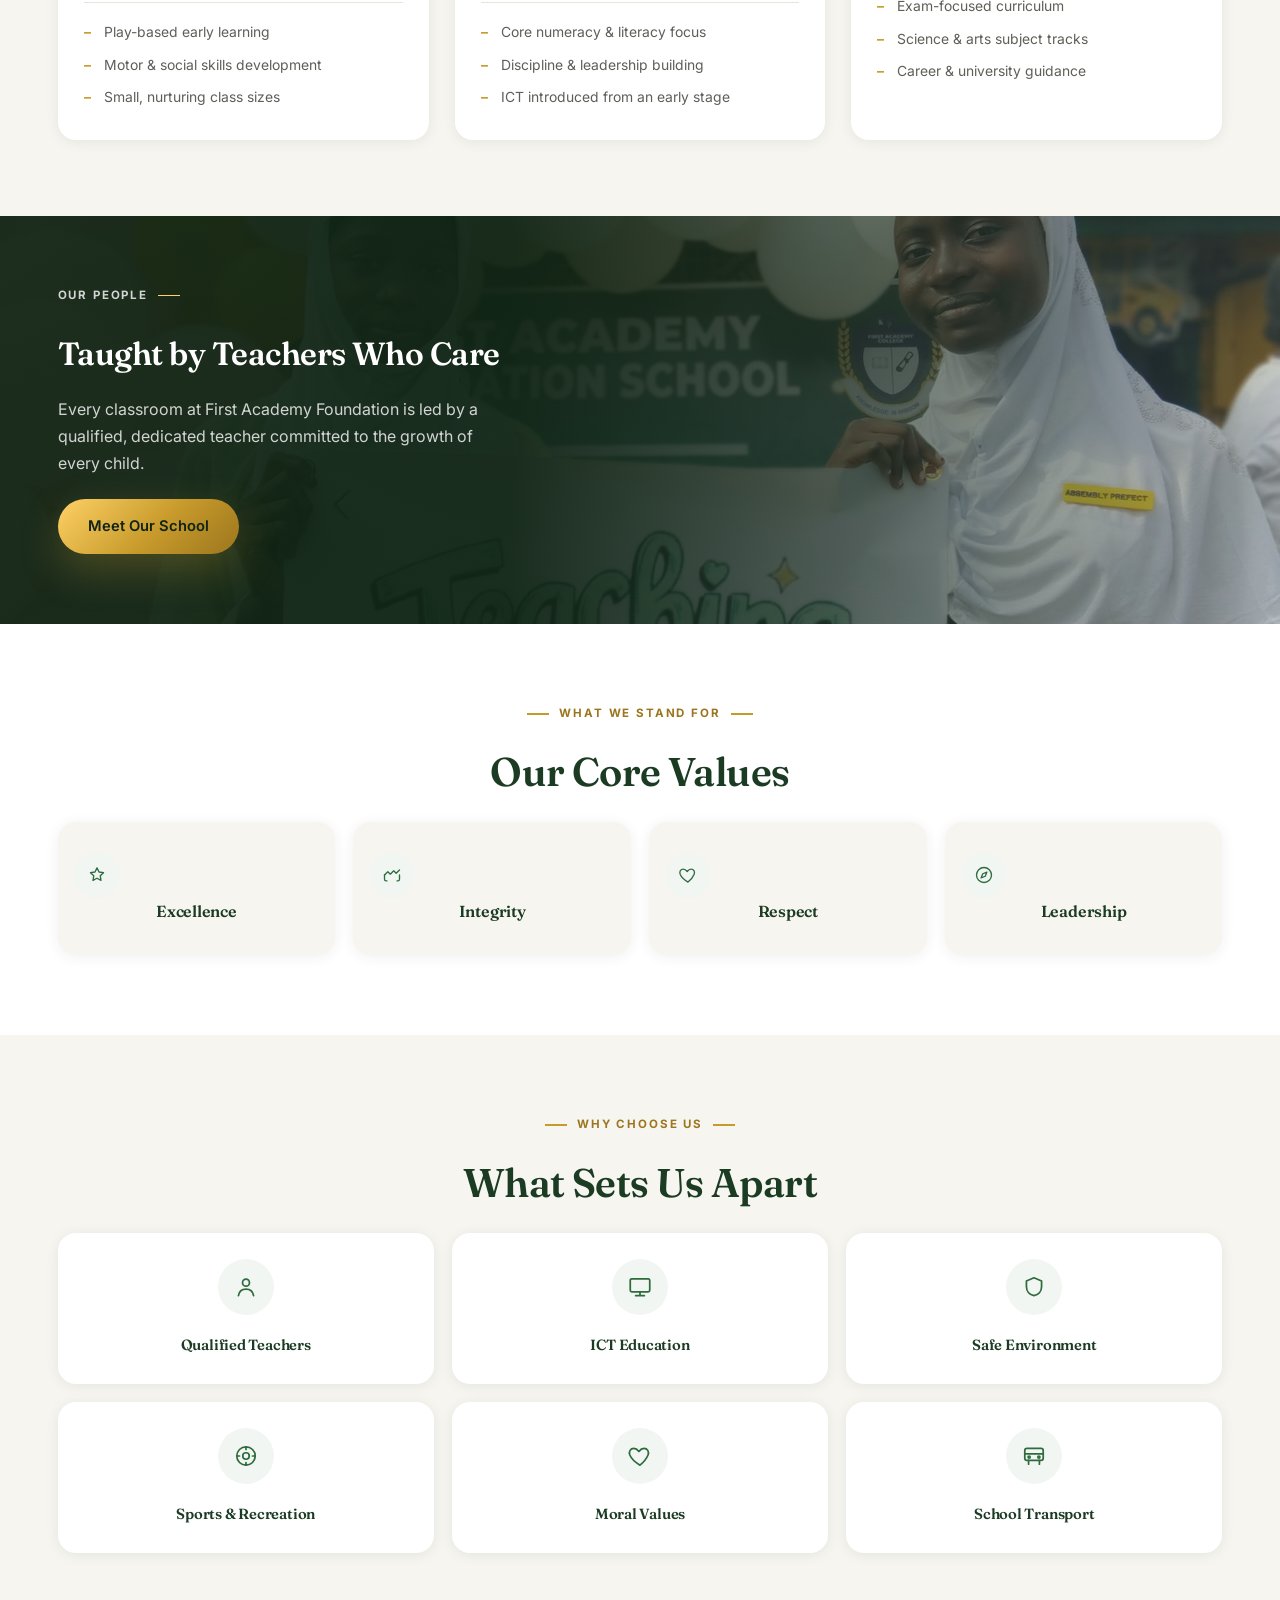
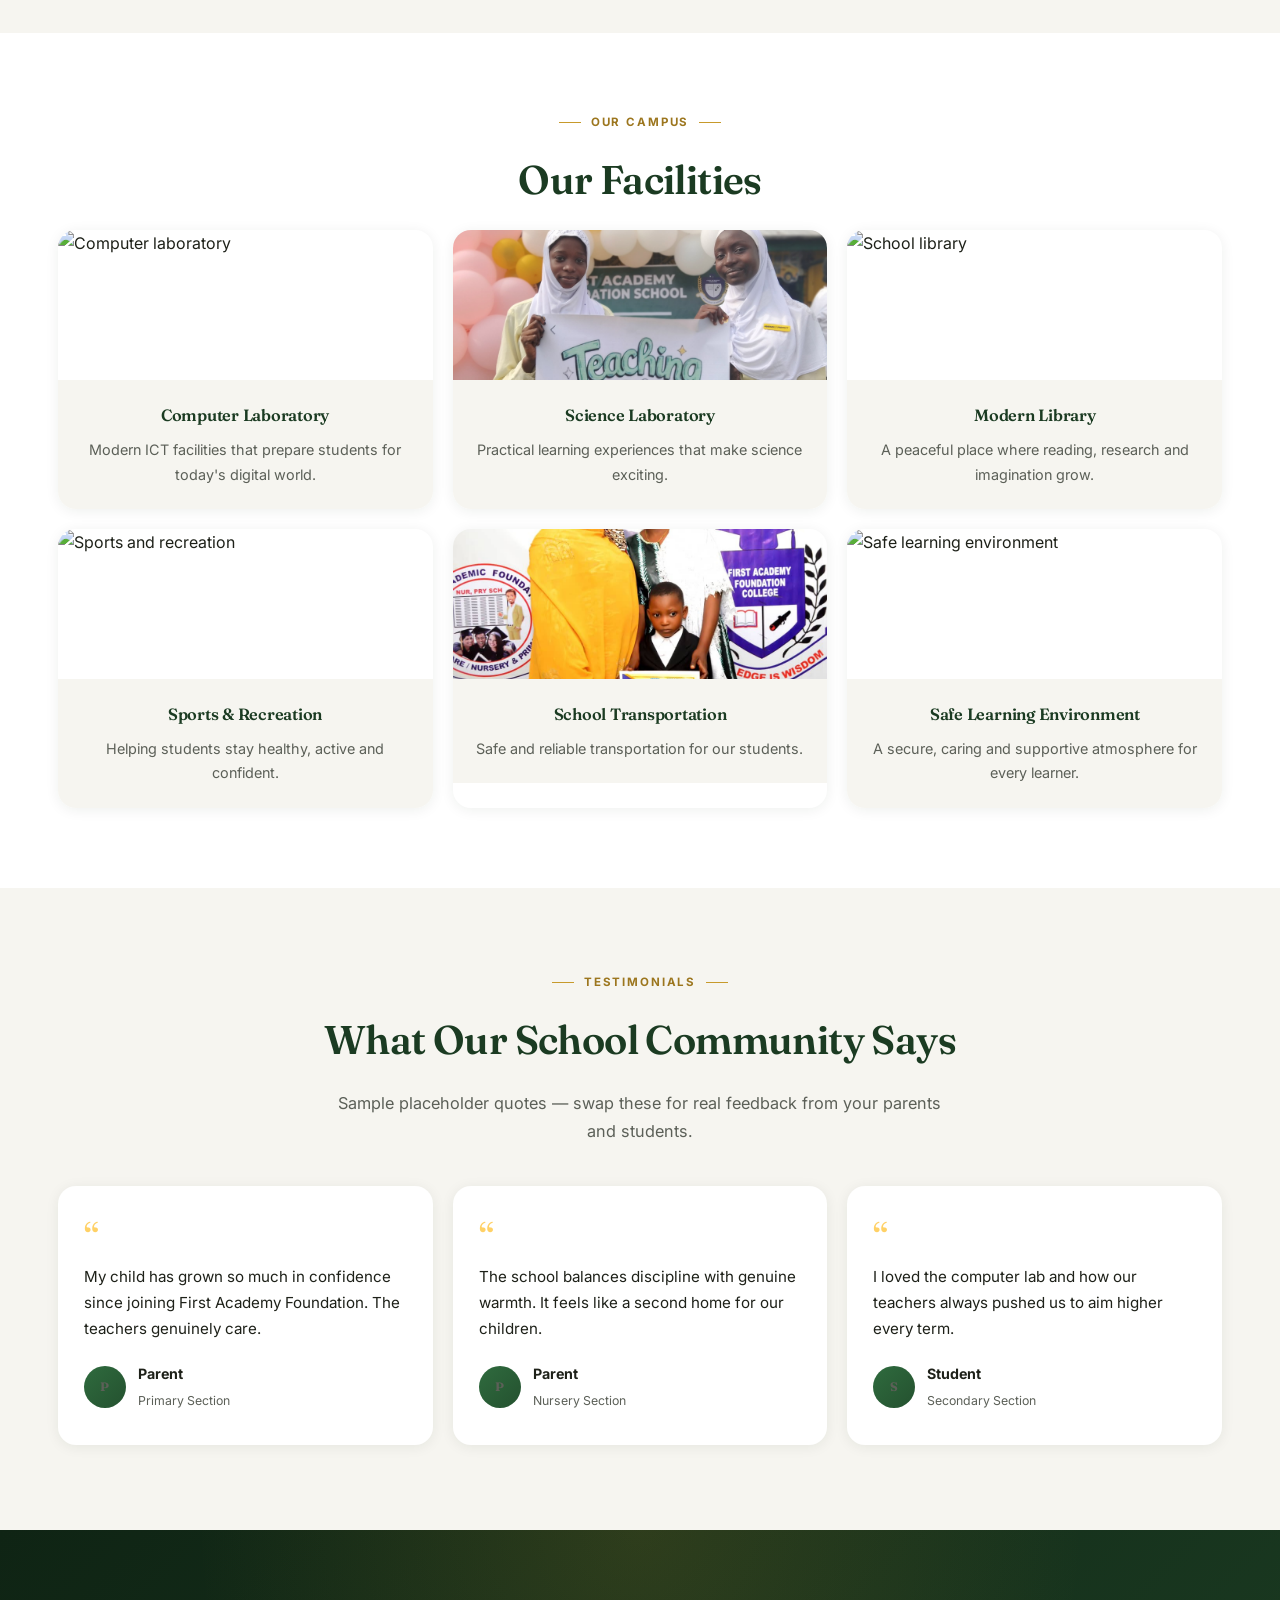
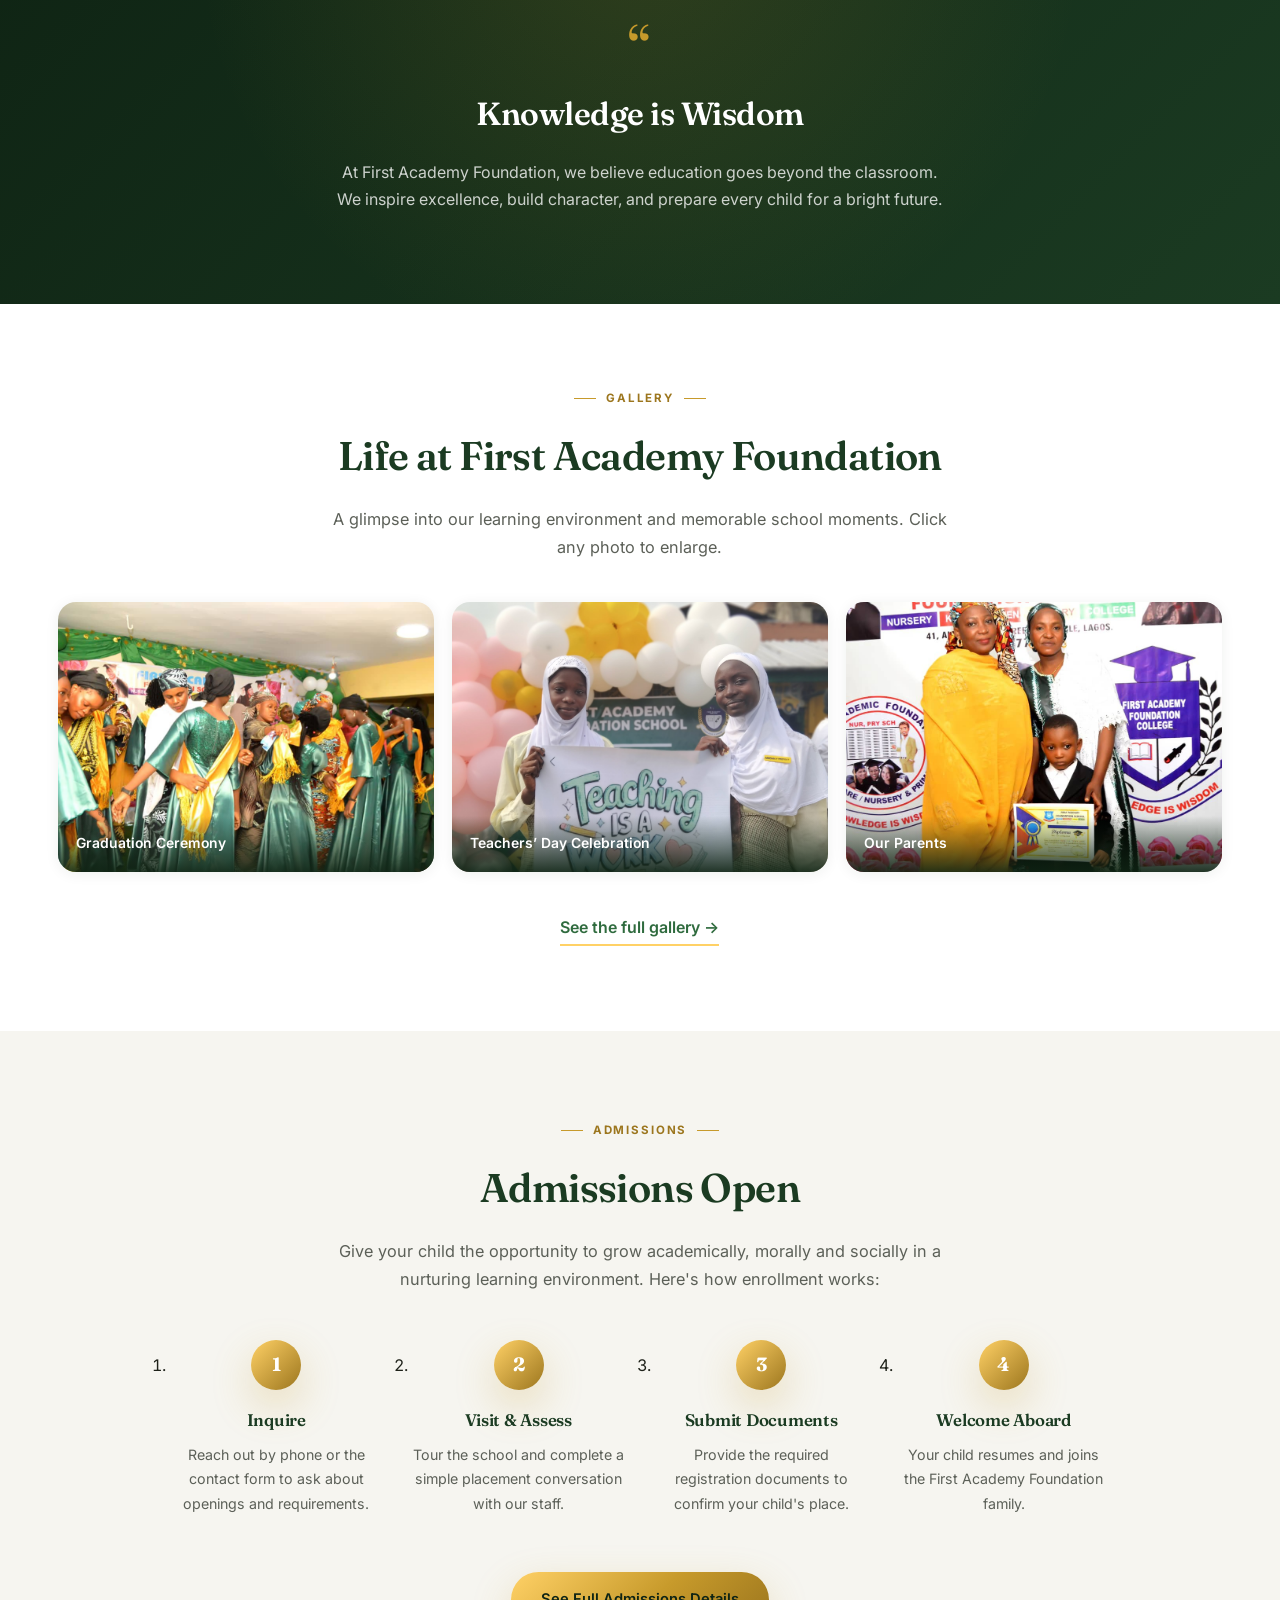
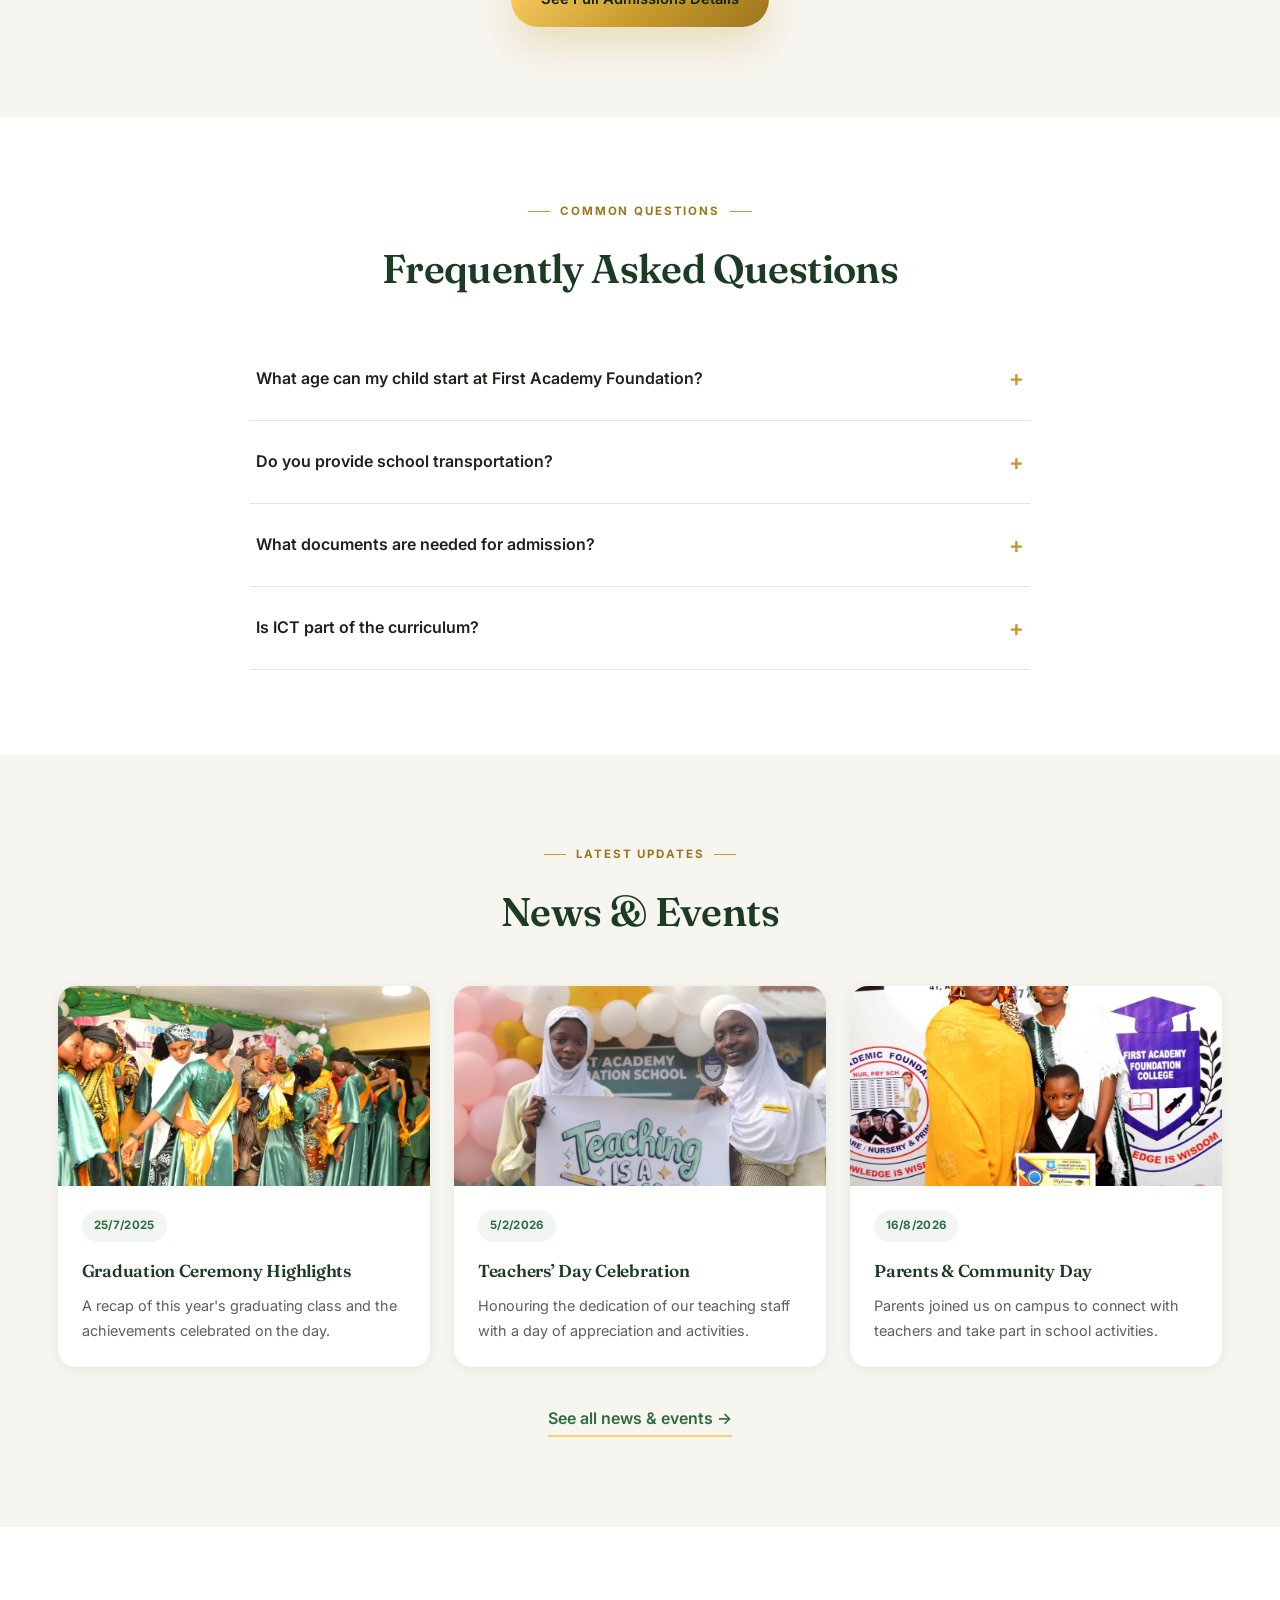
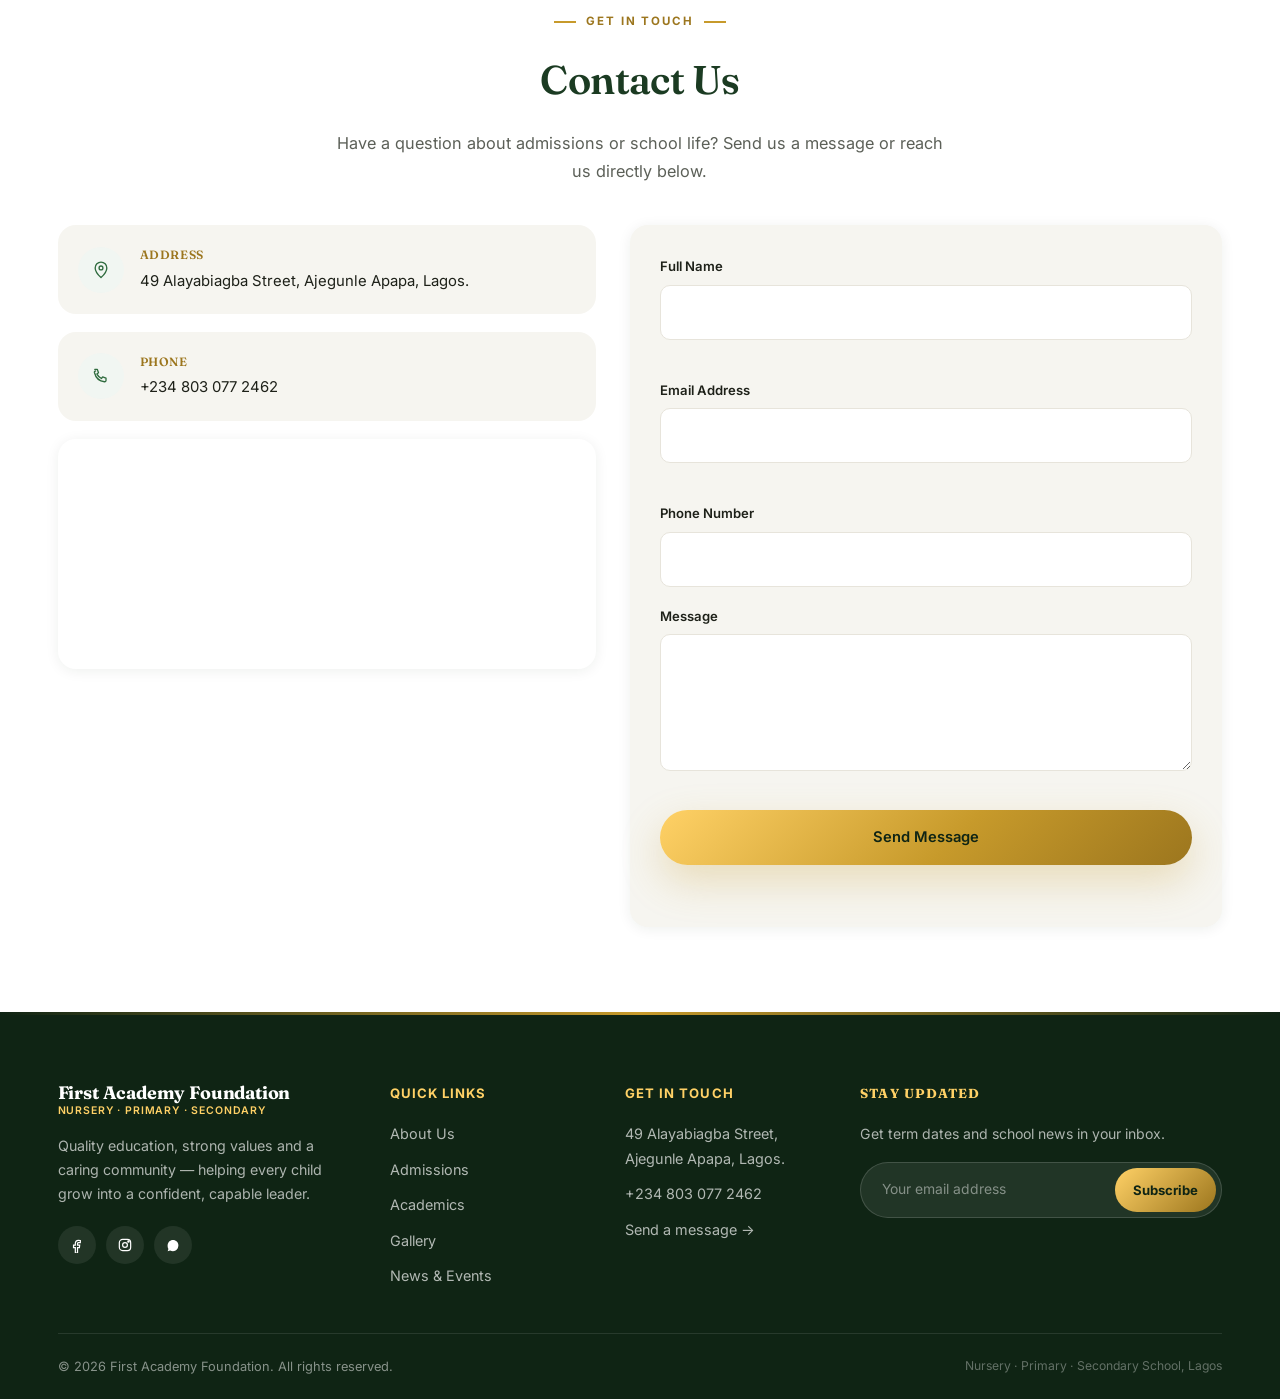
==== commit ea81a65b: "Update index.html" ====
--- a/index.html
+++ b/index.html
@@ -395,12 +395,12 @@
       <div class="container">
         <p class="eyebrow">Latest Updates</p>
         <h2>News &amp; Events</h2>
-        <p class="section-text">Sample placeholder entries — replace these with your school's real announcements, term dates and events.</p>
+        <p class="section-text"></p>
         <div class="news-grid reveal-stagger">
           <article class="news-card">
             <img src="images/graduation.jpg" alt="Graduation ceremony">
             <div class="news-card-body">
-              <span class="news-date">Sample Date</span>
+              <span class="news-date">25/7/2025</span>
               <h3>Graduation Ceremony Highlights</h3>
               <p>A recap of this year's graduating class and the achievements celebrated on the day.</p>
             </div>
@@ -408,7 +408,7 @@
           <article class="news-card">
             <img src="images/teachers-day.jpg" alt="Teachers' Day celebration">
             <div class="news-card-body">
-              <span class="news-date">Sample Date</span>
+              <span class="news-date">5/2/2026</span>
               <h3>Teachers&rsquo; Day Celebration</h3>
               <p>Honouring the dedication of our teaching staff with a day of appreciation and activities.</p>
             </div>
@@ -416,7 +416,7 @@
           <article class="news-card">
             <img src="images/parents.jpg" alt="Parents event">
             <div class="news-card-body">
-              <span class="news-date">Sample Date</span>
+              <span class="news-date">16/8/2026</span>
               <h3>Parents &amp; Community Day</h3>
               <p>Parents joined us on campus to connect with teachers and take part in school activities.</p>
             </div>
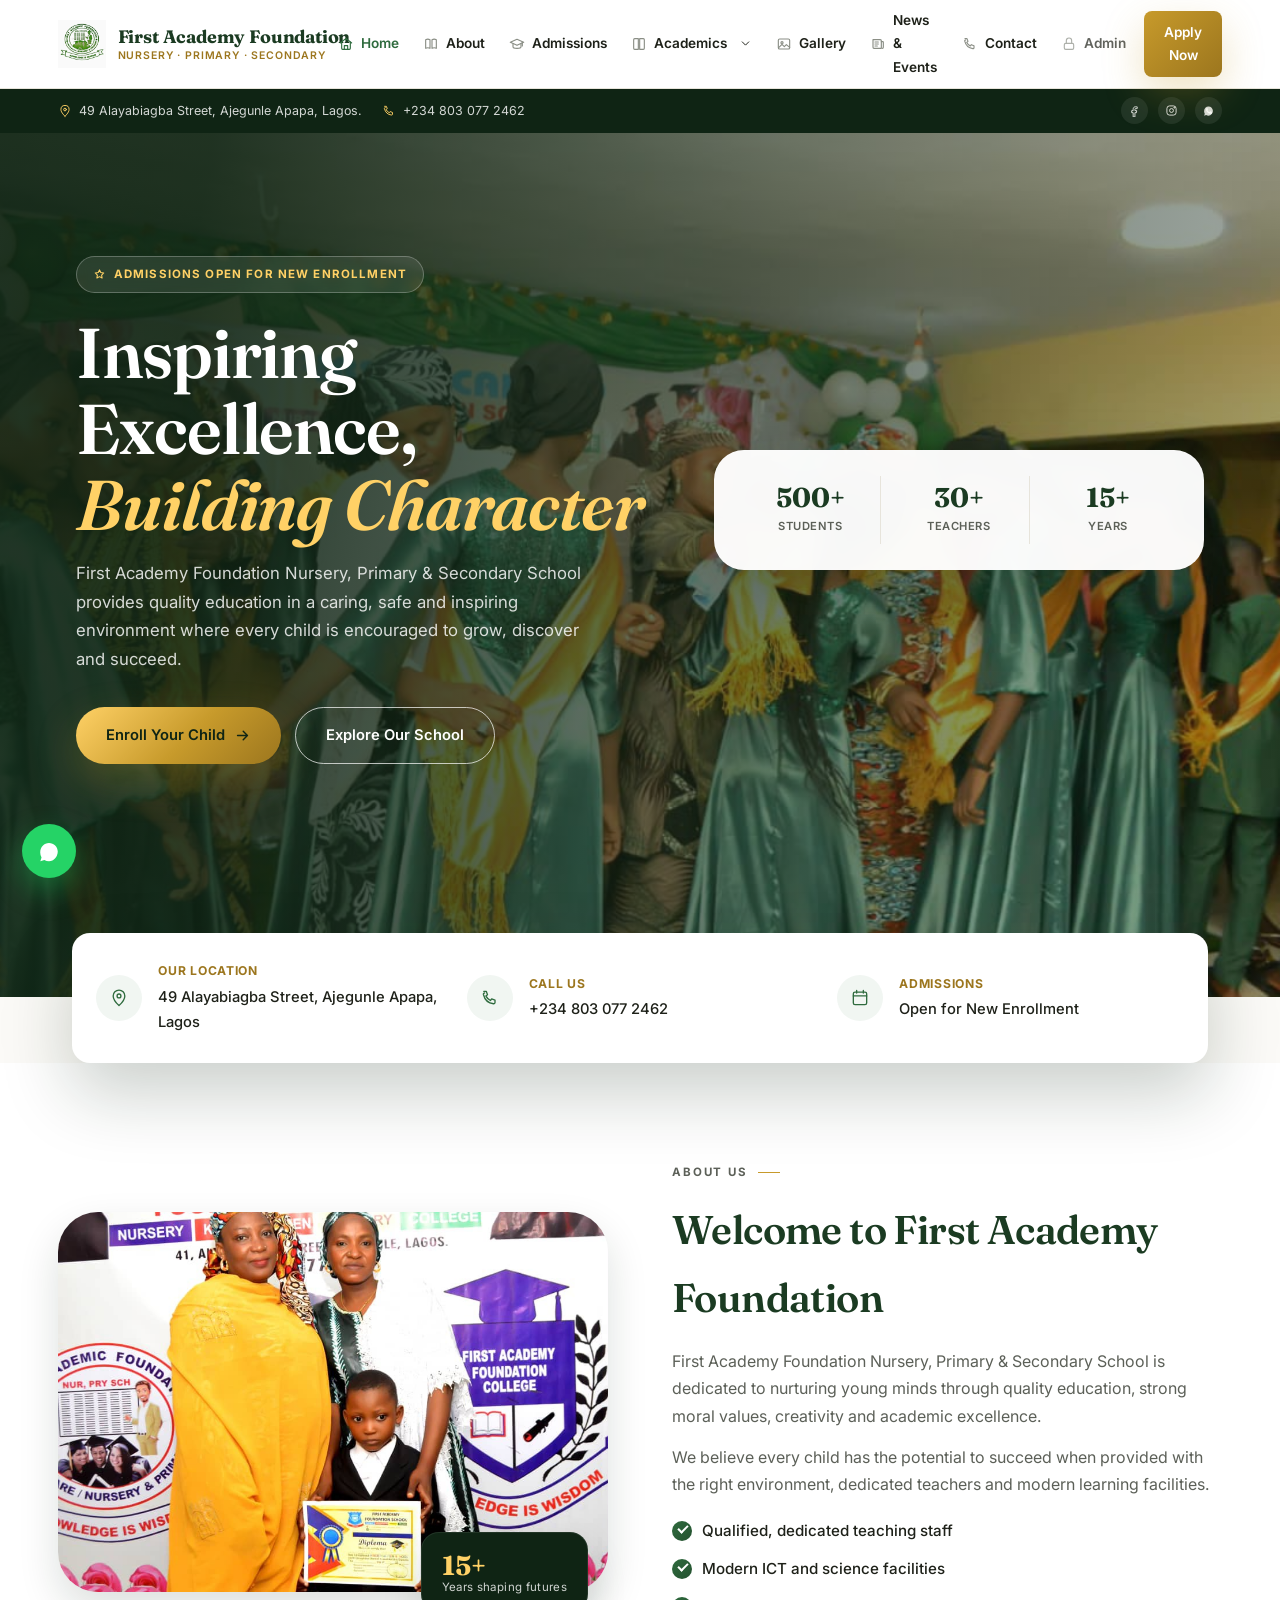
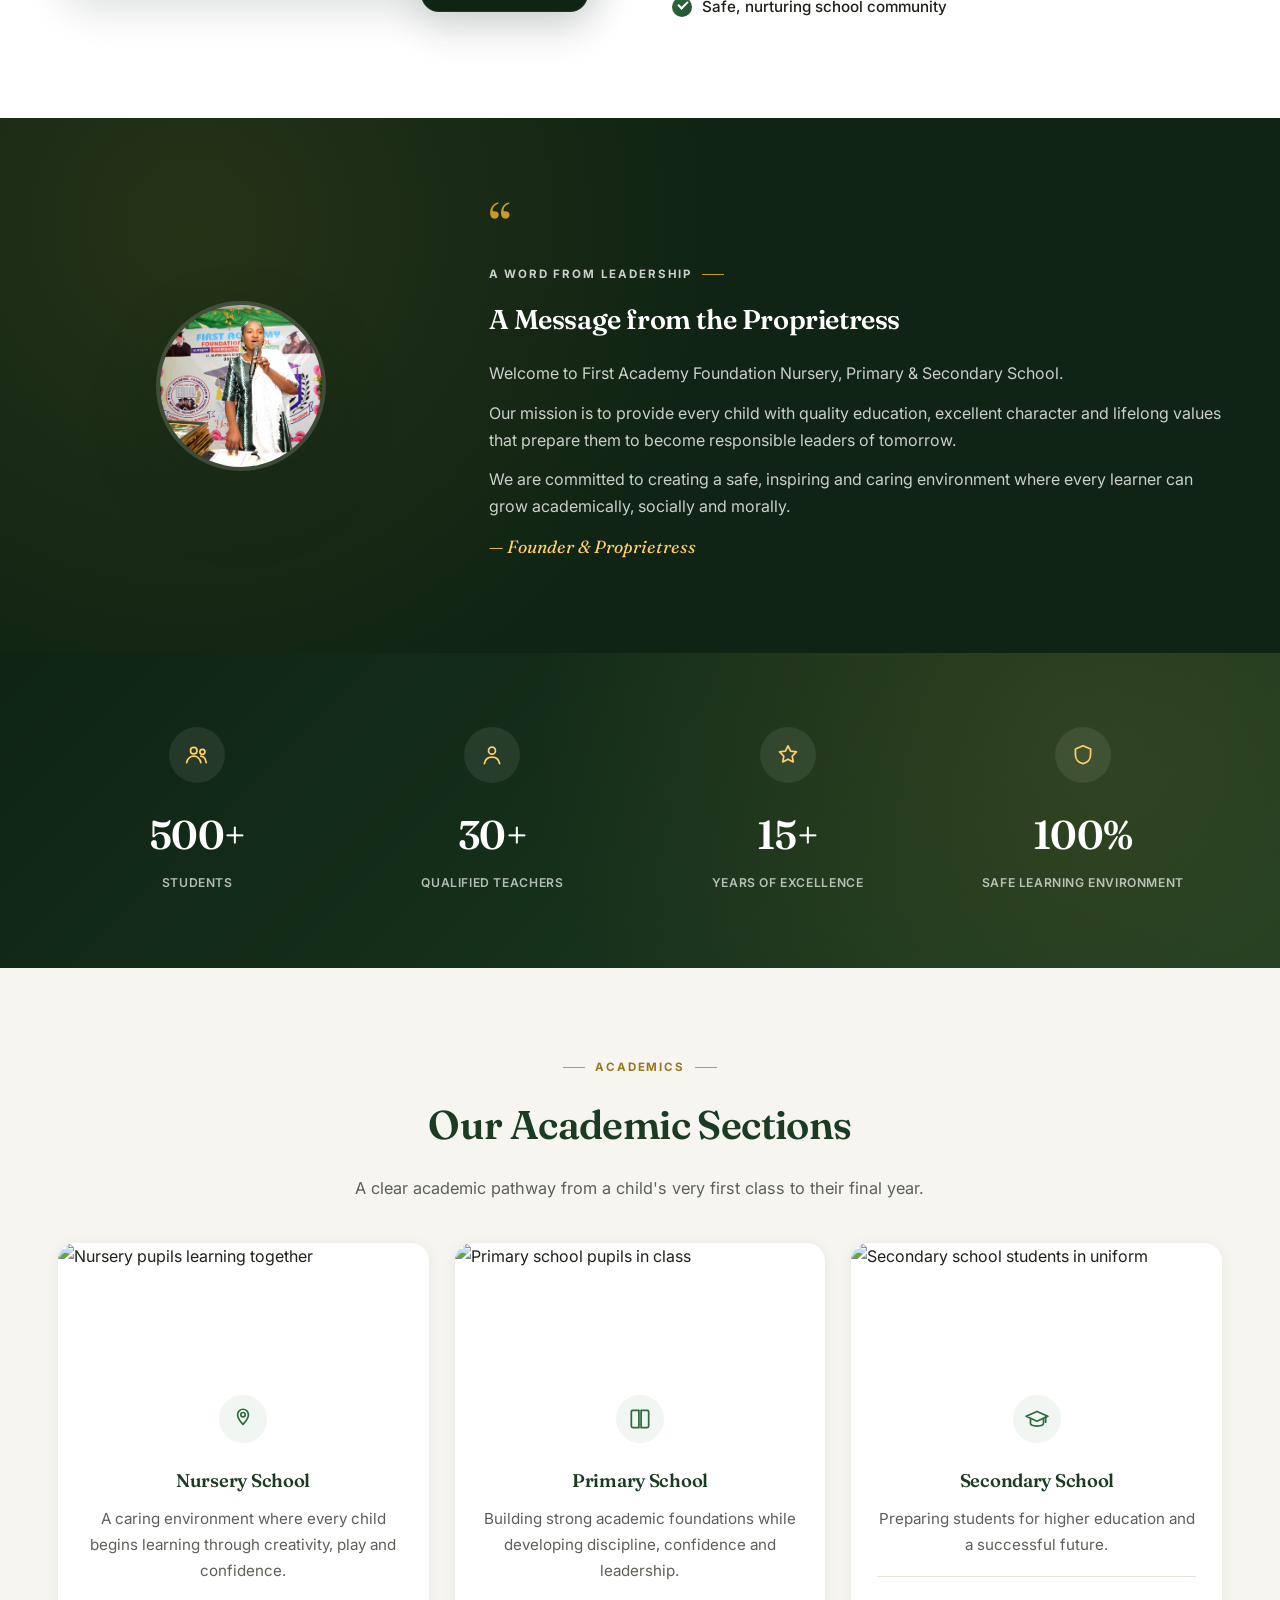
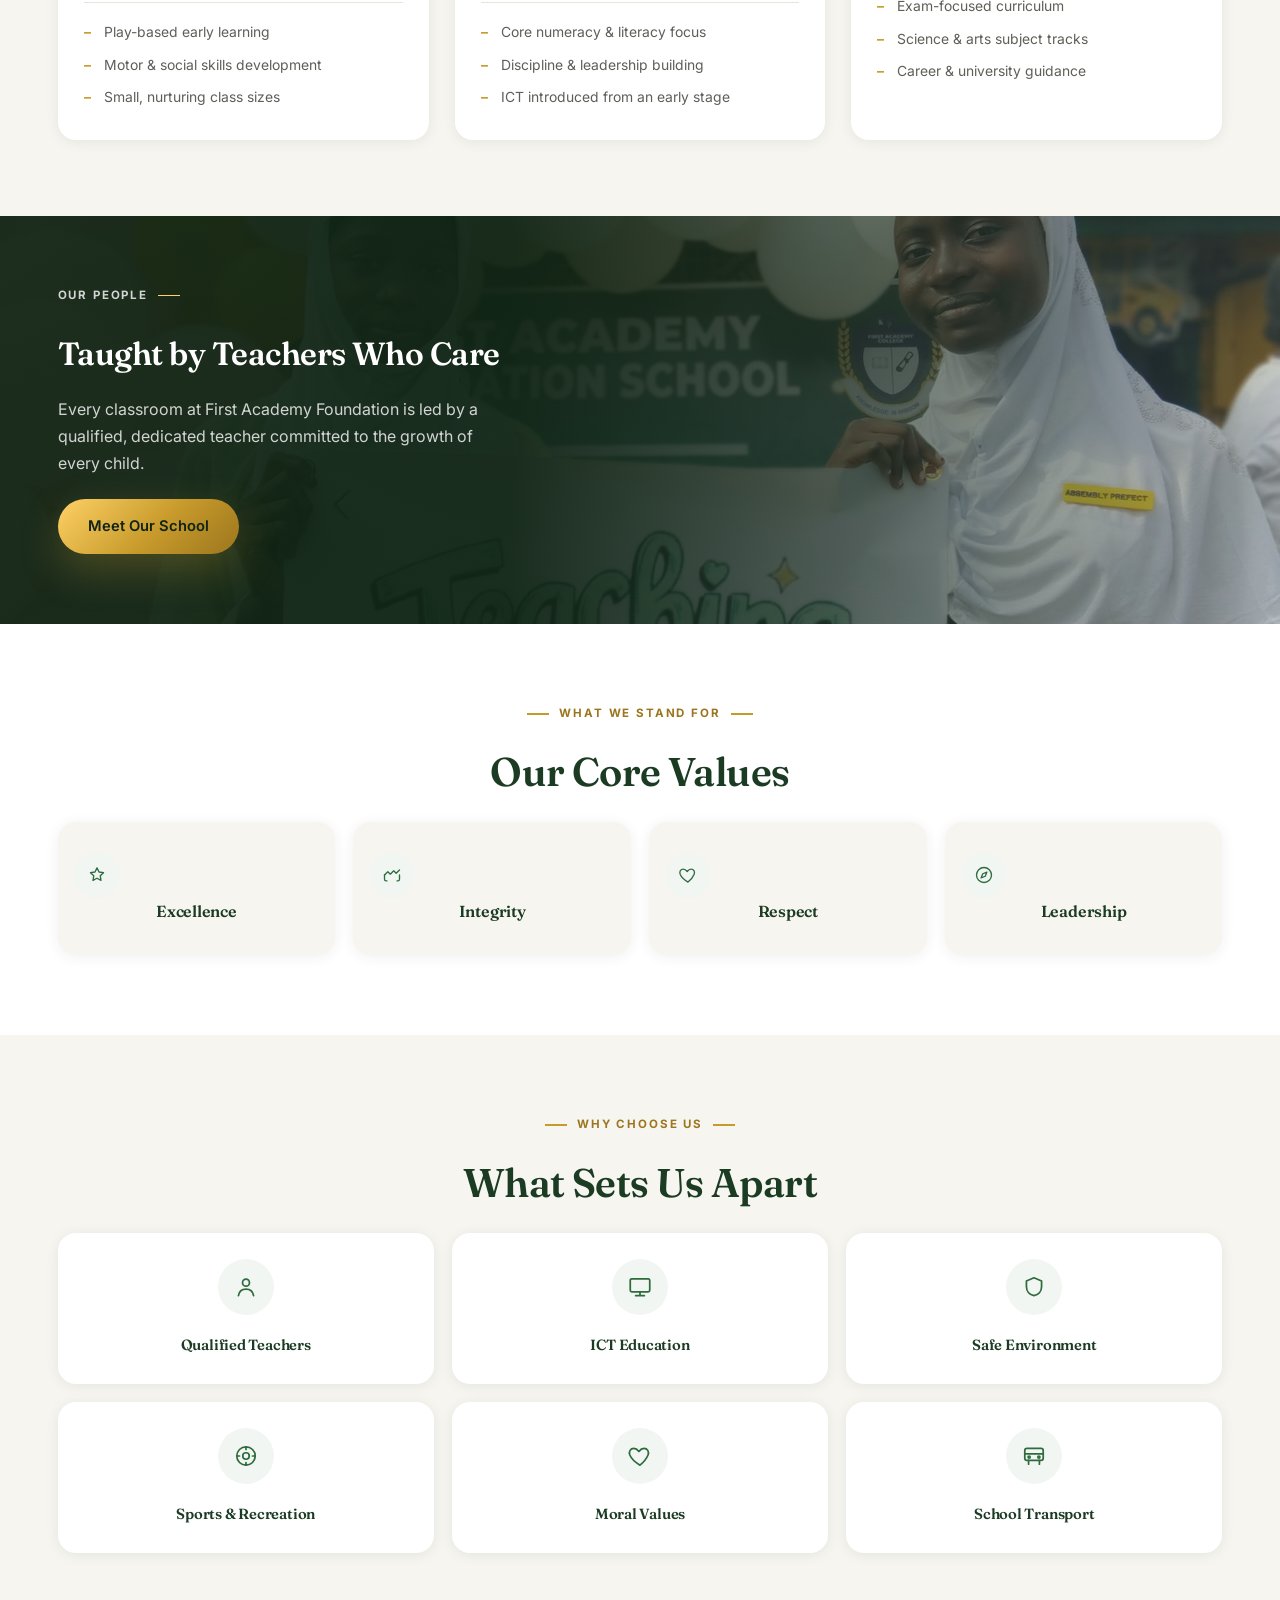
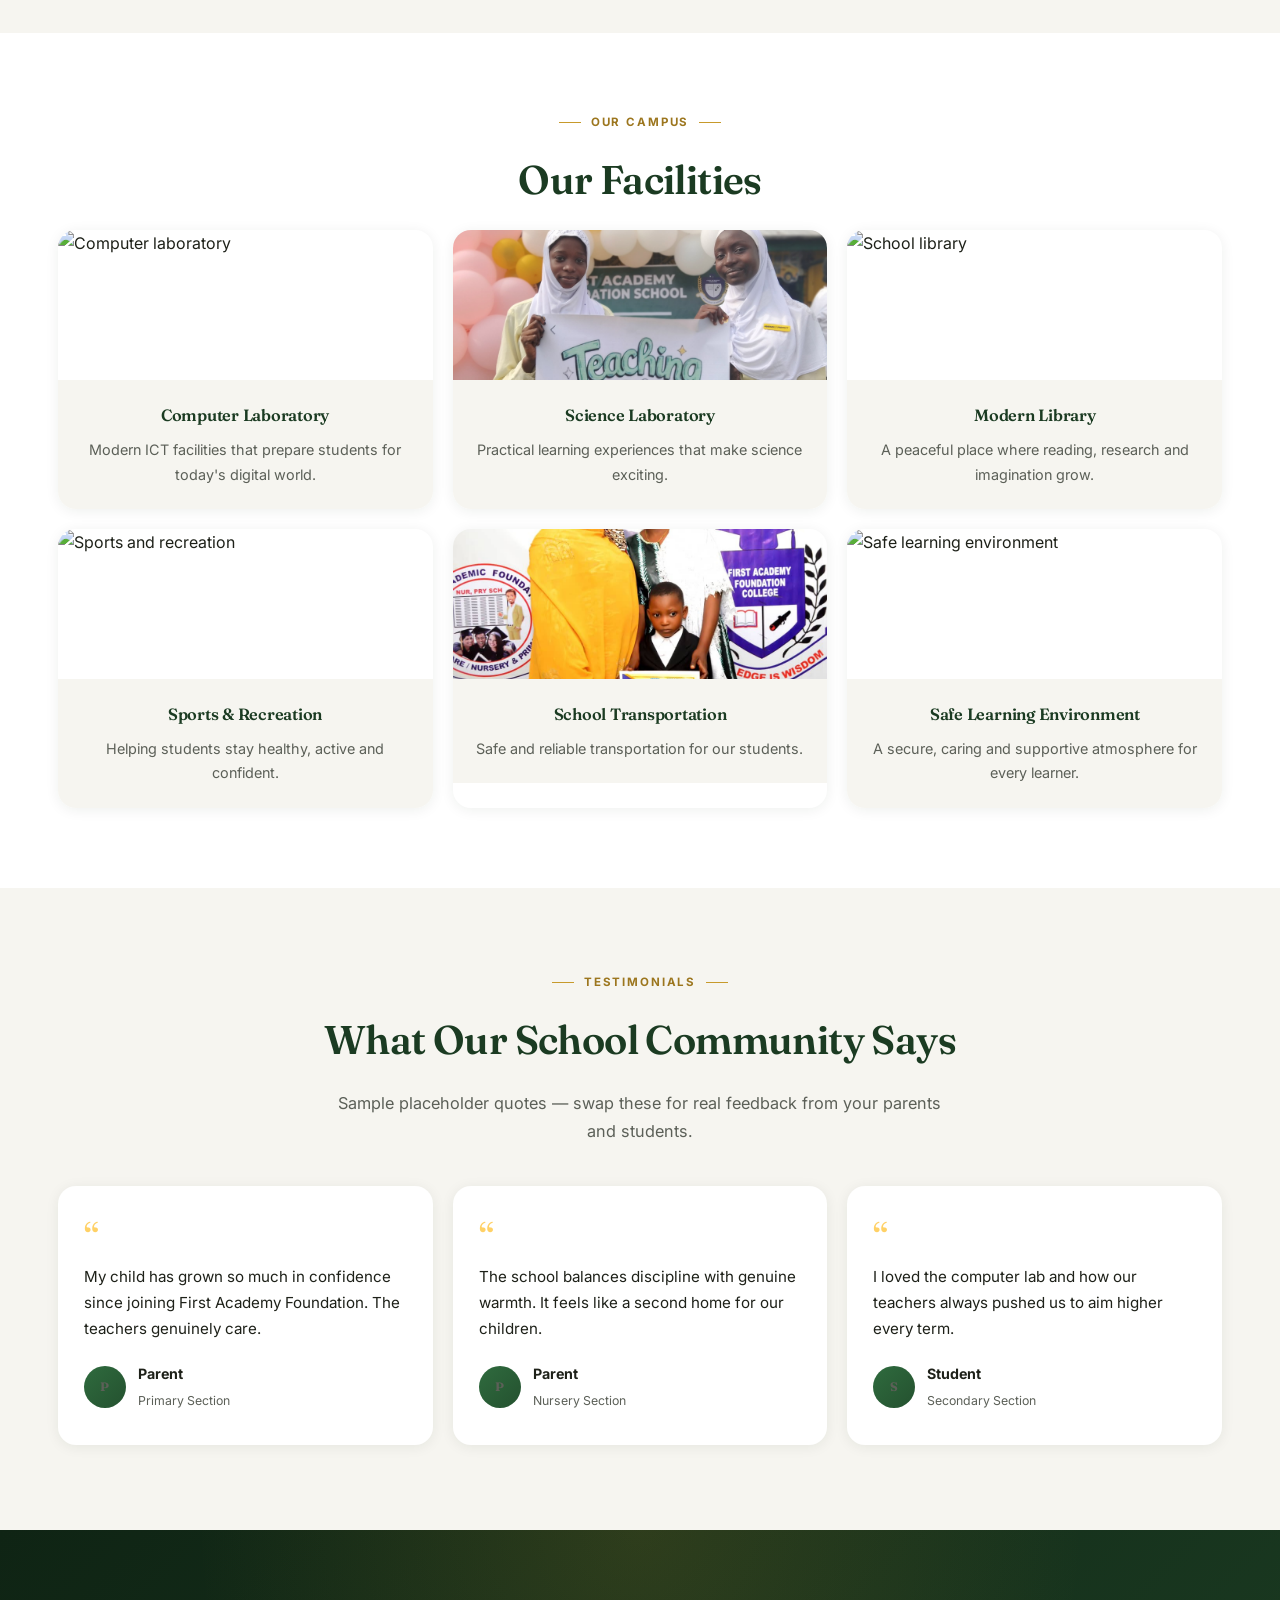
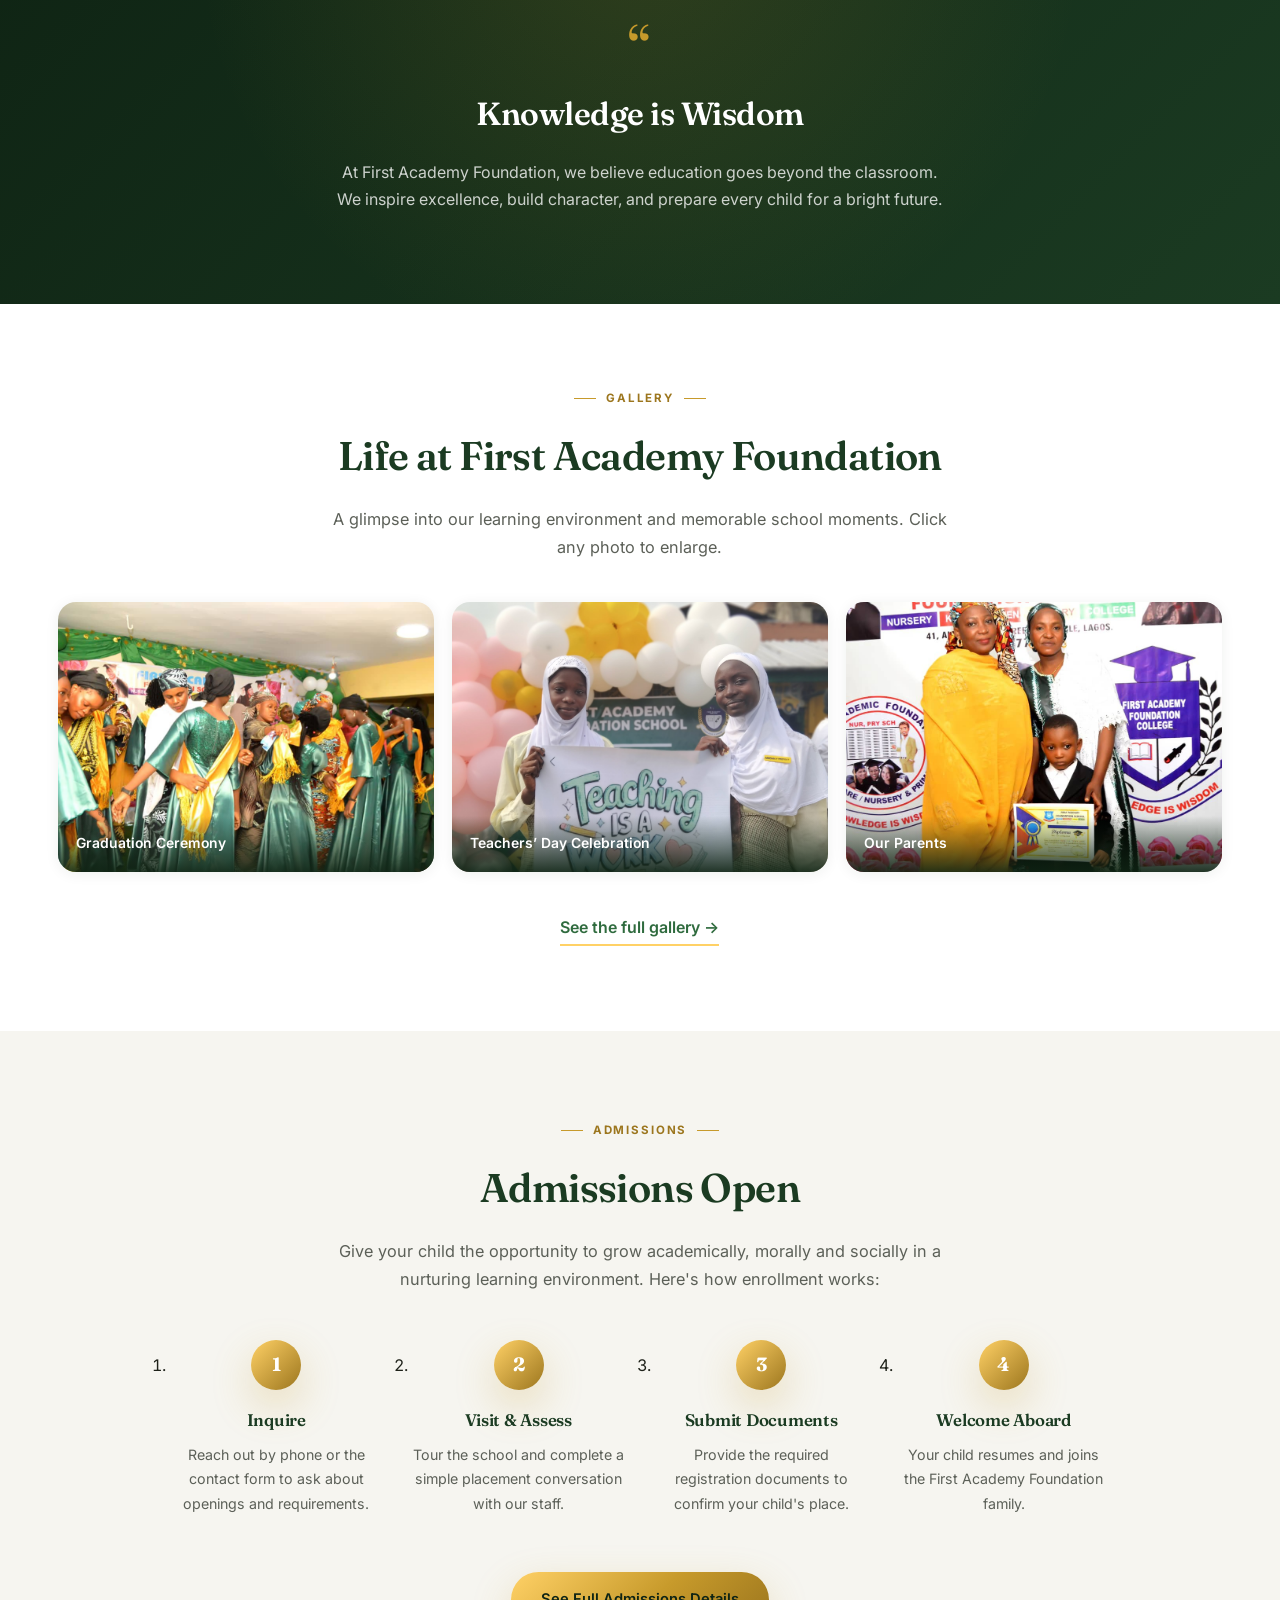
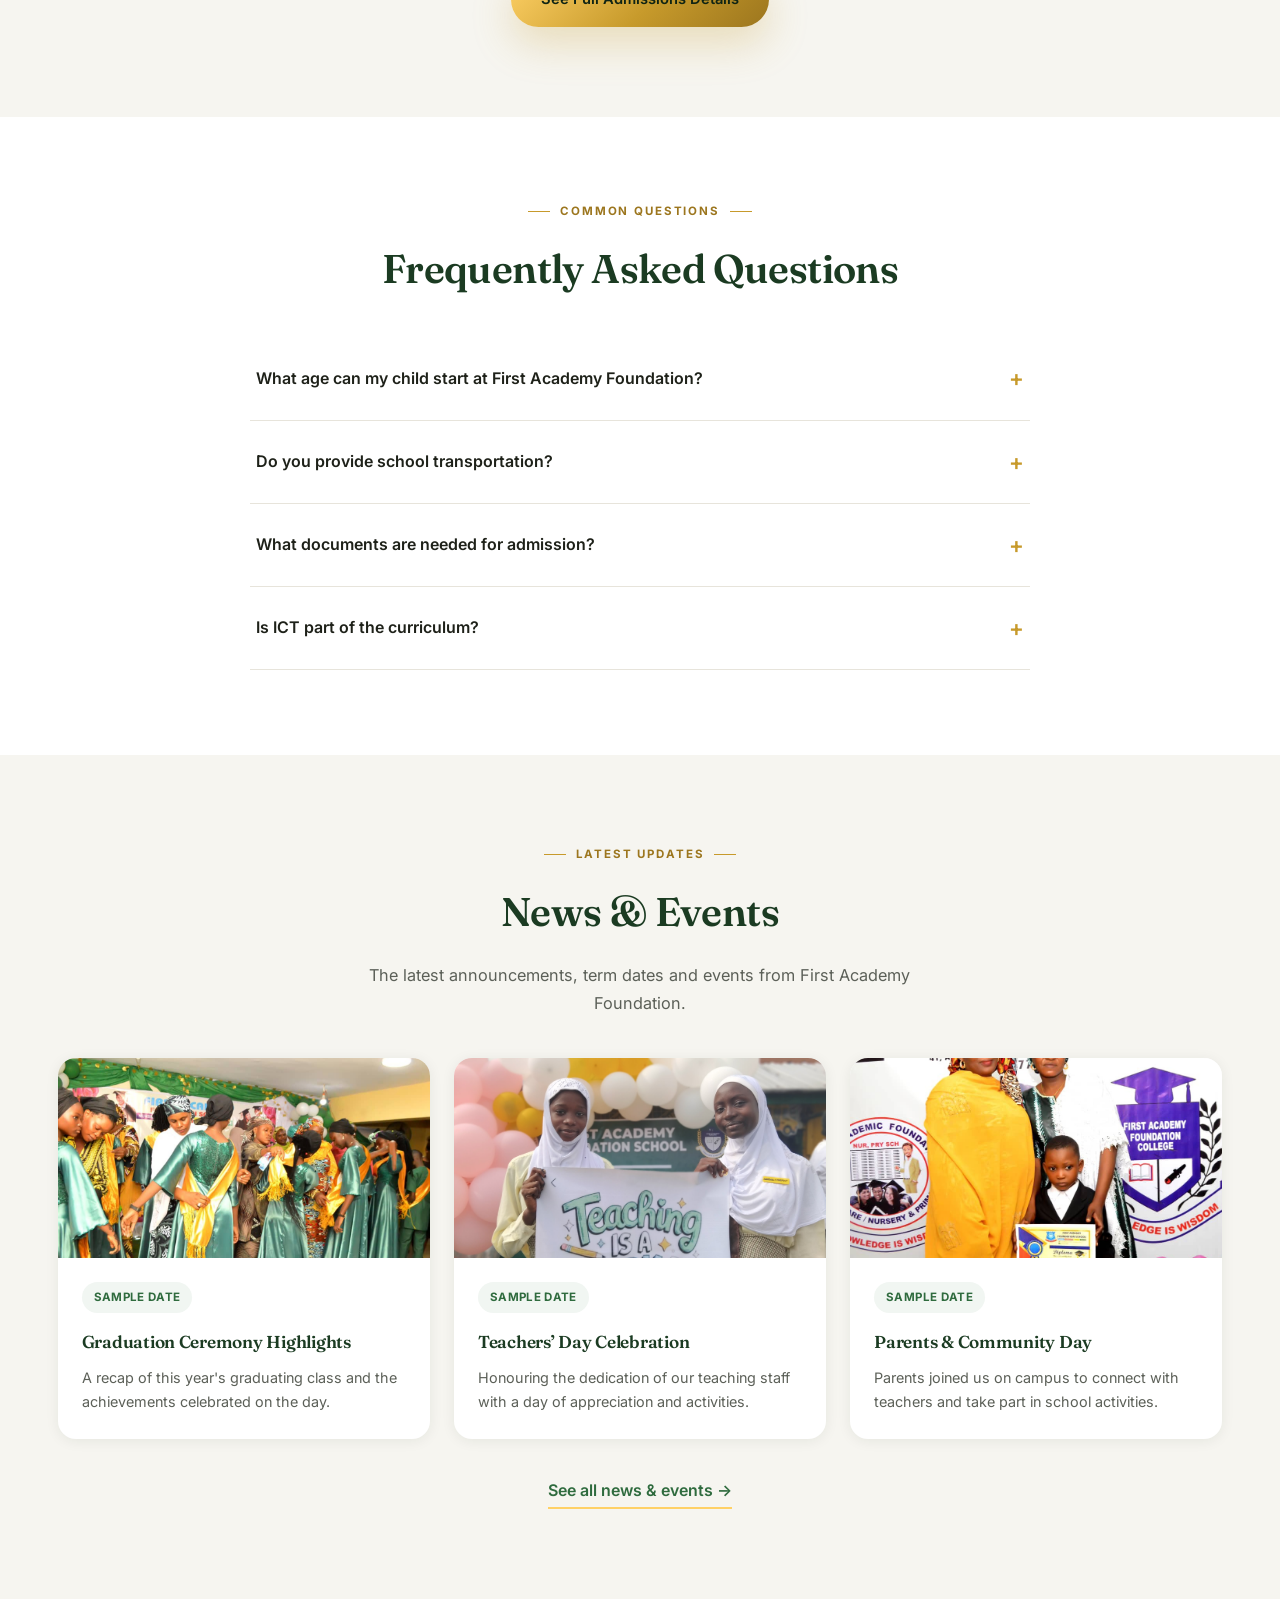
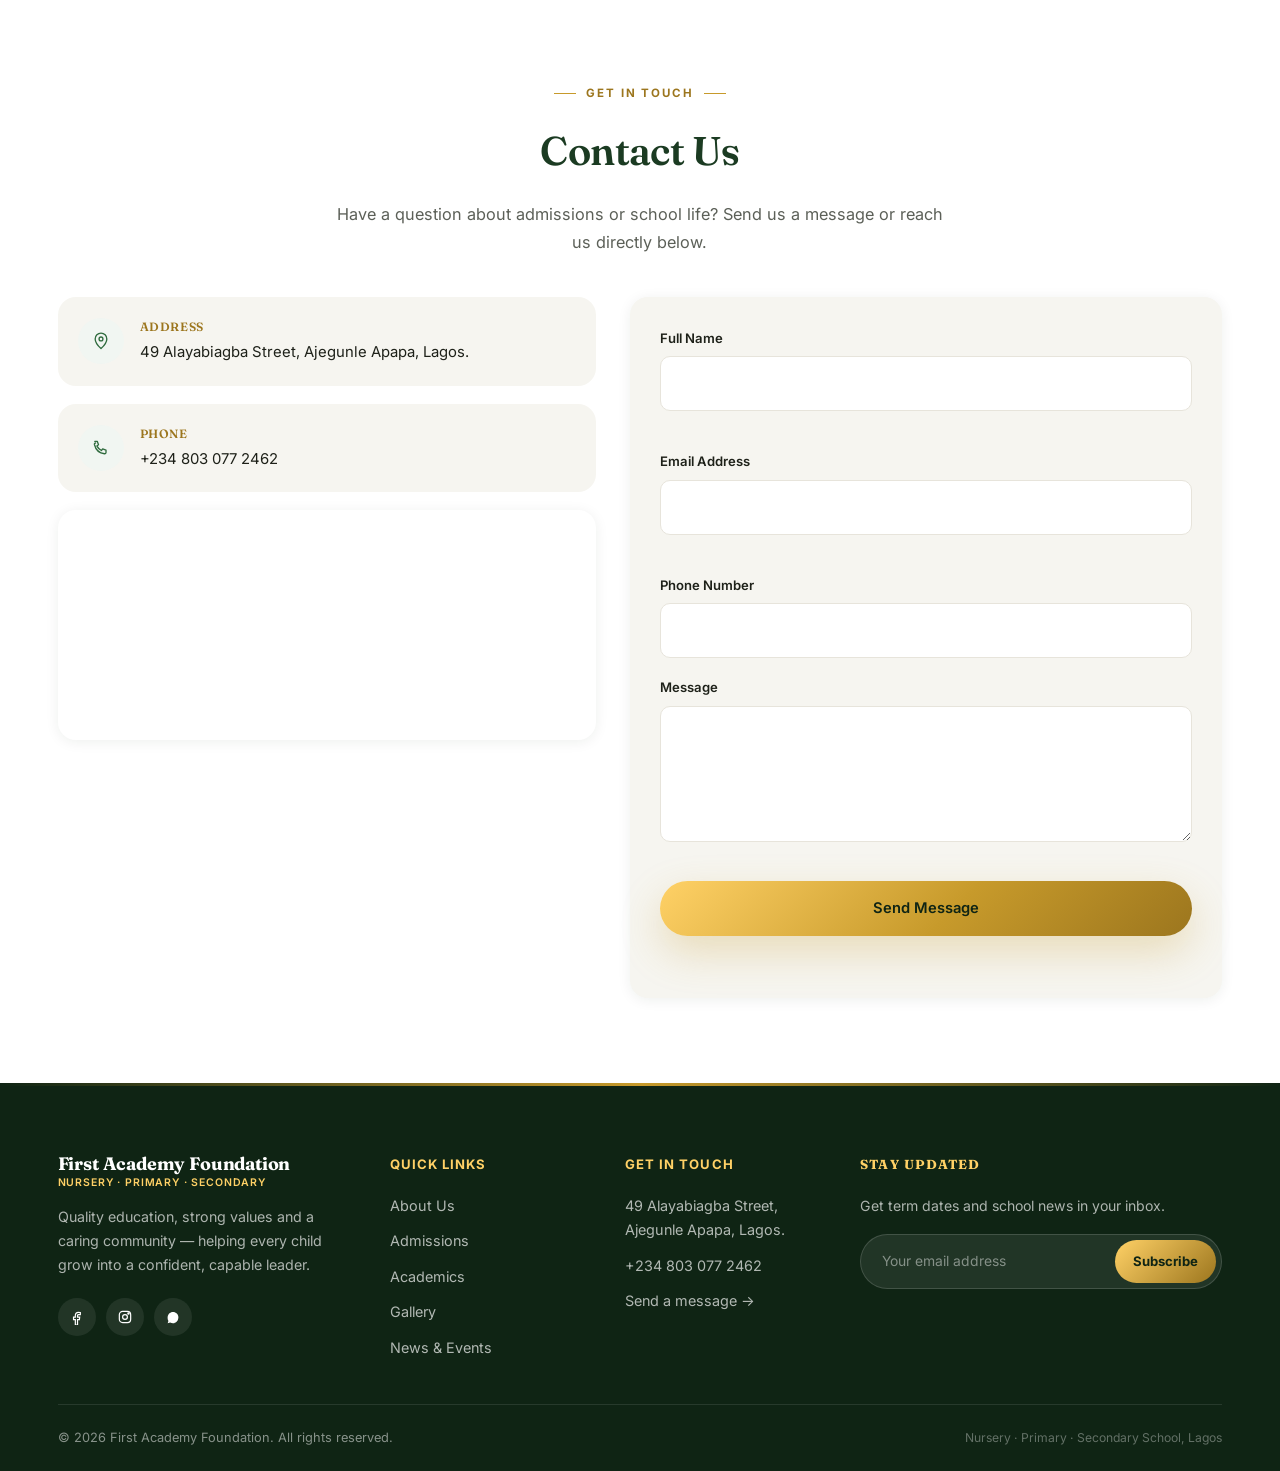
==== commit a718af76: "Add files via upload" ====
--- a/index.html
+++ b/index.html
@@ -395,12 +395,12 @@
       <div class="container">
         <p class="eyebrow">Latest Updates</p>
         <h2>News &amp; Events</h2>
-        <p class="section-text"></p>
-        <div class="news-grid reveal-stagger">
+        <p class="section-text">The latest announcements, term dates and events from First Academy Foundation.</p>
+        <div class="news-grid reveal-stagger" id="news-grid-preview">
           <article class="news-card">
             <img src="images/graduation.jpg" alt="Graduation ceremony">
             <div class="news-card-body">
-              <span class="news-date">25/7/2025</span>
+              <span class="news-date">Sample Date</span>
               <h3>Graduation Ceremony Highlights</h3>
               <p>A recap of this year's graduating class and the achievements celebrated on the day.</p>
             </div>
@@ -408,7 +408,7 @@
           <article class="news-card">
             <img src="images/teachers-day.jpg" alt="Teachers' Day celebration">
             <div class="news-card-body">
-              <span class="news-date">5/2/2026</span>
+              <span class="news-date">Sample Date</span>
               <h3>Teachers&rsquo; Day Celebration</h3>
               <p>Honouring the dedication of our teaching staff with a day of appreciation and activities.</p>
             </div>
@@ -416,7 +416,7 @@
           <article class="news-card">
             <img src="images/parents.jpg" alt="Parents event">
             <div class="news-card-body">
-              <span class="news-date">16/8/2026</span>
+              <span class="news-date">Sample Date</span>
               <h3>Parents &amp; Community Day</h3>
               <p>Parents joined us on campus to connect with teachers and take part in school activities.</p>
             </div>
@@ -536,6 +536,7 @@
   <script src="js/supabase-client.js"></script>
   <script src="js/section-photos-loader.js"></script>
   <script src="js/gallery-preview-loader.js"></script>
+  <script src="js/news-preview-loader.js"></script>
   <script src="script.js"></script>
 </body>
 </html>
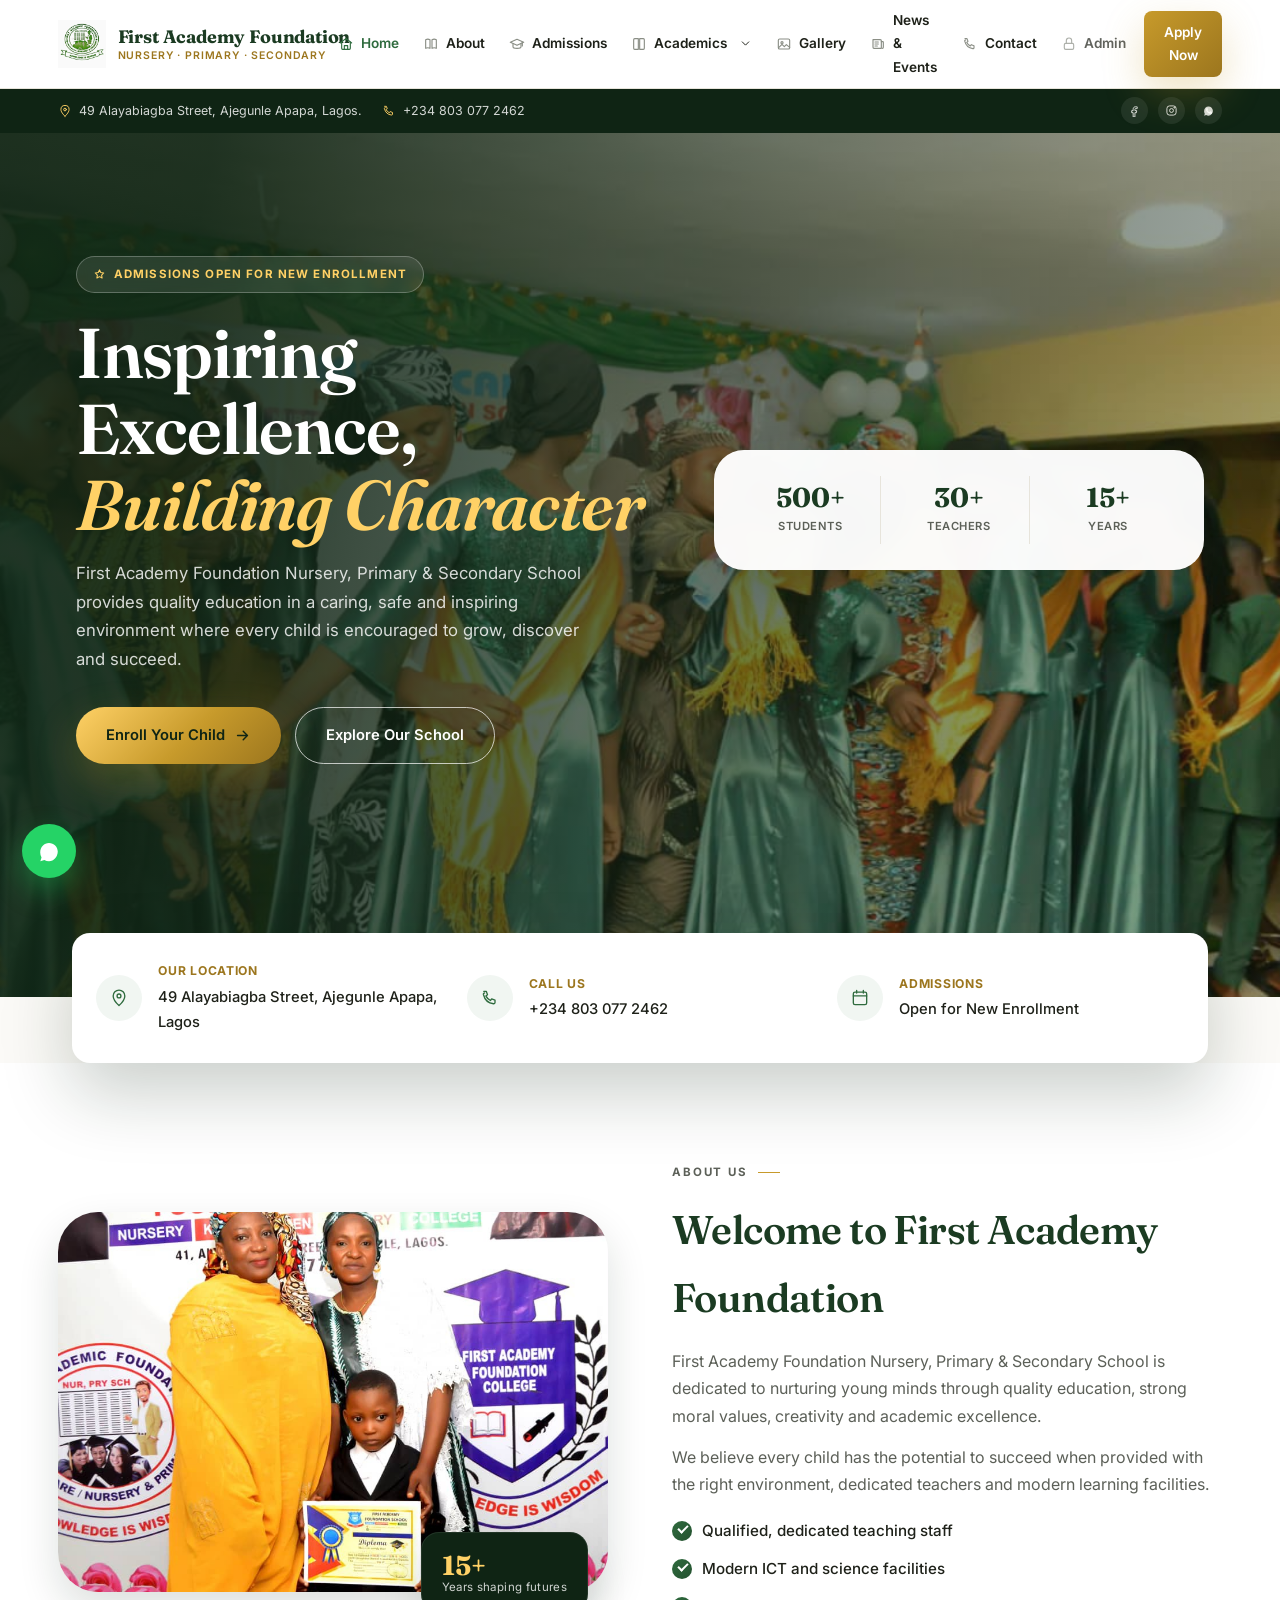
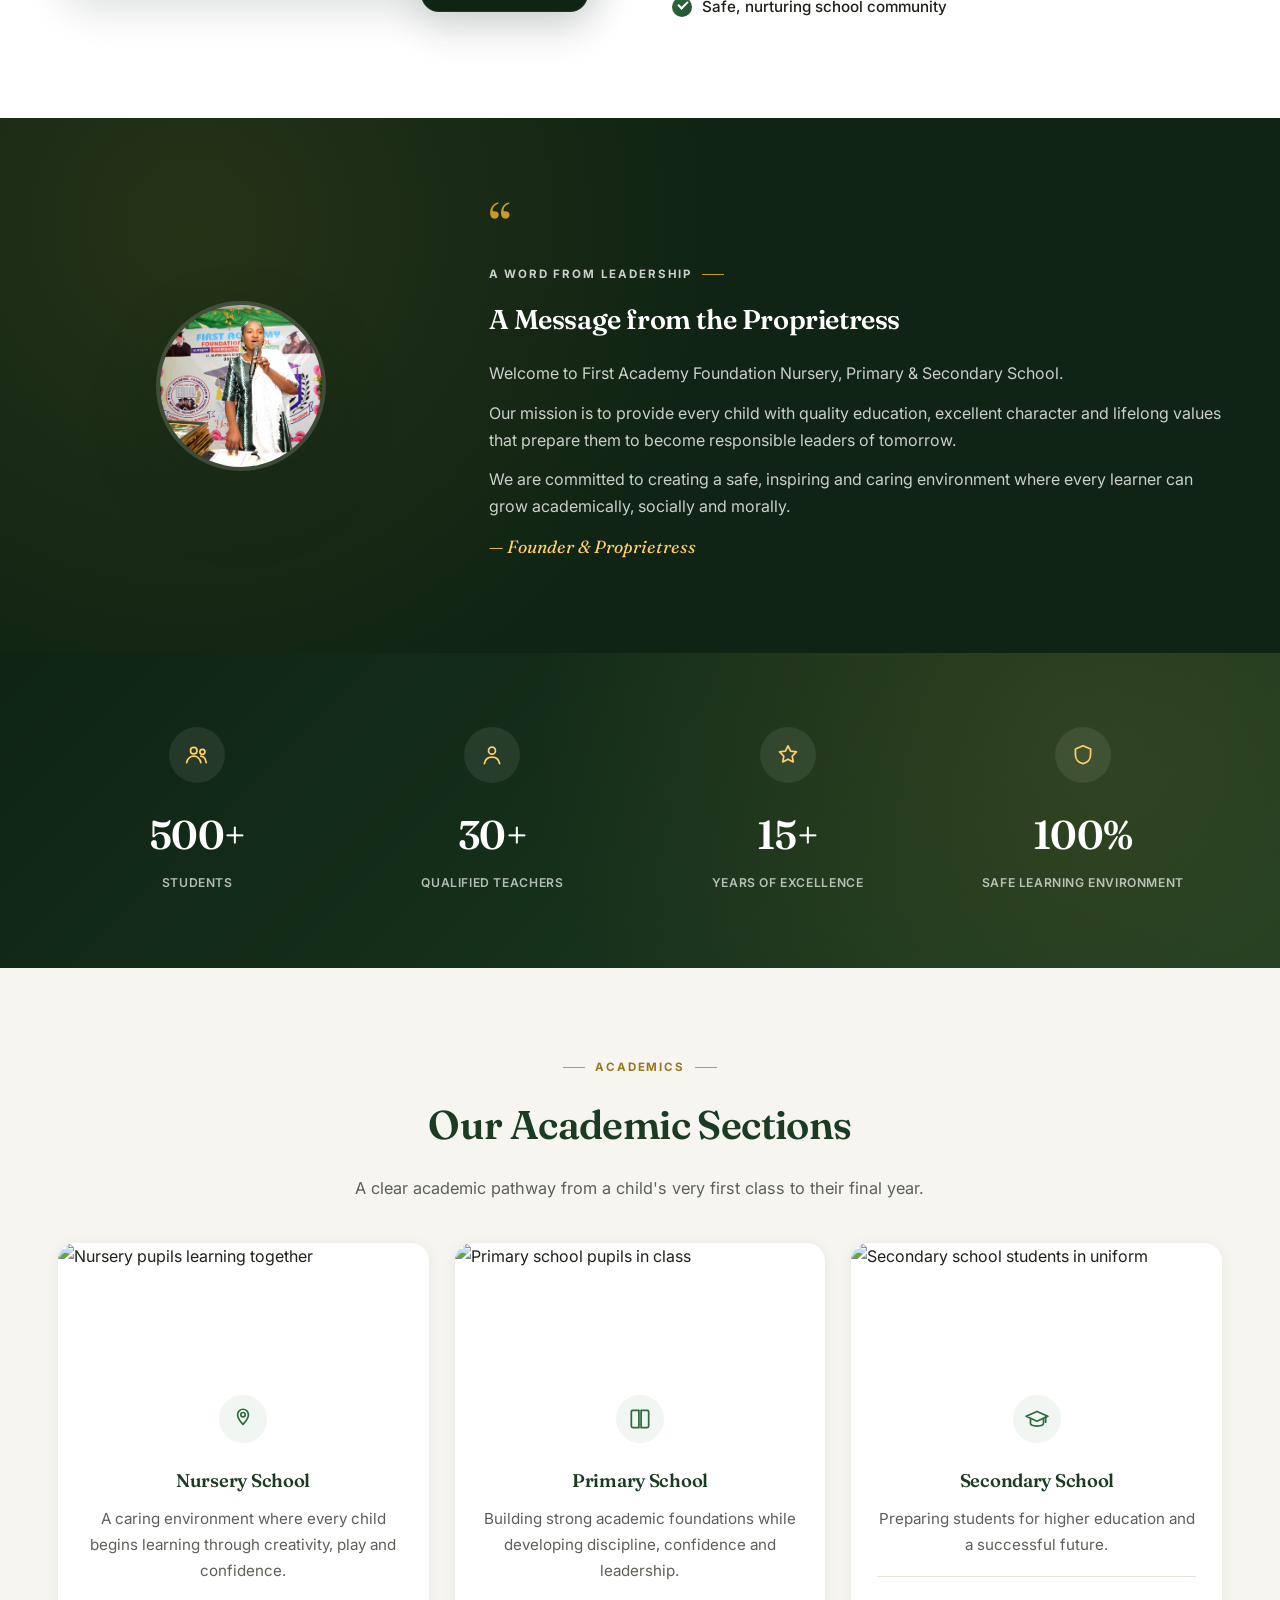
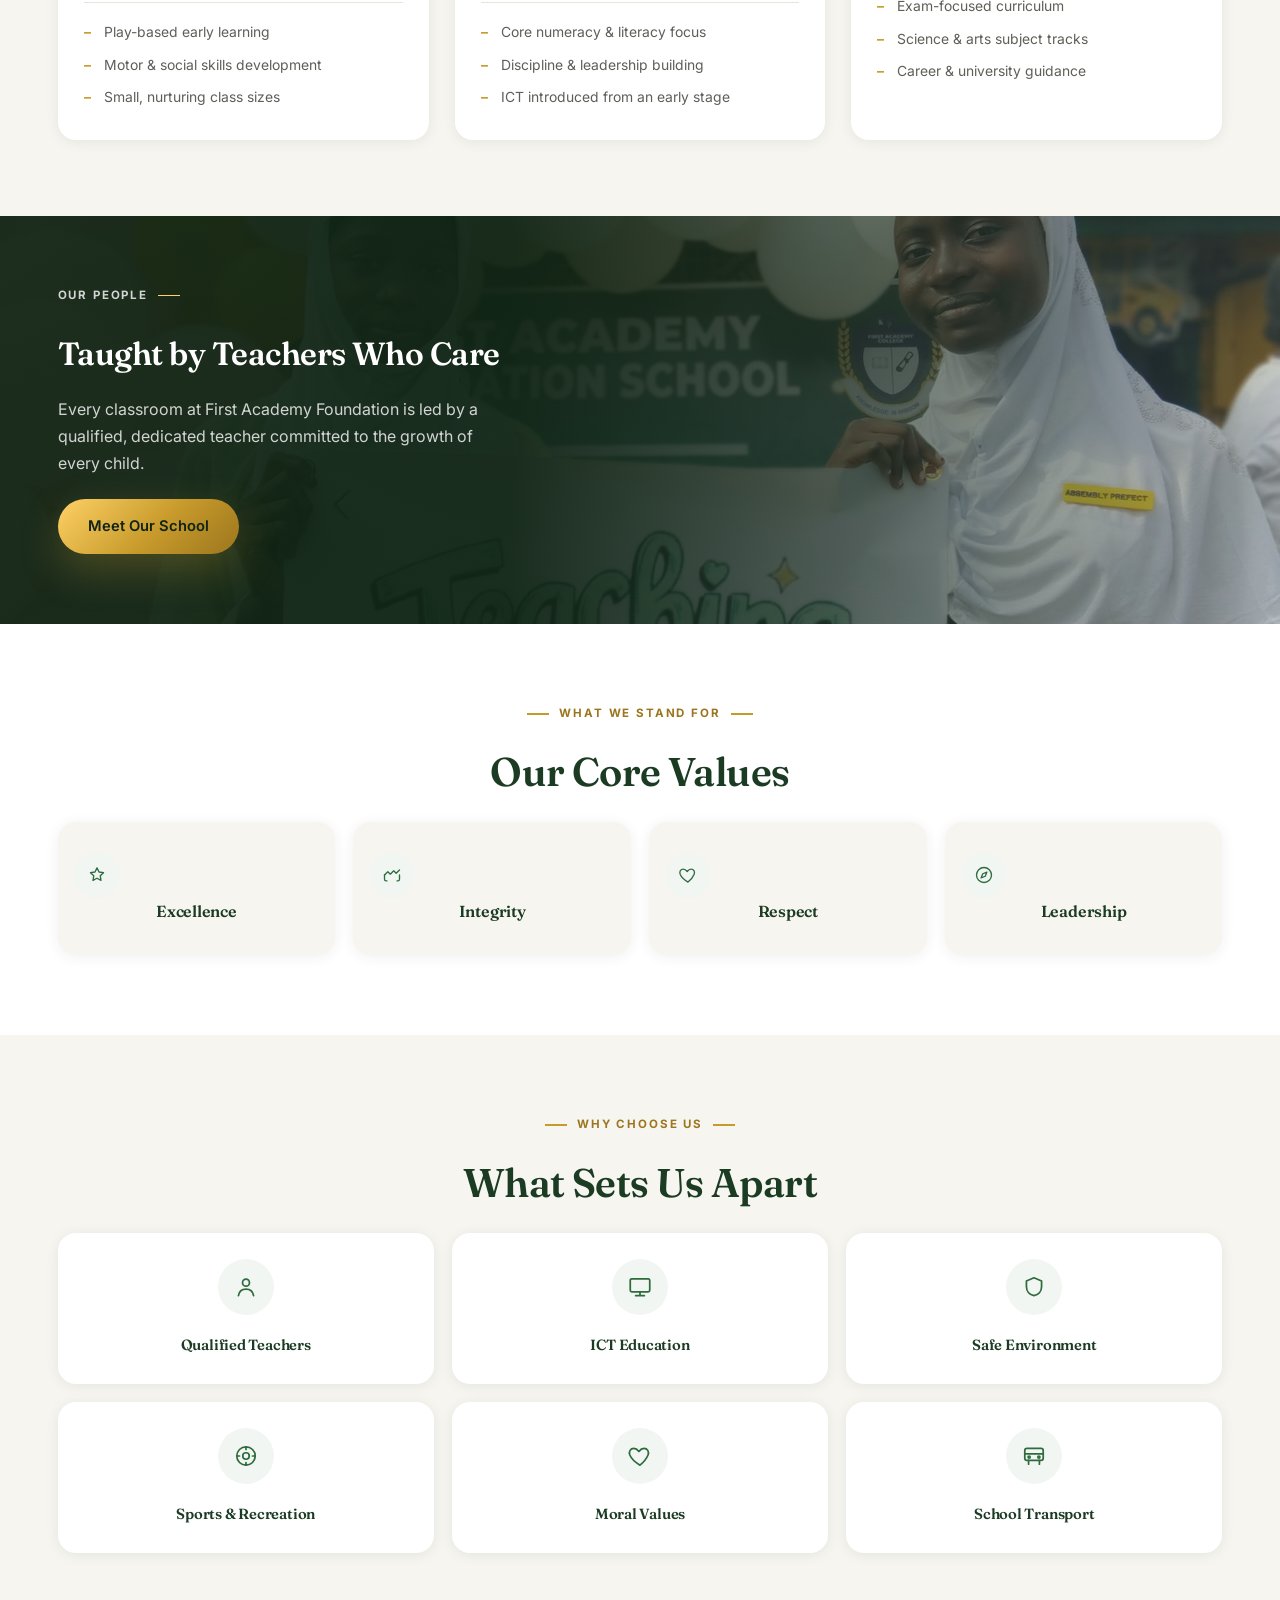
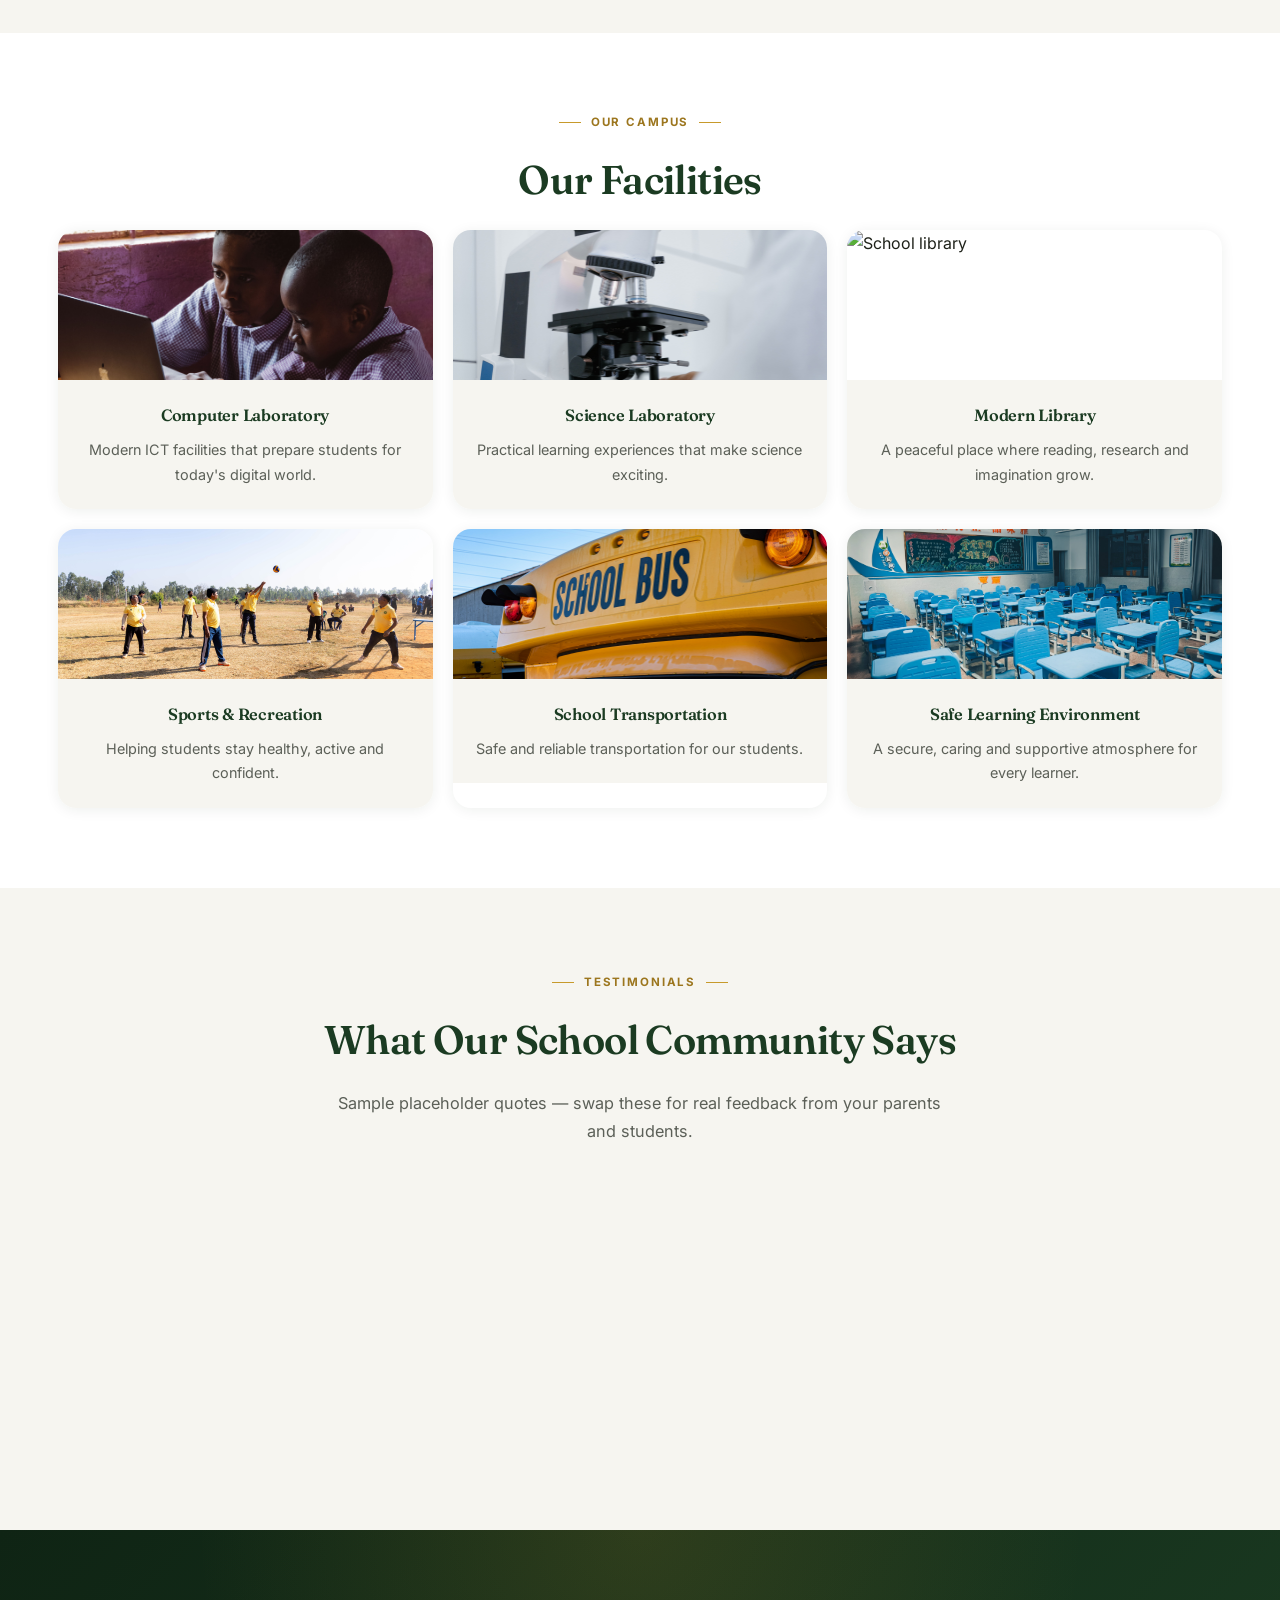
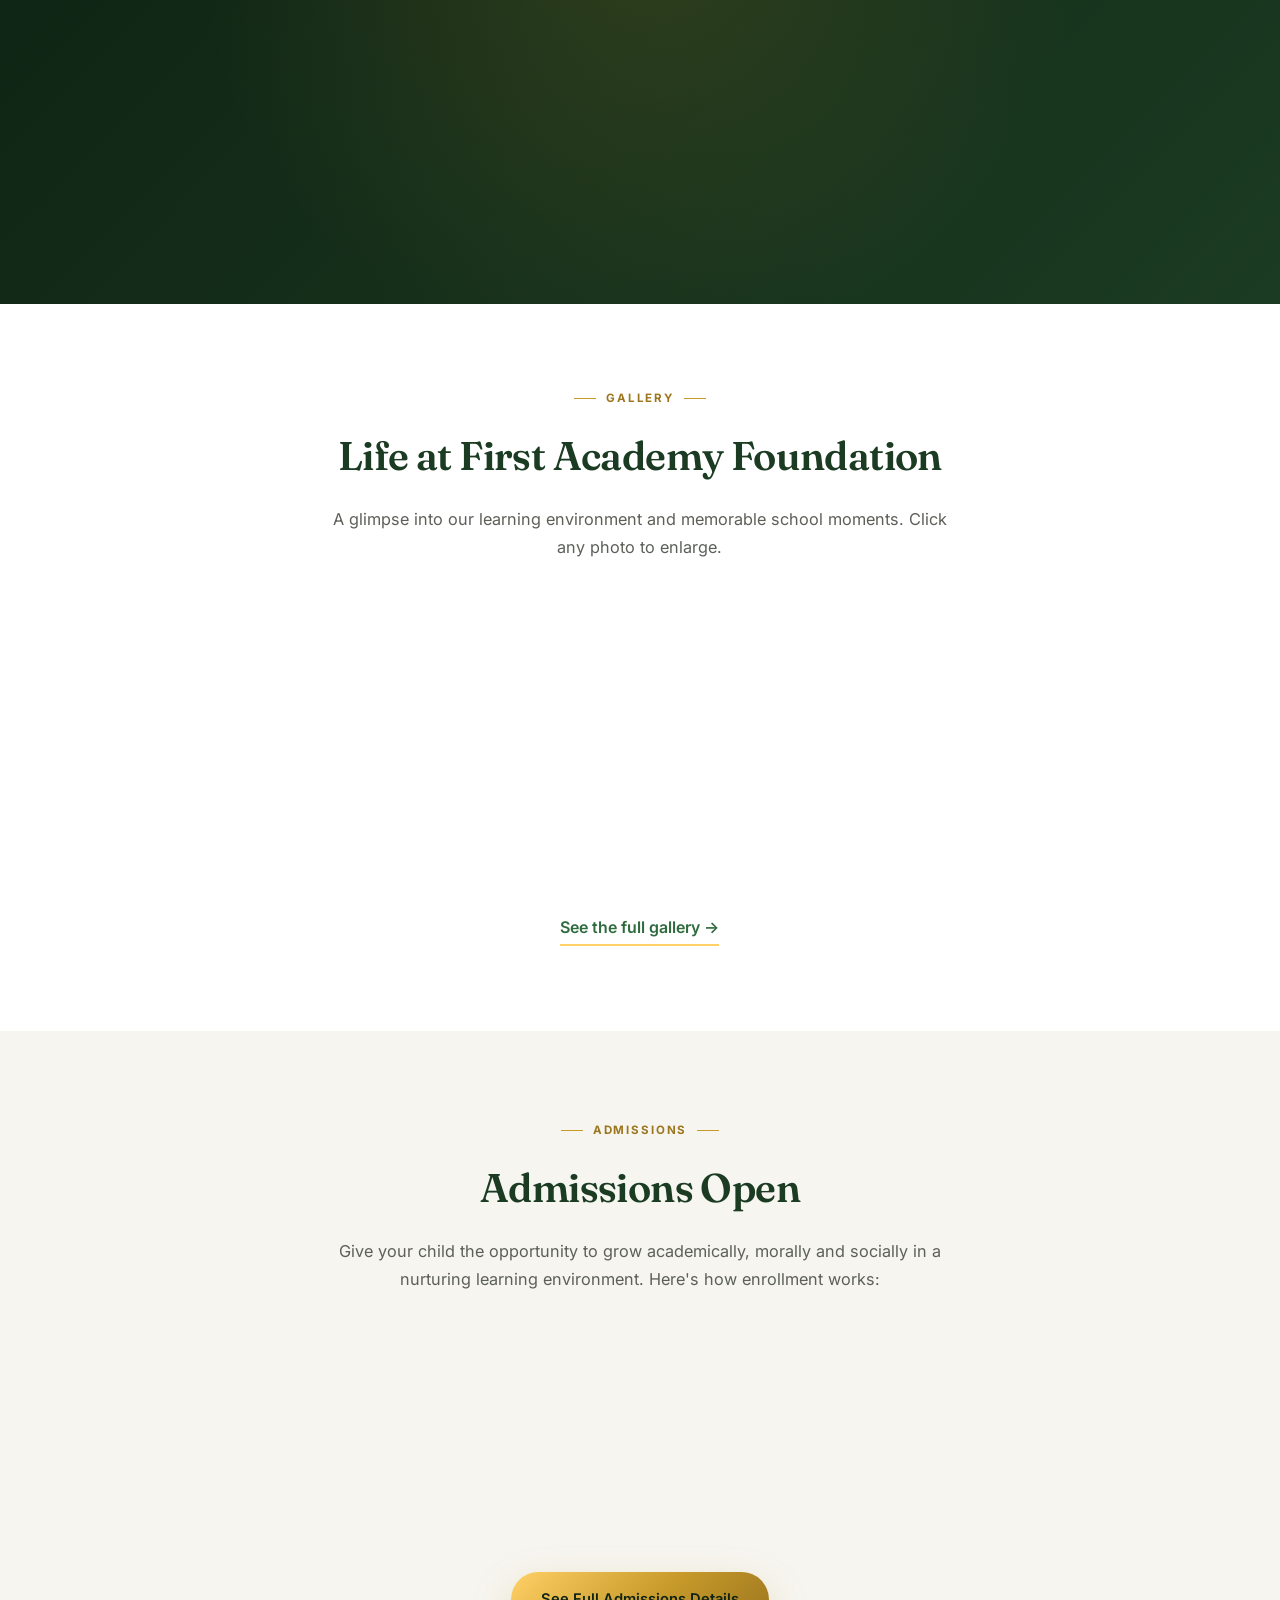
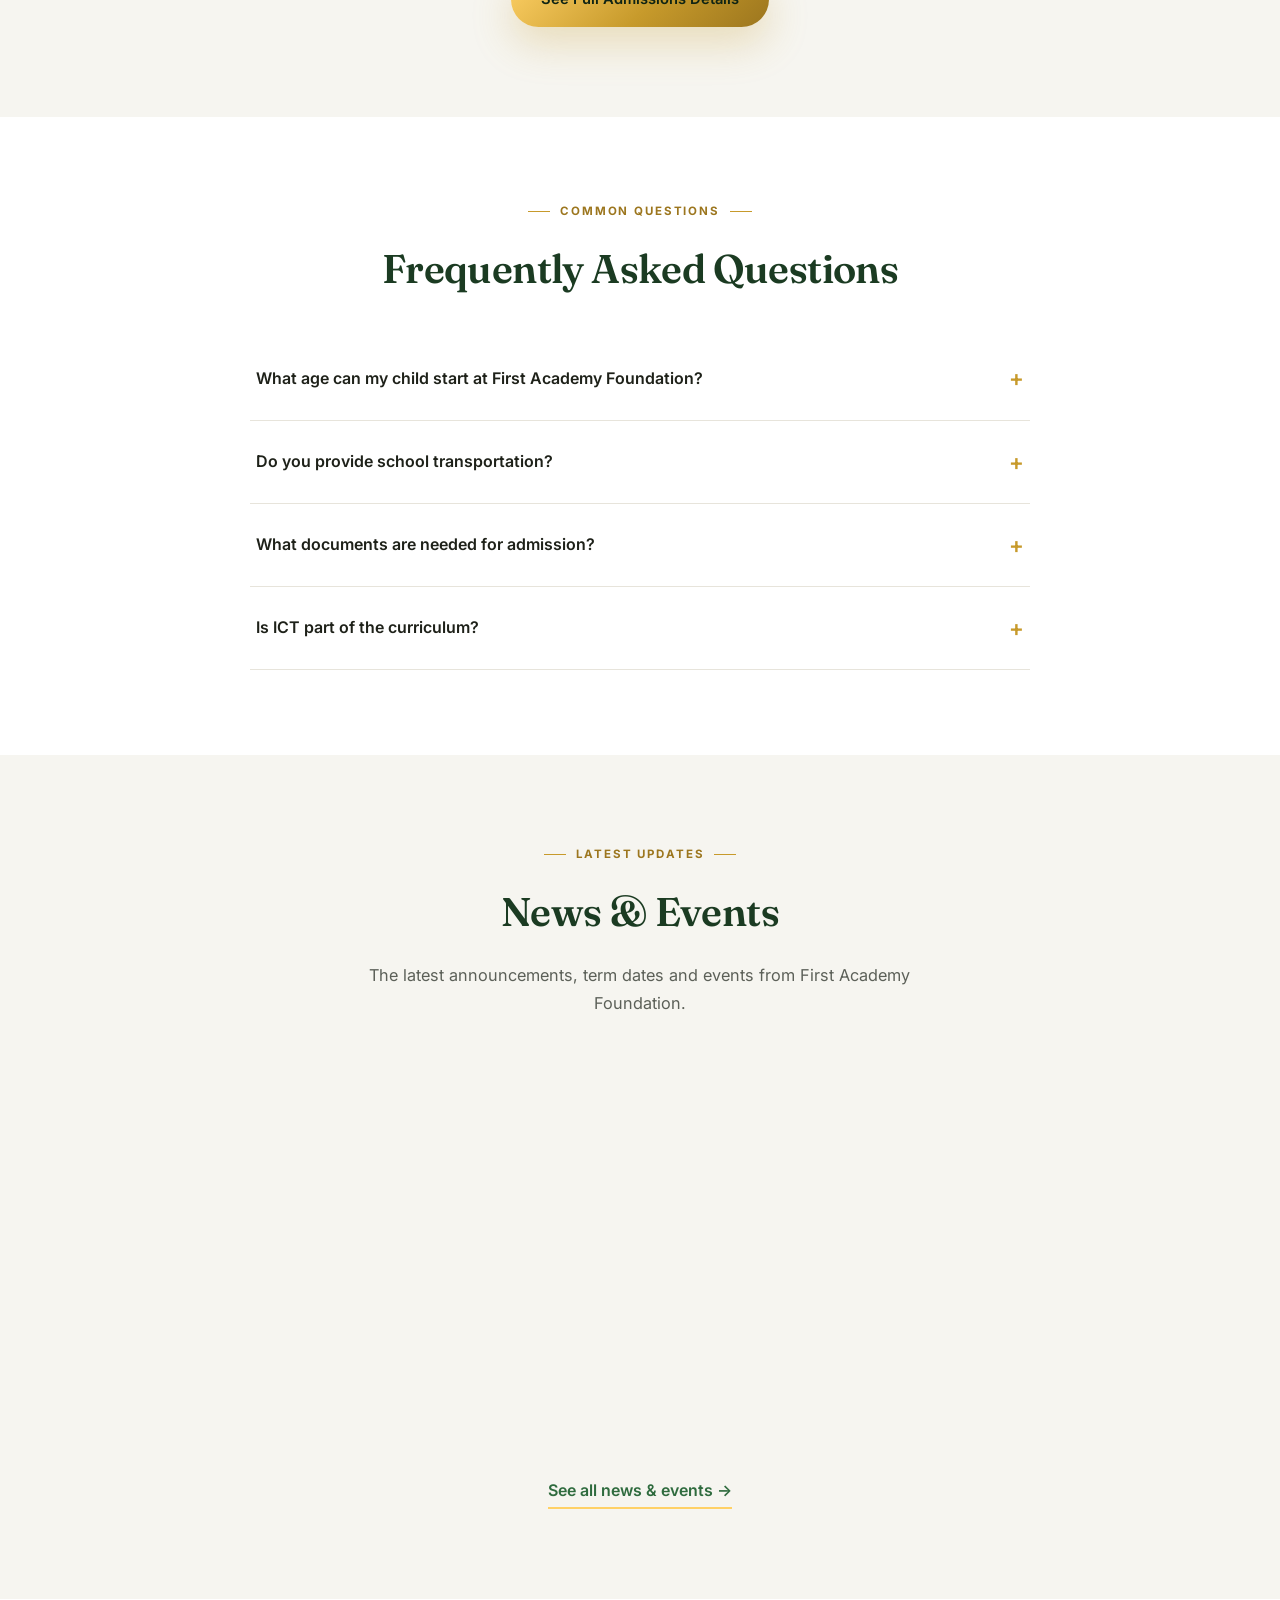
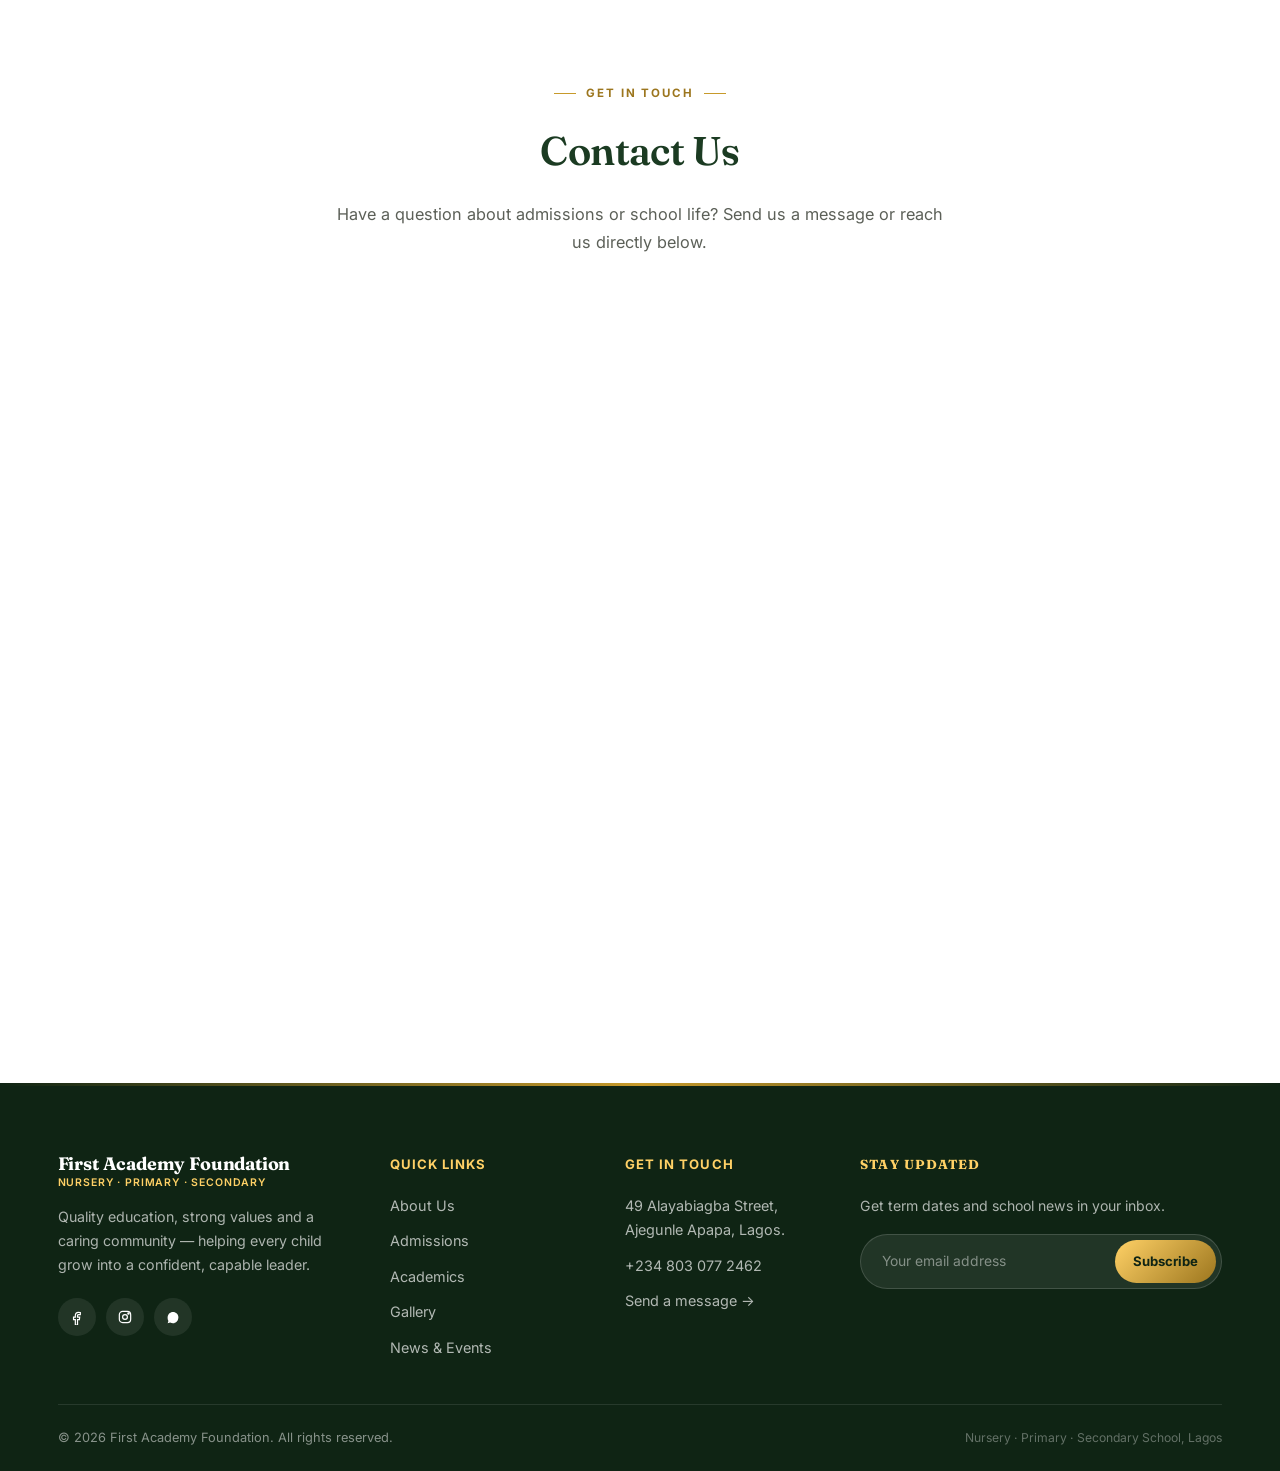
==== commit b96db3d9: "Add files via upload" ====
--- a/index.html
+++ b/index.html
@@ -258,11 +258,11 @@
         <h2>Our Facilities</h2>
         <div class="facility-grid reveal-stagger">
           <div class="facility-card">
-            <div class="facility-photo"><img src="https://images.unsplash.com/photo-1521493959102-bdd6677fdd81?auto=format&fit=crop&w=900&q=80" alt="Computer laboratory"></div>
+            <div class="facility-photo"><img src="images/computerlab.jpg" alt="Computer laboratory"></div>
             <div class="facility-body"><h3>Computer Laboratory</h3><p>Modern ICT facilities that prepare students for today's digital world.</p></div>
           </div>
           <div class="facility-card">
-            <div class="facility-photo"><img src="images/teachers-day.jpg" alt="Science learning"></div>
+            <div class="facility-photo"><img src="images/lab.jpg" alt="Science learning"></div>
             <div class="facility-body"><h3>Science Laboratory</h3><p>Practical learning experiences that make science exciting.</p></div>
           </div>
           <div class="facility-card">
@@ -270,15 +270,15 @@
             <div class="facility-body"><h3>Modern Library</h3><p>A peaceful place where reading, research and imagination grow.</p></div>
           </div>
           <div class="facility-card">
-            <div class="facility-photo"><img src="https://images.unsplash.com/photo-1548102249-acdce64fffbd?auto=format&fit=crop&w=900&q=80" alt="Sports and recreation"></div>
+            <div class="facility-photo"><img src="images/sports.jpg" alt="Sports and recreation"></div>
             <div class="facility-body"><h3>Sports &amp; Recreation</h3><p>Helping students stay healthy, active and confident.</p></div>
           </div>
           <div class="facility-card">
-            <div class="facility-photo"><img src="images/parents.jpg" alt="School transportation"></div>
+            <div class="facility-photo"><img src="images/schoolbus.jpg" alt="School transportation"></div>
             <div class="facility-body"><h3>School Transportation</h3><p>Safe and reliable transportation for our students.</p></div>
           </div>
           <div class="facility-card">
-            <div class="facility-photo"><img src="https://images.unsplash.com/photo-1632932693914-89b90ae3d16d?auto=format&fit=crop&w=900&q=80" alt="Safe learning environment"></div>
+            <div class="facility-photo"><img src="images/classroom.jpg" alt="Safe learning environment"></div>
             <div class="facility-body"><h3>Safe Learning Environment</h3><p>A secure, caring and supportive atmosphere for every learner.</p></div>
           </div>
         </div>
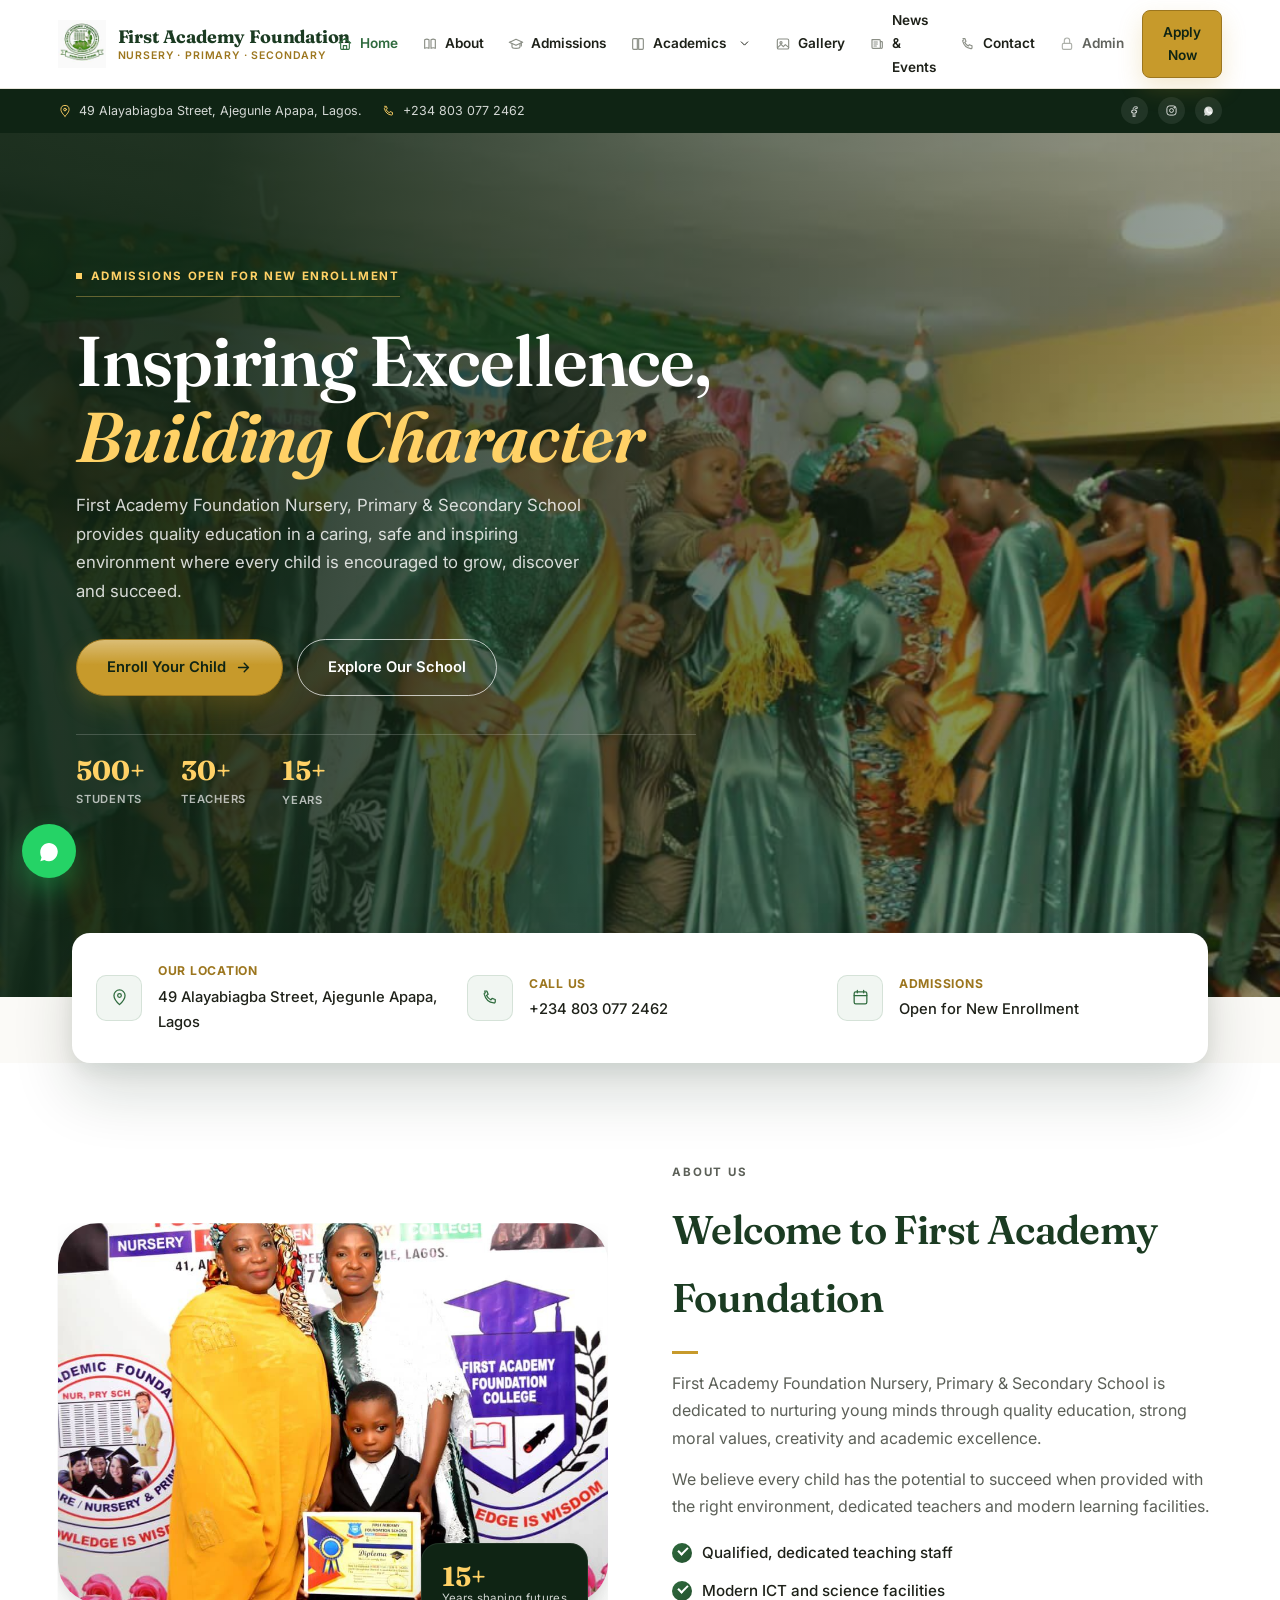
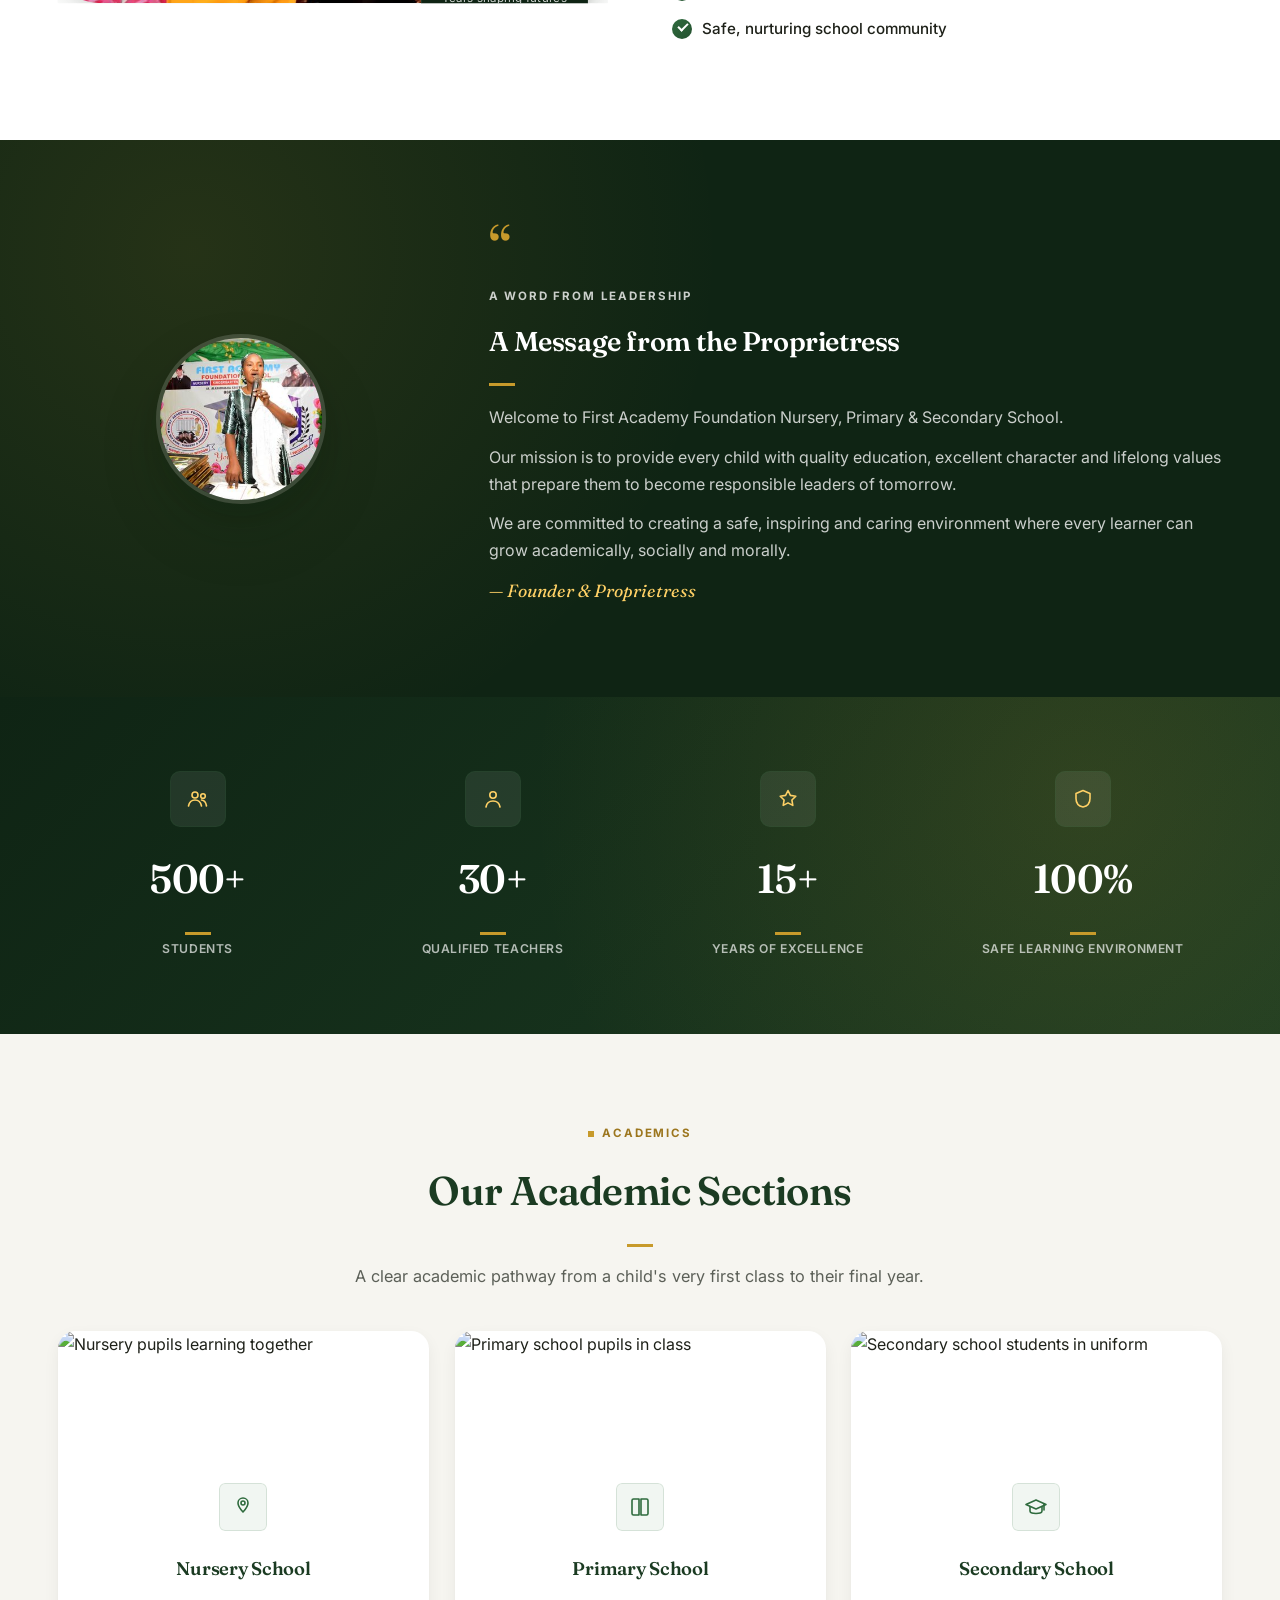
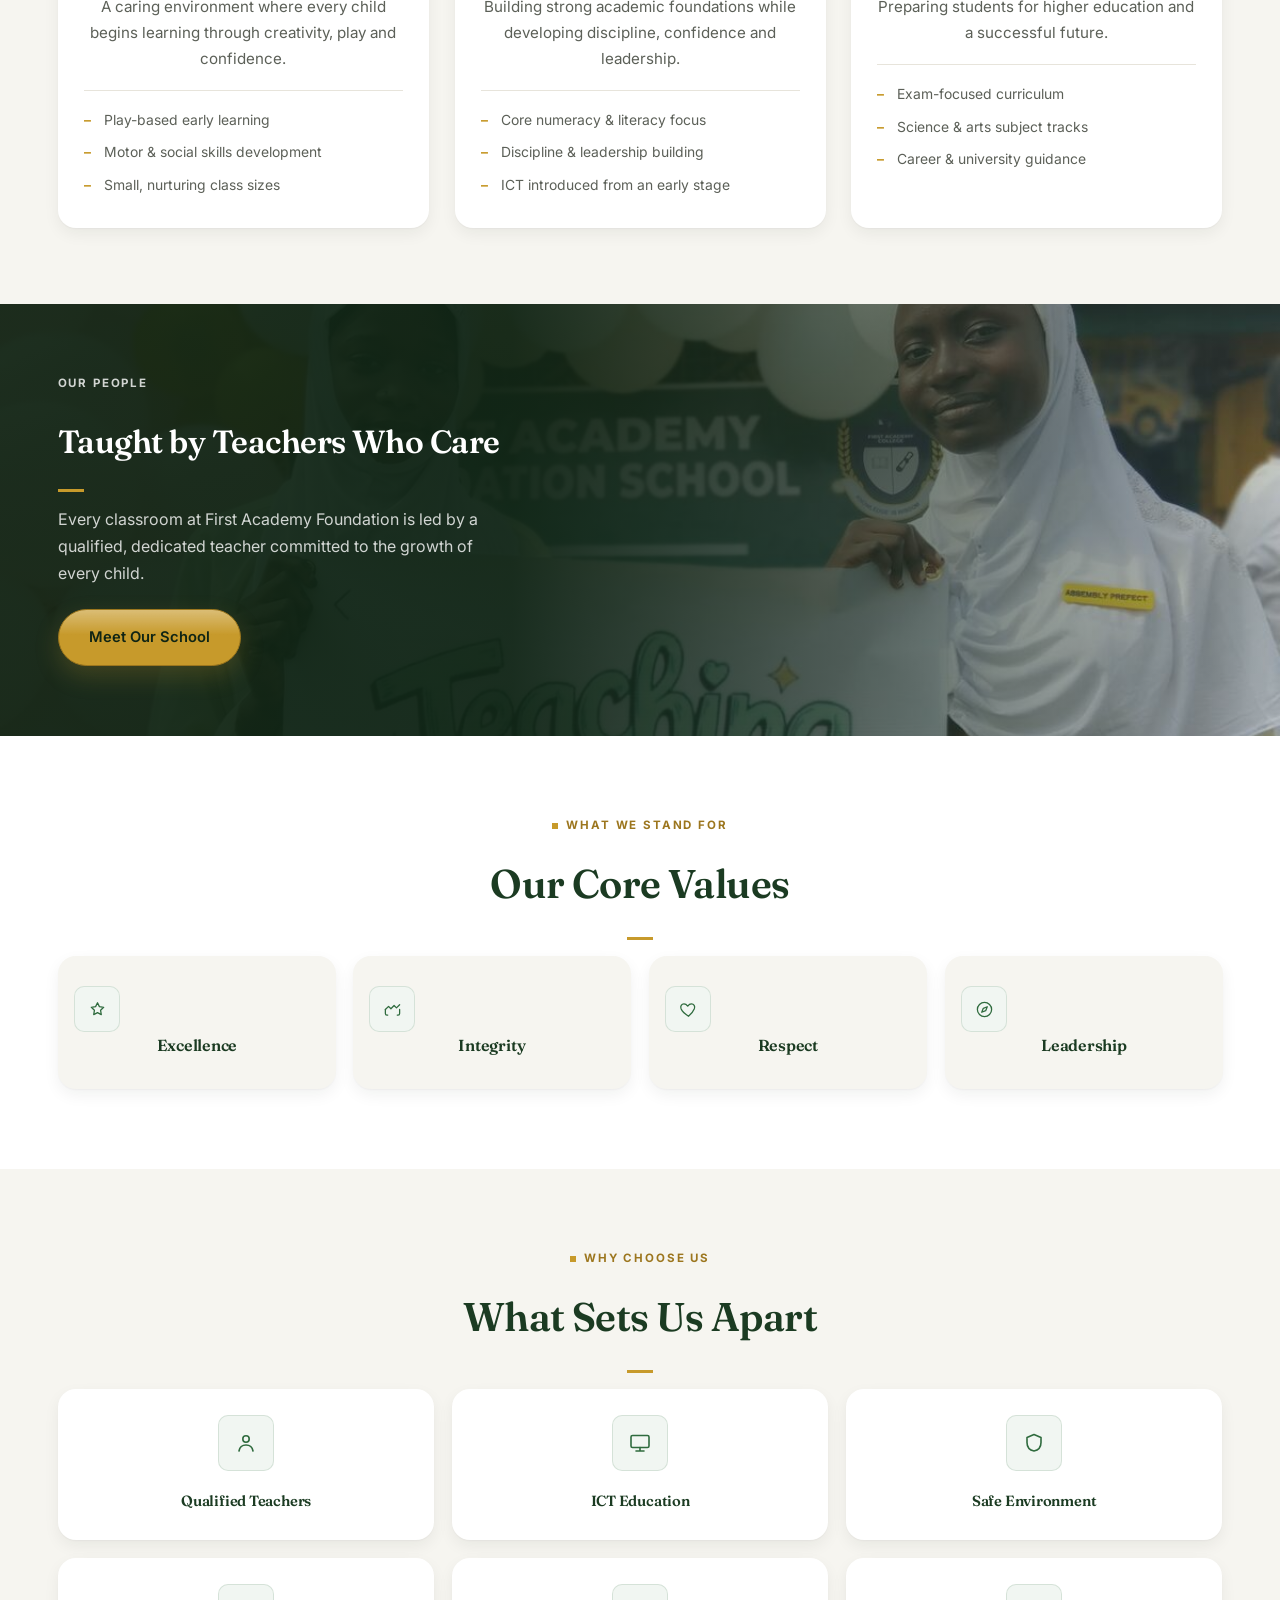
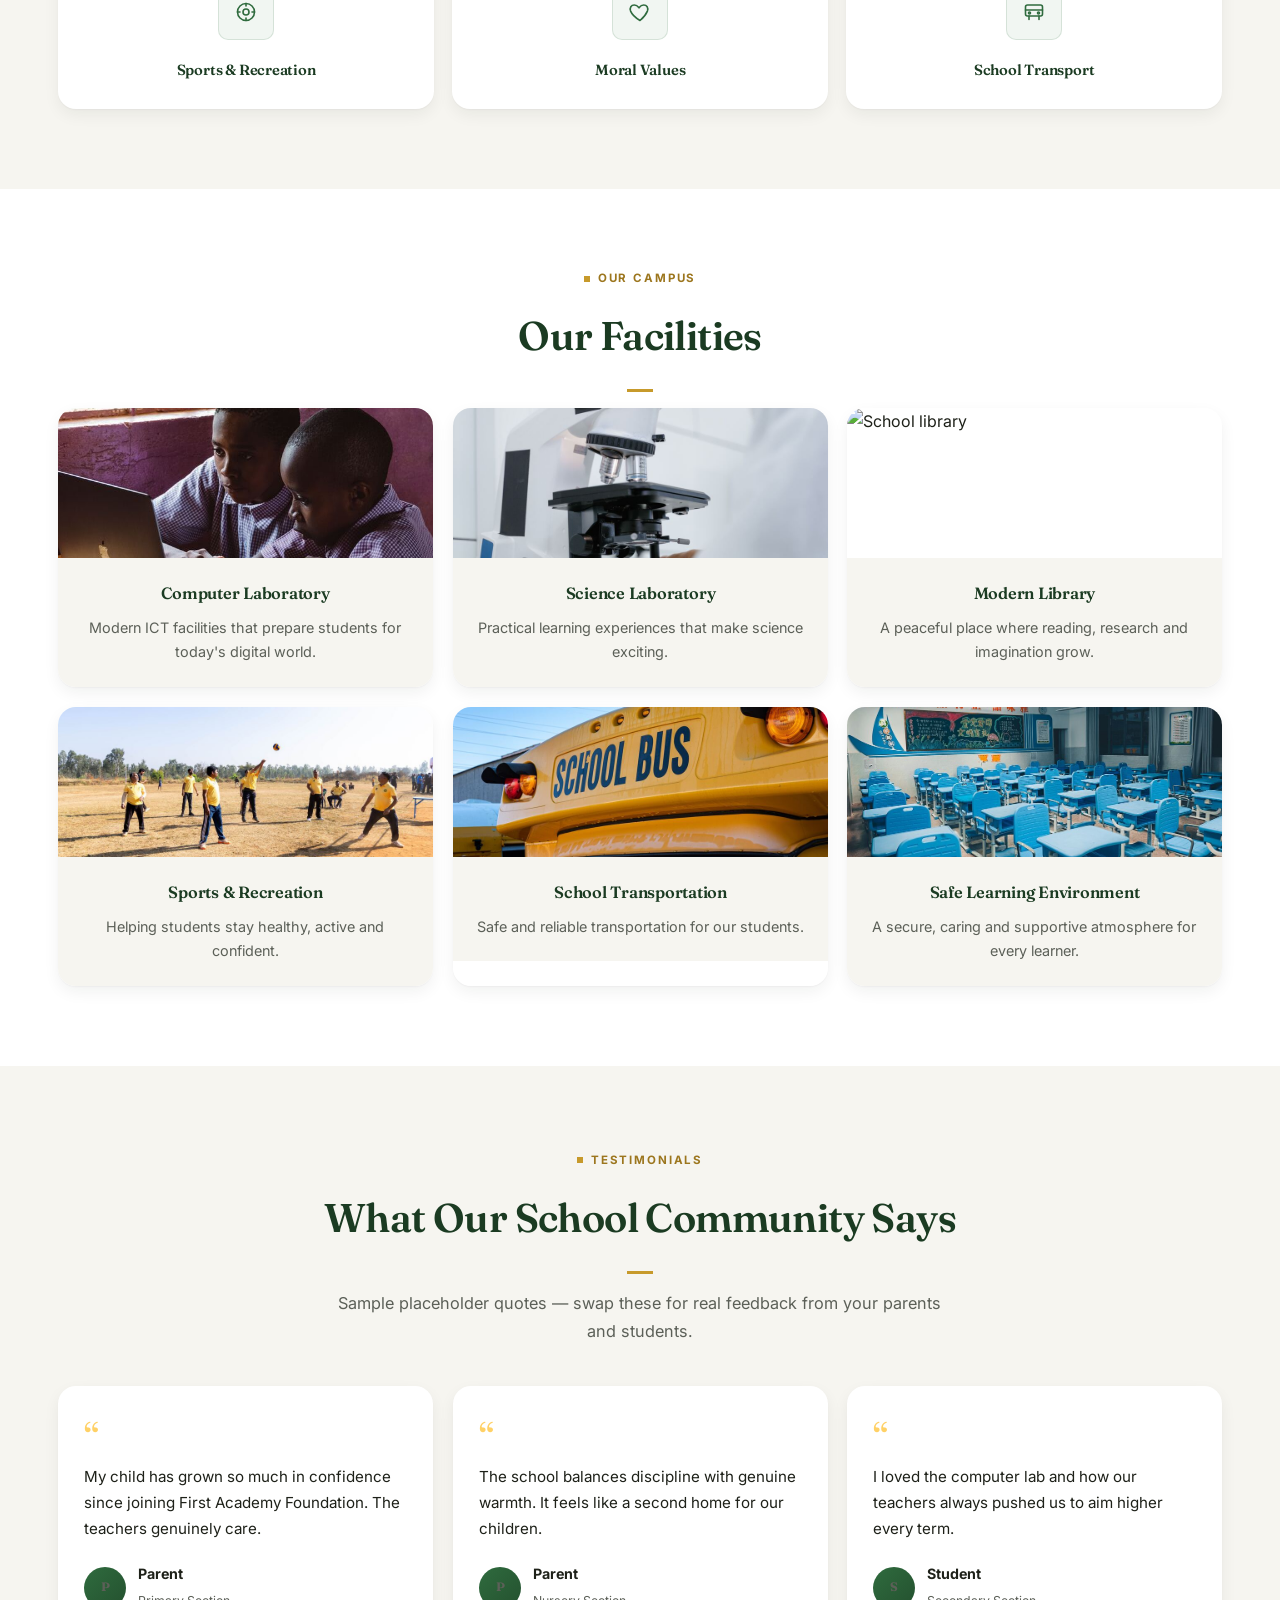
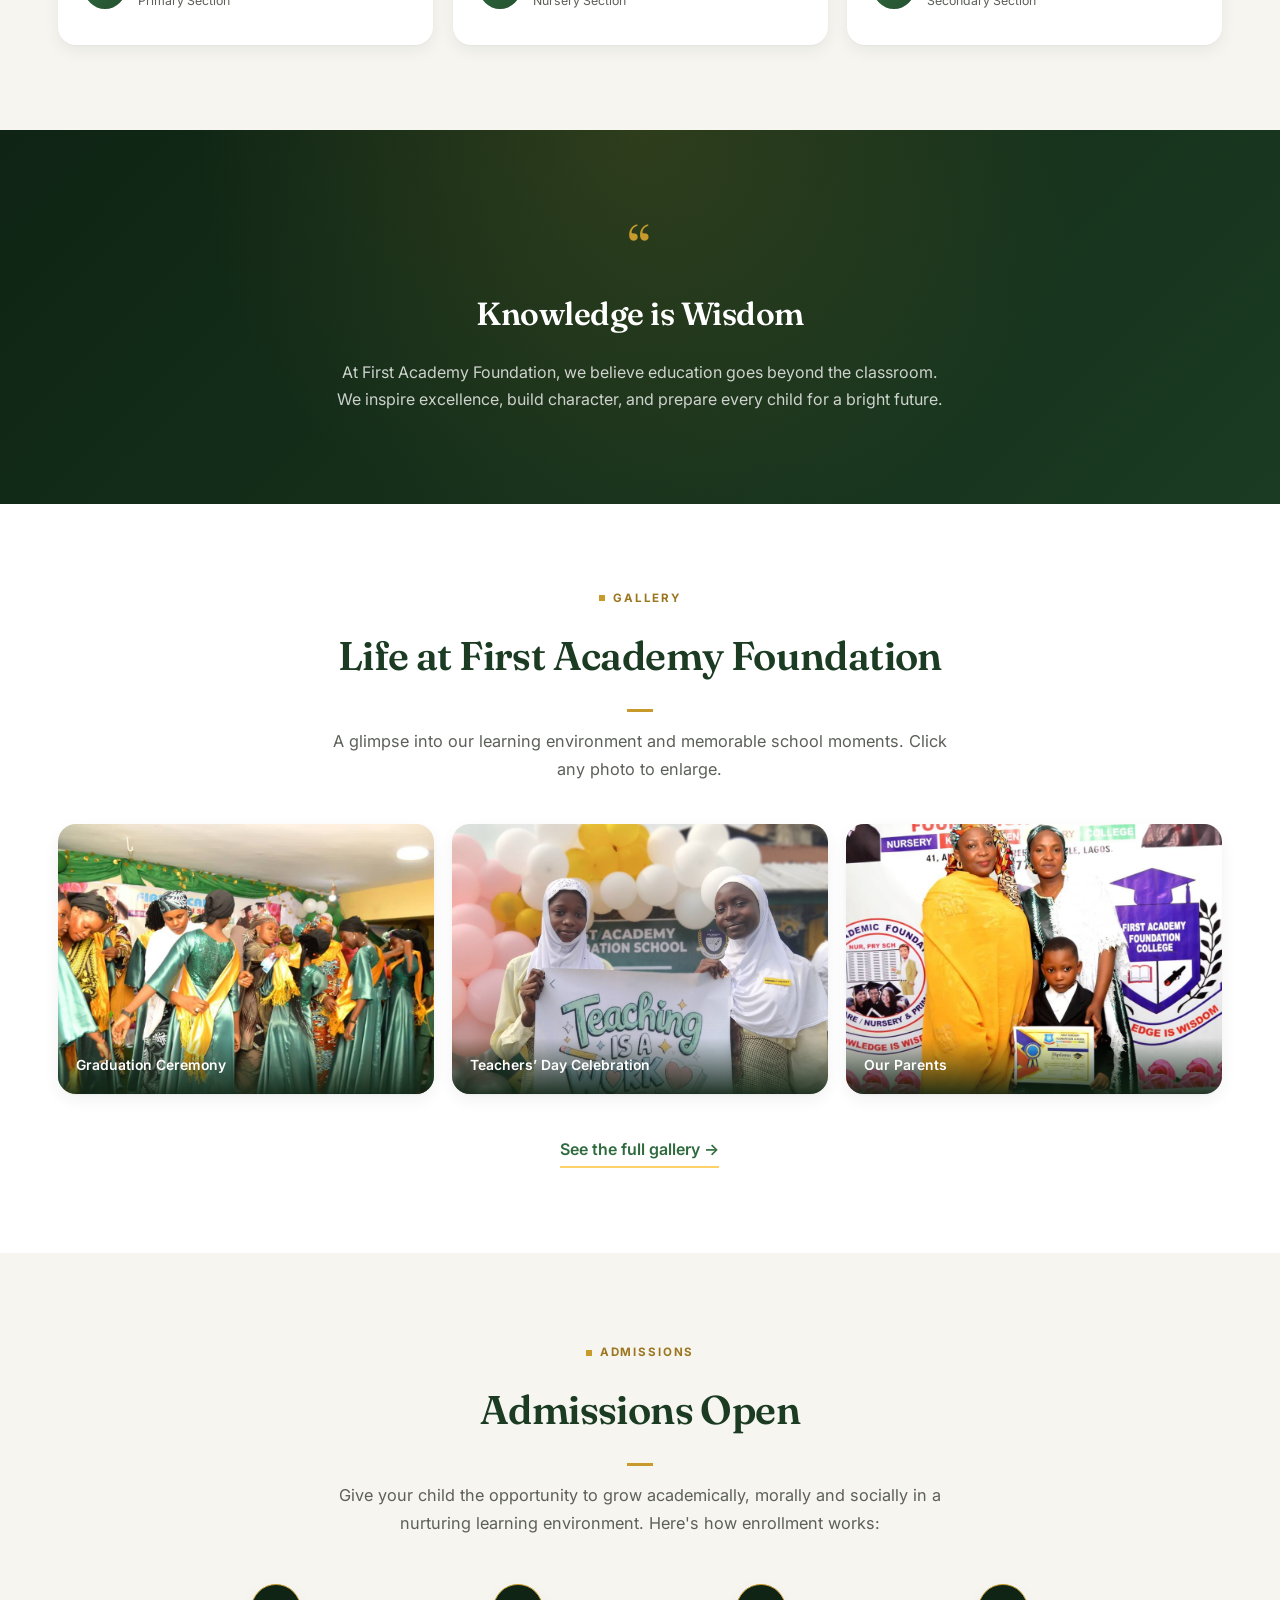
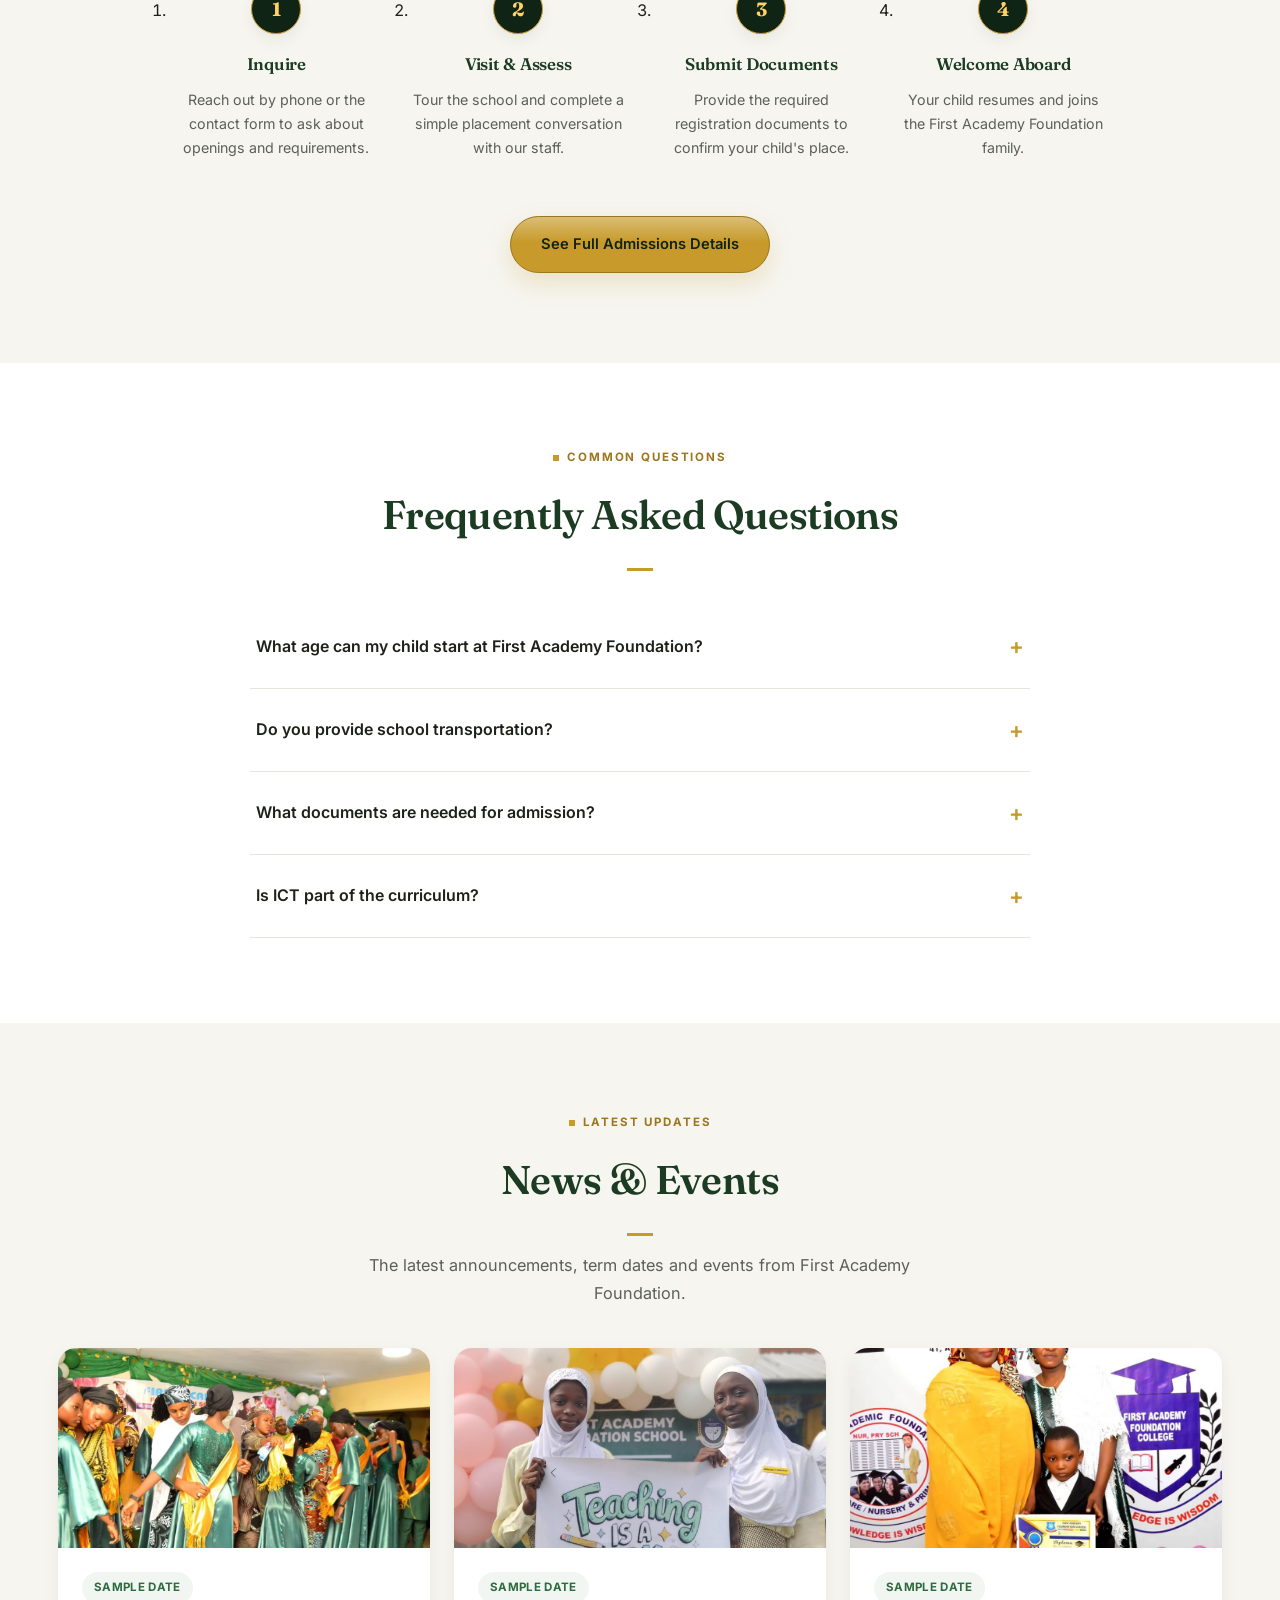
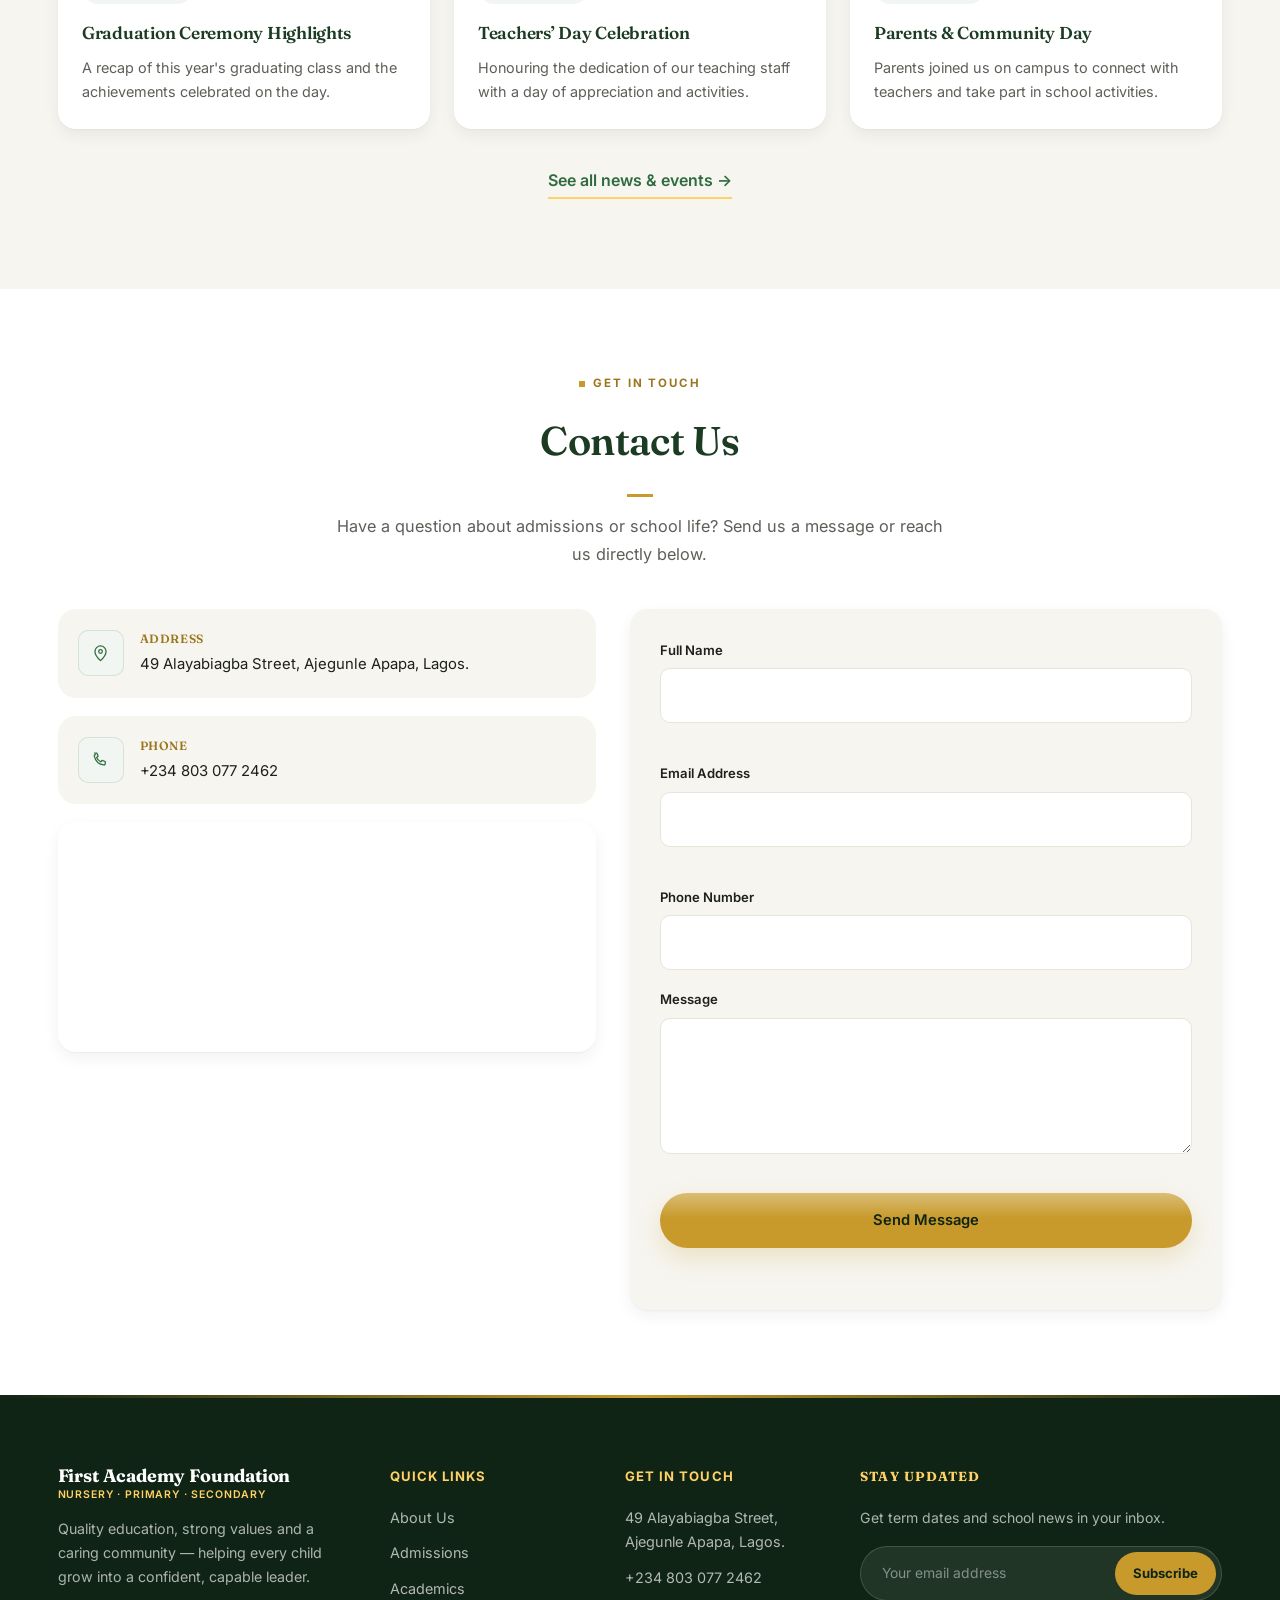
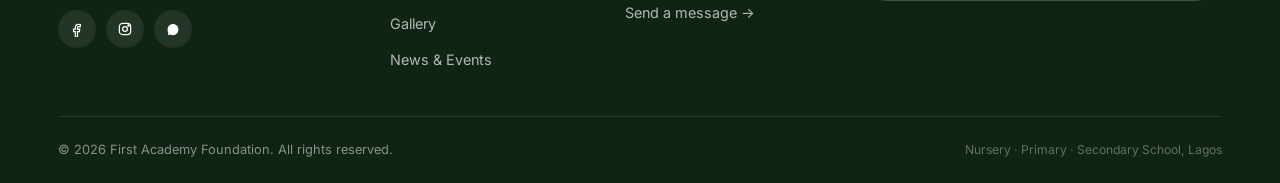
==== commit e825148d: "Add files via upload" ====
--- a/index.html
+++ b/index.html
@@ -61,8 +61,8 @@
     <section class="hero" id="home">
       <div class="container">
         <div class="hero-grid">
-          <div class="hero-content">
-            <span class="hero-badge"><svg viewBox="0 0 24 24" fill="none" stroke="currentColor" stroke-width="2" stroke-linecap="round" stroke-linejoin="round"><path d="M12 3.5l2.4 4.9 5.4.8-3.9 3.8.9 5.4L12 15.9l-4.8 2.5.9-5.4-3.9-3.8 5.4-.8L12 3.5z"/></svg> Admissions Open for New Enrollment</span>
+          <div class="hero-content hero-in">
+            <span class="hero-badge">Admissions Open for New Enrollment</span>
             <h1>Inspiring Excellence, <em>Building Character</em></h1>
             <p class="hero-text">
               First Academy Foundation Nursery, Primary &amp; Secondary School provides
@@ -73,11 +73,11 @@
               <a href="admissions.html" class="btn">Enroll Your Child <svg viewBox="0 0 24 24" fill="none" stroke="currentColor" stroke-width="2" stroke-linecap="round" stroke-linejoin="round"><path d="M5 12h14M13 6l6 6-6 6"/></svg></a>
               <a href="about.html" class="btn-outline">Explore Our School</a>
             </div>
-          </div>
-          <div class="hero-float-card reveal">
-            <div class="hero-float-item"><strong>500+</strong><span>Students</span></div>
-            <div class="hero-float-item"><strong>30+</strong><span>Teachers</span></div>
-            <div class="hero-float-item"><strong>15+</strong><span>Years</span></div>
+            <div class="hero-float-card">
+              <div class="hero-float-item"><strong>500+</strong><span>Students</span></div>
+              <div class="hero-float-item"><strong>30+</strong><span>Teachers</span></div>
+              <div class="hero-float-item"><strong>15+</strong><span>Years</span></div>
+            </div>
           </div>
         </div>
       </div>
@@ -105,7 +105,7 @@
 
     <section class="about" id="about">
       <div class="container about-grid">
-        <div class="about-image reveal">
+        <div class="about-image reveal-scale">
           <img src="images/parents.jpg" alt="Parents and community at First Academy Foundation">
           <div class="about-image-tag"><strong>15+</strong><span>Years shaping futures</span></div>
         </div>
--- a/styles.css
+++ b/styles.css
@@ -27,14 +27,21 @@
     --radius-lg: 30px;
     --radius-xl: 40px;
 
-    --shadow-sm: 0 2px 14px rgba(15,36,20,.07);
-    --shadow-md: 0 18px 40px rgba(15,36,20,.14);
-    --shadow-lg: 0 30px 70px rgba(15,36,20,.22);
-    --shadow-gold: 0 16px 40px rgba(199,154,43,.28);
-
-    --ease: cubic-bezier(.16,.84,.32,1);
+    --shadow-sm: 0 1px 2px rgba(15,36,20,.04), 0 6px 16px rgba(15,36,20,.06);
+    --shadow-md: 0 4px 10px rgba(15,36,20,.05), 0 16px 32px rgba(15,36,20,.10);
+    --shadow-lg: 0 8px 20px rgba(15,36,20,.08), 0 30px 60px rgba(15,36,20,.16);
+    --shadow-gold: 0 10px 24px rgba(199,154,43,.22);
+
+    --ease: cubic-bezier(.22,.75,.28,1);
     --ease-soft: cubic-bezier(.4,0,.2,1);
+    --ease-out: cubic-bezier(.19,1,.22,1);
     --header-h: 76px;
+
+    /* Signature: the ledger rule — a thick+thin gold pair used under
+       headings and as a recurring mark, evoking a school register or
+       report-card line rather than a generic underline. */
+    --rule-thick: 26px;
+    --rule-gap: 5px;
 }
 
 /* ========= RESET ========= */
@@ -77,15 +84,38 @@
 :focus-visible{ outline:3px solid var(--gold); outline-offset:3px; }
 
 .eyebrow{
-    display:flex; align-items:center; justify-content:center; gap:10px;
+    display:flex; align-items:center; justify-content:center; gap:8px;
     text-transform:uppercase; letter-spacing:.16em; font-size:.72rem;
     font-weight:700; color:var(--gold-deep); margin-bottom:14px; text-align:center;
 }
-.eyebrow::before, .eyebrow::after{ content:""; width:22px; height:1.5px; background:var(--gold); }
+.eyebrow::before{ content:""; width:6px; height:6px; background:var(--gold); flex-shrink:0; }
+.eyebrow::after{ display:none; }
 .eyebrow-light{ color:var(--gold-light); }
-.eyebrow-light::before, .eyebrow-light::after{ background:var(--gold-light); }
+.eyebrow-light::before{ background:var(--gold-light); }
 .eyebrow-left{ justify-content:flex-start; }
-.eyebrow-left::before{ display:none; }
+
+/* ========= SIGNATURE: LEDGER RULE =========
+   A thick-then-thin gold rule beneath section titles, standing in for
+   a school register / report-card line. Appears wherever a shared
+   section heading is used, so it reads as the site's mark rather
+   than a one-off flourish. */
+.about h2, .academics h2, .values h2, .why-us h2, .facilities h2,
+.gallery h2, .contact h2, .testimonials h2, .faq h2, .news h2, .admissions h2, .stats-band h2,
+.teacher-banner-overlay h2, .message-text h2{
+    position:relative; padding-bottom:22px;
+}
+.about h2::after, .academics h2::after, .values h2::after, .why-us h2::after, .facilities h2::after,
+.gallery h2::after, .contact h2::after, .testimonials h2::after, .faq h2::after, .news h2::after,
+.admissions h2::after, .stats-band h2::after, .teacher-banner-overlay h2::after, .message-text h2::after{
+    content:""; position:absolute; left:50%; bottom:0; transform:translateX(-50%);
+    width:var(--rule-thick); height:3px; background:var(--gold);
+}
+.about-copy h2::after, .teacher-banner-overlay h2::after{
+    left:0; transform:none;
+}
+@media(min-width:768px){
+    .message-text h2::after{ left:0; transform:none; }
+}
 
 .section-text{ text-align:center; color:var(--ink-soft); max-width:620px; margin:0 auto 40px; font-size:1.02rem; }
 
@@ -97,19 +127,89 @@
 
 /* ========= REVEAL ON SCROLL ========= */
 
-.reveal{ opacity:0; transform:translateY(26px); transition:opacity .7s var(--ease), transform .7s var(--ease); }
-.reveal.is-visible{ opacity:1; transform:translateY(0); }
-.reveal-stagger > *{ opacity:0; transform:translateY(22px); transition:opacity .6s var(--ease), transform .6s var(--ease); }
-.reveal-stagger.is-visible > *{ opacity:1; transform:translateY(0); }
-.reveal-stagger.is-visible > *:nth-child(1){ transition-delay:.03s; }
-.reveal-stagger.is-visible > *:nth-child(2){ transition-delay:.11s; }
-.reveal-stagger.is-visible > *:nth-child(3){ transition-delay:.19s; }
-.reveal-stagger.is-visible > *:nth-child(4){ transition-delay:.27s; }
-.reveal-stagger.is-visible > *:nth-child(5){ transition-delay:.35s; }
-.reveal-stagger.is-visible > *:nth-child(6){ transition-delay:.43s; }
+/* ========= SCROLL REVEALS =========
+   Three distinct entrances instead of one fade-up everywhere:
+   text blocks pull into focus, photos open like a curtain, and
+   card grids tilt up into place. Headings ink themselves in and
+   the ledger rule draws under them. */
+
+.reveal{
+    opacity:0; filter:blur(7px); transform:scale(1.015);
+    transition:opacity .6s var(--ease-out), filter .6s var(--ease-out), transform .6s var(--ease-out);
+}
+.reveal.is-visible{ opacity:1; filter:blur(0); transform:scale(1); }
+
+.reveal-scale{
+    clip-path:inset(0 0 0 0);
+    position:relative;
+}
+.reveal-scale img{
+    clip-path:inset(0 0 100% 0);
+    transition:clip-path .9s var(--ease-out);
+}
+.reveal-scale.is-visible img{ clip-path:inset(0 0 0% 0); }
+
+.reveal-stagger > *{
+    opacity:0; transform:perspective(900px) rotateX(10deg) translateY(16px);
+    transform-origin:50% 100%;
+    transition:opacity .55s var(--ease-out), transform .55s var(--ease-out);
+}
+.reveal-stagger.is-visible > *{ opacity:1; transform:perspective(900px) rotateX(0) translateY(0); }
+.reveal-stagger.is-visible > *:nth-child(1){ transition-delay:.02s; }
+.reveal-stagger.is-visible > *:nth-child(2){ transition-delay:.08s; }
+.reveal-stagger.is-visible > *:nth-child(3){ transition-delay:.14s; }
+.reveal-stagger.is-visible > *:nth-child(4){ transition-delay:.2s; }
+.reveal-stagger.is-visible > *:nth-child(5){ transition-delay:.26s; }
+.reveal-stagger.is-visible > *:nth-child(6){ transition-delay:.32s; }
+
+/* Section headings — ink in on a horizontal settle, then the gold
+   ledger rule draws itself under the text. */
+.about h2, .academics h2, .values h2, .why-us h2, .facilities h2,
+.gallery h2, .contact h2, .testimonials h2, .faq h2, .news h2, .admissions h2, .stats-band h2,
+.teacher-banner-overlay h2, .message-text h2{
+    opacity:0; transform:translateX(-18px);
+    transition:opacity .6s var(--ease-out), transform .6s var(--ease-out);
+}
+.about h2.is-visible, .academics h2.is-visible, .values h2.is-visible, .why-us h2.is-visible, .facilities h2.is-visible,
+.gallery h2.is-visible, .contact h2.is-visible, .testimonials h2.is-visible, .faq h2.is-visible, .news h2.is-visible,
+.admissions h2.is-visible, .stats-band h2.is-visible, .teacher-banner-overlay h2.is-visible, .message-text h2.is-visible{
+    opacity:1; transform:translateX(0);
+}
+.about h2::after, .academics h2::after, .values h2::after, .why-us h2::after, .facilities h2::after,
+.gallery h2::after, .contact h2::after, .testimonials h2::after, .faq h2::after, .news h2::after,
+.admissions h2::after, .stats-band h2::after, .teacher-banner-overlay h2::after, .message-text h2::after{
+    transform:translateX(-50%) scaleX(0); transform-origin:center;
+    transition:transform .6s var(--ease-out) .25s;
+}
+.about-copy h2::after, .teacher-banner-overlay h2::after{
+    transform:scaleX(0); transform-origin:left;
+}
+.about h2.is-visible::after, .academics h2.is-visible::after, .values h2.is-visible::after, .why-us h2.is-visible::after,
+.facilities h2.is-visible::after, .gallery h2.is-visible::after, .contact h2.is-visible::after, .testimonials h2.is-visible::after,
+.faq h2.is-visible::after, .news h2.is-visible::after, .admissions h2.is-visible::after, .stats-band h2.is-visible::after,
+.teacher-banner-overlay h2.is-visible::after, .message-text h2.is-visible::after{
+    transform:translateX(-50%) scaleX(1);
+}
+.about-copy h2.is-visible::after, .teacher-banner-overlay h2.is-visible::after{
+    transform:scaleX(1);
+}
+@media(min-width:768px){
+    .message-text h2::after{ transform:scaleX(0); transform-origin:left; }
+    .message-text h2.is-visible::after{ transform:scaleX(1); }
+}
 
 @media (prefers-reduced-motion: reduce){
-    .reveal, .reveal-stagger > *{ opacity:1 !important; transform:none !important; transition:none !important; }
+    .reveal, .reveal-stagger > *{ opacity:1 !important; filter:none !important; transform:none !important; transition:none !important; }
+    .reveal-scale img{ clip-path:none !important; transition:none !important; }
+    .about h2, .academics h2, .values h2, .why-us h2, .facilities h2,
+    .gallery h2, .contact h2, .testimonials h2, .faq h2, .news h2, .admissions h2, .stats-band h2,
+    .teacher-banner-overlay h2, .message-text h2{ opacity:1 !important; transform:none !important; }
+    .about h2::after, .academics h2::after, .values h2::after, .why-us h2::after, .facilities h2::after,
+    .gallery h2::after, .contact h2::after, .testimonials h2::after, .faq h2::after, .news h2::after,
+    .admissions h2::after, .stats-band h2::after, .teacher-banner-overlay h2::after, .message-text h2::after{
+        transform:translateX(-50%) scaleX(1) !important; transition:none !important;
+    }
+    .about-copy h2::after, .teacher-banner-overlay h2::after{ transform:scaleX(1) !important; }
 }
 
 /* ========= TOP BAR ========= */
@@ -182,11 +282,12 @@
 .nav-icon{ display:flex; width:20px; height:20px; color:var(--ink-faint); flex-shrink:0; }
 .nav-icon svg{ width:100%; height:100%; }
 .nav-cta{
-    margin:16px 22px 0; padding:14px 20px !important; background:linear-gradient(135deg,var(--gold),var(--gold-deep));
-    color:var(--white) !important; border-radius:999px; text-align:center; display:flex !important; justify-content:center;
+    margin:16px 22px 0; padding:14px 20px !important; background:var(--gold);
+    border:1px solid var(--gold-deep);
+    color:var(--green-deep) !important; border-radius:999px; text-align:center; display:flex !important; justify-content:center;
     box-shadow:var(--shadow-gold);
 }
-.nav-cta:hover{ filter:brightness(1.08); }
+.nav-cta:hover{ background:var(--gold-light); }
 
 .has-dropdown .dropdown{ display:none; background:var(--green-tint); }
 .has-dropdown.is-open .dropdown{ display:block; }
@@ -210,24 +311,34 @@
     display:inline-flex; align-items:center; justify-content:center; gap:9px;
     padding:15px 30px; border-radius:999px; font-weight:600;
     font-size:.92rem; text-align:center; white-space:nowrap;
-    transition:transform .3s var(--ease), box-shadow .3s var(--ease), background .3s var(--ease), color .3s var(--ease), border-color .3s var(--ease);
-}
-.btn{ background:linear-gradient(135deg,var(--gold-light),var(--gold) 55%,var(--gold-deep)); color:var(--green-deep); box-shadow:var(--shadow-gold); }
-.btn:hover{ transform:translateY(-3px); box-shadow:0 22px 46px rgba(199,154,43,.38); }
+    transition:transform .35s var(--ease-out), box-shadow .35s var(--ease-out), background .3s var(--ease), color .3s var(--ease), border-color .3s var(--ease);
+}
+.btn{
+    background:var(--gold); color:var(--green-deep); box-shadow:var(--shadow-gold);
+    border:1px solid var(--gold-deep);
+    background-image:linear-gradient(rgba(255,255,255,.35), rgba(255,255,255,0) 45%);
+}
+.btn:hover{ transform:translateY(-2px); background-color:var(--gold-light); box-shadow:0 14px 30px rgba(199,154,43,.3); }
+.btn:active{ transform:translateY(0); }
 .btn-outline{ border:1.5px solid rgba(255,255,255,.7); color:var(--white); }
-.btn-outline:hover{ background:rgba(255,255,255,.12); border-color:var(--white); transform:translateY(-3px); }
+.btn-outline:hover{ background:rgba(255,255,255,.12); border-color:var(--white); transform:translateY(-2px); }
 .btn-light{ background:var(--white); color:var(--green-dark); }
-.btn-light:hover{ background:var(--gold-light); color:var(--green-deep); transform:translateY(-3px); }
+.btn-light:hover{ background:var(--gold-light); color:var(--green-deep); transform:translateY(-2px); }
 .btn svg{ width:17px; height:17px; }
 
 /* ========= ICON BADGES ========= */
 
-.icon-badge{ display:flex; align-items:center; justify-content:center; width:56px; height:56px; border-radius:50%; background:var(--green-tint); color:var(--green); margin:0 auto 18px; flex-shrink:0; position:relative; }
-.icon-badge::after{ content:""; position:absolute; inset:-5px; border-radius:50%; border:1.5px solid transparent; transition:border-color .3s var(--ease); }
-.icon-badge svg{ width:26px; height:26px; }
+.icon-badge{
+    display:flex; align-items:center; justify-content:center; width:56px; height:56px;
+    border-radius:var(--radius-sm); background:var(--green-tint); color:var(--green);
+    margin:0 auto 18px; flex-shrink:0; position:relative;
+    box-shadow:inset 0 0 0 1px rgba(47,107,62,.14);
+    transition:box-shadow .3s var(--ease), transform .3s var(--ease);
+}
+.icon-badge svg{ width:24px; height:24px; }
 .icon-badge-sm{ width:46px; height:46px; margin:0; }
-.icon-badge-sm svg{ width:20px; height:20px; }
-.icon-badge-gold{ background:linear-gradient(135deg,var(--gold-light),var(--gold)); color:var(--white); }
+.icon-badge-sm svg{ width:19px; height:19px; }
+.icon-badge-gold{ background:var(--green-deep); color:var(--gold-light); box-shadow:inset 0 0 0 1px rgba(255,209,102,.3); }
 
 /* ========= SHARED SECTION HEADS ========= */
 
@@ -257,32 +368,52 @@
 .hero{
     min-height:92vh;
     display:flex; align-items:center; text-align:left;
-    padding:40px 20px 150px;
+    padding:40px 20px 100px;
     position:relative;
     background:
         linear-gradient(100deg, rgba(15,36,20,.92) 15%, rgba(15,36,20,.62) 55%, rgba(15,36,20,.35)),
         url("images/graduation.jpg");
     background-size:cover; background-position:center;
 }
-.hero-grid{ display:grid; grid-template-columns:1fr; gap:40px; align-items:end; width:100%; }
+.hero-grid{ display:grid; grid-template-columns:1fr; gap:40px; align-items:start; width:100%; }
 .hero-content{ max-width:640px; }
-.hero-badge{ display:inline-flex; align-items:center; gap:8px; background:rgba(255,255,255,.1); border:1px solid rgba(255,255,255,.25); color:var(--gold-light); padding:8px 16px; border-radius:999px; font-size:.72rem; font-weight:700; letter-spacing:.1em; text-transform:uppercase; margin-bottom:22px; backdrop-filter:blur(6px); }
-.hero-badge svg{ width:13px; height:13px; }
+.hero-badge{
+    display:inline-flex; align-items:center; gap:9px; color:var(--gold-light);
+    padding:0 0 10px; border-bottom:1px solid rgba(255,209,102,.35);
+    font-size:.72rem; font-weight:700; letter-spacing:.14em; text-transform:uppercase; margin-bottom:26px;
+}
+.hero-badge::before{ content:""; width:6px; height:6px; background:var(--gold-light); flex-shrink:0; }
+.hero-badge svg{ display:none; }
 .hero h1{ color:var(--white); font-size:clamp(2.4rem,6vw,4.4rem); line-height:1.08; margin-bottom:16px; }
 .hero h1 em{ font-style:italic; color:var(--gold-light); }
 .hero-text{ color:rgba(255,255,255,.82); max-width:520px; margin:0 0 34px; font-size:1.05rem; }
 .hero-buttons{ display:flex; flex-direction:column; gap:14px; }
 
+/* Signature: an in-flow ledger row instead of a floating glass
+   stat card — the school's own figures set like a register line,
+   not a dashboard widget hovering over the photograph. */
 .hero-float-card{
-    background:rgba(255,255,255,.97); backdrop-filter:blur(10px);
-    border-radius:var(--radius-lg); box-shadow:var(--shadow-lg);
-    padding:26px; display:grid; grid-template-columns:repeat(3,1fr); gap:8px;
-    max-width:620px;
-}
-.hero-float-item{ text-align:center; padding:8px 4px; }
-.hero-float-item:not(:last-child){ border-right:1px solid var(--line); }
-.hero-float-item strong{ display:block; font-family:var(--font-display); font-size:1.7rem; color:var(--green-dark); line-height:1; }
-.hero-float-item span{ display:block; margin-top:6px; font-size:.7rem; color:var(--ink-soft); text-transform:uppercase; letter-spacing:.05em; font-weight:600; }
+    display:flex; flex-wrap:wrap; gap:28px 36px;
+    max-width:620px; margin-top:38px; padding-top:22px;
+    border-top:1px solid rgba(255,255,255,.18);
+}
+.hero-float-item{ text-align:left; padding:0; }
+.hero-float-item strong{ display:block; font-family:var(--font-display); font-size:1.7rem; color:var(--gold-light); line-height:1; }
+.hero-float-item span{ display:block; margin-top:6px; font-size:.7rem; color:rgba(255,255,255,.68); text-transform:uppercase; letter-spacing:.07em; font-weight:600; }
+
+/* Hero entrance — plays once on load, not tied to scroll, so the
+   page opens with one deliberate sequence rather than everything
+   arriving in the same generic scroll-fade as the rest of the site. */
+.hero-in > *{ opacity:0; transform:translateY(16px); animation:hero-rise .7s var(--ease-out) forwards; }
+.hero-in > .hero-badge{ animation-delay:.05s; }
+.hero-in > h1{ animation-delay:.15s; }
+.hero-in > .hero-text{ animation-delay:.28s; }
+.hero-in > .hero-buttons{ animation-delay:.4s; }
+.hero-in > .hero-float-card{ animation-delay:.52s; }
+@keyframes hero-rise{ to{ opacity:1; transform:translateY(0); } }
+@media (prefers-reduced-motion: reduce){
+    .hero-in > *{ animation:none; opacity:1; transform:none; }
+}
 
 .scroll-cue{ position:absolute; bottom:26px; left:50%; transform:translateX(-50%); color:rgba(255,255,255,.75); animation:bob 2.2s ease-in-out infinite; z-index:2; }
 .scroll-cue svg{ width:22px; height:22px; }
@@ -316,8 +447,10 @@
 .about-checklist li::after{ content:""; position:absolute; left:6px; top:7px; width:8px; height:4px; border-left:2px solid var(--white); border-bottom:2px solid var(--white); transform:rotate(-45deg); }
 
 .mission-grid{ display:grid; grid-template-columns:1fr; gap:20px; margin-top:26px; }
-.mission-card{ background:var(--surface); border-radius:var(--radius-md); padding:30px 26px; box-shadow:var(--shadow-sm); border-top:3px solid var(--gold); transition:transform .35s var(--ease), box-shadow .35s var(--ease); }
-.mission-card:hover{ transform:translateY(-6px); box-shadow:var(--shadow-md); }
+.mission-card{ background:var(--surface); border-radius:var(--radius-md); padding:30px 26px; box-shadow:var(--shadow-sm); position:relative; overflow:hidden; transition:box-shadow .35s var(--ease); }
+.mission-card::before{ content:""; position:absolute; top:0; left:0; right:0; height:3px; background:var(--gold); transform:scaleX(.22); transform-origin:left; transition:transform .45s var(--ease-out); }
+.mission-card:hover{ box-shadow:var(--shadow-md); }
+.mission-card:hover::before{ transform:scaleX(1); }
 .mission-card h3{ margin-bottom:10px; font-size:1.1rem; }
 .mission-card p{ color:var(--ink-soft); font-size:.93rem; }
 
@@ -381,16 +514,17 @@
 
 .values{ padding:80px 0; background:var(--white); }
 .values-grid{ display:grid; grid-template-columns:1fr 1fr; gap:18px; }
-.value-card{ background:var(--surface); padding:30px 16px; text-align:center; border-radius:var(--radius-md); box-shadow:var(--shadow-sm); transition:box-shadow .35s var(--ease), transform .35s var(--ease); }
-.value-card:hover{ box-shadow:var(--shadow-md); transform:translateY(-6px); }
+.value-card{ background:var(--surface); padding:30px 16px; text-align:center; border-radius:var(--radius-md); box-shadow:var(--shadow-sm); transition:box-shadow .35s var(--ease); }
+.value-card:hover{ box-shadow:var(--shadow-md); }
+.value-card:hover .icon-badge{ transform:translateY(-3px); box-shadow:inset 0 0 0 1px rgba(47,107,62,.14), var(--shadow-gold); }
 .value-card h3{ font-size:1rem; }
 
 /* ========= WHY US ========= */
 
 .why-us{ padding:80px 0; background:var(--surface); }
 .features-grid{ display:grid; grid-template-columns:1fr 1fr; gap:18px; }
-.feature-card{ background:var(--white); border-radius:var(--radius-md); padding:26px 16px; text-align:center; box-shadow:var(--shadow-sm); transition:box-shadow .35s var(--ease), transform .35s var(--ease); }
-.feature-card:hover{ box-shadow:var(--shadow-md); transform:translateY(-6px); }
+.feature-card{ background:var(--white); border-radius:var(--radius-md); padding:26px 16px; text-align:center; box-shadow:var(--shadow-sm); transition:box-shadow .35s var(--ease-out), transform .35s var(--ease-out); }
+.feature-card:hover{ box-shadow:var(--shadow-md); transform:translateY(-4px); }
 .feature-card h3{ font-size:.92rem; }
 
 /* ========= FACILITIES ========= */
@@ -409,9 +543,10 @@
 
 .testimonials{ padding:85px 0; background:var(--surface); }
 .testimonial-track{ display:grid; grid-template-columns:1fr; gap:20px; }
-.testimonial-card{ background:var(--white); border-radius:var(--radius-md); padding:32px 26px; box-shadow:var(--shadow-sm); position:relative; transition:transform .35s var(--ease), box-shadow .35s var(--ease); }
-.testimonial-card:hover{ transform:translateY(-6px); box-shadow:var(--shadow-md); }
-.quote-mark-sm{ font-size:2.4rem; color:var(--gold-light); display:block; line-height:1; margin-bottom:8px; font-family:var(--font-display); }
+.testimonial-card{ background:var(--white); border-radius:var(--radius-md); padding:32px 26px; box-shadow:var(--shadow-sm); position:relative; transition:box-shadow .35s var(--ease); }
+.testimonial-card:hover{ box-shadow:var(--shadow-md); }
+.quote-mark-sm{ font-size:2.4rem; color:var(--gold-light); display:block; line-height:1; margin-bottom:8px; font-family:var(--font-display); transition:color .35s var(--ease); }
+.testimonial-card:hover .quote-mark-sm{ color:var(--gold); }
 .testimonial-card p{ color:var(--ink); font-size:.95rem; margin-bottom:20px; }
 .testimonial-author{ display:flex; align-items:center; gap:12px; }
 .avatar-initial{ width:42px; height:42px; border-radius:50%; background:linear-gradient(135deg,var(--green),var(--green-mid)); color:var(--white); display:flex; align-items:center; justify-content:center; font-family:var(--font-display); font-weight:700; flex-shrink:0; }
@@ -450,7 +585,7 @@
 .admissions-intro{ max-width:620px; margin:0 auto 46px; color:var(--ink-soft); text-align:center; font-size:1.02rem; }
 .steps{ display:grid; grid-template-columns:1fr; gap:30px; max-width:940px; margin:0 auto 56px; counter-reset:step; }
 .steps li{ text-align:center; position:relative; }
-.step-num{ display:flex; align-items:center; justify-content:center; width:50px; height:50px; border-radius:50%; background:linear-gradient(135deg,var(--gold-light),var(--gold-deep)); color:var(--white); font-family:var(--font-display); font-weight:700; margin:0 auto 16px; font-size:1.2rem; box-shadow:var(--shadow-gold); }
+.step-num{ display:flex; align-items:center; justify-content:center; width:50px; height:50px; border-radius:50%; background:var(--green-deep); border:1px solid var(--gold); color:var(--gold-light); font-family:var(--font-display); font-weight:700; margin:0 auto 16px; font-size:1.2rem; box-shadow:var(--shadow-sm); }
 .steps h3{ font-size:1.05rem; margin-bottom:9px; }
 .steps p{ color:var(--ink-soft); font-size:.89rem; max-width:230px; margin:auto; }
 
@@ -526,7 +661,8 @@
 .newsletter-form{ display:flex; gap:0; border-radius:999px; background:rgba(255,255,255,.08); border:1px solid rgba(255,255,255,.15); padding:5px; }
 .newsletter-form input{ flex:1; background:transparent; border:0; padding:10px 16px; color:var(--white); font:inherit; font-size:.87rem; }
 .newsletter-form input::placeholder{ color:rgba(255,255,255,.45); }
-.newsletter-form button{ background:linear-gradient(135deg,var(--gold-light),var(--gold-deep)); color:var(--green-deep); font-weight:700; padding:10px 18px; border-radius:999px; font-size:.82rem; white-space:nowrap; }
+.newsletter-form button{ background:var(--gold); color:var(--green-deep); font-weight:700; padding:10px 18px; border-radius:999px; font-size:.82rem; white-space:nowrap; transition:background .25s var(--ease); }
+.newsletter-form button:hover{ background:var(--gold-light); }
 .footer-bottom{ border-top:1px solid rgba(255,255,255,.1); padding:22px 0; display:flex; flex-direction:column; gap:8px; align-items:center; text-align:center; }
 .copyright{ color:rgba(255,255,255,.5); font-size:.8rem; }
 .footer-credit{ color:rgba(255,255,255,.35); font-size:.76rem; }
@@ -560,7 +696,6 @@
 
     .hero{ text-align:left; }
     .hero-buttons{ flex-direction:row; }
-    .hero-float-card{ grid-template-columns:repeat(3,1fr); }
 
     .page-hero h1{ font-size:2.8rem; }
 
@@ -602,7 +737,6 @@
     .logo-text strong{ font-size:18px; }
 
     .hero{ min-height:96vh; }
-    .hero-grid{ grid-template-columns:1.1fr .9fr; align-items:center; }
 
     .about h2, .academics h2, .values h2, .why-us h2, .facilities h2,
     .gallery h2, .contact h2, .testimonials h2, .faq h2, .news h2, .admissions h2, .stats-band h2{ font-size:2.5rem; }
